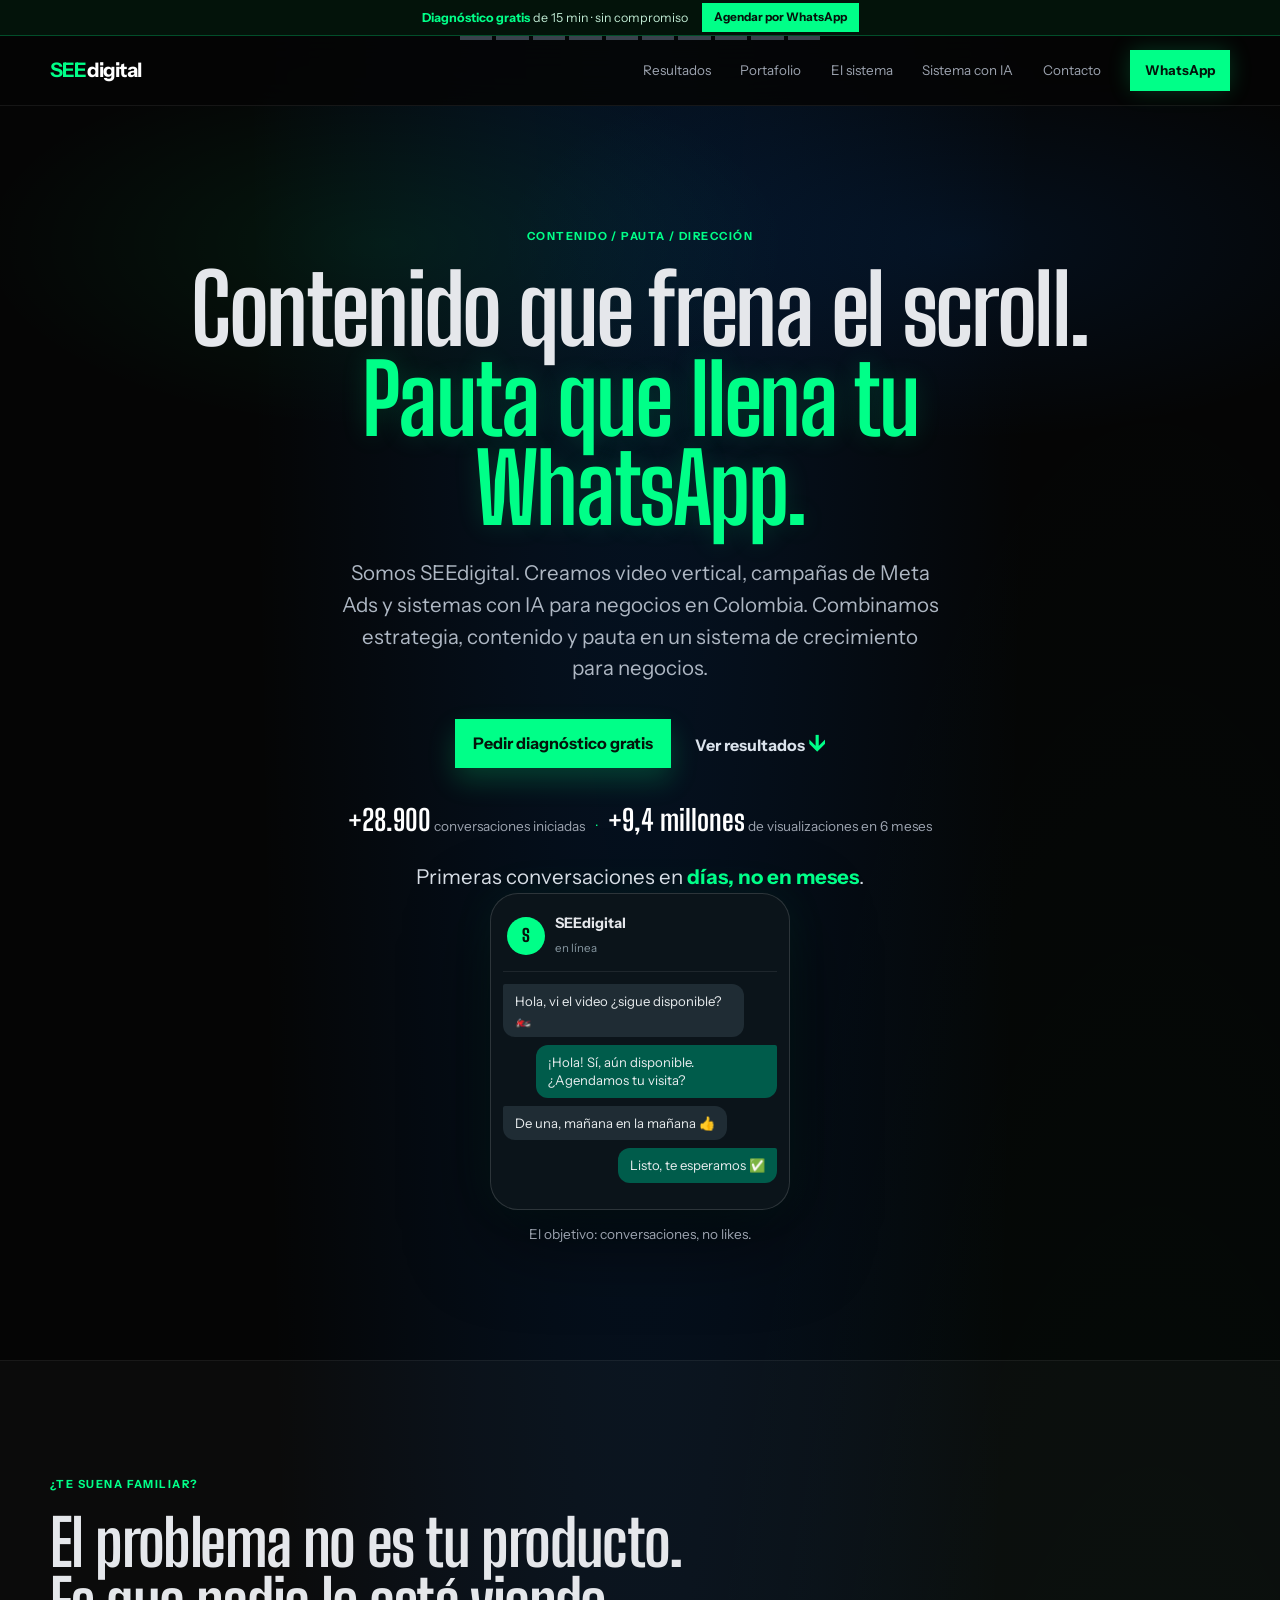
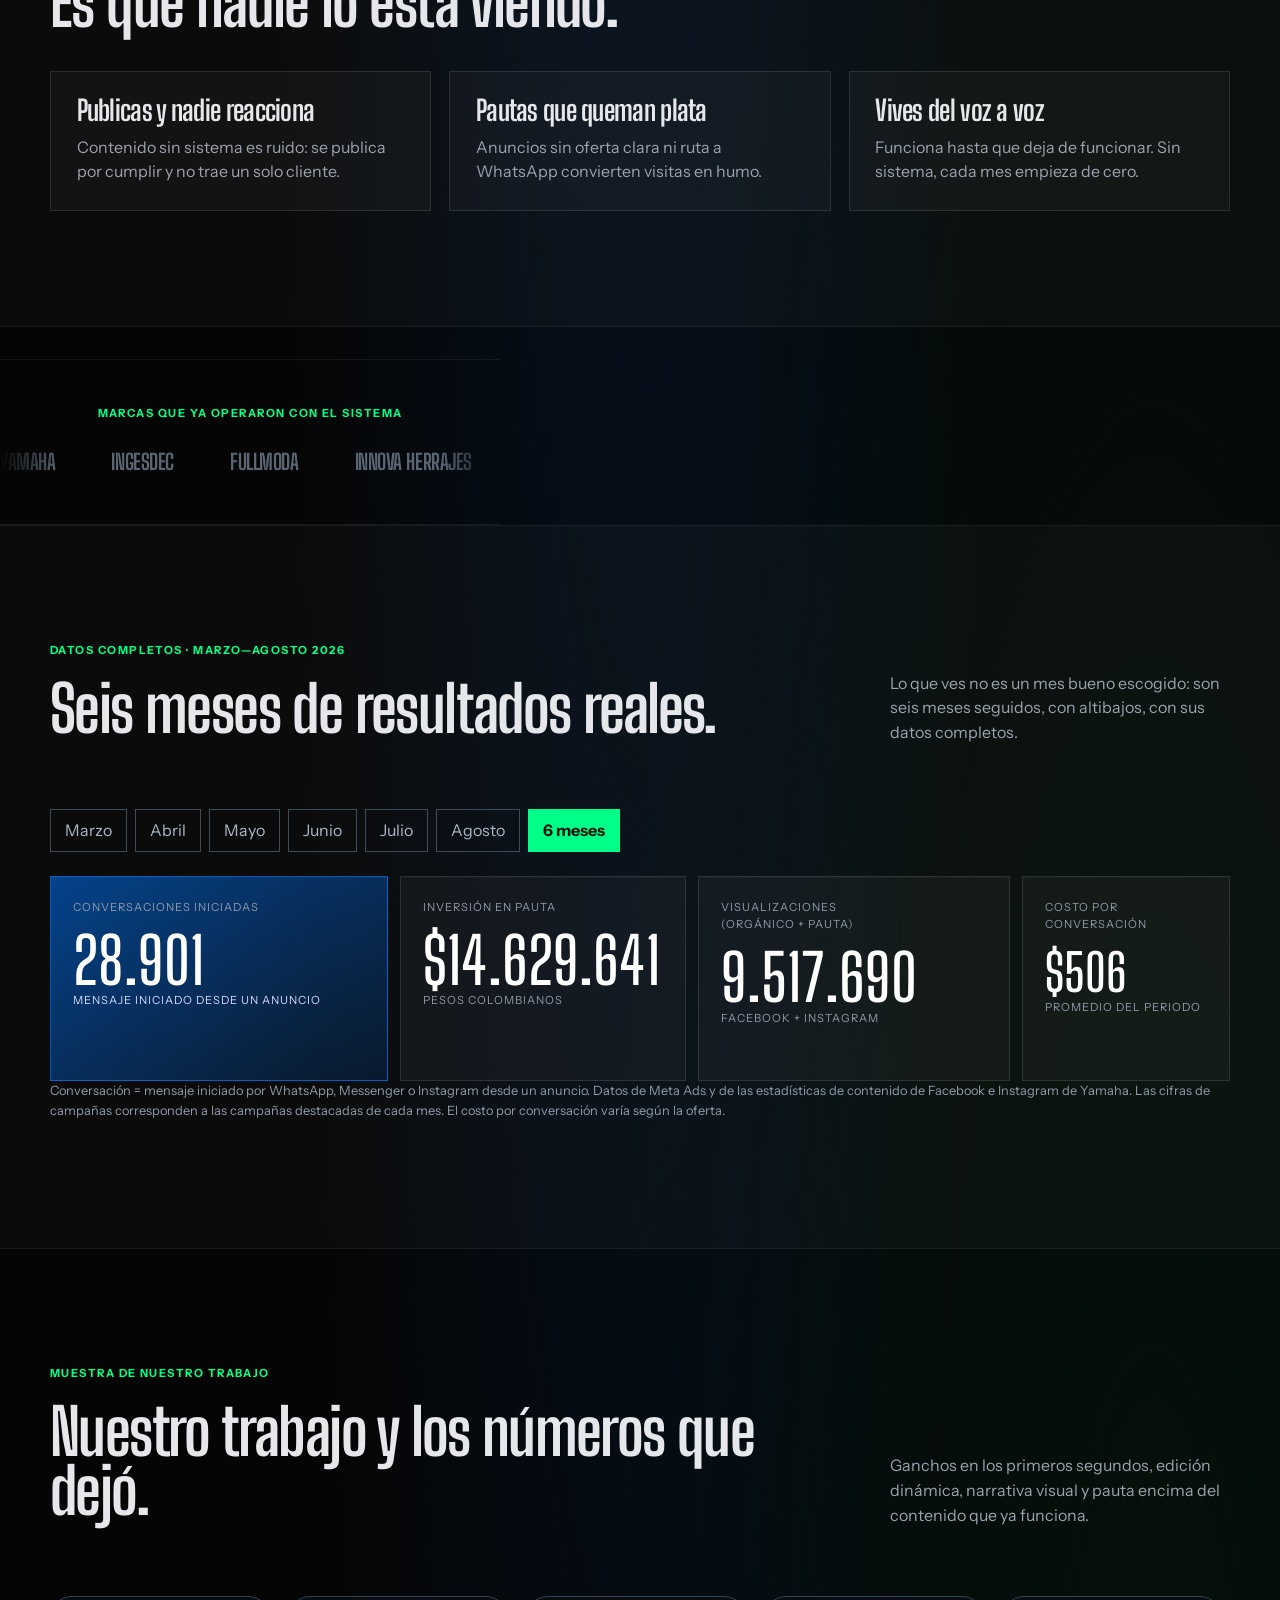
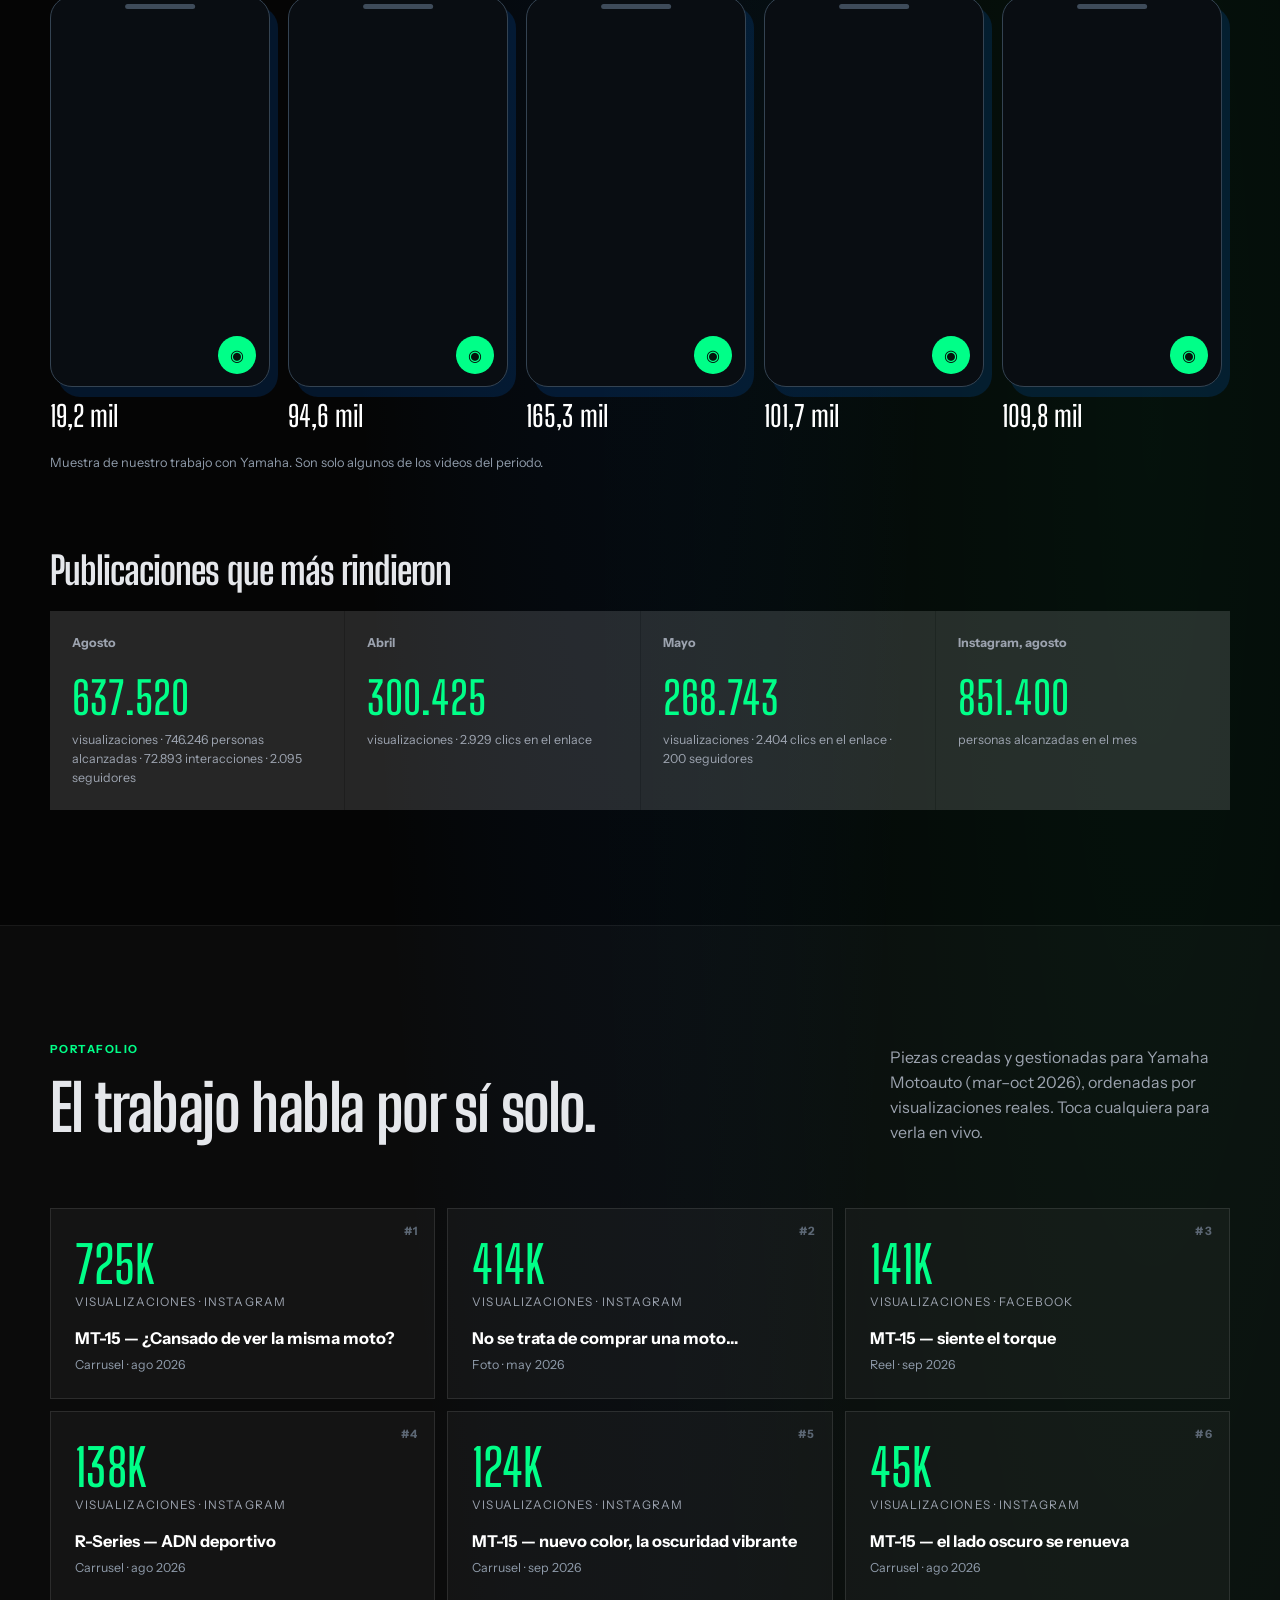
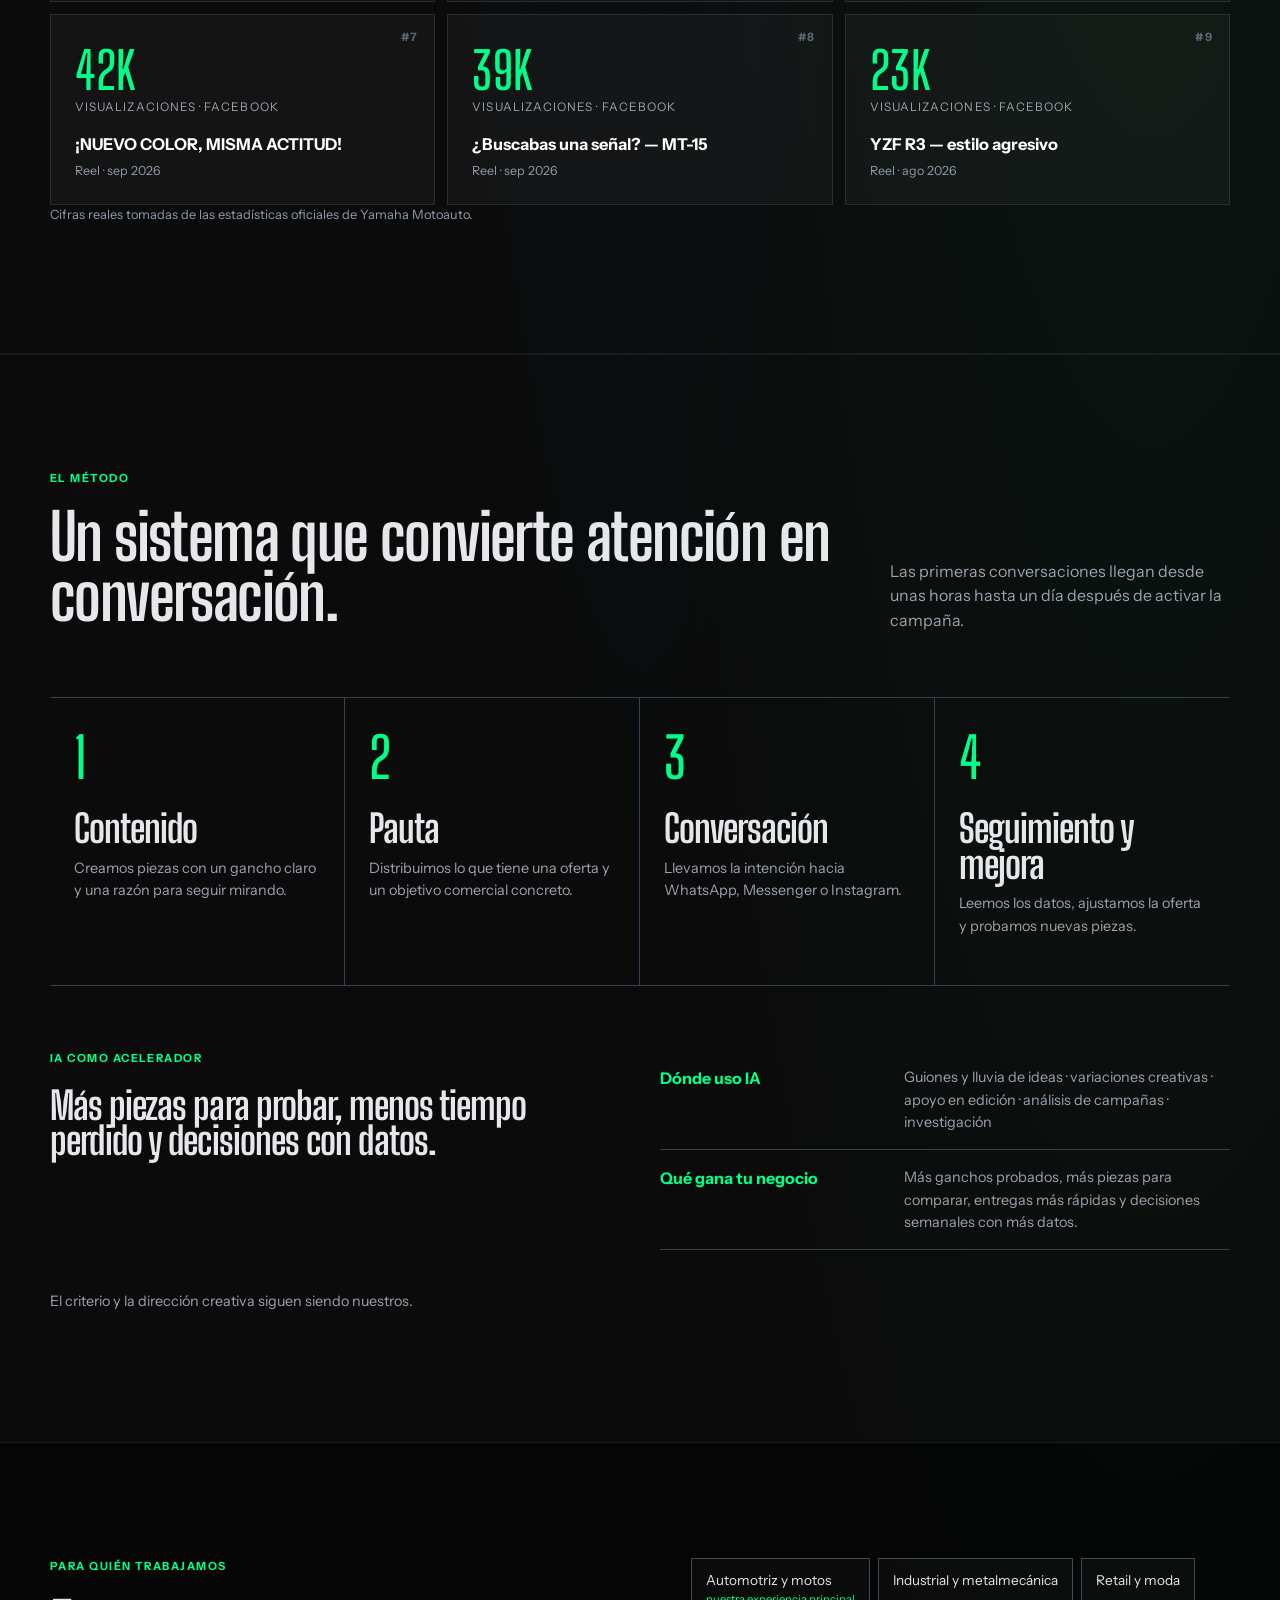
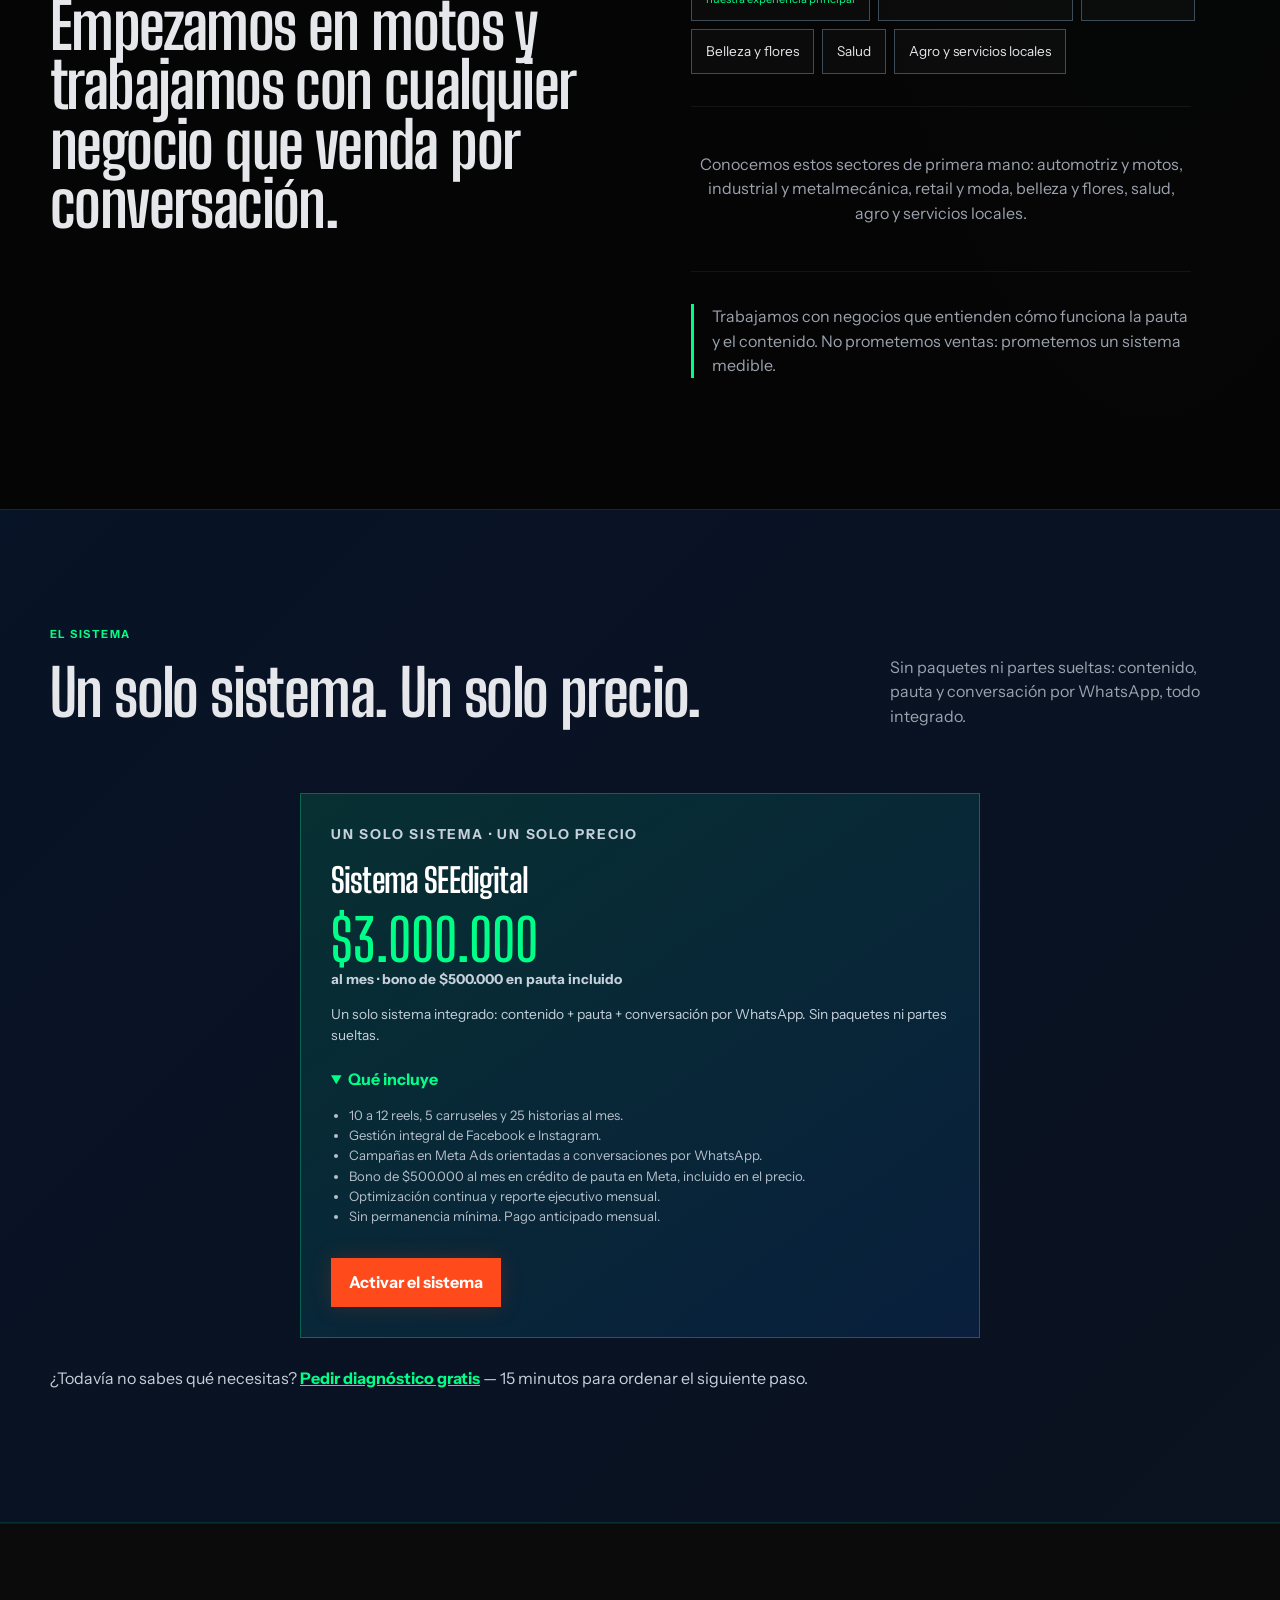
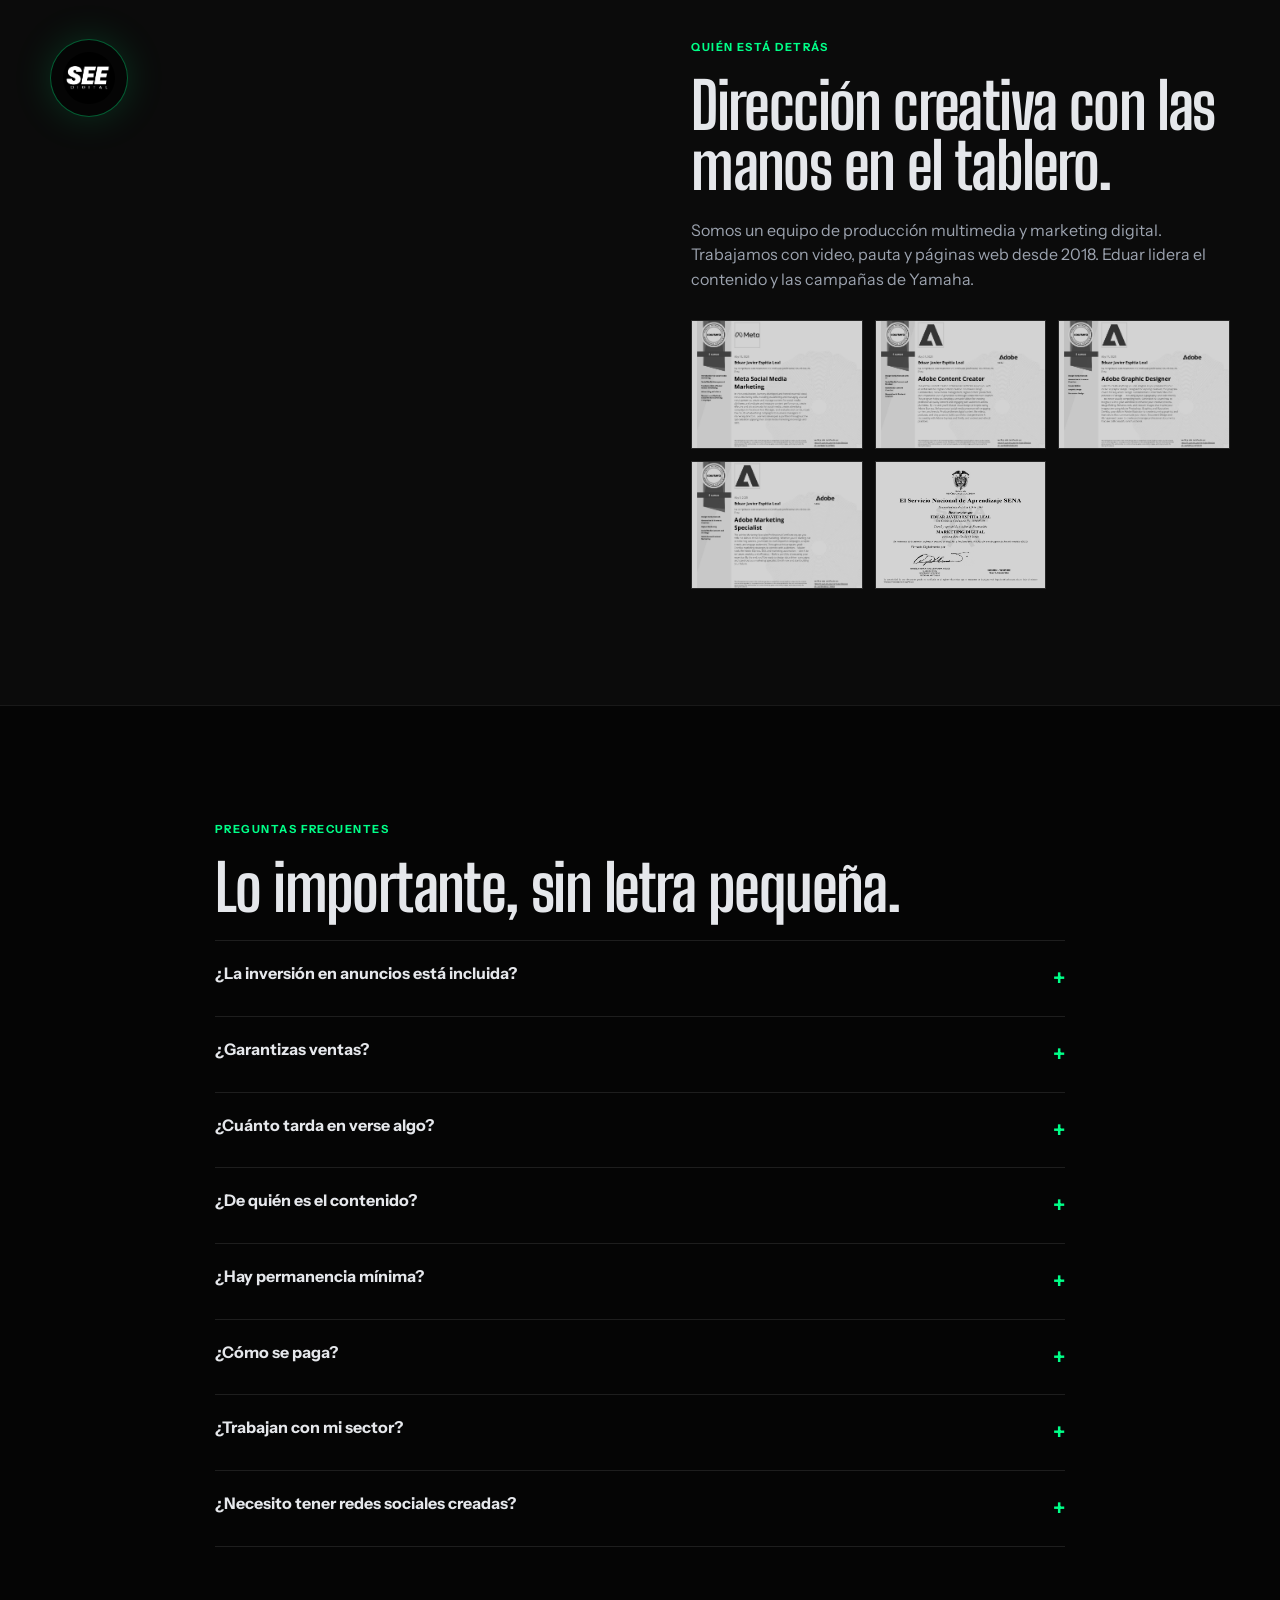
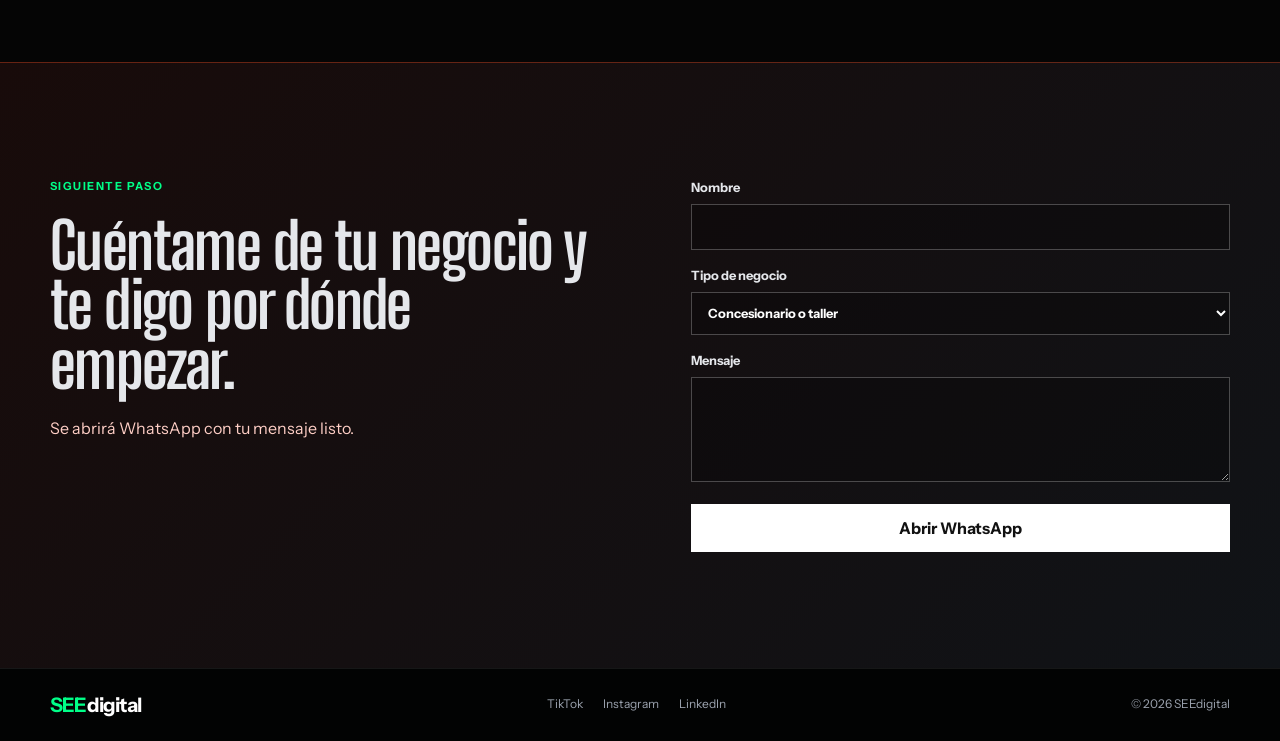
==== index.html @ 662ee1c2 "Oferta única: Sistema SEEdigital $3M/mes (bono $500K pauta incluido); FAQ actualizado" ====
<!doctype html>
<html lang="es-CO">
<head>
  <meta charset="utf-8">
  <meta name="viewport" content="width=device-width, initial-scale=1">
  <meta name="description" content="Video vertical, Meta Ads y páginas web de conversión para negocios en Colombia. Trabajo con datos, no con promesas.">
  <meta name="theme-color" content="#1B2330">
  <link rel="canonical" href="https://seedigitall.github.io/">
  <meta property="og:type" content="website"><meta property="og:title" content="SEEdigital | Contenido, Meta Ads e IA para negocios en Colombia"><meta property="og:description" content="Contenido que frena el scroll. Pauta que llena tu WhatsApp."><meta property="og:url" content="https://seedigitall.github.io/"><meta property="og:image" content="https://seedigitall.github.io/SEE.png">
  <meta name="twitter:card" content="summary_large_image"><meta name="twitter:title" content="SEEdigital | Contenido, Meta Ads e IA"><meta name="twitter:description" content="Video vertical, campañas de Meta Ads y páginas web de conversión."><meta name="twitter:image" content="https://seedigitall.github.io/SEE.png">
  <title>SEEdigital | Contenido, Meta Ads e IA para negocios en Colombia</title>
  <link rel="icon" href="SEE.png" type="image/png">
  <link rel="preconnect" href="https://fonts.googleapis.com"><link rel="preconnect" href="https://fonts.gstatic.com" crossorigin>
  <link href="https://fonts.googleapis.com/css2?family=Big+Shoulders+Display:wght@500;600;700;800&family=Instrument+Sans:wght@400;500;600;700&display=swap" rel="stylesheet">
  <link rel="stylesheet" href="styles.css">
  <script type="application/ld+json">{"@context":"https://schema.org","@type":"ProfessionalService","name":"SEEdigital","url":"https://seedigitall.github.io/","description":"Contenido, Meta Ads y páginas web de conversión para negocios en Colombia.","founder":{"@type":"Person","name":"Eduar Espitia"},"areaServed":"CO","sameAs":["https://www.tiktok.com/@seedigital","https://www.instagram.com/soyeduarespitia/","https://www.linkedin.com/in/eduar-espitia-b4bb02224/"]}</script>
  <script type="module" src="app.js"></script>
</head>
<body>
  <div class="topbar"><div class="topbar-inner"><span><strong>Diagnóstico gratis</strong> de 15 min · sin compromiso</span><a class="topbar-cta js-whatsapp" href="#">Agendar por WhatsApp</a></div></div>
  <div class="shift-lights" aria-hidden="true"><i></i><i></i><i></i><i></i><i></i><i></i><i></i><i></i><i></i><i></i></div>
  <nav class="nav" aria-label="Navegación principal"><a class="brand brand-wordmark" href="#inicio" aria-label="Volver al inicio"><span><b>SEE</b>digital</span></a><button class="menu-toggle" aria-expanded="false" aria-controls="nav-links">Menú</button><div id="nav-links" class="nav-links"><a href="#resultados">Resultados</a><a href="#portafolio">Portafolio</a><a href="#servicios">El sistema</a><a href="#sistema">Sistema con IA</a><a href="#contacto">Contacto</a><a class="nav-whatsapp js-whatsapp" href="#">WhatsApp</a></div></nav>

  <main>
    <header id="inicio" class="hero section-light"><div class="wrap hero-grid"><div class="hero-copy"><p class="eyebrow">Contenido / pauta / dirección</p><h1>Contenido que frena el scroll.<br><em>Pauta que llena tu WhatsApp.</em></h1><p class="lede">Somos SEEdigital. Creamos video vertical, campañas de Meta Ads y sistemas con IA para negocios en Colombia. Combinamos estrategia, contenido y pauta en un sistema de crecimiento para negocios.</p><div class="actions"><a class="button button-red js-whatsapp" href="#">Pedir diagnóstico gratis</a><a class="text-link" href="#resultados">Ver resultados <span>↓</span></a></div><p class="proof"><strong>+28.900</strong> conversaciones iniciadas <span>·</span> <strong>+9,4 millones</strong> de visualizaciones en 6 meses</p><p class="hero-promise">Primeras conversaciones en <strong>días, no en meses</strong>.</p></div><div class="hero-visual"><div class="phone-mock" aria-hidden="true"><div class="chat-head"><span class="chat-avatar">S</span><div><strong>SEEdigital</strong><small>en línea</small></div></div><div class="msg in">Hola, vi el video ¿sigue disponible? 🏍️</div><div class="msg out">¡Hola! Sí, aún disponible. ¿Agendamos tu visita?</div><div class="msg in">De una, mañana en la mañana 👍</div><div class="msg out">Listo, te esperamos ✅</div></div><p class="hero-visual-cap">El objetivo: conversaciones, no likes.</p></div></div></header>

    <section class="section-dark pain"><div class="wrap"><p class="eyebrow">¿Te suena familiar?</p><h2>El problema no es tu producto.<br>Es que nadie lo está viendo.</h2><div class="pain-grid"><article><h3>Publicas y nadie reacciona</h3><p>Contenido sin sistema es ruido: se publica por cumplir y no trae un solo cliente.</p></article><article><h3>Pautas que queman plata</h3><p>Anuncios sin oferta clara ni ruta a WhatsApp convierten visitas en humo.</p></article><article><h3>Vives del voz a voz</h3><p>Funciona hasta que deja de funcionar. Sin sistema, cada mes empieza de cero.</p></article></div></div></section>
<div class="clients"><p class="eyebrow">Marcas que ya operaron con el sistema</p><div class="logo-marquee"><div class="logo-track"><span>YAMAHA</span><span>INGESDEC</span><span>FULLMODA</span><span>INNOVA HERRAJES</span><span>ALPHA MARKETING AGENCY</span><span>YAMAHA</span><span></span><span>FULLMODA</span><span>INNOVA HERRAJES</span><span>ALPHA MARKETING AGENCY</span></div></div></div>
<section id="resultados" class="section-dark results"><div class="wrap"><div class="section-heading"><div><p class="eyebrow">Datos completos · marzo—agosto 2026</p><h2>Seis meses de resultados reales.</h2></div><p>Lo que ves no es un mes bueno escogido: son seis meses seguidos, con altibajos, con sus datos completos.</p></div><div class="month-tabs" role="tablist" aria-label="Selecciona un periodo" id="month-tabs"></div><div class="instrument-grid"><article class="instrument instrument-blue"><span class="instrument-label">Conversaciones iniciadas</span><strong id="metric-conversations">28.901</strong><small>mensaje iniciado desde un anuncio</small></article><article class="instrument"><span class="instrument-label">Inversión en pauta</span><strong id="metric-investment">$14.629.641</strong><small>pesos colombianos</small></article><article class="instrument odometer"><span class="instrument-label">Visualizaciones<br>(orgánico + pauta)</span><strong id="metric-views">9.517.690</strong><small>Facebook + Instagram</small></article><article class="instrument instrument-small"><span class="instrument-label">Costo por conversación</span><strong id="metric-cost">$506</strong><small>promedio del periodo</small></article></div><p class="data-note">Conversación = mensaje iniciado por WhatsApp, Messenger o Instagram desde un anuncio. Datos de Meta Ads y de las estadísticas de contenido de Facebook e Instagram de Yamaha. Las cifras de campañas corresponden a las campañas destacadas de cada mes. El costo por conversación varía según la oferta.</p></div></section>

    <section id="video" class="section-light video-section"><div class="wrap"><div class="section-heading"><div><p class="eyebrow">Muestra de nuestro trabajo</p><h2>Nuestro trabajo y los números que dejó.</h2></div><p>Ganchos en los primeros segundos, edición dinámica, narrativa visual y pauta encima del contenido que ya funciona.</p></div><div id="video-gallery" class="video-gallery"></div><p class="caption">Muestra de nuestro trabajo con Yamaha. Son solo algunos de los videos del periodo.</p><div class="top-posts"><h3>Publicaciones que más rindieron</h3><div class="post-grid"><div><b>Agosto</b><strong>637.520</strong><span>visualizaciones · 746.246 personas alcanzadas · 72.893 interacciones · 2.095 seguidores</span></div><div><b>Abril</b><strong>300.425</strong><span>visualizaciones · 2.929 clics en el enlace</span></div><div><b>Mayo</b><strong>268.743</strong><span>visualizaciones · 2.404 clics en el enlace · 200 seguidores</span></div><div><b>Instagram, agosto</b><strong>851.400</strong><span>personas alcanzadas en el mes</span></div></div></div></div></section>

    <section id="portafolio" class="section-dark portfolio">
      <div class="wrap">
        <div class="section-heading">
          <div>
            <p class="eyebrow">Portafolio</p>
            <h2>El trabajo habla por sí solo.</h2>
          </div>
          <p>Piezas creadas y gestionadas para Yamaha Motoauto (mar–oct 2026), ordenadas por visualizaciones reales. Toca cualquiera para verla en vivo.</p>
        </div>
        <div class="portfolio-grid">
          <a class="portfolio-card" href="https://www.instagram.com/p/Db_L8lcFrjl/" target="_blank" rel="noopener">
            <span class="pf-rank">#1</span>
            <strong>725K</strong>
            <span class="pf-views">visualizaciones · Instagram</span>
            <b>MT-15 — ¿Cansado de ver la misma moto?</b>
            <span class="pf-meta">Carrusel · ago 2026</span>
          </a>
          <a class="portfolio-card" href="https://www.instagram.com/p/DY7ZLYEko8S/" target="_blank" rel="noopener">
            <span class="pf-rank">#2</span>
            <strong>414K</strong>
            <span class="pf-views">visualizaciones · Instagram</span>
            <b>No se trata de comprar una moto…</b>
            <span class="pf-meta">Foto · may 2026</span>
          </a>
          <a class="portfolio-card" href="https://www.facebook.com/reel/1794127751775237/" target="_blank" rel="noopener">
            <span class="pf-rank">#3</span>
            <strong>141K</strong>
            <span class="pf-views">visualizaciones · Facebook</span>
            <b>MT-15 — siente el torque</b>
            <span class="pf-meta">Reel · sep 2026</span>
          </a>
          <a class="portfolio-card" href="https://www.instagram.com/p/DcRR8gulItE/" target="_blank" rel="noopener">
            <span class="pf-rank">#4</span>
            <strong>138K</strong>
            <span class="pf-views">visualizaciones · Instagram</span>
            <b>R-Series — ADN deportivo</b>
            <span class="pf-meta">Carrusel · ago 2026</span>
          </a>
          <a class="portfolio-card" href="https://www.instagram.com/p/Dc1zuTvj1sr/" target="_blank" rel="noopener">
            <span class="pf-rank">#5</span>
            <strong>124K</strong>
            <span class="pf-views">visualizaciones · Instagram</span>
            <b>MT-15 — nuevo color, la oscuridad vibrante</b>
            <span class="pf-meta">Carrusel · sep 2026</span>
          </a>
          <a class="portfolio-card" href="https://www.instagram.com/p/Dcg953NkXH8/" target="_blank" rel="noopener">
            <span class="pf-rank">#6</span>
            <strong>45K</strong>
            <span class="pf-views">visualizaciones · Instagram</span>
            <b>MT-15 — el lado oscuro se renueva</b>
            <span class="pf-meta">Carrusel · ago 2026</span>
          </a>
          <a class="portfolio-card" href="https://www.facebook.com/reel/1047855204821113/" target="_blank" rel="noopener">
            <span class="pf-rank">#7</span>
            <strong>42K</strong>
            <span class="pf-views">visualizaciones · Facebook</span>
            <b>¡NUEVO COLOR, MISMA ACTITUD!</b>
            <span class="pf-meta">Reel · sep 2026</span>
          </a>
          <a class="portfolio-card" href="https://www.facebook.com/reel/1096550982881444/" target="_blank" rel="noopener">
            <span class="pf-rank">#8</span>
            <strong>39K</strong>
            <span class="pf-views">visualizaciones · Facebook</span>
            <b>¿Buscabas una señal? — MT-15</b>
            <span class="pf-meta">Reel · sep 2026</span>
          </a>
          <a class="portfolio-card" href="https://www.facebook.com/reel/4468201856755408/" target="_blank" rel="noopener">
            <span class="pf-rank">#9</span>
            <strong>23K</strong>
            <span class="pf-views">visualizaciones · Facebook</span>
            <b>YZF R3 — estilo agresivo</b>
            <span class="pf-meta">Reel · ago 2026</span>
          </a>
        </div>
        <p class="caption">Cifras reales tomadas de las estadísticas oficiales de Yamaha Motoauto.</p>
      </div>
    </section>

    <section id="sistema" class="section-dark system"><div class="wrap"><div class="section-heading"><div><p class="eyebrow">El método</p><h2>Un sistema que convierte atención en conversación.</h2></div><p>Las primeras conversaciones llegan desde unas horas hasta un día después de activar la campaña.</p></div><div class="steps"><article><b>1</b><h3>Contenido</h3><p>Creamos piezas con un gancho claro y una razón para seguir mirando.</p></article><article><b>2</b><h3>Pauta</h3><p>Distribuimos lo que tiene una oferta y un objetivo comercial concreto.</p></article><article><b>3</b><h3>Conversación</h3><p>Llevamos la intención hacia WhatsApp, Messenger o Instagram.</p></article><article><b>4</b><h3>Seguimiento y mejora</h3><p>Leemos los datos, ajustamos la oferta y probamos nuevas piezas.</p></article></div><div class="ai-block"><div><p class="eyebrow">IA como acelerador</p><h3>Más piezas para probar, menos tiempo perdido y decisiones con datos.</h3></div><div class="ai-list"><div><b>Dónde uso IA</b><span>Guiones y lluvia de ideas · variaciones creativas · apoyo en edición · análisis de campañas · investigación</span></div><div><b>Qué gana tu negocio</b><span>Más ganchos probados, más piezas para comparar, entregas más rápidas y decisiones semanales con más datos.</span></div></div><p class="ai-foot">El criterio y la dirección creativa siguen siendo nuestros.</p></div></div></section>

    <section class="section-light sectors"><div class="wrap sectors-grid"><div><p class="eyebrow">Para quién trabajamos</p><h2>Empezamos en motos y trabajamos con cualquier negocio que venda por conversación.</h2></div><div><div class="chips"><span>Automotriz y motos <i>nuestra experiencia principal</i></span><span>Industrial y metalmecánica</span><span>Retail y moda</span><span>Belleza y flores</span><span>Salud</span><span>Agro y servicios locales</span></div><p class="clients">Conocemos estos sectores de primera mano: automotriz y motos, industrial y metalmecánica, retail y moda, belleza y flores, salud, agro y servicios locales.</p><p class="honest">Trabajamos con negocios que entienden cómo funciona la pauta y el contenido. No prometemos ventas: prometemos un sistema medible.</p></div></div></section>

    <section id="servicios" class="section-blue pricing"><div class="wrap"><div class="section-heading"><div><p class="eyebrow">El sistema</p><h2>Un solo sistema. Un solo precio.</h2></div><p>Sin paquetes ni partes sueltas: contenido, pauta y conversación por WhatsApp, todo integrado.</p></div><div id="pricing-grid" class="pricing-grid"></div><p class="diagnosis">¿Todavía no sabes qué necesitas? <a class="js-whatsapp" href="#">Pedir diagnóstico gratis</a> — 15 minutos para ordenar el siguiente paso.</p></div></section>



    <section class="section-dark about"><div class="wrap about-grid"><div class="about-logo"><img src="see-digital-logo.png" alt="Logo de SEEdigital"></div><div><p class="eyebrow">Quién está detrás</p><h2>Dirección creativa con las manos en el tablero.</h2><p>Somos un equipo de producción multimedia y marketing digital. Trabajamos con video, pauta y páginas web desde 2018. Eduar lidera el contenido y las campañas de Yamaha.</p><div class="certs"><img src="meta.jpg" alt="Certificación de Meta" loading="lazy"><img src="adobeconte.jpg" alt="Certificación Adobe Content Creator" loading="lazy"><img src="adobediseño.jpg" alt="Certificación Adobe Diseño" loading="lazy"><img src="adobemarke.jpg" alt="Certificación Adobe Marketing" loading="lazy"><img src="sena.jpg" alt="Certificación del SENA" loading="lazy"></div></div></div></section>

    <section class="section-light faq"><div class="wrap narrow"><p class="eyebrow">Preguntas frecuentes</p><h2>Lo importante, sin letra pequeña.</h2><div id="faq-list" class="faq-list"></div></div></section>
    <section id="contacto" class="section-red contact"><div class="wrap contact-grid"><div><p class="eyebrow">Siguiente paso</p><h2>Cuéntame de tu negocio y te digo por dónde empezar.</h2><p>Se abrirá WhatsApp con tu mensaje listo.</p></div><form id="contact-form"><label>Nombre<input name="nombre" required autocomplete="name"></label><label>Tipo de negocio<select name="negocio"><option>Concesionario o taller</option><option>Repuestos y accesorios</option><option>Industrial</option><option>Retail o moda</option><option>Salud</option><option>Agro</option><option>Servicios</option><option>Otro</option></select></label><label>Mensaje<textarea name="mensaje" rows="4" required></textarea></label><button class="button button-light" type="submit">Abrir WhatsApp</button></form></div></section>
  </main>
  <footer class="footer"><div class="wrap footer-inner"><a class="brand brand-wordmark" href="#inicio"><span><b>SEE</b>digital</span></a><div><a href="https://www.tiktok.com/@seedigital" target="_blank" rel="noopener">TikTok</a><a href="https://www.instagram.com/soyeduarespitia/" target="_blank" rel="noopener">Instagram</a><a href="https://www.linkedin.com/in/eduar-espitia-b4bb02224/" target="_blank" rel="noopener">LinkedIn</a></div><span>© 2026 SEEdigital</span></div></footer>
<a class="js-whatsapp sticky-cta" href="#">Diagnóstico gratis por WhatsApp</a>
</body>
</html>
---- styles.css ----
@import url('https://fonts.googleapis.com/css2?family=Big+Shoulders+Display:wght@500;600;700;800&family=Instrument+Sans:wght@400;500;600;700&display=swap');
:root{--bg:#050505;--panel:#0d1117;--panel-2:#121922;--line:rgba(255,255,255,.1);--text:#e5e7eb;--muted:#9ca3af;--green:#00ff88;--blue:#0070f3;--red:#ff4a1c;--lime:#b5ff52;--display:'Big Shoulders Display',Impact,sans-serif;--body:'Instrument Sans',Arial,sans-serif}*{box-sizing:border-box}html{scroll-behavior:smooth}body{margin:0;background:var(--bg);color:var(--text);font-family:var(--body);line-height:1.55;background-image:radial-gradient(ellipse at 50% -20%,rgba(0,112,243,.16),transparent 45%),radial-gradient(ellipse at 90% 35%,rgba(0,255,136,.05),transparent 35%)}a{color:inherit;text-decoration:none}button,input,select,textarea{font:inherit}button{cursor:pointer}.wrap{width:min(1180px,calc(100% - 40px));margin-inline:auto}.section-light,.section-dark,.section-blue,.section-red{padding:clamp(4.5rem,9vw,8rem) 0}.section-light{background:transparent}.section-dark{background:rgba(255,255,255,.025);border-block:1px solid rgba(255,255,255,.06)}.section-blue{background:linear-gradient(135deg,#071326,#0b1220);border-block:1px solid rgba(0,255,136,.12)}.section-red{background:linear-gradient(135deg,#180b0a,#101317);border-top:1px solid rgba(255,74,28,.35)}.narrow{max-width:850px}.nav{position:fixed;z-index:10;top:0;left:0;width:100%;display:flex;align-items:center;justify-content:space-between;padding:14px max(20px,calc((100% - 1180px)/2));background:rgba(5,5,5,.88);color:#fff;border-bottom:1px solid rgba(255,255,255,.07);backdrop-filter:blur(18px)}.brand{display:flex;align-items:center;gap:9px;font-family:var(--display);letter-spacing:-.04em}.brand img{width:40px;height:40px;border-radius:50%;object-fit:cover;border:1px solid rgba(255,255,255,.18)}.brand span{font-size:1.45rem;font-weight:800}.brand small{font:600 .8rem var(--body);letter-spacing:.08em;color:var(--green)}.nav-links{display:flex;align-items:center;gap:clamp(14px,2.3vw,32px);font-size:.84rem}.nav-links a:not(.nav-whatsapp){color:#9ca3af}.nav-links a:hover,.nav-links a:focus-visible{color:var(--green)}.nav-whatsapp{background:var(--green);color:#04140b!important;padding:10px 15px;font-weight:800;box-shadow:0 0 22px rgba(0,255,136,.2)}.menu-toggle{display:none;background:none;color:#fff;border:1px solid rgba(255,255,255,.3);padding:8px 12px}.shift-lights{position:fixed;z-index:20;top:0;left:50%;transform:translateX(-50%);display:flex;gap:4px;width:min(360px,60vw);height:4px}.shift-lights i{flex:1;background:#39424d;transition:background .2s}.shift-lights i.active{background:var(--green);box-shadow:0 0 10px var(--green)}.hero{padding-top:clamp(8rem,15vw,12rem);min-height:720px}.hero:before{content:'';position:absolute;inset:70px 0 auto;height:580px;background:radial-gradient(ellipse at 30% 30%,rgba(0,255,136,.08),transparent 32%),radial-gradient(ellipse at 75% 30%,rgba(0,112,243,.1),transparent 34%);pointer-events:none}.hero-grid{display:grid;grid-template-columns:minmax(0,1.08fr) minmax(300px,.92fr);gap:clamp(3rem,8vw,8rem);align-items:center}.hero-copy{position:relative}.eyebrow{margin:0 0 1.25rem;color:var(--green);font-size:.7rem;font-weight:700;letter-spacing:.13em;text-transform:uppercase}.section-light .eyebrow,.calculator .eyebrow,.faq .eyebrow{color:var(--green)}h1,h2,h3,p{margin-top:0}h1,h2,h3{font-family:var(--display);font-weight:700;line-height:.93;letter-spacing:-.025em}h1{font-size:clamp(3.4rem,7.5vw,7.4rem);margin-bottom:1.5rem}h1 em{color:var(--green);font-style:normal;text-shadow:0 0 26px rgba(0,255,136,.16)}h2{font-size:clamp(2.8rem,5vw,5rem);margin-bottom:1.4rem}h3{font-size:clamp(1.8rem,3vw,2.7rem)}.lede{max-width:600px;font-size:clamp(1.05rem,1.6vw,1.3rem);color:#aeb7c3}.actions{display:flex;align-items:center;gap:24px;margin:2.2rem 0}.button{display:inline-flex;align-items:center;justify-content:center;min-height:48px;padding:12px 18px;border:0;font-weight:700;transition:transform .2s,box-shadow .2s}.button:hover{transform:translateY(-2px)}.button-red{background:var(--red);color:#fff;box-shadow:0 0 22px rgba(255,74,28,.18)}.button-dark{background:var(--green);color:#04140b;box-shadow:0 0 22px rgba(0,255,136,.14)}.button-light{background:#fff;color:#111}.text-link{font-weight:700;color:#dbe3ec}.text-link span{font-size:1.4rem;color:var(--green)}.proof{font-size:.85rem;color:#9ca3af}.proof strong{font:700 1.8rem var(--display);color:#fff}.proof span{margin:0 8px;color:var(--green)}.hero-dash{background:linear-gradient(145deg,#101923,#080b10);color:#fff;padding:18px;border:1px solid rgba(0,255,136,.25);box-shadow:0 0 45px rgba(0,112,243,.16),18px 18px 0 rgba(0,112,243,.55);transform:rotate(1.5deg)}.dash-top{display:flex;justify-content:space-between;font-size:.7rem;color:#8b98a8;letter-spacing:.08em}.dash-top b{color:var(--green)}.tach{padding:30px 15px 10px}.tach-face{position:relative;width:min(100%,330px);aspect-ratio:1;margin:auto;border:10px solid #263442;border-radius:50%;background:radial-gradient(circle at center,#17222d 0 32%,transparent 33%),conic-gradient(from 225deg,var(--red) 0 40deg,#ffc400 40deg 90deg,var(--green) 90deg 200deg,#556474 200deg 270deg,transparent 270deg);overflow:hidden}.tach-face:before{content:'';position:absolute;inset:22px;border-radius:50%;background:#0b1118;border:1px solid #526172}.tick{position:absolute;z-index:1;color:#fff;font:500 1rem var(--display)}.t1{left:17%;bottom:25%}.t2{left:10%;top:43%}.t3{left:23%;top:22%}.t4{left:45%;top:10%}.t5{right:23%;top:22%}.t6{right:10%;top:43%}.needle{position:absolute;z-index:2;left:50%;bottom:50%;width:42%;height:4px;background:var(--red);transform-origin:left center;transform:rotate(-32deg);transition:transform 1s cubic-bezier(.2,.8,.2,1);box-shadow:0 0 10px rgba(255,74,28,.7)}.hub{position:absolute;z-index:3;left:calc(50% - 8px);top:calc(50% - 8px);width:16px;height:16px;background:var(--green);border-radius:50%;box-shadow:0 0 12px var(--green)}.tach-face small{position:absolute;z-index:1;bottom:24%;left:0;right:0;text-align:center;color:#aeb8c5;text-transform:uppercase;letter-spacing:.18em;font-size:.6rem}.dash-readings{display:grid;grid-template-columns:1fr 1fr;border-top:1px solid #334354;padding-top:15px;gap:15px}.dash-readings small,.instrument-label,.instrument small{display:block;color:#8f9baa;font-size:.7rem;text-transform:uppercase;letter-spacing:.09em}.dash-readings strong{display:block;font:600 2.4rem var(--display);color:var(--green)}.section-heading{display:flex;justify-content:space-between;gap:40px;align-items:end;margin-bottom:3rem}.section-heading>p{max-width:340px;color:#9ca3af}.instrument-grid{display:grid;grid-template-columns:1.3fr 1.1fr 1.2fr .8fr;gap:12px}.instrument{position:relative;min-height:205px;padding:22px;background:rgba(255,255,255,.035);border:1px solid rgba(255,255,255,.11);box-shadow:inset 0 1px rgba(255,255,255,.03)}.instrument strong{display:block;margin:18px 0 4px;font:600 clamp(2.3rem,5vw,4.7rem) var(--display);color:#fff;line-height:.85}.instrument-blue{background:linear-gradient(145deg,rgba(0,112,243,.55),rgba(0,112,243,.12));border-color:rgba(0,112,243,.7)}.instrument-blue small{color:#d4dcff}.instrument-small strong{font-size:3.2rem}.fuel{position:absolute;right:20px;bottom:22px;top:60px;width:12px;border:2px solid #687588;display:flex;align-items:end}.fuel i{display:block;width:100%;height:74%;background:var(--green);box-shadow:0 0 10px rgba(0,255,136,.5)}.month-tabs{display:flex;flex-wrap:wrap;gap:8px;margin-bottom:24px}.month-tabs button{min-height:42px;padding:8px 14px;border:1px solid #3e4b59;background:transparent;color:#aeb8c5}.month-tabs button[aria-selected=true],.month-tabs button:hover{background:var(--green);border-color:var(--green);color:#04140b;font-weight:700}.transparency{margin:30px 0 45px}.transparency-head{display:flex;justify-content:space-between;font-size:.8rem;margin-bottom:8px}.bar{height:12px;display:flex;background:#2d3949}.bar i:first-child{background:var(--green)}.bar i:last-child{background:#526274}.transparency p,.data-note,.caption{color:#8f9baa;font-size:.8rem}.chart-wrap{border-top:1px solid #334354;padding-top:20px}.chart-title{display:flex;justify-content:space-between;font-size:.8rem;color:#9ca3af}.month-chart{height:190px;display:flex;align-items:end;gap:clamp(8px,2.5vw,28px);padding:20px 10px 0}.chart-col{height:100%;flex:1;display:flex;flex-direction:column;align-items:center;justify-content:end;gap:8px}.chart-col i{width:100%;max-width:54px;background:#3a4a5a;min-height:4px;transition:height .4s}.chart-col.active i{background:var(--green);box-shadow:0 0 16px rgba(0,255,136,.35)}.chart-col b{font:600 1.2rem var(--display);color:#fff}.chart-col small{font-size:.7rem;color:#9ca3af}.video-gallery{display:flex;gap:18px;overflow-x:auto;scroll-snap-type:x mandatory;padding:5px 2px 20px}.video-card{flex:0 0 min(220px,72vw);scroll-snap-align:start}.phone{position:relative;aspect-ratio:9/16;padding:7px;background:#090d12;border:1px solid #344352;border-radius:22px;box-shadow:8px 10px 0 rgba(0,112,243,.16);overflow:hidden}.phone:before{content:'';position:absolute;z-index:1;top:7px;left:50%;width:32%;height:5px;transform:translateX(-50%);border-radius:5px;background:#3e4b5a}.phone video{width:100%;height:100%;object-fit:cover;border-radius:16px}.video-card button{position:absolute;z-index:2;right:13px;bottom:12px;border:0;border-radius:50%;width:38px;height:38px;background:var(--green);color:#04140b}.video-card strong{display:block;margin-top:12px;font:600 1.8rem var(--display);color:#fff}.top-posts{margin-top:5rem}.top-posts h3{margin-bottom:1.4rem}.post-grid{display:grid;grid-template-columns:repeat(4,1fr);gap:1px;background:rgba(255,255,255,.1)}.post-grid>div{background:rgba(255,255,255,.035);padding:22px}.post-grid b,.post-grid span{display:block;font-size:.78rem;color:#9ca3af}.post-grid strong{display:block;margin:18px 0 5px;font:600 2.8rem var(--display);color:var(--green)}.steps{display:grid;grid-template-columns:repeat(4,1fr);border-top:1px solid #334354;border-bottom:1px solid #334354}.steps article{padding:26px 24px 34px;border-right:1px solid #334354}.steps article:last-child{border:0}.steps b{font:600 3.5rem var(--display);color:var(--green)}.steps h3{margin:20px 0 10px}.steps p{color:#9ca3af;font-size:.9rem}.ai-block{display:grid;grid-template-columns:1fr 1fr;gap:40px;padding:4rem 0 0}.ai-list>div{display:grid;grid-template-columns:.7fr 1fr;gap:16px;padding:16px 0;border-bottom:1px solid #334354}.ai-list b{color:var(--green)}.ai-list span,.ai-foot{color:#9ca3af;font-size:.9rem}.sectors-grid,.about-grid,.calc-grid,.contact-grid{display:grid;grid-template-columns:1fr 1fr;gap:clamp(3rem,8vw,8rem);align-items:start}.chips{display:flex;flex-wrap:wrap;gap:8px}.chips span{padding:11px 14px;border:1px solid #3e4b59;background:rgba(255,255,255,.025);font-size:.85rem}.chips i{display:block;color:var(--green);font-size:.7rem;font-style:normal}.clients,.honest{margin-top:2rem;max-width:500px;color:#9ca3af}.honest{padding-left:18px;border-left:3px solid var(--green)}.pricing-grid{display:grid;grid-template-columns:repeat(6,1fr);gap:10px;align-items:start}.price-card{grid-column:span 2;background:rgba(255,255,255,.045);color:var(--text);padding:24px;min-height:245px;border:1px solid rgba(255,255,255,.1)}.price-card.featured{grid-column:span 2;grid-row:span 2;background:linear-gradient(145deg,rgba(0,255,136,.12),rgba(0,112,243,.13));color:#fff;padding:30px;min-height:515px;border-color:rgba(0,255,136,.3)}.price-card:nth-child(4){grid-column:2 / span 2}.price-card h3{font-size:2.1rem;margin-bottom:15px}.price{font:600 2.6rem var(--display);color:var(--green);line-height:1}.featured .price{color:var(--green);font-size:3.6rem}.price-card p{color:#9ca3af;font-size:.86rem}.featured p{color:#c7d1dc}.price-card details{margin-top:20px}.price-card summary{cursor:pointer;font-weight:700;color:var(--green)}.price-card ul{padding-left:18px;color:#b7c0cb;font-size:.82rem}.price-card .button{margin-top:18px}.diagnosis{margin-top:28px;color:#c7d1dc}.diagnosis a{font-weight:700;text-decoration:underline;color:var(--green)}.calc-grid{align-items:center}.calc-box{background:rgba(255,255,255,.045);padding:30px;border:1px solid rgba(0,255,136,.2);border-left:5px solid var(--green);box-shadow:0 15px 50px rgba(0,0,0,.25)}.calc-box label{display:flex;justify-content:space-between;gap:12px;margin:16px 0 8px;font-weight:700;font-size:.85rem}.calc-box output{font:600 1.5rem var(--display);color:var(--green)}input[type=range]{width:100%;accent-color:var(--green)}select,input[type=number],textarea,input:not([type]){width:100%;border:1px solid #3e4b59;background:#0c1117;padding:12px;color:var(--text)}.calc-result{margin-top:24px;padding:20px;background:rgba(0,0,0,.23)}.calc-result small{display:block;color:#9ca3af}.calc-result>strong{display:block;font:600 4.5rem var(--display);color:var(--green);line-height:1}.calc-result label{margin-top:20px}.calc-result input{width:100px}.calc-result em{display:block;font-size:.7rem;color:#9ca3af}.calc-result p{margin:10px 0 0}.warning{font-size:.76rem;color:#9ca3af}.initials{font:800 clamp(8rem,20vw,17rem) var(--display);line-height:.7;color:var(--green);letter-spacing:-.12em;text-shadow:0 0 40px rgba(0,255,136,.18)}.about p:not(.eyebrow){color:#9ca3af;max-width:620px}.certs{display:flex;gap:10px;margin-top:28px}.certs img{width:80px;height:62px;object-fit:cover;filter:grayscale(1);opacity:.75;border:1px solid rgba(255,255,255,.14)}.faq-list details{border-top:1px solid rgba(255,255,255,.1);padding:20px 0}.faq-list details:last-child{border-bottom:1px solid rgba(255,255,255,.1)}.faq-list summary{cursor:pointer;display:flex;justify-content:space-between;gap:20px;font-weight:700}.faq-list summary::after{content:'+';font-size:1.4rem;color:var(--green)}.faq-list details[open] summary::after{content:'−'}.faq-list p{margin:14px 35px 0 0;color:#9ca3af}.contact h2{max-width:560px}.contact p:not(.eyebrow){color:#ffcfc6}.contact form{display:grid;gap:16px}.contact label{font-size:.8rem;font-weight:700}.contact input,.contact select,.contact textarea{margin-top:6px;border-color:rgba(255,255,255,.25);background:rgba(0,0,0,.25);color:#fff}.contact option{color:#111}.footer{background:#020303;color:#fff;padding:24px 0;border-top:1px solid rgba(255,255,255,.08)}.footer-inner{display:flex;align-items:center;justify-content:space-between;font-size:.75rem;color:#9ca3af}.footer .brand{color:#fff}.footer-inner>div{display:flex;gap:20px}.footer a:hover{color:var(--green)}:focus-visible{outline:3px solid var(--green);outline-offset:3px}@media(max-width:850px){.nav-links{display:none;position:absolute;top:68px;left:0;right:0;background:#080b10;padding:18px 20px;flex-direction:column;align-items:stretch;border-bottom:1px solid rgba(255,255,255,.1)}.nav-links.open{display:flex}.nav-links a{padding:10px}.menu-toggle{display:block}.hero-grid,.sectors-grid,.about-grid,.calc-grid,.contact-grid{grid-template-columns:1fr}.hero{min-height:0}.hero-dash{max-width:520px;margin:auto}.instrument-grid{grid-template-columns:1fr 1fr}.instrument:nth-child(3){grid-column:span 2}.section-heading{display:block}.section-heading>p{margin-top:1rem}.post-grid{grid-template-columns:1fr 1fr}.steps{grid-template-columns:1fr 1fr}.steps article:nth-child(2){border-right:0}.steps article:nth-child(-n+2){border-bottom:1px solid #334354}.ai-block{grid-template-columns:1fr}.pricing-grid{grid-template-columns:1fr 1fr}.price-card,.price-card.featured,.price-card:nth-child(4){grid-column:auto;grid-row:auto;min-height:0}.price-card.featured{grid-column:span 2}.footer-inner{flex-wrap:wrap;gap:15px}}@media(max-width:520px){.wrap{width:min(100% - 28px,1180px)}.nav{padding-inline:14px}.hero{padding-top:7rem}.actions{align-items:flex-start;flex-direction:column;gap:16px}.proof strong{font-size:1.5rem}.instrument-grid{grid-template-columns:1fr}.instrument:nth-child(3),.price-card.featured{grid-column:auto}.post-grid,.steps,.pricing-grid{grid-template-columns:1fr}.steps article{border-right:0!important;border-bottom:1px solid #334354}.steps article:last-child{border-bottom:0}.ai-list>div{grid-template-columns:1fr}.footer-inner{display:grid;grid-template-columns:1fr 1fr}.footer-inner>span{grid-column:span 2}.footer-inner>div{flex-direction:column;gap:5px}.tach{padding-inline:0}}
@media(prefers-reduced-motion:reduce){html{scroll-behavior:auto}*,*:before,*:after{transition:none!important;animation:none!important}.needle{transform:rotate(-32deg)}}

/* Hybrid refinement: compact hero metrics replace the oversized instrument. */
.brand-wordmark span{font:700 1.25rem var(--body);letter-spacing:-.04em;color:#fff}.brand-wordmark span::first-letter{color:var(--green)}
.hero-metrics{display:grid;grid-template-columns:1fr;gap:0;border-left:1px solid rgba(0,255,136,.35);background:rgba(255,255,255,.035);box-shadow:0 18px 50px rgba(0,0,0,.2)}.hero-metrics>div{padding:20px 24px;border-bottom:1px solid rgba(255,255,255,.09)}.hero-metrics>div:last-child{border-bottom:0}.hero-metrics small,.hero-metrics span{display:block;color:#8f9baa;font-size:.7rem;text-transform:uppercase;letter-spacing:.09em}.hero-metrics strong{display:inline-block;margin:6px 10px 2px 0;font:600 clamp(2rem,4vw,3.5rem) var(--display);line-height:.9;color:var(--green)}.hero-metrics span{display:inline-block;text-transform:none;letter-spacing:0;font-size:.78rem}@media(max-width:850px){.hero-metrics{max-width:520px;margin:auto;grid-template-columns:repeat(3,1fr);border-left:0;border-top:1px solid rgba(0,255,136,.35)}.hero-metrics>div{padding:16px 12px;border-bottom:0;border-right:1px solid rgba(255,255,255,.09)}.hero-metrics>div:last-child{border-right:0}.hero-metrics strong{display:block;margin-right:0;font-size:2rem}.hero-metrics span{font-size:.68rem}}@media(max-width:520px){.hero-metrics{grid-template-columns:1fr}.hero-metrics>div{border-right:0;border-bottom:1px solid rgba(255,255,255,.09)}.hero-metrics>div:last-child{border-bottom:0}.hero-metrics strong{display:inline-block;margin-right:8px}}
/* Final hero refinement: centered copy with no side panel. */
.hero-grid{display:block}.hero-copy{max-width:900px;margin-inline:auto;text-align:center}.hero-copy .lede{margin-inline:auto}.hero-copy .actions{justify-content:center}.hero-copy .proof{text-align:center}
/* Public polish: green CTA and explicit SEE/digital wordmark colors. */
.brand-wordmark span::first-letter{color:inherit}.brand-wordmark span b{color:var(--green);font-weight:inherit}.hero-copy .button-red,.hero-copy .button-red:hover{background:var(--green);border-color:var(--green);color:#04140b;box-shadow:0 12px 28px rgba(0,255,136,.2)}
/* About assets restored from the original template, using the current dark treatment. */
.about-logo{display:flex;align-items:flex-start;justify-content:flex-start;min-height:190px}.about-logo img{display:block;width:min(250px,70%);height:auto;object-fit:contain;filter:drop-shadow(0 0 28px rgba(0,255,136,.12))}.certs{display:grid;grid-template-columns:repeat(3,minmax(0,1fr));gap:12px;margin-top:28px}.certs img{width:100%;height:auto;aspect-ratio:4/3;object-fit:cover;filter:grayscale(1);opacity:.82;border:1px solid rgba(255,255,255,.14);transition:filter .2s,opacity .2s}.certs img:hover{filter:grayscale(0);opacity:1}@media(max-width:520px){.about-logo{min-height:130px}.about-logo img{width:190px}.certs{grid-template-columns:repeat(2,minmax(0,1fr));gap:10px}}

/* Mobile safety: keep the page within the viewport and use a small round about icon. */
html,body{max-width:100%;overflow-x:hidden}img,video{max-width:100%}.about-logo{min-height:0;align-items:flex-start}.about-logo img{width:78px;height:78px;padding:12px;border-radius:50%;object-fit:contain;background:#050505;border:1px solid rgba(0,255,136,.35);filter:drop-shadow(0 0 18px rgba(0,255,136,.15))}@media(max-width:520px){.about-logo{min-height:0}.about-logo img{width:72px;height:72px;padding:11px}}

/* === Mejoras conversión v2 · 2026-10-14 === */
.topbar{position:fixed;top:0;left:0;right:0;z-index:16;height:36px;display:flex;align-items:center;background:#03130a;border-bottom:1px solid rgba(0,255,136,.25)}
.topbar-inner{display:flex;align-items:center;justify-content:center;gap:14px;width:min(1180px,calc(100% - 40px));margin-inline:auto;font-size:.78rem;color:#bfe9d2}
.topbar-inner strong{color:var(--green)}
.topbar-cta{background:var(--green);color:#04140b!important;font-weight:800;padding:5px 12px;font-size:.74rem;white-space:nowrap}
.nav{top:36px}
.shift-lights{top:36px}
.hero{padding-top:calc(clamp(8rem,15vw,12rem) + 36px)}
.hero-promise{margin:1.5rem 0 0;font-size:clamp(1.05rem,1.6vw,1.3rem);color:#d7dde5}
.hero-promise strong{color:var(--green)}
.hero-visual{display:flex;flex-direction:column;align-items:center;gap:14px}
.phone-mock{width:min(300px,82vw);background:#0b141a;border:1px solid rgba(255,255,255,.14);border-radius:28px;padding:14px 12px 18px;display:flex;flex-direction:column;box-shadow:0 30px 80px rgba(0,0,0,.55),0 0 44px rgba(0,255,136,.07)}
.chat-head{display:flex;align-items:center;gap:10px;padding:4px 4px 12px;border-bottom:1px solid rgba(255,255,255,.08);margin-bottom:12px}
.chat-avatar{width:38px;height:38px;border-radius:50%;background:var(--green);color:#04140b;font-weight:800;display:flex;align-items:center;justify-content:center;font-family:var(--display);font-size:1.1rem}
.chat-head strong{display:block;font-size:.9rem}
.chat-head small{color:#8696a0;font-size:.72rem}
.msg{max-width:88%;padding:8px 12px;border-radius:12px;font-size:.82rem;line-height:1.4;margin-bottom:8px}
.msg.in{background:#1f2c34;color:#e9edef;align-self:flex-start;border-top-left-radius:2px}
.msg.out{background:#005c4b;color:#e9edef;align-self:flex-end;border-top-right-radius:2px}
.hero-visual-cap{color:var(--muted);font-size:.85rem;margin:0}
.pain-grid{display:grid;grid-template-columns:repeat(3,1fr);gap:18px;margin-top:2.4rem}
.pain-grid article{background:rgba(255,255,255,.03);border:1px solid var(--line);padding:1.6rem}
.pain-grid h3{font-size:clamp(1.4rem,2.2vw,1.8rem);margin-bottom:.7rem}
.pain-grid p{color:var(--muted);margin:0}
.clients{padding:2.8rem 0;border-block:1px solid rgba(255,255,255,.06);text-align:center;overflow:hidden}
.clients .eyebrow{margin-bottom:1.5rem}
.logo-marquee{overflow:hidden;-webkit-mask-image:linear-gradient(90deg,transparent,#000 12%,#000 88%,transparent);mask-image:linear-gradient(90deg,transparent,#000 12%,#000 88%,transparent)}
.logo-track{display:flex;gap:3.5rem;width:max-content;animation:marquee 30s linear infinite}
.logo-track span{font-family:var(--display);font-weight:700;font-size:1.35rem;letter-spacing:-.02em;color:#5b6673;white-space:nowrap}
@keyframes marquee{to{transform:translateX(-50%)}}
.price-card .anchor{font-size:.85rem;color:var(--lime);background:rgba(181,255,82,.07);border:1px dashed rgba(181,255,82,.35);padding:.7rem .9rem;margin:.9rem 0 0;line-height:1.45}
.sticky-cta{display:none}
.reveal{opacity:0;transform:translateY(26px);transition:opacity .7s ease,transform .7s ease}
.reveal.visible{opacity:1;transform:none}
@media (prefers-reduced-motion:reduce){.reveal{opacity:1;transform:none;transition:none}.logo-track{animation:none}}
@media(max-width:850px){.pain-grid{grid-template-columns:1fr}}
@media(max-width:720px){.sticky-cta{display:flex;position:fixed;left:14px;right:14px;bottom:14px;z-index:30;align-items:center;justify-content:center;min-height:54px;background:var(--green);color:#04140b;font-weight:800;border-radius:14px;box-shadow:0 10px 30px rgba(0,0,0,.5)}}
@media(max-width:520px){.hero{padding-top:calc(7rem + 36px)}.topbar-inner{font-size:.7rem;gap:8px}}

.portfolio-grid{display:grid;grid-template-columns:repeat(3,1fr);gap:12px}
.portfolio-card{position:relative;display:block;background:rgba(255,255,255,.035);border:1px solid rgba(255,255,255,.1);padding:26px 24px 24px;transition:transform .2s,border-color .2s,box-shadow .2s}
.portfolio-card:hover{transform:translateY(-4px);border-color:rgba(0,255,136,.45);box-shadow:0 18px 40px rgba(0,0,0,.35)}
.pf-rank{position:absolute;top:14px;right:16px;font-size:.72rem;font-weight:700;color:#5b6673;letter-spacing:.12em}
.portfolio-card strong{display:block;margin:4px 0 2px;font:600 clamp(2.6rem,4vw,3.4rem) var(--display);color:var(--green);line-height:1}
.pf-views{display:block;font-size:.74rem;color:#9ca3af;text-transform:uppercase;letter-spacing:.09em}
.portfolio-card b{display:block;margin:16px 0 6px;font-size:1.02rem;line-height:1.35;color:#fff}
.pf-meta{display:block;font-size:.78rem;color:#8f9baa}
@media(max-width:850px){.portfolio-grid{grid-template-columns:1fr 1fr}}
@media(max-width:520px){.portfolio-grid{grid-template-columns:1fr}}

.price-card.single{grid-column:2/span 4;max-width:680px;margin-inline:auto;text-align:left}
.price-note{color:var(--green);font-weight:700;font-size:.9rem}
@media(max-width:850px){.price-card.single{grid-column:auto;max-width:none}}
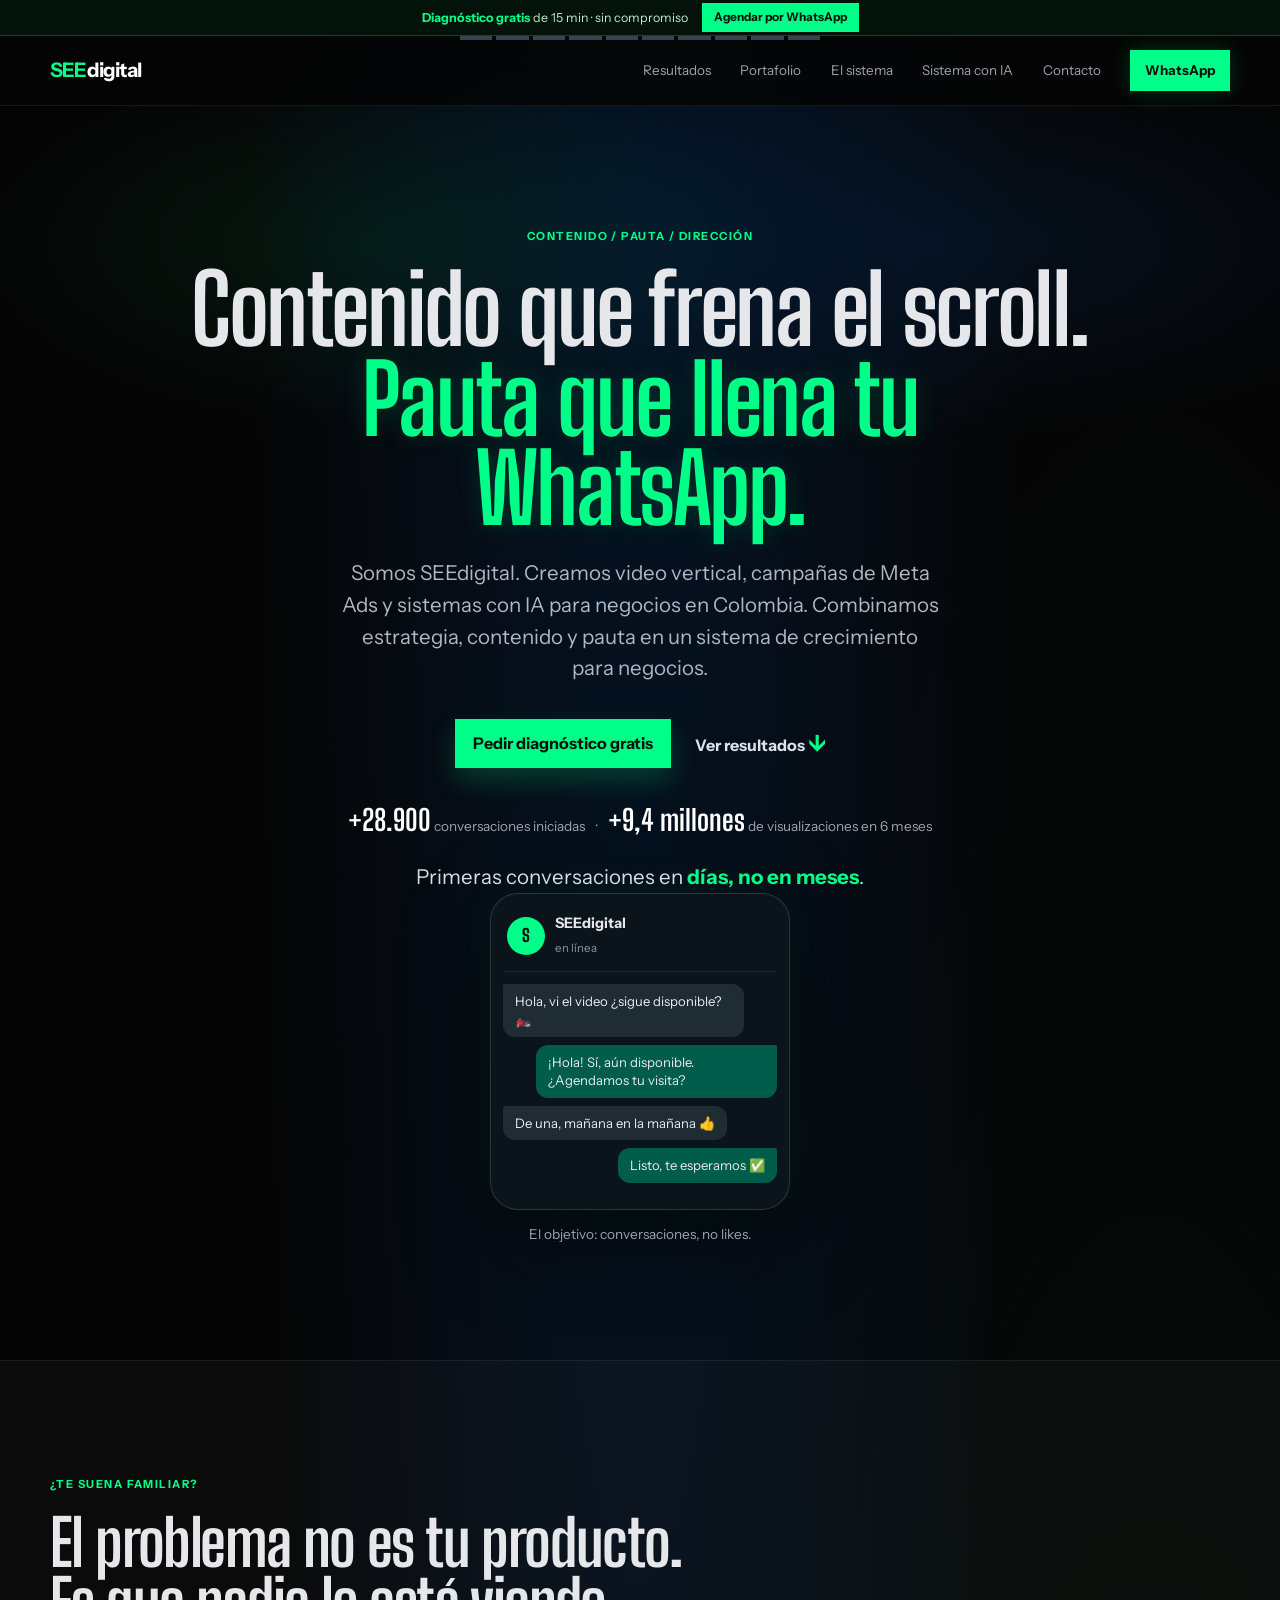
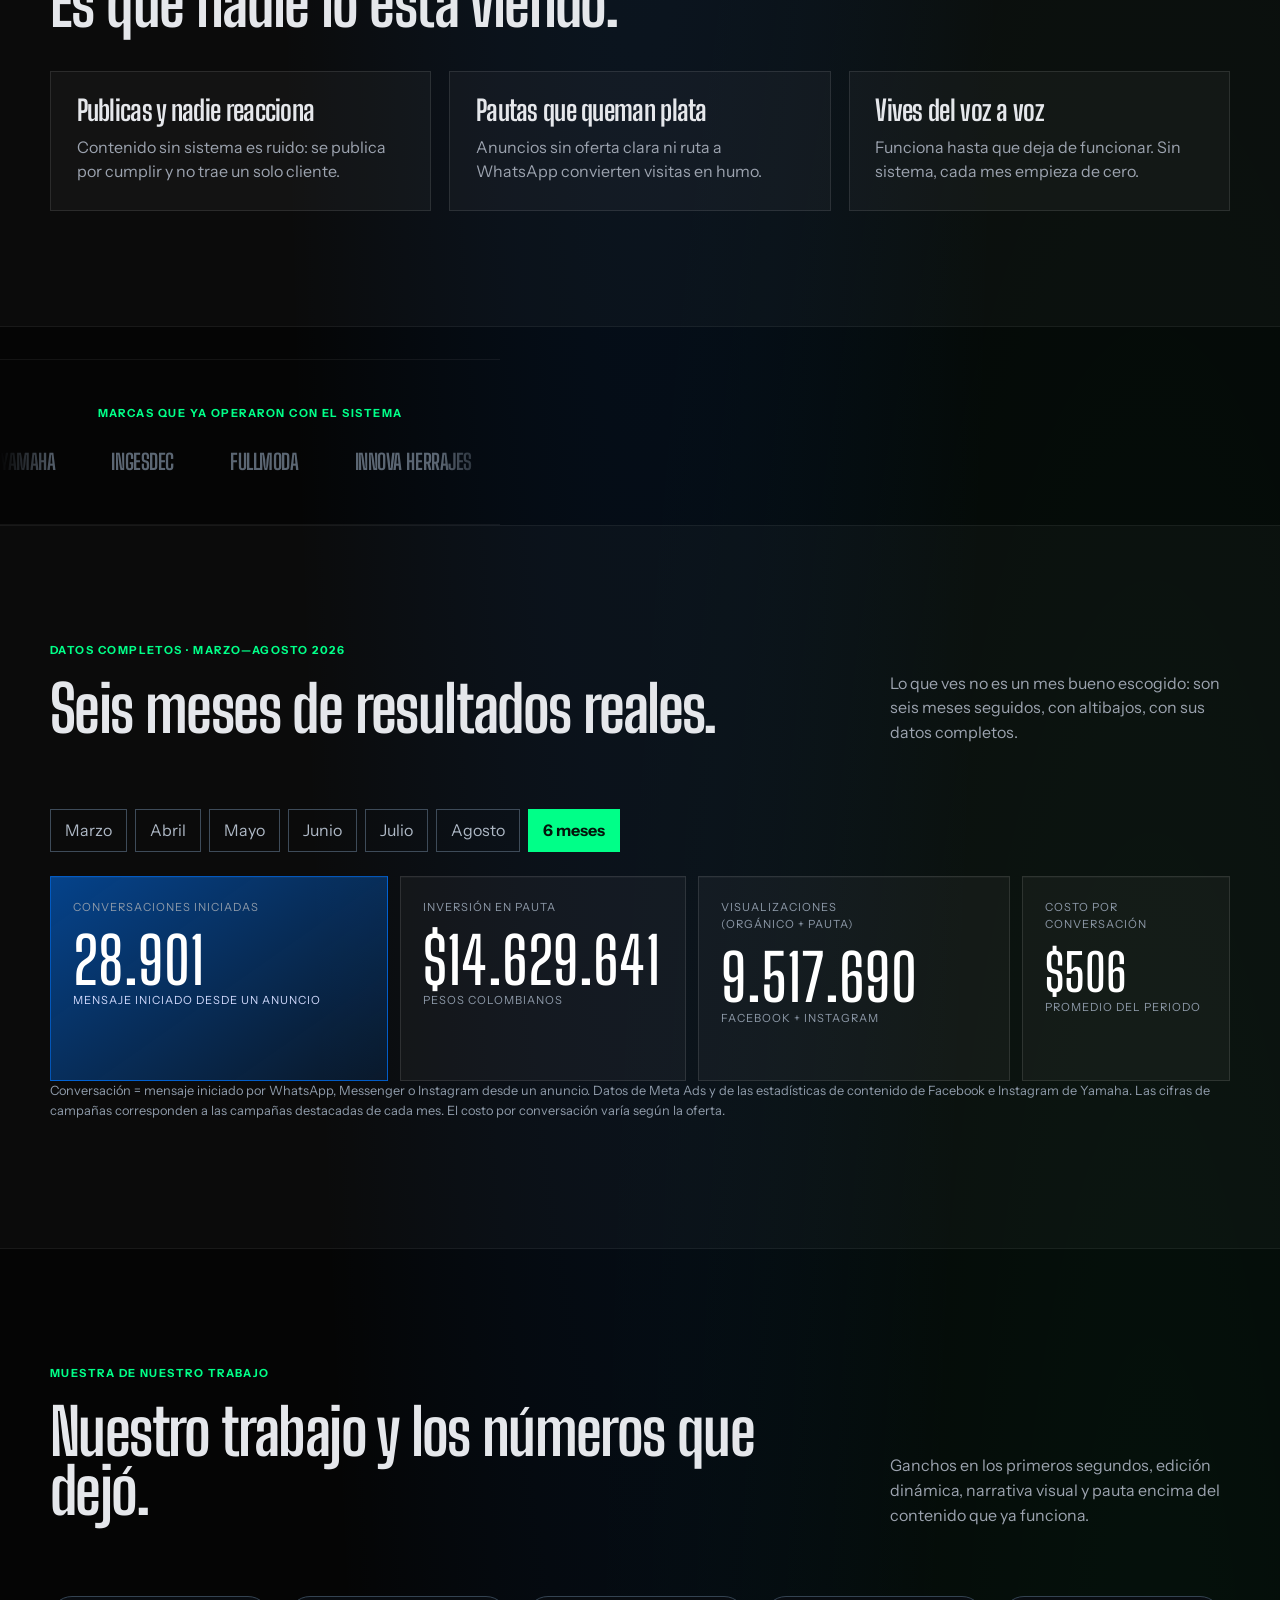
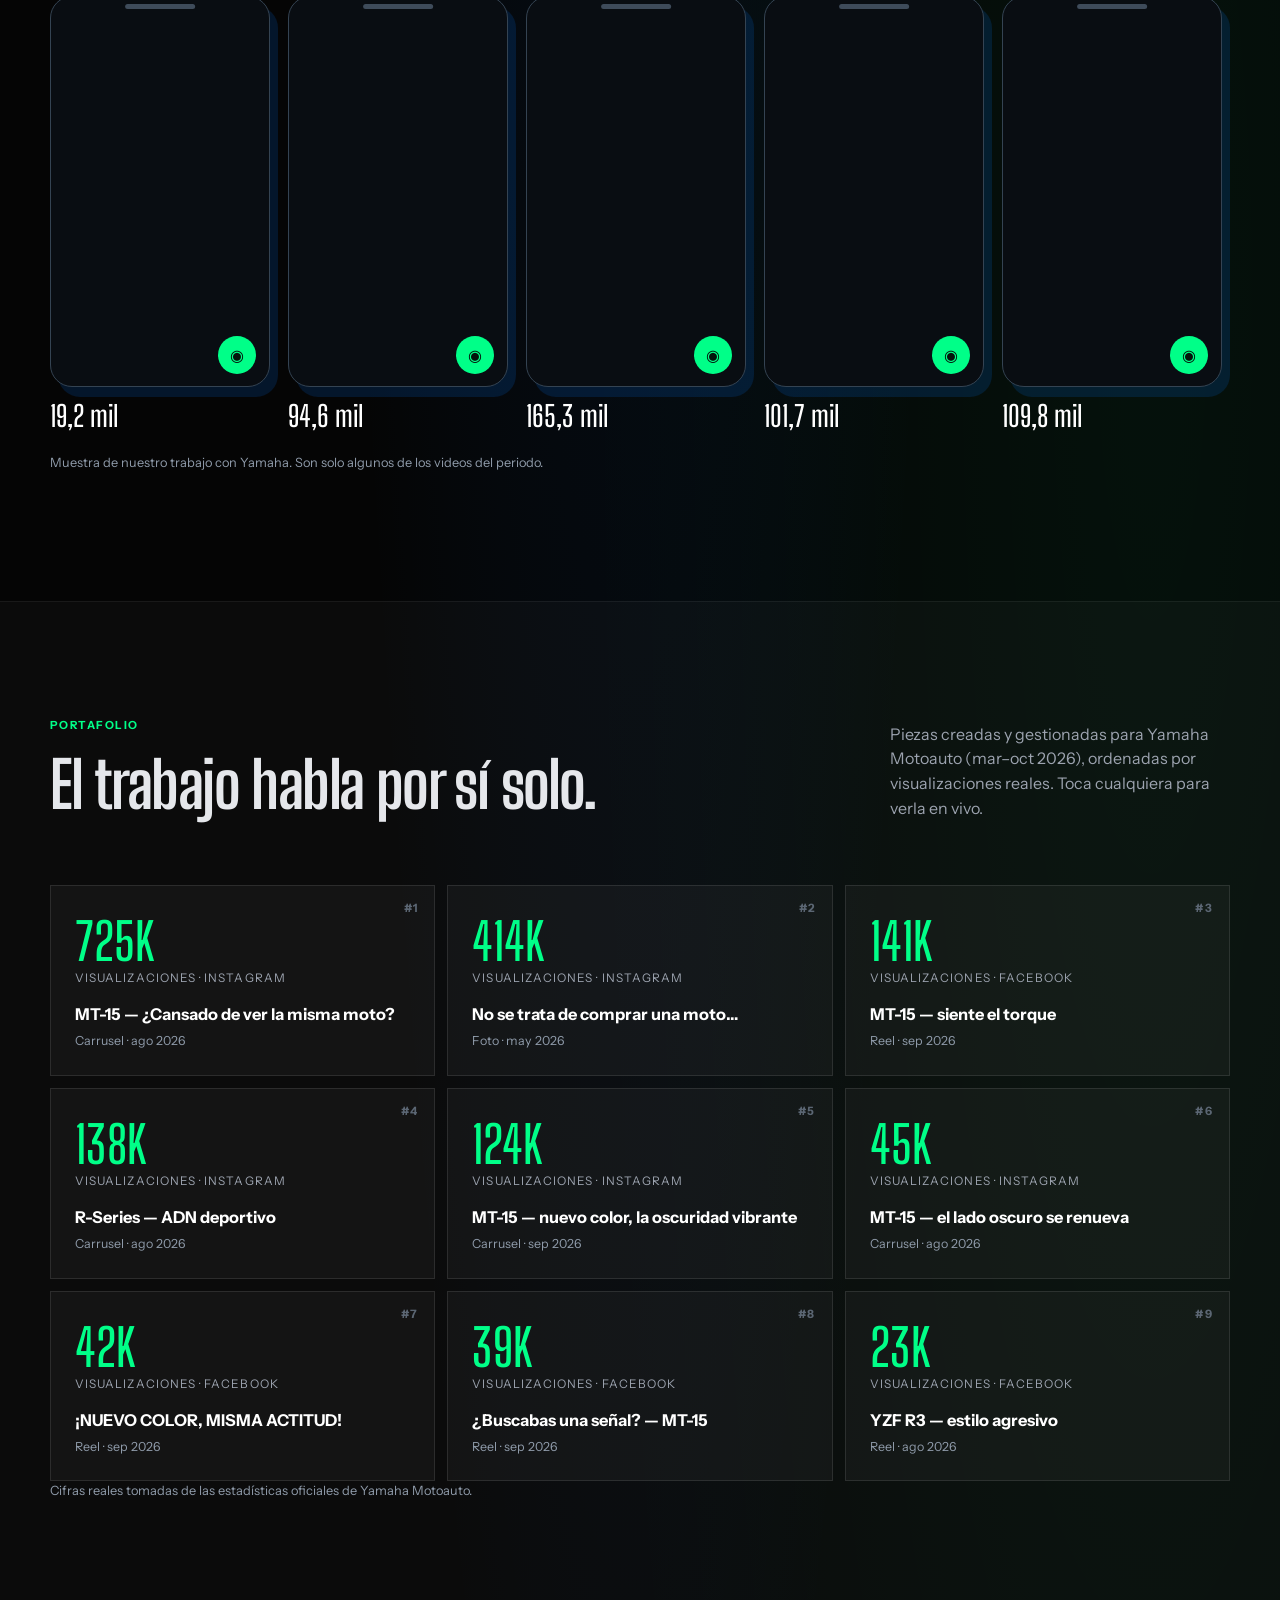
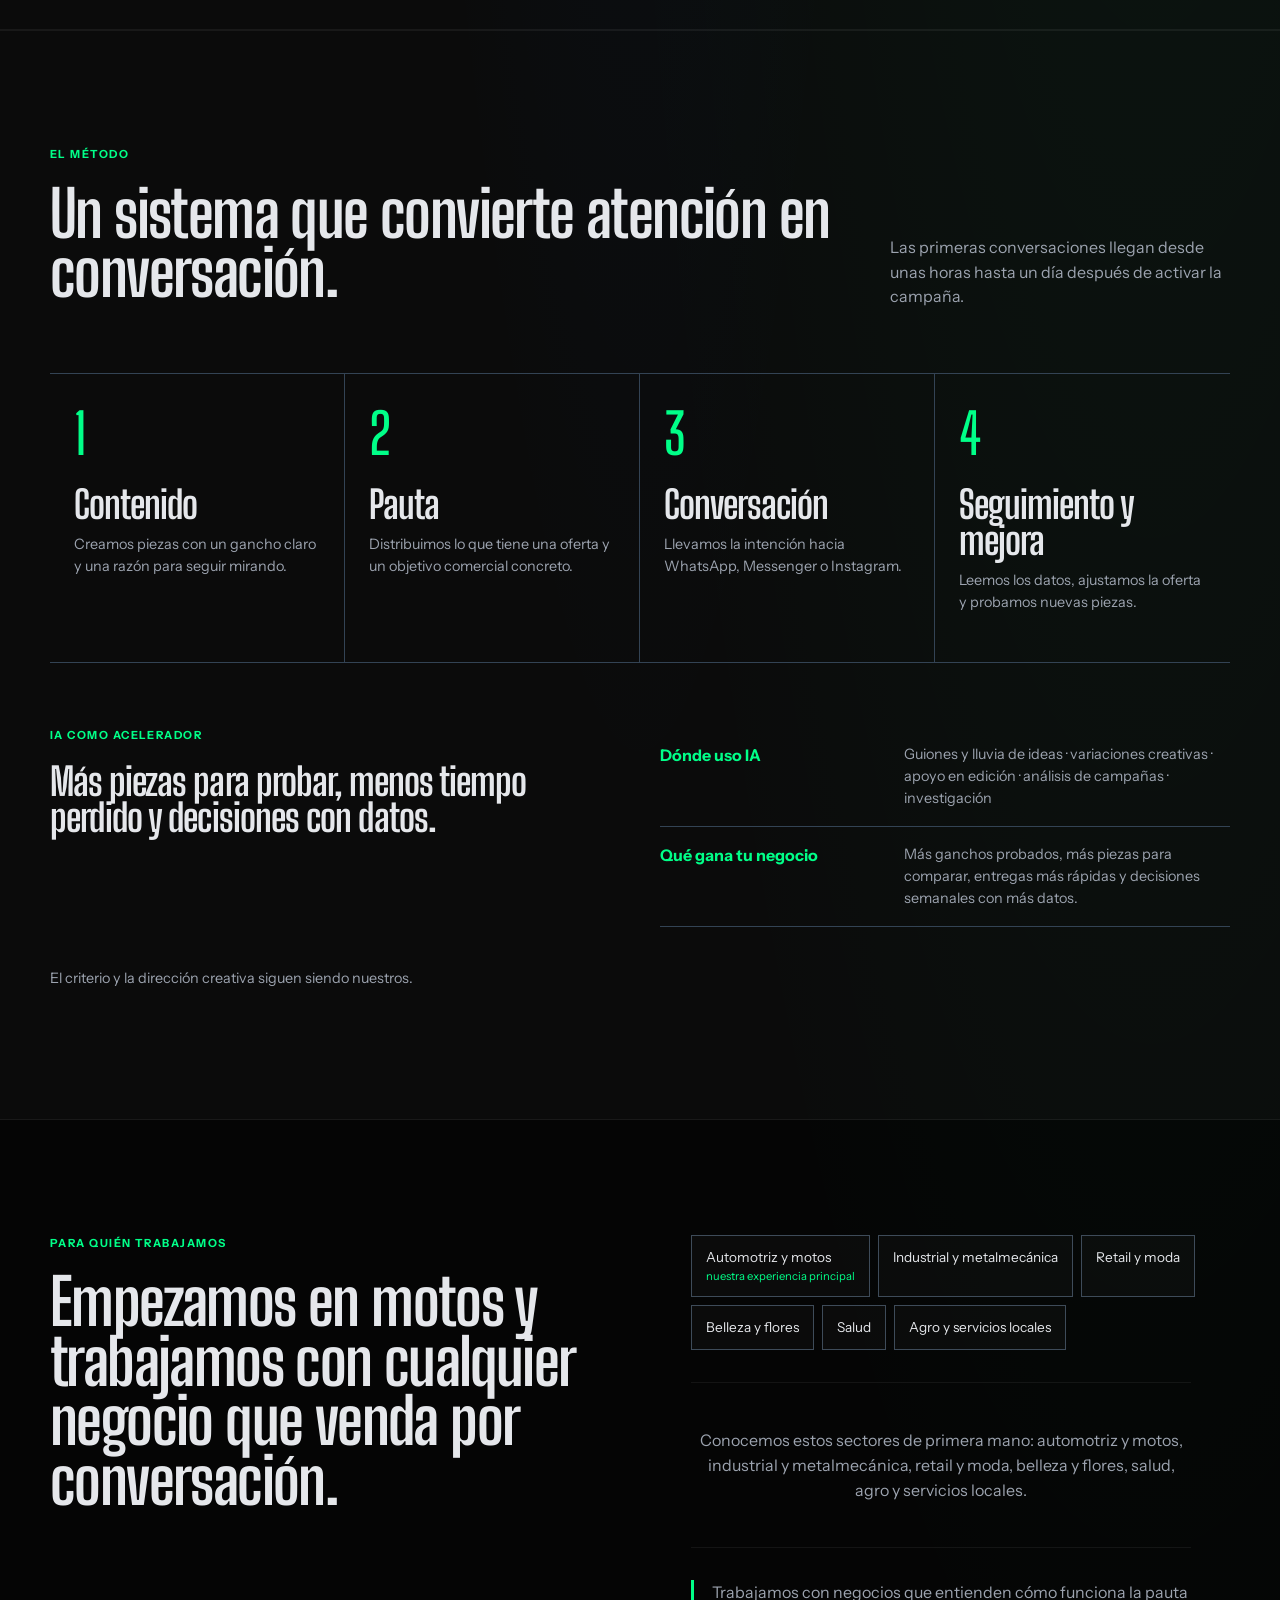
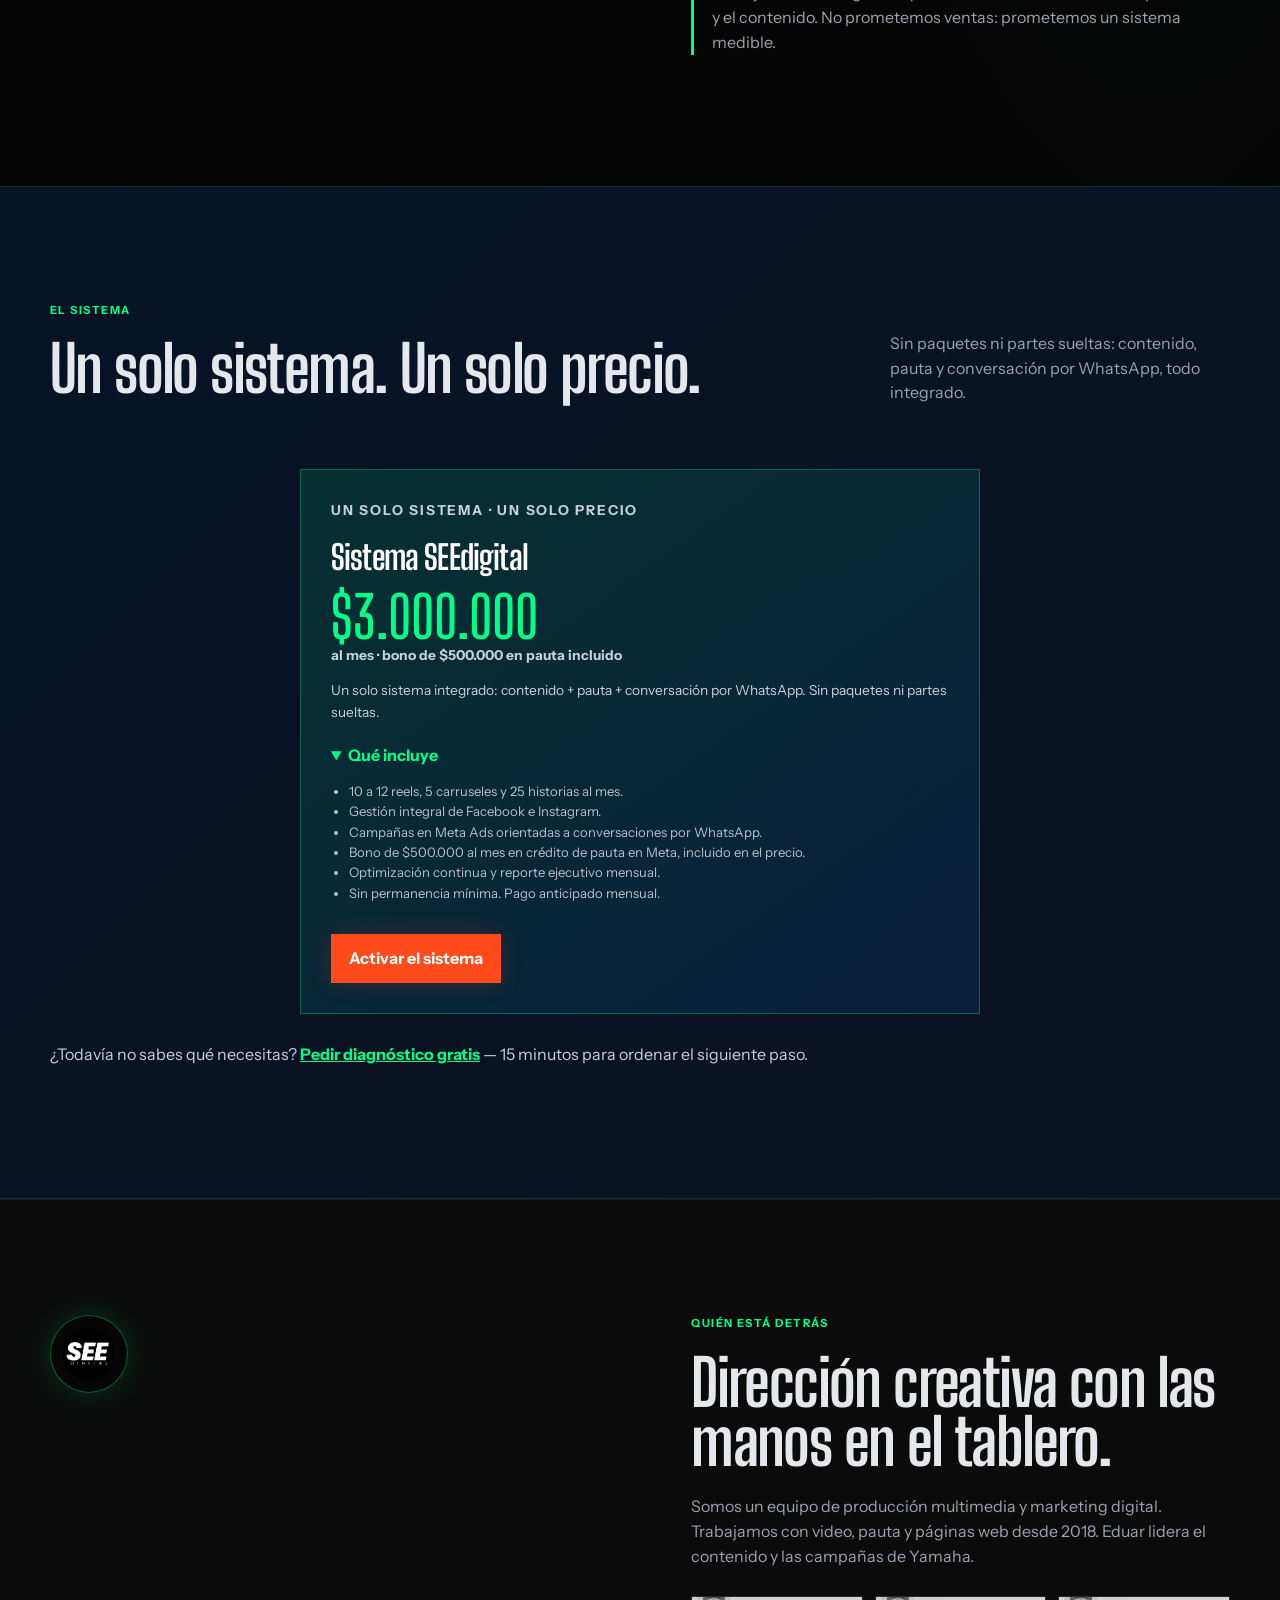
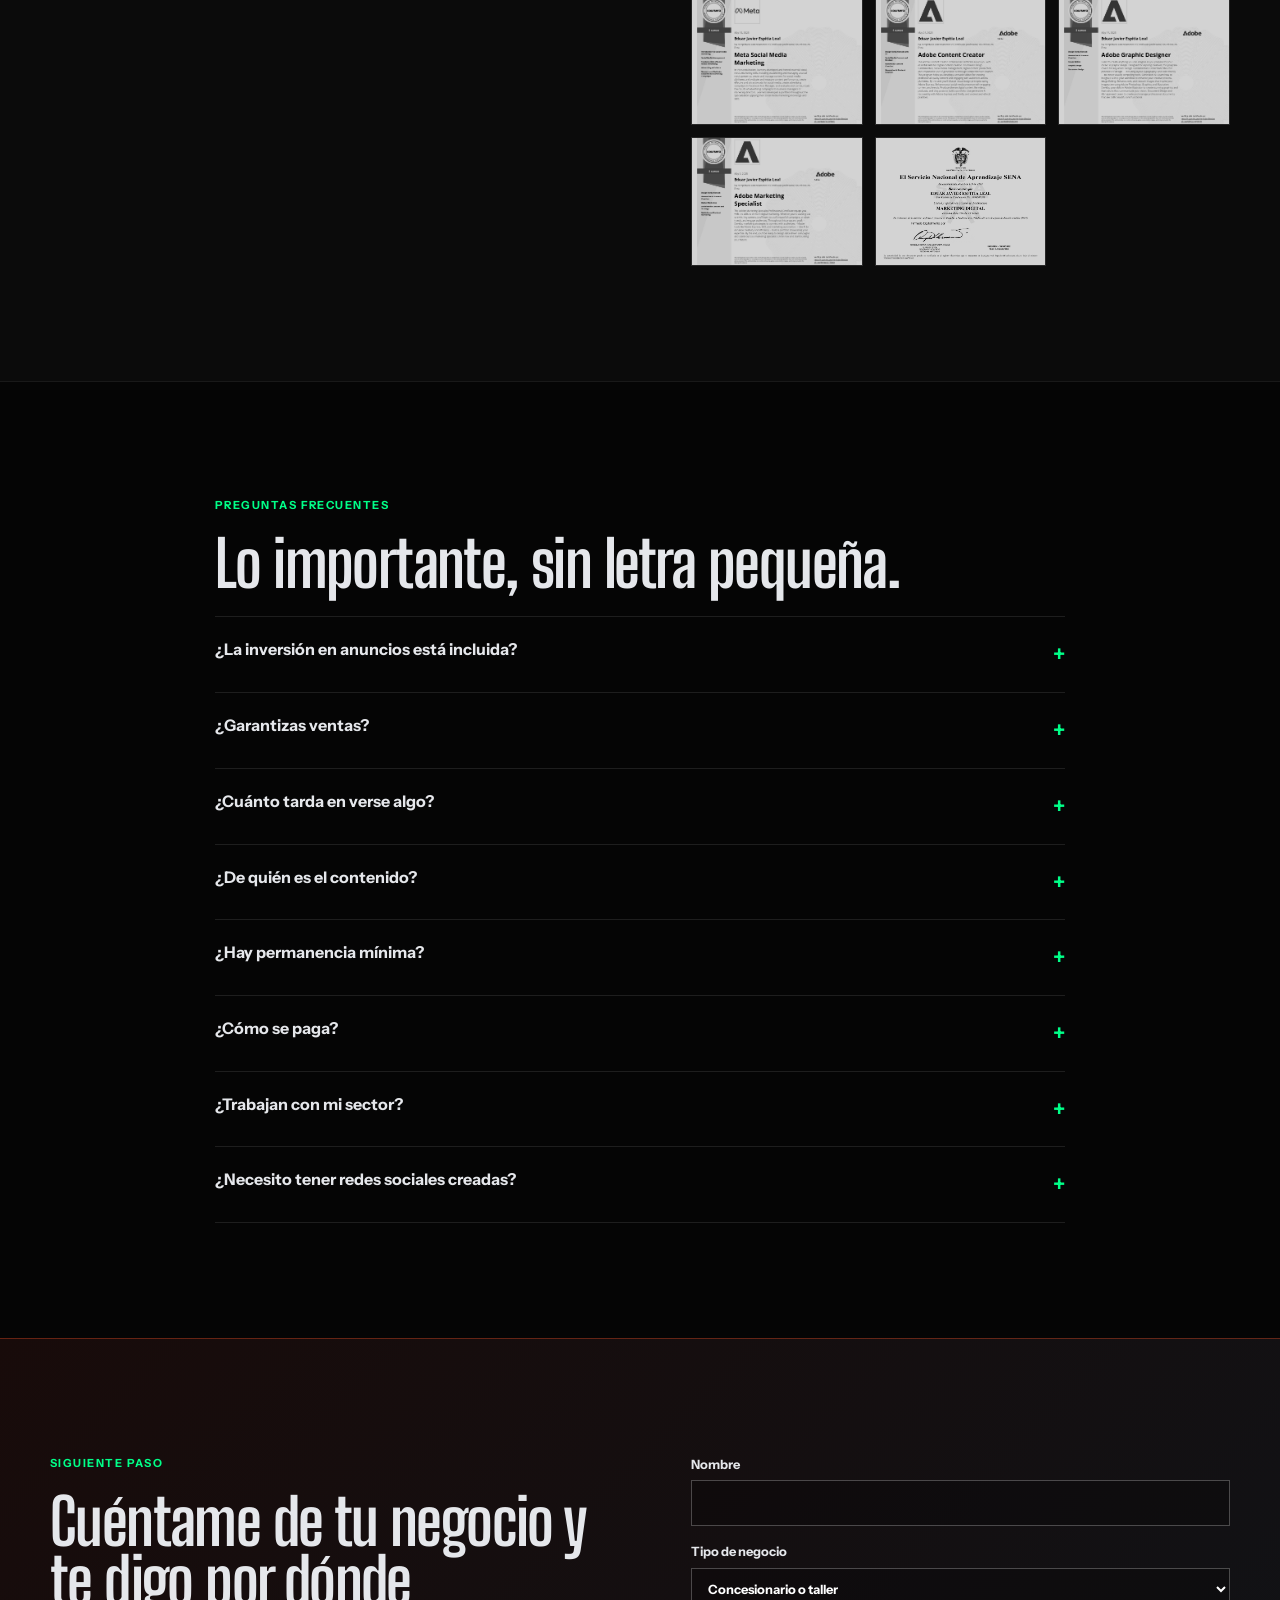
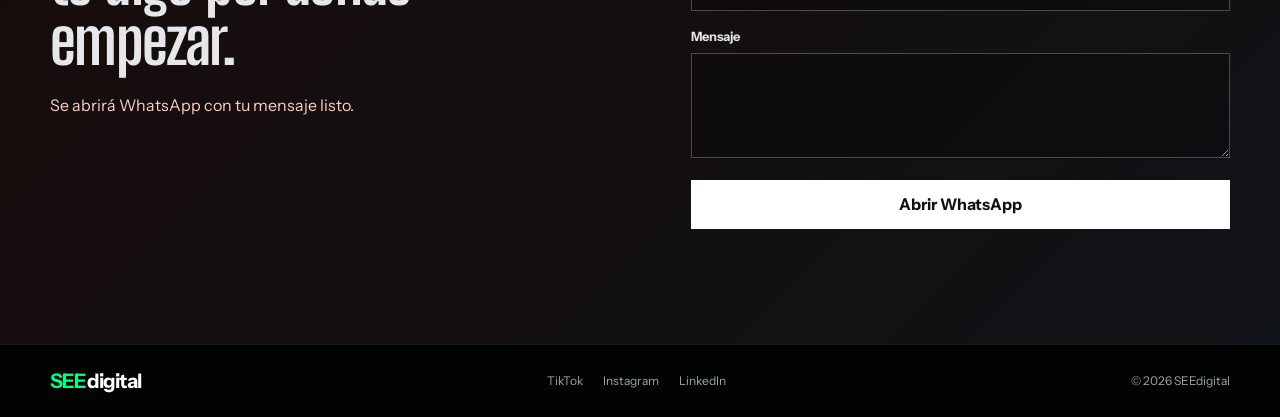
==== commit 722e981f: "Limpieza: retirar bloque 'Publicaciones que más rindieron' (duplicaba al portafolio)" ====
--- a/index.html
+++ b/index.html
@@ -28,7 +28,7 @@
 <div class="clients"><p class="eyebrow">Marcas que ya operaron con el sistema</p><div class="logo-marquee"><div class="logo-track"><span>YAMAHA</span><span>INGESDEC</span><span>FULLMODA</span><span>INNOVA HERRAJES</span><span>ALPHA MARKETING AGENCY</span><span>YAMAHA</span><span></span><span>FULLMODA</span><span>INNOVA HERRAJES</span><span>ALPHA MARKETING AGENCY</span></div></div></div>
 <section id="resultados" class="section-dark results"><div class="wrap"><div class="section-heading"><div><p class="eyebrow">Datos completos · marzo—agosto 2026</p><h2>Seis meses de resultados reales.</h2></div><p>Lo que ves no es un mes bueno escogido: son seis meses seguidos, con altibajos, con sus datos completos.</p></div><div class="month-tabs" role="tablist" aria-label="Selecciona un periodo" id="month-tabs"></div><div class="instrument-grid"><article class="instrument instrument-blue"><span class="instrument-label">Conversaciones iniciadas</span><strong id="metric-conversations">28.901</strong><small>mensaje iniciado desde un anuncio</small></article><article class="instrument"><span class="instrument-label">Inversión en pauta</span><strong id="metric-investment">$14.629.641</strong><small>pesos colombianos</small></article><article class="instrument odometer"><span class="instrument-label">Visualizaciones<br>(orgánico + pauta)</span><strong id="metric-views">9.517.690</strong><small>Facebook + Instagram</small></article><article class="instrument instrument-small"><span class="instrument-label">Costo por conversación</span><strong id="metric-cost">$506</strong><small>promedio del periodo</small></article></div><p class="data-note">Conversación = mensaje iniciado por WhatsApp, Messenger o Instagram desde un anuncio. Datos de Meta Ads y de las estadísticas de contenido de Facebook e Instagram de Yamaha. Las cifras de campañas corresponden a las campañas destacadas de cada mes. El costo por conversación varía según la oferta.</p></div></section>
 
-    <section id="video" class="section-light video-section"><div class="wrap"><div class="section-heading"><div><p class="eyebrow">Muestra de nuestro trabajo</p><h2>Nuestro trabajo y los números que dejó.</h2></div><p>Ganchos en los primeros segundos, edición dinámica, narrativa visual y pauta encima del contenido que ya funciona.</p></div><div id="video-gallery" class="video-gallery"></div><p class="caption">Muestra de nuestro trabajo con Yamaha. Son solo algunos de los videos del periodo.</p><div class="top-posts"><h3>Publicaciones que más rindieron</h3><div class="post-grid"><div><b>Agosto</b><strong>637.520</strong><span>visualizaciones · 746.246 personas alcanzadas · 72.893 interacciones · 2.095 seguidores</span></div><div><b>Abril</b><strong>300.425</strong><span>visualizaciones · 2.929 clics en el enlace</span></div><div><b>Mayo</b><strong>268.743</strong><span>visualizaciones · 2.404 clics en el enlace · 200 seguidores</span></div><div><b>Instagram, agosto</b><strong>851.400</strong><span>personas alcanzadas en el mes</span></div></div></div></div></section>
+    <section id="video" class="section-light video-section"><div class="wrap"><div class="section-heading"><div><p class="eyebrow">Muestra de nuestro trabajo</p><h2>Nuestro trabajo y los números que dejó.</h2></div><p>Ganchos en los primeros segundos, edición dinámica, narrativa visual y pauta encima del contenido que ya funciona.</p></div><div id="video-gallery" class="video-gallery"></div><p class="caption">Muestra de nuestro trabajo con Yamaha. Son solo algunos de los videos del periodo.</p></div></section>
 
     <section id="portafolio" class="section-dark portfolio">
       <div class="wrap">
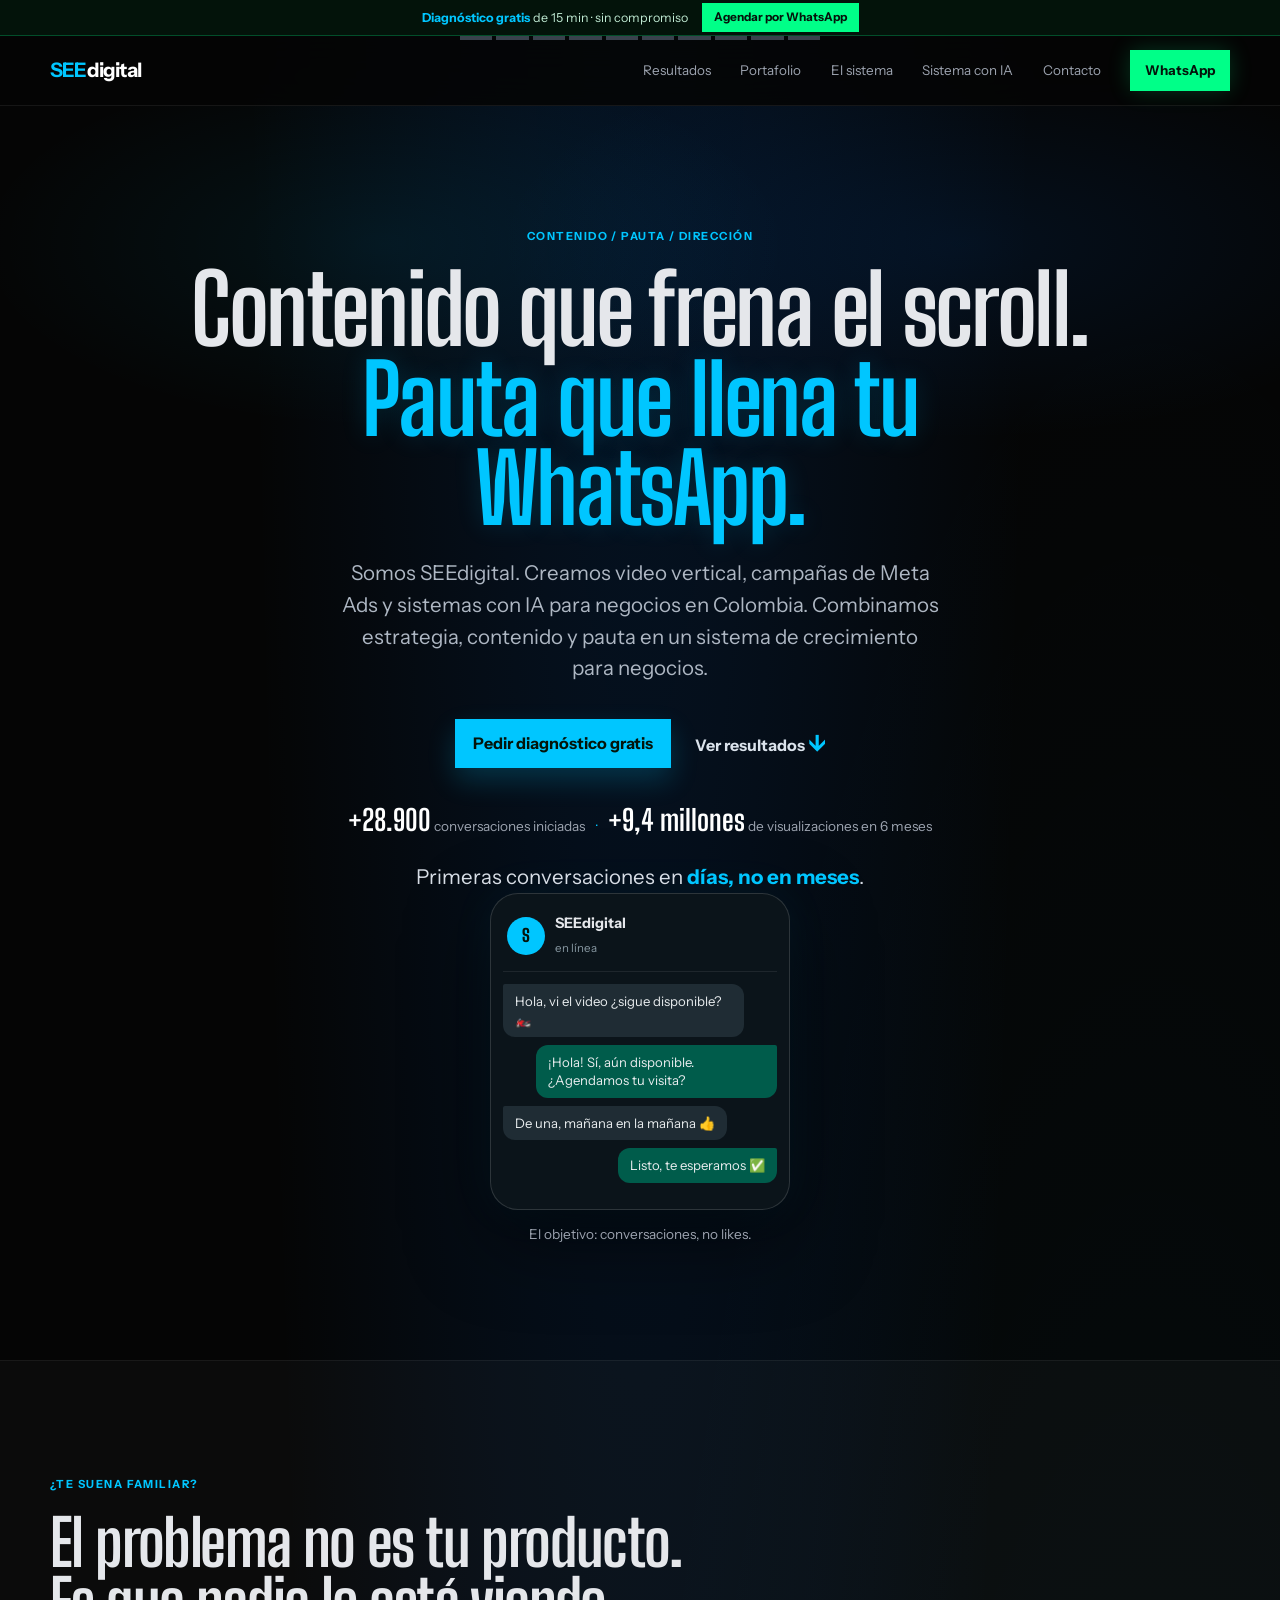
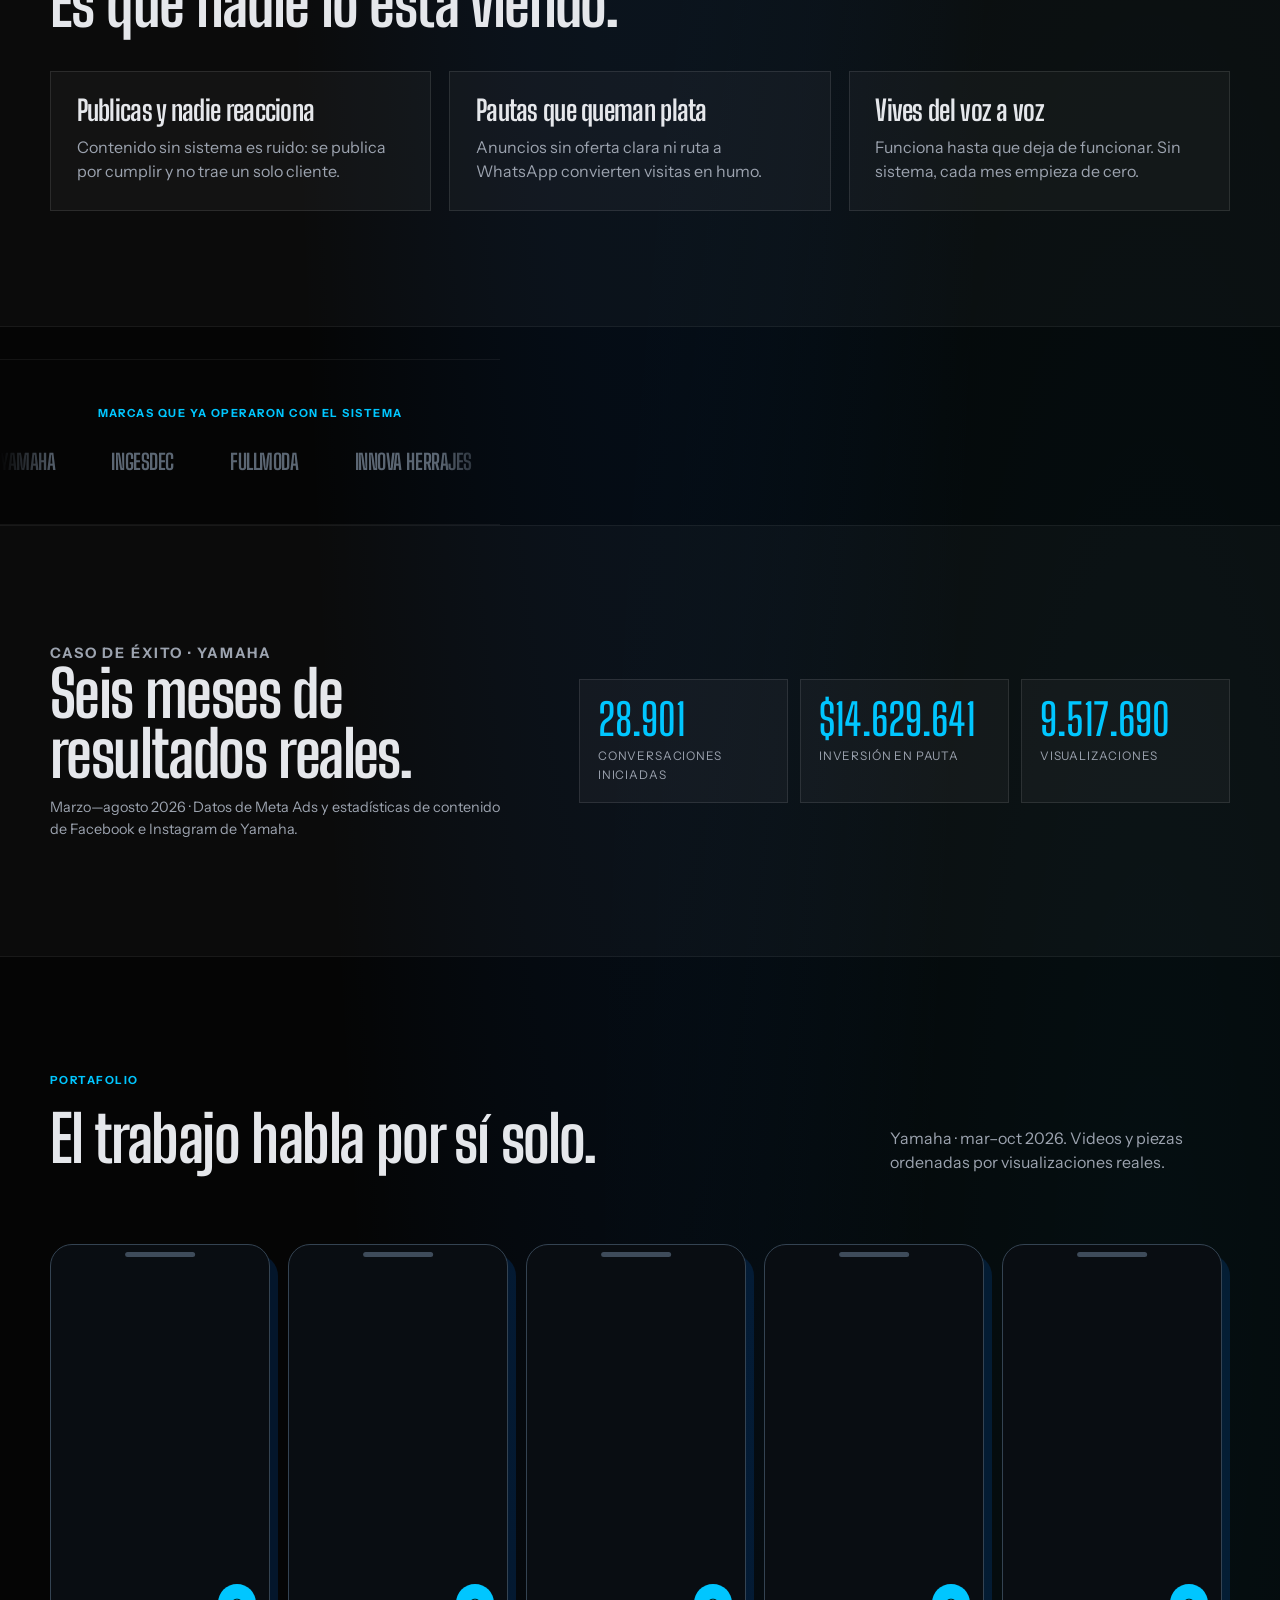
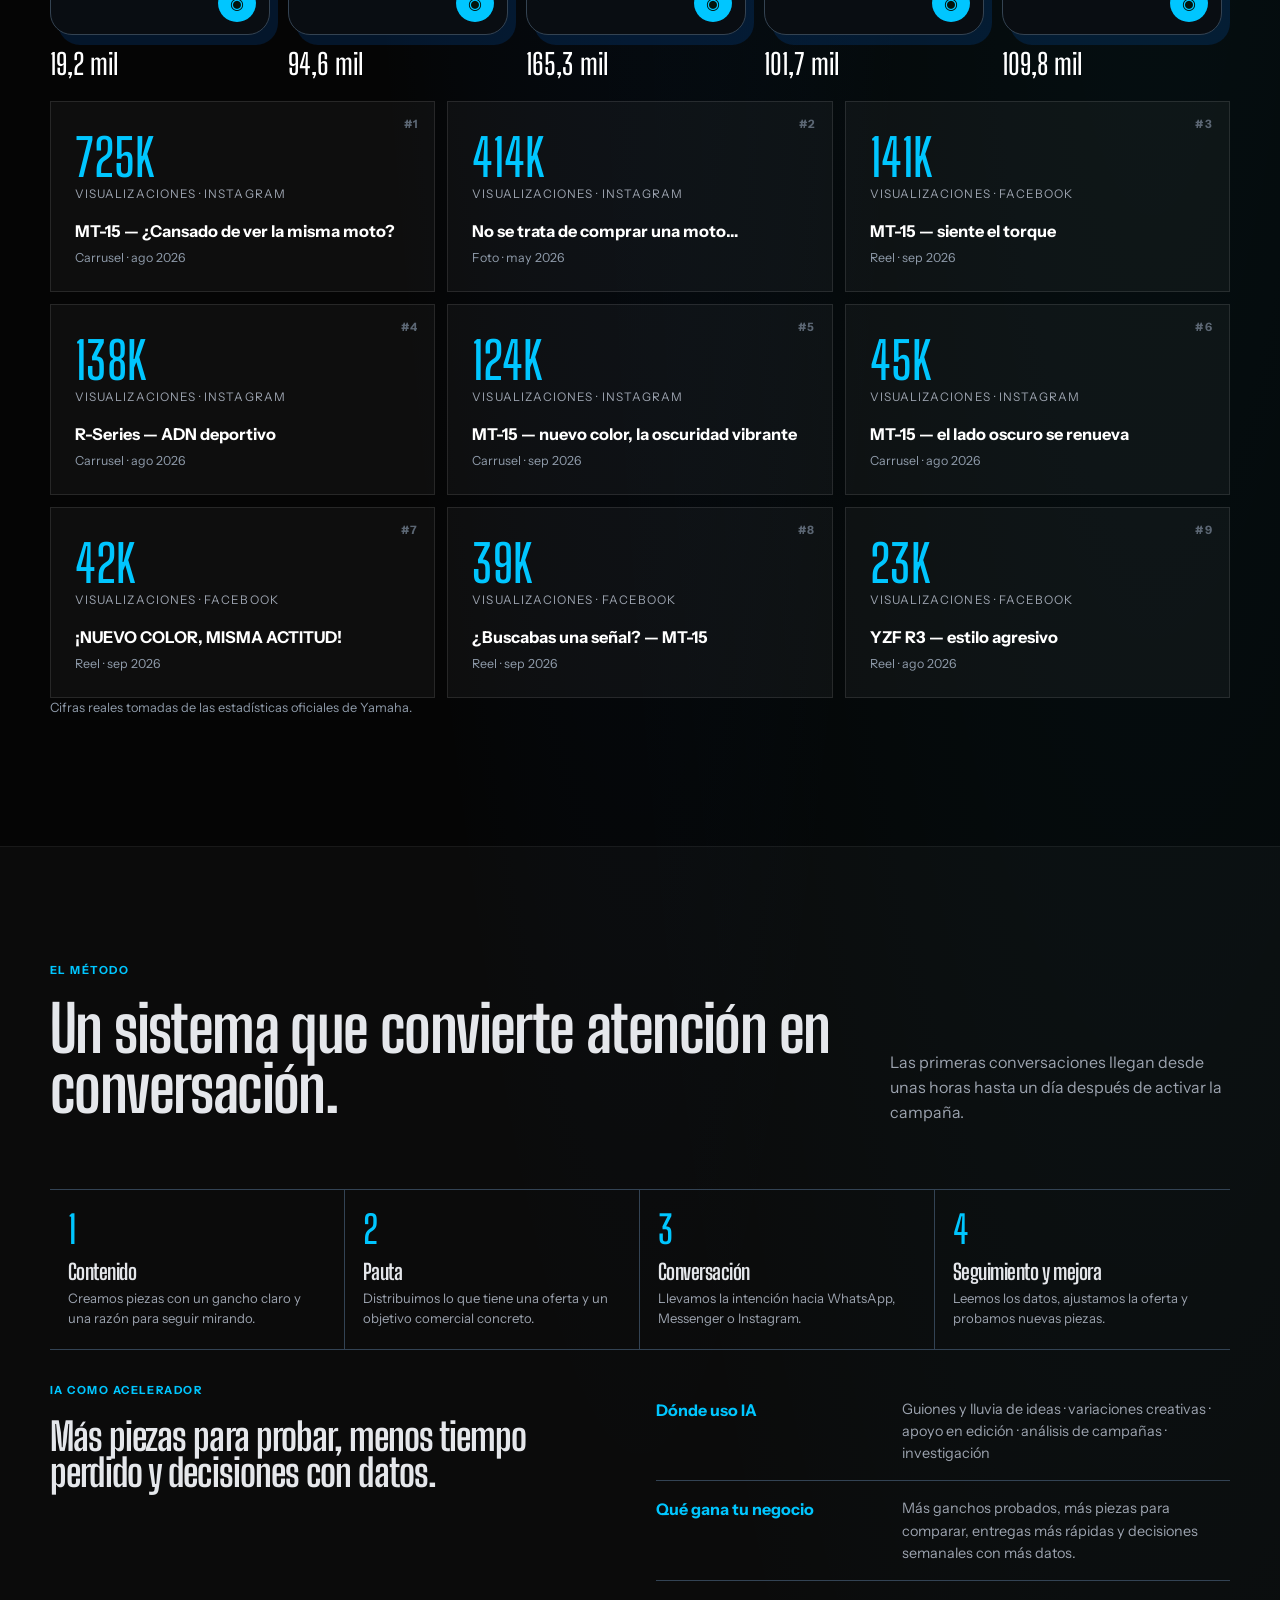
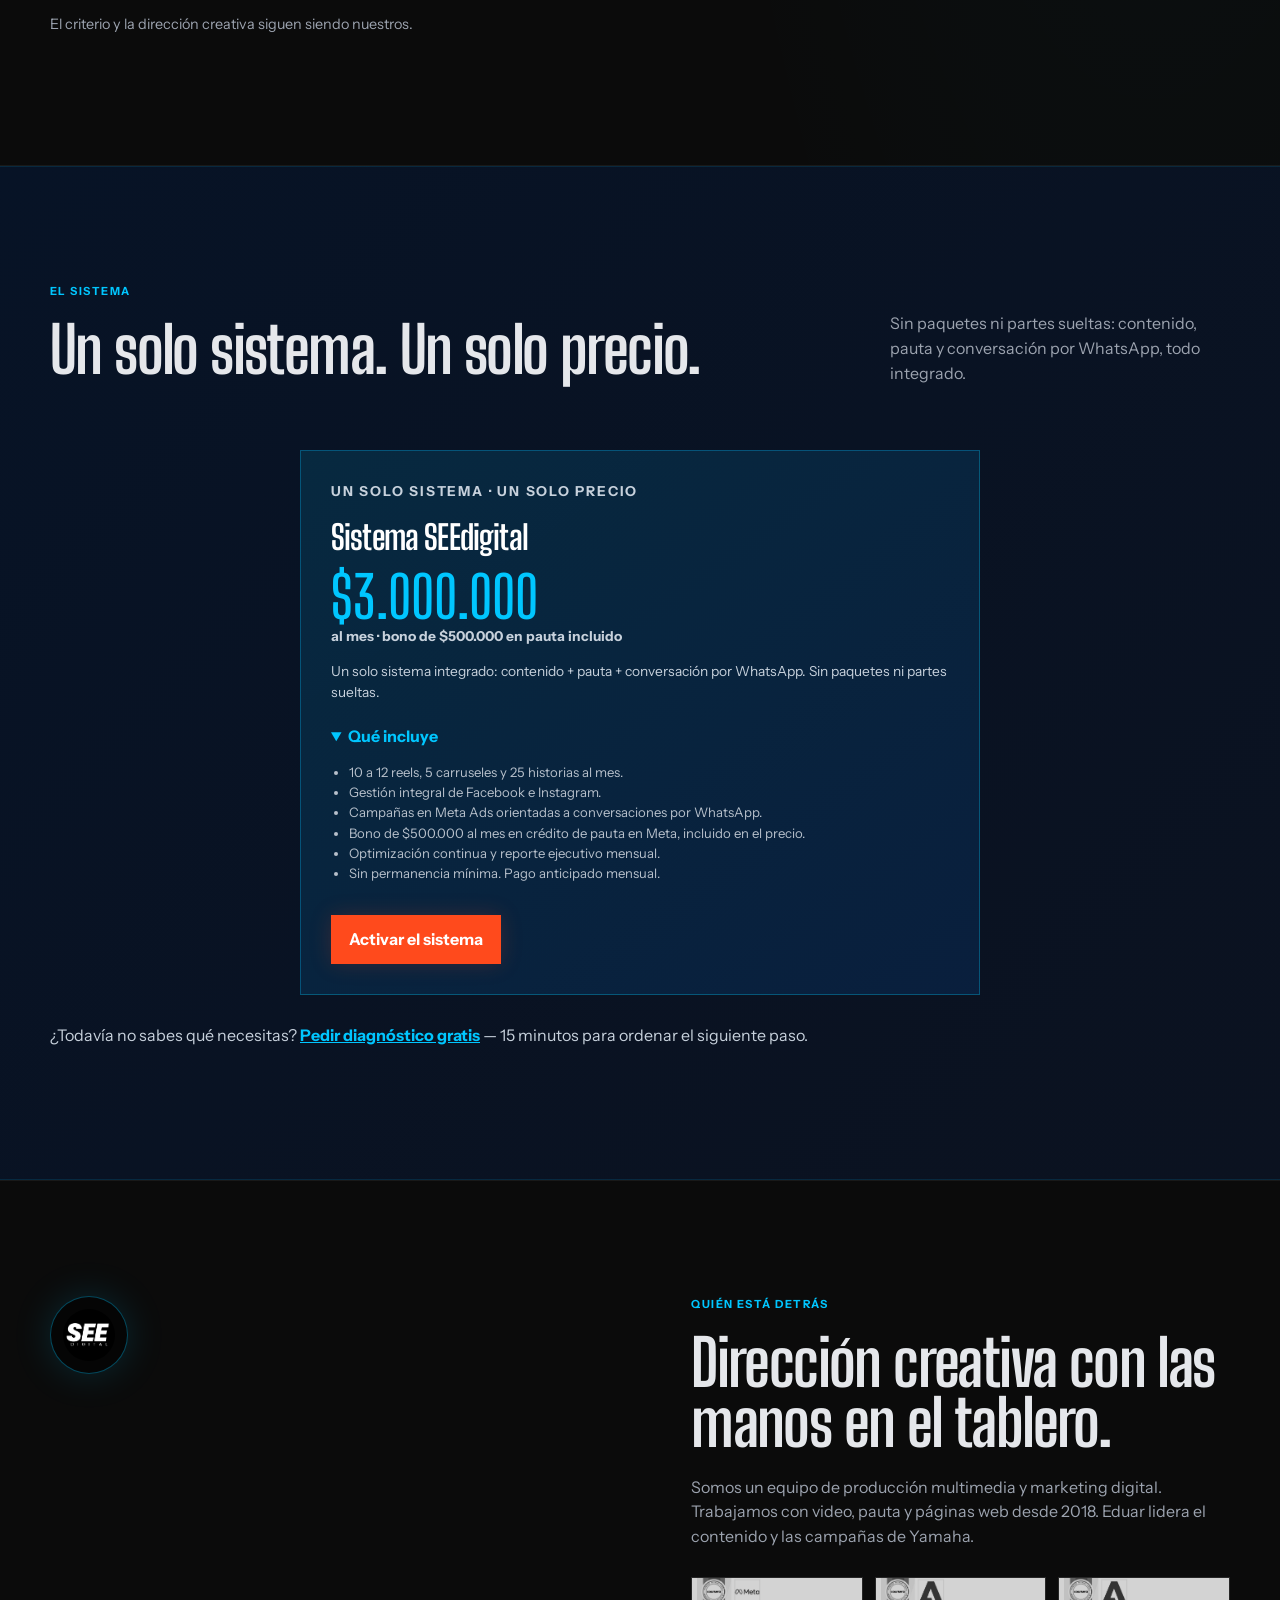
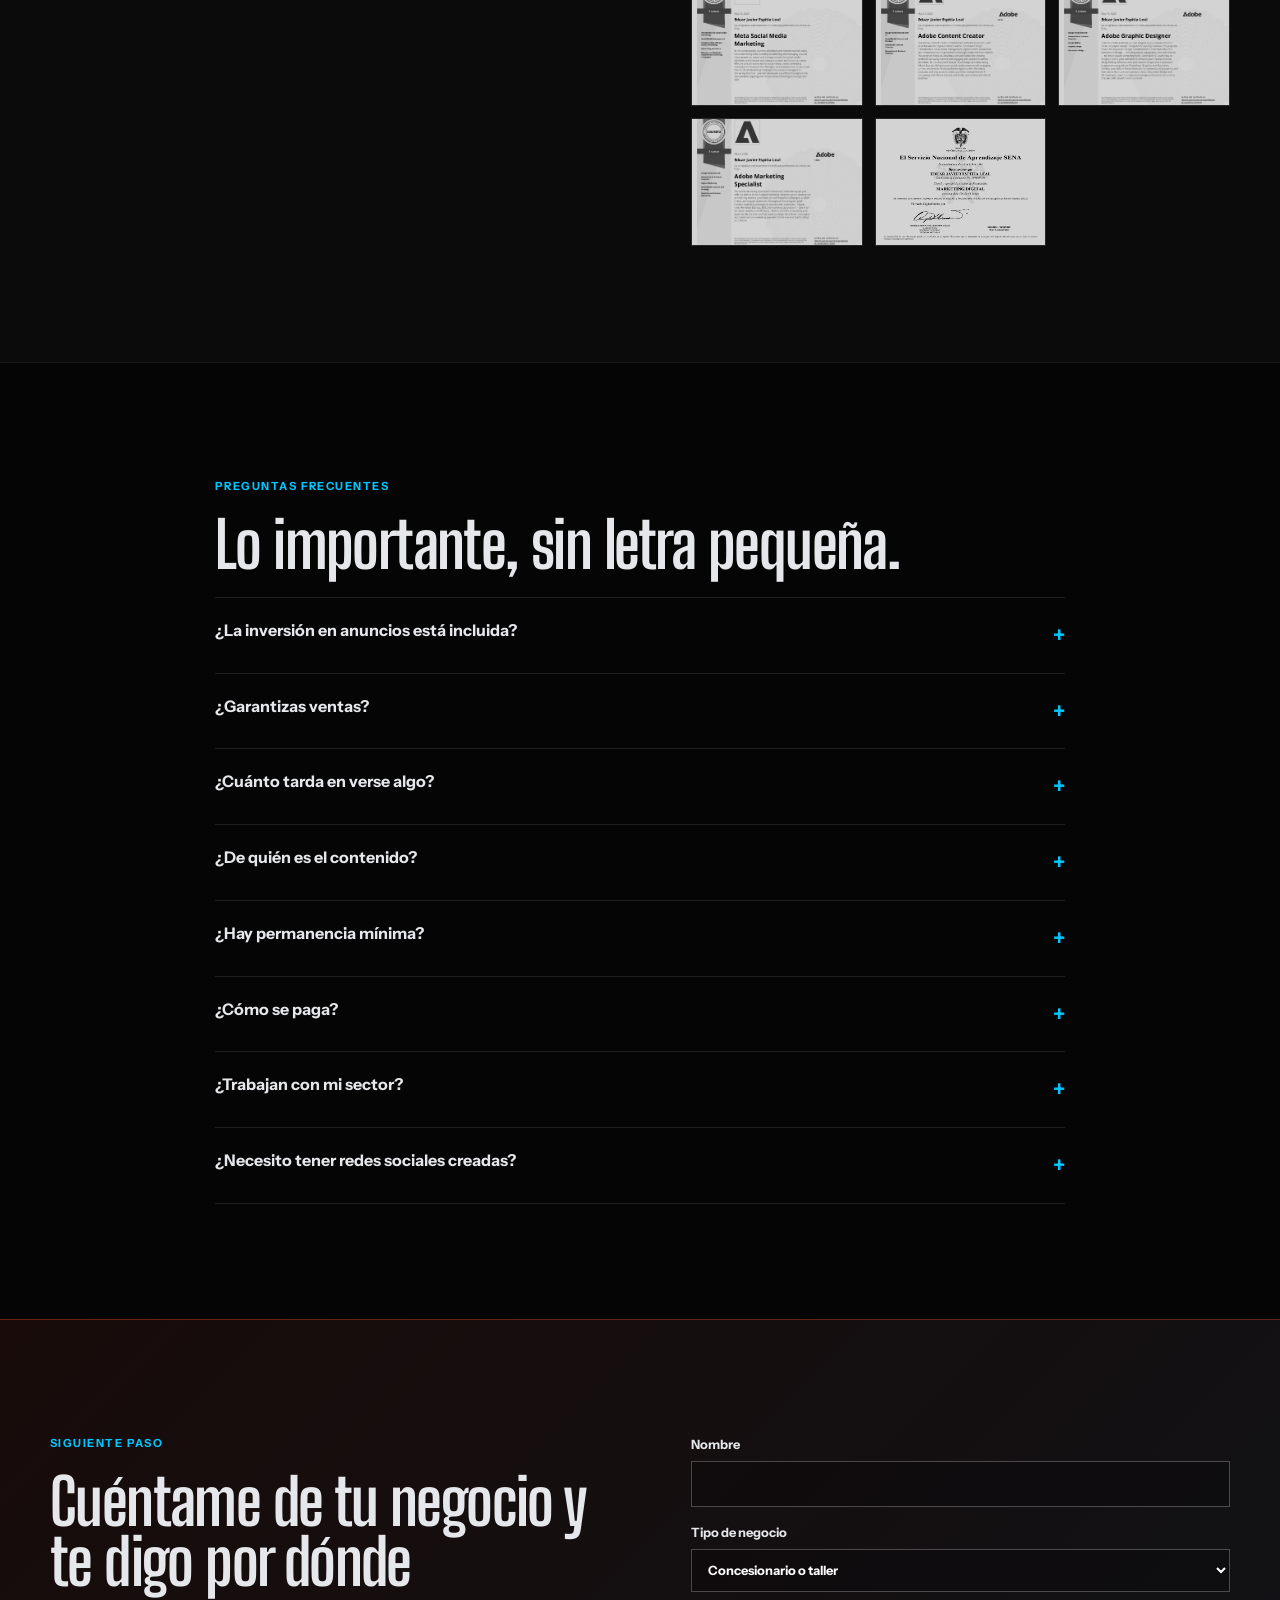
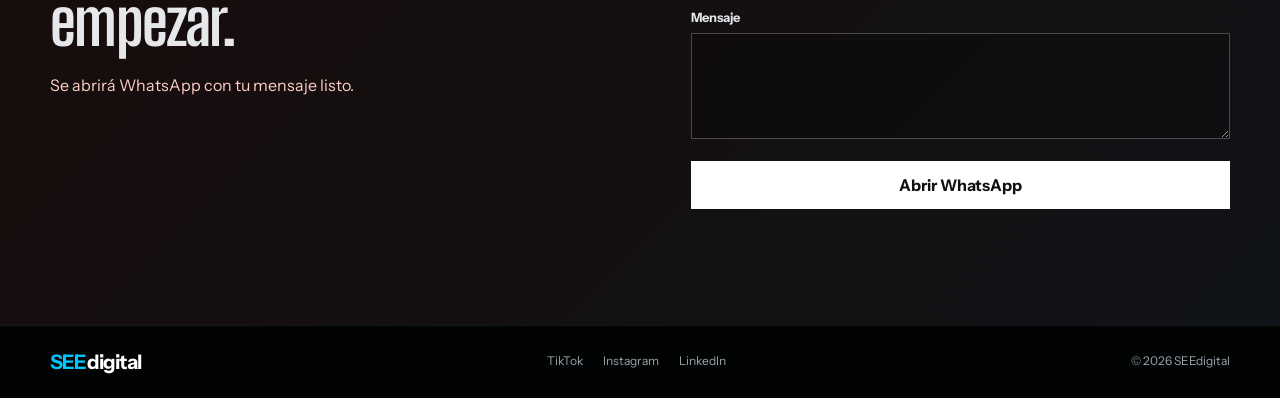
==== commit 416aaede: "Compactar web: caso Yamaha simple, portafolio+videos fusionados, sin sectores, pasos comprimidos, cy" ====
--- a/index.html
+++ b/index.html
@@ -26,20 +26,20 @@
 
     <section class="section-dark pain"><div class="wrap"><p class="eyebrow">¿Te suena familiar?</p><h2>El problema no es tu producto.<br>Es que nadie lo está viendo.</h2><div class="pain-grid"><article><h3>Publicas y nadie reacciona</h3><p>Contenido sin sistema es ruido: se publica por cumplir y no trae un solo cliente.</p></article><article><h3>Pautas que queman plata</h3><p>Anuncios sin oferta clara ni ruta a WhatsApp convierten visitas en humo.</p></article><article><h3>Vives del voz a voz</h3><p>Funciona hasta que deja de funcionar. Sin sistema, cada mes empieza de cero.</p></article></div></div></section>
 <div class="clients"><p class="eyebrow">Marcas que ya operaron con el sistema</p><div class="logo-marquee"><div class="logo-track"><span>YAMAHA</span><span>INGESDEC</span><span>FULLMODA</span><span>INNOVA HERRAJES</span><span>ALPHA MARKETING AGENCY</span><span>YAMAHA</span><span></span><span>FULLMODA</span><span>INNOVA HERRAJES</span><span>ALPHA MARKETING AGENCY</span></div></div></div>
-<section id="resultados" class="section-dark results"><div class="wrap"><div class="section-heading"><div><p class="eyebrow">Datos completos · marzo—agosto 2026</p><h2>Seis meses de resultados reales.</h2></div><p>Lo que ves no es un mes bueno escogido: son seis meses seguidos, con altibajos, con sus datos completos.</p></div><div class="month-tabs" role="tablist" aria-label="Selecciona un periodo" id="month-tabs"></div><div class="instrument-grid"><article class="instrument instrument-blue"><span class="instrument-label">Conversaciones iniciadas</span><strong id="metric-conversations">28.901</strong><small>mensaje iniciado desde un anuncio</small></article><article class="instrument"><span class="instrument-label">Inversión en pauta</span><strong id="metric-investment">$14.629.641</strong><small>pesos colombianos</small></article><article class="instrument odometer"><span class="instrument-label">Visualizaciones<br>(orgánico + pauta)</span><strong id="metric-views">9.517.690</strong><small>Facebook + Instagram</small></article><article class="instrument instrument-small"><span class="instrument-label">Costo por conversación</span><strong id="metric-cost">$506</strong><small>promedio del periodo</small></article></div><p class="data-note">Conversación = mensaje iniciado por WhatsApp, Messenger o Instagram desde un anuncio. Datos de Meta Ads y de las estadísticas de contenido de Facebook e Instagram de Yamaha. Las cifras de campañas corresponden a las campañas destacadas de cada mes. El costo por conversación varía según la oferta.</p></div></section>
+<section id="resultados" class="section-dark results"><div class="wrap"><div class="case-strip"><div class="case-head"><p class="eyebrow">Caso de éxito · Yamaha</p><h2>Seis meses de resultados reales.</h2><p>Marzo—agosto 2026 · Datos de Meta Ads y estadísticas de contenido de Facebook e Instagram de Yamaha.</p></div><div class="case-numbers"><div><strong>28.901</strong><span>conversaciones iniciadas</span></div><div><strong>$14.629.641</strong><span>inversión en pauta</span></div><div><strong>9.517.690</strong><span>visualizaciones</span></div></div></div></div></section>
 
-    <section id="video" class="section-light video-section"><div class="wrap"><div class="section-heading"><div><p class="eyebrow">Muestra de nuestro trabajo</p><h2>Nuestro trabajo y los números que dejó.</h2></div><p>Ganchos en los primeros segundos, edición dinámica, narrativa visual y pauta encima del contenido que ya funciona.</p></div><div id="video-gallery" class="video-gallery"></div><p class="caption">Muestra de nuestro trabajo con Yamaha. Son solo algunos de los videos del periodo.</p></div></section>
+    
 
-    <section id="portafolio" class="section-dark portfolio">
+    <section id="portafolio" class="section-light portfolio">
       <div class="wrap">
         <div class="section-heading">
           <div>
             <p class="eyebrow">Portafolio</p>
             <h2>El trabajo habla por sí solo.</h2>
           </div>
-          <p>Piezas creadas y gestionadas para Yamaha Motoauto (mar–oct 2026), ordenadas por visualizaciones reales. Toca cualquiera para verla en vivo.</p>
+          <p>Yamaha · mar–oct 2026. Videos y piezas ordenadas por visualizaciones reales.</p>
         </div>
-        <div class="portfolio-grid">
+        <div id="video-gallery" class="video-gallery"></div><div class="portfolio-grid">
           <a class="portfolio-card" href="https://www.instagram.com/p/Db_L8lcFrjl/" target="_blank" rel="noopener">
             <span class="pf-rank">#1</span>
             <strong>725K</strong>
@@ -104,13 +104,13 @@
             <span class="pf-meta">Reel · ago 2026</span>
           </a>
         </div>
-        <p class="caption">Cifras reales tomadas de las estadísticas oficiales de Yamaha Motoauto.</p>
+        <p class="caption">Cifras reales tomadas de las estadísticas oficiales de Yamaha.</p>
       </div>
     </section>
 
     <section id="sistema" class="section-dark system"><div class="wrap"><div class="section-heading"><div><p class="eyebrow">El método</p><h2>Un sistema que convierte atención en conversación.</h2></div><p>Las primeras conversaciones llegan desde unas horas hasta un día después de activar la campaña.</p></div><div class="steps"><article><b>1</b><h3>Contenido</h3><p>Creamos piezas con un gancho claro y una razón para seguir mirando.</p></article><article><b>2</b><h3>Pauta</h3><p>Distribuimos lo que tiene una oferta y un objetivo comercial concreto.</p></article><article><b>3</b><h3>Conversación</h3><p>Llevamos la intención hacia WhatsApp, Messenger o Instagram.</p></article><article><b>4</b><h3>Seguimiento y mejora</h3><p>Leemos los datos, ajustamos la oferta y probamos nuevas piezas.</p></article></div><div class="ai-block"><div><p class="eyebrow">IA como acelerador</p><h3>Más piezas para probar, menos tiempo perdido y decisiones con datos.</h3></div><div class="ai-list"><div><b>Dónde uso IA</b><span>Guiones y lluvia de ideas · variaciones creativas · apoyo en edición · análisis de campañas · investigación</span></div><div><b>Qué gana tu negocio</b><span>Más ganchos probados, más piezas para comparar, entregas más rápidas y decisiones semanales con más datos.</span></div></div><p class="ai-foot">El criterio y la dirección creativa siguen siendo nuestros.</p></div></div></section>
 
-    <section class="section-light sectors"><div class="wrap sectors-grid"><div><p class="eyebrow">Para quién trabajamos</p><h2>Empezamos en motos y trabajamos con cualquier negocio que venda por conversación.</h2></div><div><div class="chips"><span>Automotriz y motos <i>nuestra experiencia principal</i></span><span>Industrial y metalmecánica</span><span>Retail y moda</span><span>Belleza y flores</span><span>Salud</span><span>Agro y servicios locales</span></div><p class="clients">Conocemos estos sectores de primera mano: automotriz y motos, industrial y metalmecánica, retail y moda, belleza y flores, salud, agro y servicios locales.</p><p class="honest">Trabajamos con negocios que entienden cómo funciona la pauta y el contenido. No prometemos ventas: prometemos un sistema medible.</p></div></div></section>
+    
 
     <section id="servicios" class="section-blue pricing"><div class="wrap"><div class="section-heading"><div><p class="eyebrow">El sistema</p><h2>Un solo sistema. Un solo precio.</h2></div><p>Sin paquetes ni partes sueltas: contenido, pauta y conversación por WhatsApp, todo integrado.</p></div><div id="pricing-grid" class="pricing-grid"></div><p class="diagnosis">¿Todavía no sabes qué necesitas? <a class="js-whatsapp" href="#">Pedir diagnóstico gratis</a> — 15 minutos para ordenar el siguiente paso.</p></div></section>
 
--- a/styles.css
+++ b/styles.css
@@ -1,32 +1,32 @@
 @import url('https://fonts.googleapis.com/css2?family=Big+Shoulders+Display:wght@500;600;700;800&family=Instrument+Sans:wght@400;500;600;700&display=swap');
-:root{--bg:#050505;--panel:#0d1117;--panel-2:#121922;--line:rgba(255,255,255,.1);--text:#e5e7eb;--muted:#9ca3af;--green:#00ff88;--blue:#0070f3;--red:#ff4a1c;--lime:#b5ff52;--display:'Big Shoulders Display',Impact,sans-serif;--body:'Instrument Sans',Arial,sans-serif}*{box-sizing:border-box}html{scroll-behavior:smooth}body{margin:0;background:var(--bg);color:var(--text);font-family:var(--body);line-height:1.55;background-image:radial-gradient(ellipse at 50% -20%,rgba(0,112,243,.16),transparent 45%),radial-gradient(ellipse at 90% 35%,rgba(0,255,136,.05),transparent 35%)}a{color:inherit;text-decoration:none}button,input,select,textarea{font:inherit}button{cursor:pointer}.wrap{width:min(1180px,calc(100% - 40px));margin-inline:auto}.section-light,.section-dark,.section-blue,.section-red{padding:clamp(4.5rem,9vw,8rem) 0}.section-light{background:transparent}.section-dark{background:rgba(255,255,255,.025);border-block:1px solid rgba(255,255,255,.06)}.section-blue{background:linear-gradient(135deg,#071326,#0b1220);border-block:1px solid rgba(0,255,136,.12)}.section-red{background:linear-gradient(135deg,#180b0a,#101317);border-top:1px solid rgba(255,74,28,.35)}.narrow{max-width:850px}.nav{position:fixed;z-index:10;top:0;left:0;width:100%;display:flex;align-items:center;justify-content:space-between;padding:14px max(20px,calc((100% - 1180px)/2));background:rgba(5,5,5,.88);color:#fff;border-bottom:1px solid rgba(255,255,255,.07);backdrop-filter:blur(18px)}.brand{display:flex;align-items:center;gap:9px;font-family:var(--display);letter-spacing:-.04em}.brand img{width:40px;height:40px;border-radius:50%;object-fit:cover;border:1px solid rgba(255,255,255,.18)}.brand span{font-size:1.45rem;font-weight:800}.brand small{font:600 .8rem var(--body);letter-spacing:.08em;color:var(--green)}.nav-links{display:flex;align-items:center;gap:clamp(14px,2.3vw,32px);font-size:.84rem}.nav-links a:not(.nav-whatsapp){color:#9ca3af}.nav-links a:hover,.nav-links a:focus-visible{color:var(--green)}.nav-whatsapp{background:var(--green);color:#04140b!important;padding:10px 15px;font-weight:800;box-shadow:0 0 22px rgba(0,255,136,.2)}.menu-toggle{display:none;background:none;color:#fff;border:1px solid rgba(255,255,255,.3);padding:8px 12px}.shift-lights{position:fixed;z-index:20;top:0;left:50%;transform:translateX(-50%);display:flex;gap:4px;width:min(360px,60vw);height:4px}.shift-lights i{flex:1;background:#39424d;transition:background .2s}.shift-lights i.active{background:var(--green);box-shadow:0 0 10px var(--green)}.hero{padding-top:clamp(8rem,15vw,12rem);min-height:720px}.hero:before{content:'';position:absolute;inset:70px 0 auto;height:580px;background:radial-gradient(ellipse at 30% 30%,rgba(0,255,136,.08),transparent 32%),radial-gradient(ellipse at 75% 30%,rgba(0,112,243,.1),transparent 34%);pointer-events:none}.hero-grid{display:grid;grid-template-columns:minmax(0,1.08fr) minmax(300px,.92fr);gap:clamp(3rem,8vw,8rem);align-items:center}.hero-copy{position:relative}.eyebrow{margin:0 0 1.25rem;color:var(--green);font-size:.7rem;font-weight:700;letter-spacing:.13em;text-transform:uppercase}.section-light .eyebrow,.calculator .eyebrow,.faq .eyebrow{color:var(--green)}h1,h2,h3,p{margin-top:0}h1,h2,h3{font-family:var(--display);font-weight:700;line-height:.93;letter-spacing:-.025em}h1{font-size:clamp(3.4rem,7.5vw,7.4rem);margin-bottom:1.5rem}h1 em{color:var(--green);font-style:normal;text-shadow:0 0 26px rgba(0,255,136,.16)}h2{font-size:clamp(2.8rem,5vw,5rem);margin-bottom:1.4rem}h3{font-size:clamp(1.8rem,3vw,2.7rem)}.lede{max-width:600px;font-size:clamp(1.05rem,1.6vw,1.3rem);color:#aeb7c3}.actions{display:flex;align-items:center;gap:24px;margin:2.2rem 0}.button{display:inline-flex;align-items:center;justify-content:center;min-height:48px;padding:12px 18px;border:0;font-weight:700;transition:transform .2s,box-shadow .2s}.button:hover{transform:translateY(-2px)}.button-red{background:var(--red);color:#fff;box-shadow:0 0 22px rgba(255,74,28,.18)}.button-dark{background:var(--green);color:#04140b;box-shadow:0 0 22px rgba(0,255,136,.14)}.button-light{background:#fff;color:#111}.text-link{font-weight:700;color:#dbe3ec}.text-link span{font-size:1.4rem;color:var(--green)}.proof{font-size:.85rem;color:#9ca3af}.proof strong{font:700 1.8rem var(--display);color:#fff}.proof span{margin:0 8px;color:var(--green)}.hero-dash{background:linear-gradient(145deg,#101923,#080b10);color:#fff;padding:18px;border:1px solid rgba(0,255,136,.25);box-shadow:0 0 45px rgba(0,112,243,.16),18px 18px 0 rgba(0,112,243,.55);transform:rotate(1.5deg)}.dash-top{display:flex;justify-content:space-between;font-size:.7rem;color:#8b98a8;letter-spacing:.08em}.dash-top b{color:var(--green)}.tach{padding:30px 15px 10px}.tach-face{position:relative;width:min(100%,330px);aspect-ratio:1;margin:auto;border:10px solid #263442;border-radius:50%;background:radial-gradient(circle at center,#17222d 0 32%,transparent 33%),conic-gradient(from 225deg,var(--red) 0 40deg,#ffc400 40deg 90deg,var(--green) 90deg 200deg,#556474 200deg 270deg,transparent 270deg);overflow:hidden}.tach-face:before{content:'';position:absolute;inset:22px;border-radius:50%;background:#0b1118;border:1px solid #526172}.tick{position:absolute;z-index:1;color:#fff;font:500 1rem var(--display)}.t1{left:17%;bottom:25%}.t2{left:10%;top:43%}.t3{left:23%;top:22%}.t4{left:45%;top:10%}.t5{right:23%;top:22%}.t6{right:10%;top:43%}.needle{position:absolute;z-index:2;left:50%;bottom:50%;width:42%;height:4px;background:var(--red);transform-origin:left center;transform:rotate(-32deg);transition:transform 1s cubic-bezier(.2,.8,.2,1);box-shadow:0 0 10px rgba(255,74,28,.7)}.hub{position:absolute;z-index:3;left:calc(50% - 8px);top:calc(50% - 8px);width:16px;height:16px;background:var(--green);border-radius:50%;box-shadow:0 0 12px var(--green)}.tach-face small{position:absolute;z-index:1;bottom:24%;left:0;right:0;text-align:center;color:#aeb8c5;text-transform:uppercase;letter-spacing:.18em;font-size:.6rem}.dash-readings{display:grid;grid-template-columns:1fr 1fr;border-top:1px solid #334354;padding-top:15px;gap:15px}.dash-readings small,.instrument-label,.instrument small{display:block;color:#8f9baa;font-size:.7rem;text-transform:uppercase;letter-spacing:.09em}.dash-readings strong{display:block;font:600 2.4rem var(--display);color:var(--green)}.section-heading{display:flex;justify-content:space-between;gap:40px;align-items:end;margin-bottom:3rem}.section-heading>p{max-width:340px;color:#9ca3af}.instrument-grid{display:grid;grid-template-columns:1.3fr 1.1fr 1.2fr .8fr;gap:12px}.instrument{position:relative;min-height:205px;padding:22px;background:rgba(255,255,255,.035);border:1px solid rgba(255,255,255,.11);box-shadow:inset 0 1px rgba(255,255,255,.03)}.instrument strong{display:block;margin:18px 0 4px;font:600 clamp(2.3rem,5vw,4.7rem) var(--display);color:#fff;line-height:.85}.instrument-blue{background:linear-gradient(145deg,rgba(0,112,243,.55),rgba(0,112,243,.12));border-color:rgba(0,112,243,.7)}.instrument-blue small{color:#d4dcff}.instrument-small strong{font-size:3.2rem}.fuel{position:absolute;right:20px;bottom:22px;top:60px;width:12px;border:2px solid #687588;display:flex;align-items:end}.fuel i{display:block;width:100%;height:74%;background:var(--green);box-shadow:0 0 10px rgba(0,255,136,.5)}.month-tabs{display:flex;flex-wrap:wrap;gap:8px;margin-bottom:24px}.month-tabs button{min-height:42px;padding:8px 14px;border:1px solid #3e4b59;background:transparent;color:#aeb8c5}.month-tabs button[aria-selected=true],.month-tabs button:hover{background:var(--green);border-color:var(--green);color:#04140b;font-weight:700}.transparency{margin:30px 0 45px}.transparency-head{display:flex;justify-content:space-between;font-size:.8rem;margin-bottom:8px}.bar{height:12px;display:flex;background:#2d3949}.bar i:first-child{background:var(--green)}.bar i:last-child{background:#526274}.transparency p,.data-note,.caption{color:#8f9baa;font-size:.8rem}.chart-wrap{border-top:1px solid #334354;padding-top:20px}.chart-title{display:flex;justify-content:space-between;font-size:.8rem;color:#9ca3af}.month-chart{height:190px;display:flex;align-items:end;gap:clamp(8px,2.5vw,28px);padding:20px 10px 0}.chart-col{height:100%;flex:1;display:flex;flex-direction:column;align-items:center;justify-content:end;gap:8px}.chart-col i{width:100%;max-width:54px;background:#3a4a5a;min-height:4px;transition:height .4s}.chart-col.active i{background:var(--green);box-shadow:0 0 16px rgba(0,255,136,.35)}.chart-col b{font:600 1.2rem var(--display);color:#fff}.chart-col small{font-size:.7rem;color:#9ca3af}.video-gallery{display:flex;gap:18px;overflow-x:auto;scroll-snap-type:x mandatory;padding:5px 2px 20px}.video-card{flex:0 0 min(220px,72vw);scroll-snap-align:start}.phone{position:relative;aspect-ratio:9/16;padding:7px;background:#090d12;border:1px solid #344352;border-radius:22px;box-shadow:8px 10px 0 rgba(0,112,243,.16);overflow:hidden}.phone:before{content:'';position:absolute;z-index:1;top:7px;left:50%;width:32%;height:5px;transform:translateX(-50%);border-radius:5px;background:#3e4b5a}.phone video{width:100%;height:100%;object-fit:cover;border-radius:16px}.video-card button{position:absolute;z-index:2;right:13px;bottom:12px;border:0;border-radius:50%;width:38px;height:38px;background:var(--green);color:#04140b}.video-card strong{display:block;margin-top:12px;font:600 1.8rem var(--display);color:#fff}.top-posts{margin-top:5rem}.top-posts h3{margin-bottom:1.4rem}.post-grid{display:grid;grid-template-columns:repeat(4,1fr);gap:1px;background:rgba(255,255,255,.1)}.post-grid>div{background:rgba(255,255,255,.035);padding:22px}.post-grid b,.post-grid span{display:block;font-size:.78rem;color:#9ca3af}.post-grid strong{display:block;margin:18px 0 5px;font:600 2.8rem var(--display);color:var(--green)}.steps{display:grid;grid-template-columns:repeat(4,1fr);border-top:1px solid #334354;border-bottom:1px solid #334354}.steps article{padding:26px 24px 34px;border-right:1px solid #334354}.steps article:last-child{border:0}.steps b{font:600 3.5rem var(--display);color:var(--green)}.steps h3{margin:20px 0 10px}.steps p{color:#9ca3af;font-size:.9rem}.ai-block{display:grid;grid-template-columns:1fr 1fr;gap:40px;padding:4rem 0 0}.ai-list>div{display:grid;grid-template-columns:.7fr 1fr;gap:16px;padding:16px 0;border-bottom:1px solid #334354}.ai-list b{color:var(--green)}.ai-list span,.ai-foot{color:#9ca3af;font-size:.9rem}.sectors-grid,.about-grid,.calc-grid,.contact-grid{display:grid;grid-template-columns:1fr 1fr;gap:clamp(3rem,8vw,8rem);align-items:start}.chips{display:flex;flex-wrap:wrap;gap:8px}.chips span{padding:11px 14px;border:1px solid #3e4b59;background:rgba(255,255,255,.025);font-size:.85rem}.chips i{display:block;color:var(--green);font-size:.7rem;font-style:normal}.clients,.honest{margin-top:2rem;max-width:500px;color:#9ca3af}.honest{padding-left:18px;border-left:3px solid var(--green)}.pricing-grid{display:grid;grid-template-columns:repeat(6,1fr);gap:10px;align-items:start}.price-card{grid-column:span 2;background:rgba(255,255,255,.045);color:var(--text);padding:24px;min-height:245px;border:1px solid rgba(255,255,255,.1)}.price-card.featured{grid-column:span 2;grid-row:span 2;background:linear-gradient(145deg,rgba(0,255,136,.12),rgba(0,112,243,.13));color:#fff;padding:30px;min-height:515px;border-color:rgba(0,255,136,.3)}.price-card:nth-child(4){grid-column:2 / span 2}.price-card h3{font-size:2.1rem;margin-bottom:15px}.price{font:600 2.6rem var(--display);color:var(--green);line-height:1}.featured .price{color:var(--green);font-size:3.6rem}.price-card p{color:#9ca3af;font-size:.86rem}.featured p{color:#c7d1dc}.price-card details{margin-top:20px}.price-card summary{cursor:pointer;font-weight:700;color:var(--green)}.price-card ul{padding-left:18px;color:#b7c0cb;font-size:.82rem}.price-card .button{margin-top:18px}.diagnosis{margin-top:28px;color:#c7d1dc}.diagnosis a{font-weight:700;text-decoration:underline;color:var(--green)}.calc-grid{align-items:center}.calc-box{background:rgba(255,255,255,.045);padding:30px;border:1px solid rgba(0,255,136,.2);border-left:5px solid var(--green);box-shadow:0 15px 50px rgba(0,0,0,.25)}.calc-box label{display:flex;justify-content:space-between;gap:12px;margin:16px 0 8px;font-weight:700;font-size:.85rem}.calc-box output{font:600 1.5rem var(--display);color:var(--green)}input[type=range]{width:100%;accent-color:var(--green)}select,input[type=number],textarea,input:not([type]){width:100%;border:1px solid #3e4b59;background:#0c1117;padding:12px;color:var(--text)}.calc-result{margin-top:24px;padding:20px;background:rgba(0,0,0,.23)}.calc-result small{display:block;color:#9ca3af}.calc-result>strong{display:block;font:600 4.5rem var(--display);color:var(--green);line-height:1}.calc-result label{margin-top:20px}.calc-result input{width:100px}.calc-result em{display:block;font-size:.7rem;color:#9ca3af}.calc-result p{margin:10px 0 0}.warning{font-size:.76rem;color:#9ca3af}.initials{font:800 clamp(8rem,20vw,17rem) var(--display);line-height:.7;color:var(--green);letter-spacing:-.12em;text-shadow:0 0 40px rgba(0,255,136,.18)}.about p:not(.eyebrow){color:#9ca3af;max-width:620px}.certs{display:flex;gap:10px;margin-top:28px}.certs img{width:80px;height:62px;object-fit:cover;filter:grayscale(1);opacity:.75;border:1px solid rgba(255,255,255,.14)}.faq-list details{border-top:1px solid rgba(255,255,255,.1);padding:20px 0}.faq-list details:last-child{border-bottom:1px solid rgba(255,255,255,.1)}.faq-list summary{cursor:pointer;display:flex;justify-content:space-between;gap:20px;font-weight:700}.faq-list summary::after{content:'+';font-size:1.4rem;color:var(--green)}.faq-list details[open] summary::after{content:'−'}.faq-list p{margin:14px 35px 0 0;color:#9ca3af}.contact h2{max-width:560px}.contact p:not(.eyebrow){color:#ffcfc6}.contact form{display:grid;gap:16px}.contact label{font-size:.8rem;font-weight:700}.contact input,.contact select,.contact textarea{margin-top:6px;border-color:rgba(255,255,255,.25);background:rgba(0,0,0,.25);color:#fff}.contact option{color:#111}.footer{background:#020303;color:#fff;padding:24px 0;border-top:1px solid rgba(255,255,255,.08)}.footer-inner{display:flex;align-items:center;justify-content:space-between;font-size:.75rem;color:#9ca3af}.footer .brand{color:#fff}.footer-inner>div{display:flex;gap:20px}.footer a:hover{color:var(--green)}:focus-visible{outline:3px solid var(--green);outline-offset:3px}@media(max-width:850px){.nav-links{display:none;position:absolute;top:68px;left:0;right:0;background:#080b10;padding:18px 20px;flex-direction:column;align-items:stretch;border-bottom:1px solid rgba(255,255,255,.1)}.nav-links.open{display:flex}.nav-links a{padding:10px}.menu-toggle{display:block}.hero-grid,.sectors-grid,.about-grid,.calc-grid,.contact-grid{grid-template-columns:1fr}.hero{min-height:0}.hero-dash{max-width:520px;margin:auto}.instrument-grid{grid-template-columns:1fr 1fr}.instrument:nth-child(3){grid-column:span 2}.section-heading{display:block}.section-heading>p{margin-top:1rem}.post-grid{grid-template-columns:1fr 1fr}.steps{grid-template-columns:1fr 1fr}.steps article:nth-child(2){border-right:0}.steps article:nth-child(-n+2){border-bottom:1px solid #334354}.ai-block{grid-template-columns:1fr}.pricing-grid{grid-template-columns:1fr 1fr}.price-card,.price-card.featured,.price-card:nth-child(4){grid-column:auto;grid-row:auto;min-height:0}.price-card.featured{grid-column:span 2}.footer-inner{flex-wrap:wrap;gap:15px}}@media(max-width:520px){.wrap{width:min(100% - 28px,1180px)}.nav{padding-inline:14px}.hero{padding-top:7rem}.actions{align-items:flex-start;flex-direction:column;gap:16px}.proof strong{font-size:1.5rem}.instrument-grid{grid-template-columns:1fr}.instrument:nth-child(3),.price-card.featured{grid-column:auto}.post-grid,.steps,.pricing-grid{grid-template-columns:1fr}.steps article{border-right:0!important;border-bottom:1px solid #334354}.steps article:last-child{border-bottom:0}.ai-list>div{grid-template-columns:1fr}.footer-inner{display:grid;grid-template-columns:1fr 1fr}.footer-inner>span{grid-column:span 2}.footer-inner>div{flex-direction:column;gap:5px}.tach{padding-inline:0}}
+:root{--bg:#050505;--panel:#0d1117;--panel-2:#121922;--line:rgba(255,255,255,.1);--text:#e5e7eb;--muted:#9ca3af;--green:#00c6ff;--wa:#00ff88;--blue:#0070f3;--red:#ff4a1c;--lime:#b5ff52;--display:'Big Shoulders Display',Impact,sans-serif;--body:'Instrument Sans',Arial,sans-serif}*{box-sizing:border-box}html{scroll-behavior:smooth}body{margin:0;background:var(--bg);color:var(--text);font-family:var(--body);line-height:1.55;background-image:radial-gradient(ellipse at 50% -20%,rgba(0,112,243,.16),transparent 45%),radial-gradient(ellipse at 90% 35%,rgba(0,198,255,.05),transparent 35%)}a{color:inherit;text-decoration:none}button,input,select,textarea{font:inherit}button{cursor:pointer}.wrap{width:min(1180px,calc(100% - 40px));margin-inline:auto}.section-light,.section-dark,.section-blue,.section-red{padding:clamp(4.5rem,9vw,8rem) 0}.section-light{background:transparent}.section-dark{background:rgba(255,255,255,.025);border-block:1px solid rgba(255,255,255,.06)}.section-blue{background:linear-gradient(135deg,#071326,#0b1220);border-block:1px solid rgba(0,198,255,.12)}.section-red{background:linear-gradient(135deg,#180b0a,#101317);border-top:1px solid rgba(255,74,28,.35)}.narrow{max-width:850px}.nav{position:fixed;z-index:10;top:0;left:0;width:100%;display:flex;align-items:center;justify-content:space-between;padding:14px max(20px,calc((100% - 1180px)/2));background:rgba(5,5,5,.88);color:#fff;border-bottom:1px solid rgba(255,255,255,.07);backdrop-filter:blur(18px)}.brand{display:flex;align-items:center;gap:9px;font-family:var(--display);letter-spacing:-.04em}.brand img{width:40px;height:40px;border-radius:50%;object-fit:cover;border:1px solid rgba(255,255,255,.18)}.brand span{font-size:1.45rem;font-weight:800}.brand small{font:600 .8rem var(--body);letter-spacing:.08em;color:var(--green)}.nav-links{display:flex;align-items:center;gap:clamp(14px,2.3vw,32px);font-size:.84rem}.nav-links a:not(.nav-whatsapp){color:#9ca3af}.nav-links a:hover,.nav-links a:focus-visible{color:var(--green)}.nav-whatsapp{background:var(--wa);color:#04140b!important;padding:10px 15px;font-weight:800;box-shadow:0 0 22px rgba(0,255,136,.2)}.menu-toggle{display:none;background:none;color:#fff;border:1px solid rgba(255,255,255,.3);padding:8px 12px}.shift-lights{position:fixed;z-index:20;top:0;left:50%;transform:translateX(-50%);display:flex;gap:4px;width:min(360px,60vw);height:4px}.shift-lights i{flex:1;background:#39424d;transition:background .2s}.shift-lights i.active{background:var(--green);box-shadow:0 0 10px var(--green)}.hero{padding-top:clamp(8rem,15vw,12rem);min-height:720px}.hero:before{content:'';position:absolute;inset:70px 0 auto;height:580px;background:radial-gradient(ellipse at 30% 30%,rgba(0,198,255,.08),transparent 32%),radial-gradient(ellipse at 75% 30%,rgba(0,112,243,.1),transparent 34%);pointer-events:none}.hero-grid{display:grid;grid-template-columns:minmax(0,1.08fr) minmax(300px,.92fr);gap:clamp(3rem,8vw,8rem);align-items:center}.hero-copy{position:relative}.eyebrow{margin:0 0 1.25rem;color:var(--green);font-size:.7rem;font-weight:700;letter-spacing:.13em;text-transform:uppercase}.section-light .eyebrow,.calculator .eyebrow,.faq .eyebrow{color:var(--green)}h1,h2,h3,p{margin-top:0}h1,h2,h3{font-family:var(--display);font-weight:700;line-height:.93;letter-spacing:-.025em}h1{font-size:clamp(3.4rem,7.5vw,7.4rem);margin-bottom:1.5rem}h1 em{color:var(--green);font-style:normal;text-shadow:0 0 26px rgba(0,198,255,.16)}h2{font-size:clamp(2.8rem,5vw,5rem);margin-bottom:1.4rem}h3{font-size:clamp(1.8rem,3vw,2.7rem)}.lede{max-width:600px;font-size:clamp(1.05rem,1.6vw,1.3rem);color:#aeb7c3}.actions{display:flex;align-items:center;gap:24px;margin:2.2rem 0}.button{display:inline-flex;align-items:center;justify-content:center;min-height:48px;padding:12px 18px;border:0;font-weight:700;transition:transform .2s,box-shadow .2s}.button:hover{transform:translateY(-2px)}.button-red{background:var(--red);color:#fff;box-shadow:0 0 22px rgba(255,74,28,.18)}.button-dark{background:var(--green);color:#04140b;box-shadow:0 0 22px rgba(0,198,255,.14)}.button-light{background:#fff;color:#111}.text-link{font-weight:700;color:#dbe3ec}.text-link span{font-size:1.4rem;color:var(--green)}.proof{font-size:.85rem;color:#9ca3af}.proof strong{font:700 1.8rem var(--display);color:#fff}.proof span{margin:0 8px;color:var(--green)}.hero-dash{background:linear-gradient(145deg,#101923,#080b10);color:#fff;padding:18px;border:1px solid rgba(0,198,255,.25);box-shadow:0 0 45px rgba(0,112,243,.16),18px 18px 0 rgba(0,112,243,.55);transform:rotate(1.5deg)}.dash-top{display:flex;justify-content:space-between;font-size:.7rem;color:#8b98a8;letter-spacing:.08em}.dash-top b{color:var(--green)}.tach{padding:30px 15px 10px}.tach-face{position:relative;width:min(100%,330px);aspect-ratio:1;margin:auto;border:10px solid #263442;border-radius:50%;background:radial-gradient(circle at center,#17222d 0 32%,transparent 33%),conic-gradient(from 225deg,var(--red) 0 40deg,#ffc400 40deg 90deg,var(--green) 90deg 200deg,#556474 200deg 270deg,transparent 270deg);overflow:hidden}.tach-face:before{content:'';position:absolute;inset:22px;border-radius:50%;background:#0b1118;border:1px solid #526172}.tick{position:absolute;z-index:1;color:#fff;font:500 1rem var(--display)}.t1{left:17%;bottom:25%}.t2{left:10%;top:43%}.t3{left:23%;top:22%}.t4{left:45%;top:10%}.t5{right:23%;top:22%}.t6{right:10%;top:43%}.needle{position:absolute;z-index:2;left:50%;bottom:50%;width:42%;height:4px;background:var(--red);transform-origin:left center;transform:rotate(-32deg);transition:transform 1s cubic-bezier(.2,.8,.2,1);box-shadow:0 0 10px rgba(255,74,28,.7)}.hub{position:absolute;z-index:3;left:calc(50% - 8px);top:calc(50% - 8px);width:16px;height:16px;background:var(--green);border-radius:50%;box-shadow:0 0 12px var(--green)}.tach-face small{position:absolute;z-index:1;bottom:24%;left:0;right:0;text-align:center;color:#aeb8c5;text-transform:uppercase;letter-spacing:.18em;font-size:.6rem}.dash-readings{display:grid;grid-template-columns:1fr 1fr;border-top:1px solid #334354;padding-top:15px;gap:15px}.dash-readings small,.instrument-label,.instrument small{display:block;color:#8f9baa;font-size:.7rem;text-transform:uppercase;letter-spacing:.09em}.dash-readings strong{display:block;font:600 2.4rem var(--display);color:var(--green)}.section-heading{display:flex;justify-content:space-between;gap:40px;align-items:end;margin-bottom:3rem}.section-heading>p{max-width:340px;color:#9ca3af}.instrument-grid{display:grid;grid-template-columns:1.3fr 1.1fr 1.2fr .8fr;gap:12px}.instrument{position:relative;min-height:205px;padding:22px;background:rgba(255,255,255,.035);border:1px solid rgba(255,255,255,.11);box-shadow:inset 0 1px rgba(255,255,255,.03)}.instrument strong{display:block;margin:18px 0 4px;font:600 clamp(2.3rem,5vw,4.7rem) var(--display);color:#fff;line-height:.85}.instrument-blue{background:linear-gradient(145deg,rgba(0,112,243,.55),rgba(0,112,243,.12));border-color:rgba(0,112,243,.7)}.instrument-blue small{color:#d4dcff}.instrument-small strong{font-size:3.2rem}.fuel{position:absolute;right:20px;bottom:22px;top:60px;width:12px;border:2px solid #687588;display:flex;align-items:end}.fuel i{display:block;width:100%;height:74%;background:var(--green);box-shadow:0 0 10px rgba(0,198,255,.5)}.month-tabs{display:flex;flex-wrap:wrap;gap:8px;margin-bottom:24px}.month-tabs button{min-height:42px;padding:8px 14px;border:1px solid #3e4b59;background:transparent;color:#aeb8c5}.month-tabs button[aria-selected=true],.month-tabs button:hover{background:var(--green);border-color:var(--green);color:#04140b;font-weight:700}.transparency{margin:30px 0 45px}.transparency-head{display:flex;justify-content:space-between;font-size:.8rem;margin-bottom:8px}.bar{height:12px;display:flex;background:#2d3949}.bar i:first-child{background:var(--green)}.bar i:last-child{background:#526274}.transparency p,.data-note,.caption{color:#8f9baa;font-size:.8rem}.chart-wrap{border-top:1px solid #334354;padding-top:20px}.chart-title{display:flex;justify-content:space-between;font-size:.8rem;color:#9ca3af}.month-chart{height:190px;display:flex;align-items:end;gap:clamp(8px,2.5vw,28px);padding:20px 10px 0}.chart-col{height:100%;flex:1;display:flex;flex-direction:column;align-items:center;justify-content:end;gap:8px}.chart-col i{width:100%;max-width:54px;background:#3a4a5a;min-height:4px;transition:height .4s}.chart-col.active i{background:var(--green);box-shadow:0 0 16px rgba(0,198,255,.35)}.chart-col b{font:600 1.2rem var(--display);color:#fff}.chart-col small{font-size:.7rem;color:#9ca3af}.video-gallery{display:flex;gap:18px;overflow-x:auto;scroll-snap-type:x mandatory;padding:5px 2px 20px}.video-card{flex:0 0 min(220px,72vw);scroll-snap-align:start}.phone{position:relative;aspect-ratio:9/16;padding:7px;background:#090d12;border:1px solid #344352;border-radius:22px;box-shadow:8px 10px 0 rgba(0,112,243,.16);overflow:hidden}.phone:before{content:'';position:absolute;z-index:1;top:7px;left:50%;width:32%;height:5px;transform:translateX(-50%);border-radius:5px;background:#3e4b5a}.phone video{width:100%;height:100%;object-fit:cover;border-radius:16px}.video-card button{position:absolute;z-index:2;right:13px;bottom:12px;border:0;border-radius:50%;width:38px;height:38px;background:var(--green);color:#04140b}.video-card strong{display:block;margin-top:12px;font:600 1.8rem var(--display);color:#fff}.top-posts{margin-top:5rem}.top-posts h3{margin-bottom:1.4rem}.post-grid{display:grid;grid-template-columns:repeat(4,1fr);gap:1px;background:rgba(255,255,255,.1)}.post-grid>div{background:rgba(255,255,255,.035);padding:22px}.post-grid b,.post-grid span{display:block;font-size:.78rem;color:#9ca3af}.post-grid strong{display:block;margin:18px 0 5px;font:600 2.8rem var(--display);color:var(--green)}.steps{display:grid;grid-template-columns:repeat(4,1fr);border-top:1px solid #334354;border-bottom:1px solid #334354}.steps article{padding:16px 18px 20px;border-right:1px solid #334354}.steps article:last-child{border:0}.steps b{font:600 2.4rem var(--display);color:var(--green)}.steps h3{margin:10px 0 6px;font-size:1.35rem}.steps p{color:#9ca3af;font-size:.82rem;margin-bottom:0}.ai-block{display:grid;grid-template-columns:1fr 1fr;gap:32px;padding:2rem 0 0}.ai-list>div{display:grid;grid-template-columns:.7fr 1fr;gap:16px;padding:16px 0;border-bottom:1px solid #334354}.ai-list b{color:var(--green)}.ai-list span,.ai-foot{color:#9ca3af;font-size:.9rem}.sectors-grid,.about-grid,.calc-grid,.contact-grid{display:grid;grid-template-columns:1fr 1fr;gap:clamp(3rem,8vw,8rem);align-items:start}.chips{display:flex;flex-wrap:wrap;gap:8px}.chips span{padding:11px 14px;border:1px solid #3e4b59;background:rgba(255,255,255,.025);font-size:.85rem}.chips i{display:block;color:var(--green);font-size:.7rem;font-style:normal}.clients,.honest{margin-top:2rem;max-width:500px;color:#9ca3af}.honest{padding-left:18px;border-left:3px solid var(--green)}.pricing-grid{display:grid;grid-template-columns:repeat(6,1fr);gap:10px;align-items:start}.price-card{grid-column:span 2;background:rgba(255,255,255,.045);color:var(--text);padding:24px;min-height:245px;border:1px solid rgba(255,255,255,.1)}.price-card.featured{grid-column:span 2;grid-row:span 2;background:linear-gradient(145deg,rgba(0,198,255,.12),rgba(0,112,243,.13));color:#fff;padding:30px;min-height:515px;border-color:rgba(0,198,255,.3)}.price-card:nth-child(4){grid-column:2 / span 2}.price-card h3{font-size:2.1rem;margin-bottom:15px}.price{font:600 2.6rem var(--display);color:var(--green);line-height:1}.featured .price{color:var(--green);font-size:3.6rem}.price-card p{color:#9ca3af;font-size:.86rem}.featured p{color:#c7d1dc}.price-card details{margin-top:20px}.price-card summary{cursor:pointer;font-weight:700;color:var(--green)}.price-card ul{padding-left:18px;color:#b7c0cb;font-size:.82rem}.price-card .button{margin-top:18px}.diagnosis{margin-top:28px;color:#c7d1dc}.diagnosis a{font-weight:700;text-decoration:underline;color:var(--green)}.calc-grid{align-items:center}.calc-box{background:rgba(255,255,255,.045);padding:30px;border:1px solid rgba(0,198,255,.2);border-left:5px solid var(--green);box-shadow:0 15px 50px rgba(0,0,0,.25)}.calc-box label{display:flex;justify-content:space-between;gap:12px;margin:16px 0 8px;font-weight:700;font-size:.85rem}.calc-box output{font:600 1.5rem var(--display);color:var(--green)}input[type=range]{width:100%;accent-color:var(--green)}select,input[type=number],textarea,input:not([type]){width:100%;border:1px solid #3e4b59;background:#0c1117;padding:12px;color:var(--text)}.calc-result{margin-top:24px;padding:20px;background:rgba(0,0,0,.23)}.calc-result small{display:block;color:#9ca3af}.calc-result>strong{display:block;font:600 4.5rem var(--display);color:var(--green);line-height:1}.calc-result label{margin-top:20px}.calc-result input{width:100px}.calc-result em{display:block;font-size:.7rem;color:#9ca3af}.calc-result p{margin:10px 0 0}.warning{font-size:.76rem;color:#9ca3af}.initials{font:800 clamp(8rem,20vw,17rem) var(--display);line-height:.7;color:var(--green);letter-spacing:-.12em;text-shadow:0 0 40px rgba(0,198,255,.18)}.about p:not(.eyebrow){color:#9ca3af;max-width:620px}.certs{display:flex;gap:10px;margin-top:28px}.certs img{width:80px;height:62px;object-fit:cover;filter:grayscale(1);opacity:.75;border:1px solid rgba(255,255,255,.14)}.faq-list details{border-top:1px solid rgba(255,255,255,.1);padding:20px 0}.faq-list details:last-child{border-bottom:1px solid rgba(255,255,255,.1)}.faq-list summary{cursor:pointer;display:flex;justify-content:space-between;gap:20px;font-weight:700}.faq-list summary::after{content:'+';font-size:1.4rem;color:var(--green)}.faq-list details[open] summary::after{content:'−'}.faq-list p{margin:14px 35px 0 0;color:#9ca3af}.contact h2{max-width:560px}.contact p:not(.eyebrow){color:#ffcfc6}.contact form{display:grid;gap:16px}.contact label{font-size:.8rem;font-weight:700}.contact input,.contact select,.contact textarea{margin-top:6px;border-color:rgba(255,255,255,.25);background:rgba(0,0,0,.25);color:#fff}.contact option{color:#111}.footer{background:#020303;color:#fff;padding:24px 0;border-top:1px solid rgba(255,255,255,.08)}.footer-inner{display:flex;align-items:center;justify-content:space-between;font-size:.75rem;color:#9ca3af}.footer .brand{color:#fff}.footer-inner>div{display:flex;gap:20px}.footer a:hover{color:var(--green)}:focus-visible{outline:3px solid var(--green);outline-offset:3px}@media(max-width:850px){.nav-links{display:none;position:absolute;top:68px;left:0;right:0;background:#080b10;padding:18px 20px;flex-direction:column;align-items:stretch;border-bottom:1px solid rgba(255,255,255,.1)}.nav-links.open{display:flex}.nav-links a{padding:10px}.menu-toggle{display:block}.hero-grid,.sectors-grid,.about-grid,.calc-grid,.contact-grid{grid-template-columns:1fr}.hero{min-height:0}.hero-dash{max-width:520px;margin:auto}.instrument-grid{grid-template-columns:1fr 1fr}.instrument:nth-child(3){grid-column:span 2}.section-heading{display:block}.section-heading>p{margin-top:1rem}.post-grid{grid-template-columns:1fr 1fr}.steps{grid-template-columns:1fr 1fr}.steps article:nth-child(2){border-right:0}.steps article:nth-child(-n+2){border-bottom:1px solid #334354}.ai-block{grid-template-columns:1fr}.pricing-grid{grid-template-columns:1fr 1fr}.price-card,.price-card.featured,.price-card:nth-child(4){grid-column:auto;grid-row:auto;min-height:0}.price-card.featured{grid-column:span 2}.footer-inner{flex-wrap:wrap;gap:15px}}@media(max-width:520px){.wrap{width:min(100% - 28px,1180px)}.nav{padding-inline:14px}.hero{padding-top:7rem}.actions{align-items:flex-start;flex-direction:column;gap:16px}.proof strong{font-size:1.5rem}.instrument-grid{grid-template-columns:1fr}.instrument:nth-child(3),.price-card.featured{grid-column:auto}.post-grid,.steps,.pricing-grid{grid-template-columns:1fr}.steps article{border-right:0!important;border-bottom:1px solid #334354}.steps article:last-child{border-bottom:0}.ai-list>div{grid-template-columns:1fr}.footer-inner{display:grid;grid-template-columns:1fr 1fr}.footer-inner>span{grid-column:span 2}.footer-inner>div{flex-direction:column;gap:5px}.tach{padding-inline:0}}
 @media(prefers-reduced-motion:reduce){html{scroll-behavior:auto}*,*:before,*:after{transition:none!important;animation:none!important}.needle{transform:rotate(-32deg)}}
 
 /* Hybrid refinement: compact hero metrics replace the oversized instrument. */
 .brand-wordmark span{font:700 1.25rem var(--body);letter-spacing:-.04em;color:#fff}.brand-wordmark span::first-letter{color:var(--green)}
-.hero-metrics{display:grid;grid-template-columns:1fr;gap:0;border-left:1px solid rgba(0,255,136,.35);background:rgba(255,255,255,.035);box-shadow:0 18px 50px rgba(0,0,0,.2)}.hero-metrics>div{padding:20px 24px;border-bottom:1px solid rgba(255,255,255,.09)}.hero-metrics>div:last-child{border-bottom:0}.hero-metrics small,.hero-metrics span{display:block;color:#8f9baa;font-size:.7rem;text-transform:uppercase;letter-spacing:.09em}.hero-metrics strong{display:inline-block;margin:6px 10px 2px 0;font:600 clamp(2rem,4vw,3.5rem) var(--display);line-height:.9;color:var(--green)}.hero-metrics span{display:inline-block;text-transform:none;letter-spacing:0;font-size:.78rem}@media(max-width:850px){.hero-metrics{max-width:520px;margin:auto;grid-template-columns:repeat(3,1fr);border-left:0;border-top:1px solid rgba(0,255,136,.35)}.hero-metrics>div{padding:16px 12px;border-bottom:0;border-right:1px solid rgba(255,255,255,.09)}.hero-metrics>div:last-child{border-right:0}.hero-metrics strong{display:block;margin-right:0;font-size:2rem}.hero-metrics span{font-size:.68rem}}@media(max-width:520px){.hero-metrics{grid-template-columns:1fr}.hero-metrics>div{border-right:0;border-bottom:1px solid rgba(255,255,255,.09)}.hero-metrics>div:last-child{border-bottom:0}.hero-metrics strong{display:inline-block;margin-right:8px}}
+.hero-metrics{display:grid;grid-template-columns:1fr;gap:0;border-left:1px solid rgba(0,198,255,.35);background:rgba(255,255,255,.035);box-shadow:0 18px 50px rgba(0,0,0,.2)}.hero-metrics>div{padding:20px 24px;border-bottom:1px solid rgba(255,255,255,.09)}.hero-metrics>div:last-child{border-bottom:0}.hero-metrics small,.hero-metrics span{display:block;color:#8f9baa;font-size:.7rem;text-transform:uppercase;letter-spacing:.09em}.hero-metrics strong{display:inline-block;margin:6px 10px 2px 0;font:600 clamp(2rem,4vw,3.5rem) var(--display);line-height:.9;color:var(--green)}.hero-metrics span{display:inline-block;text-transform:none;letter-spacing:0;font-size:.78rem}@media(max-width:850px){.hero-metrics{max-width:520px;margin:auto;grid-template-columns:repeat(3,1fr);border-left:0;border-top:1px solid rgba(0,198,255,.35)}.hero-metrics>div{padding:16px 12px;border-bottom:0;border-right:1px solid rgba(255,255,255,.09)}.hero-metrics>div:last-child{border-right:0}.hero-metrics strong{display:block;margin-right:0;font-size:2rem}.hero-metrics span{font-size:.68rem}}@media(max-width:520px){.hero-metrics{grid-template-columns:1fr}.hero-metrics>div{border-right:0;border-bottom:1px solid rgba(255,255,255,.09)}.hero-metrics>div:last-child{border-bottom:0}.hero-metrics strong{display:inline-block;margin-right:8px}}
 /* Final hero refinement: centered copy with no side panel. */
 .hero-grid{display:block}.hero-copy{max-width:900px;margin-inline:auto;text-align:center}.hero-copy .lede{margin-inline:auto}.hero-copy .actions{justify-content:center}.hero-copy .proof{text-align:center}
 /* Public polish: green CTA and explicit SEE/digital wordmark colors. */
-.brand-wordmark span::first-letter{color:inherit}.brand-wordmark span b{color:var(--green);font-weight:inherit}.hero-copy .button-red,.hero-copy .button-red:hover{background:var(--green);border-color:var(--green);color:#04140b;box-shadow:0 12px 28px rgba(0,255,136,.2)}
+.brand-wordmark span::first-letter{color:inherit}.brand-wordmark span b{color:var(--green);font-weight:inherit}.hero-copy .button-red,.hero-copy .button-red:hover{background:var(--green);border-color:var(--green);color:#04140b;box-shadow:0 12px 28px rgba(0,198,255,.2)}
 /* About assets restored from the original template, using the current dark treatment. */
-.about-logo{display:flex;align-items:flex-start;justify-content:flex-start;min-height:190px}.about-logo img{display:block;width:min(250px,70%);height:auto;object-fit:contain;filter:drop-shadow(0 0 28px rgba(0,255,136,.12))}.certs{display:grid;grid-template-columns:repeat(3,minmax(0,1fr));gap:12px;margin-top:28px}.certs img{width:100%;height:auto;aspect-ratio:4/3;object-fit:cover;filter:grayscale(1);opacity:.82;border:1px solid rgba(255,255,255,.14);transition:filter .2s,opacity .2s}.certs img:hover{filter:grayscale(0);opacity:1}@media(max-width:520px){.about-logo{min-height:130px}.about-logo img{width:190px}.certs{grid-template-columns:repeat(2,minmax(0,1fr));gap:10px}}
+.about-logo{display:flex;align-items:flex-start;justify-content:flex-start;min-height:190px}.about-logo img{display:block;width:min(250px,70%);height:auto;object-fit:contain;filter:drop-shadow(0 0 28px rgba(0,198,255,.12))}.certs{display:grid;grid-template-columns:repeat(3,minmax(0,1fr));gap:12px;margin-top:28px}.certs img{width:100%;height:auto;aspect-ratio:4/3;object-fit:cover;filter:grayscale(1);opacity:.82;border:1px solid rgba(255,255,255,.14);transition:filter .2s,opacity .2s}.certs img:hover{filter:grayscale(0);opacity:1}@media(max-width:520px){.about-logo{min-height:130px}.about-logo img{width:190px}.certs{grid-template-columns:repeat(2,minmax(0,1fr));gap:10px}}
 
 /* Mobile safety: keep the page within the viewport and use a small round about icon. */
-html,body{max-width:100%;overflow-x:hidden}img,video{max-width:100%}.about-logo{min-height:0;align-items:flex-start}.about-logo img{width:78px;height:78px;padding:12px;border-radius:50%;object-fit:contain;background:#050505;border:1px solid rgba(0,255,136,.35);filter:drop-shadow(0 0 18px rgba(0,255,136,.15))}@media(max-width:520px){.about-logo{min-height:0}.about-logo img{width:72px;height:72px;padding:11px}}
+html,body{max-width:100%;overflow-x:hidden}img,video{max-width:100%}.about-logo{min-height:0;align-items:flex-start}.about-logo img{width:78px;height:78px;padding:12px;border-radius:50%;object-fit:contain;background:#050505;border:1px solid rgba(0,198,255,.35);filter:drop-shadow(0 0 18px rgba(0,198,255,.15))}@media(max-width:520px){.about-logo{min-height:0}.about-logo img{width:72px;height:72px;padding:11px}}
 
 /* === Mejoras conversión v2 · 2026-10-14 === */
 .topbar{position:fixed;top:0;left:0;right:0;z-index:16;height:36px;display:flex;align-items:center;background:#03130a;border-bottom:1px solid rgba(0,255,136,.25)}
 .topbar-inner{display:flex;align-items:center;justify-content:center;gap:14px;width:min(1180px,calc(100% - 40px));margin-inline:auto;font-size:.78rem;color:#bfe9d2}
 .topbar-inner strong{color:var(--green)}
-.topbar-cta{background:var(--green);color:#04140b!important;font-weight:800;padding:5px 12px;font-size:.74rem;white-space:nowrap}
+.topbar-cta{background:var(--wa);color:#04140b!important;font-weight:800;padding:5px 12px;font-size:.74rem;white-space:nowrap}
 .nav{top:36px}
 .shift-lights{top:36px}
 .hero{padding-top:calc(clamp(8rem,15vw,12rem) + 36px)}
 .hero-promise{margin:1.5rem 0 0;font-size:clamp(1.05rem,1.6vw,1.3rem);color:#d7dde5}
 .hero-promise strong{color:var(--green)}
 .hero-visual{display:flex;flex-direction:column;align-items:center;gap:14px}
-.phone-mock{width:min(300px,82vw);background:#0b141a;border:1px solid rgba(255,255,255,.14);border-radius:28px;padding:14px 12px 18px;display:flex;flex-direction:column;box-shadow:0 30px 80px rgba(0,0,0,.55),0 0 44px rgba(0,255,136,.07)}
+.phone-mock{width:min(300px,82vw);background:#0b141a;border:1px solid rgba(255,255,255,.14);border-radius:28px;padding:14px 12px 18px;display:flex;flex-direction:column;box-shadow:0 30px 80px rgba(0,0,0,.55),0 0 44px rgba(0,198,255,.07)}
 .chat-head{display:flex;align-items:center;gap:10px;padding:4px 4px 12px;border-bottom:1px solid rgba(255,255,255,.08);margin-bottom:12px}
 .chat-avatar{width:38px;height:38px;border-radius:50%;background:var(--green);color:#04140b;font-weight:800;display:flex;align-items:center;justify-content:center;font-family:var(--display);font-size:1.1rem}
 .chat-head strong{display:block;font-size:.9rem}
@@ -51,12 +51,12 @@
 .reveal.visible{opacity:1;transform:none}
 @media (prefers-reduced-motion:reduce){.reveal{opacity:1;transform:none;transition:none}.logo-track{animation:none}}
 @media(max-width:850px){.pain-grid{grid-template-columns:1fr}}
-@media(max-width:720px){.sticky-cta{display:flex;position:fixed;left:14px;right:14px;bottom:14px;z-index:30;align-items:center;justify-content:center;min-height:54px;background:var(--green);color:#04140b;font-weight:800;border-radius:14px;box-shadow:0 10px 30px rgba(0,0,0,.5)}}
+@media(max-width:720px){.sticky-cta{display:flex;position:fixed;left:14px;right:14px;bottom:14px;z-index:30;align-items:center;justify-content:center;min-height:54px;background:var(--wa);color:#04140b;font-weight:800;border-radius:14px;box-shadow:0 10px 30px rgba(0,0,0,.5)}}
 @media(max-width:520px){.hero{padding-top:calc(7rem + 36px)}.topbar-inner{font-size:.7rem;gap:8px}}
 
 .portfolio-grid{display:grid;grid-template-columns:repeat(3,1fr);gap:12px}
 .portfolio-card{position:relative;display:block;background:rgba(255,255,255,.035);border:1px solid rgba(255,255,255,.1);padding:26px 24px 24px;transition:transform .2s,border-color .2s,box-shadow .2s}
-.portfolio-card:hover{transform:translateY(-4px);border-color:rgba(0,255,136,.45);box-shadow:0 18px 40px rgba(0,0,0,.35)}
+.portfolio-card:hover{transform:translateY(-4px);border-color:rgba(0,198,255,.45);box-shadow:0 18px 40px rgba(0,0,0,.35)}
 .pf-rank{position:absolute;top:14px;right:16px;font-size:.72rem;font-weight:700;color:#5b6673;letter-spacing:.12em}
 .portfolio-card strong{display:block;margin:4px 0 2px;font:600 clamp(2.6rem,4vw,3.4rem) var(--display);color:var(--green);line-height:1}
 .pf-views{display:block;font-size:.74rem;color:#9ca3af;text-transform:uppercase;letter-spacing:.09em}
@@ -68,3 +68,4 @@
 .price-card.single{grid-column:2/span 4;max-width:680px;margin-inline:auto;text-align:left}
 .price-note{color:var(--green);font-weight:700;font-size:.9rem}
 @media(max-width:850px){.price-card.single{grid-column:auto;max-width:none}}
+.case-strip{display:grid;grid-template-columns:1fr 1.4fr;gap:clamp(2rem,5vw,4rem);align-items:center}.case-head h2{margin-bottom:.8rem}.case-head p{color:#9ca3af;font-size:.9rem;margin-bottom:0}.case-numbers{display:grid;grid-template-columns:repeat(3,1fr);gap:12px}.case-numbers>div{background:rgba(255,255,255,.035);border:1px solid rgba(255,255,255,.1);padding:18px}.case-numbers strong{display:block;font:600 clamp(1.8rem,3.4vw,2.8rem) var(--display);color:var(--green);line-height:1}.case-numbers span{display:block;margin-top:6px;font-size:.74rem;color:#9ca3af;text-transform:uppercase;letter-spacing:.07em}@media(max-width:850px){.case-strip{grid-template-columns:1fr}.case-numbers{grid-template-columns:1fr 1fr}}@media(max-width:520px){.case-numbers{grid-template-columns:1fr}}
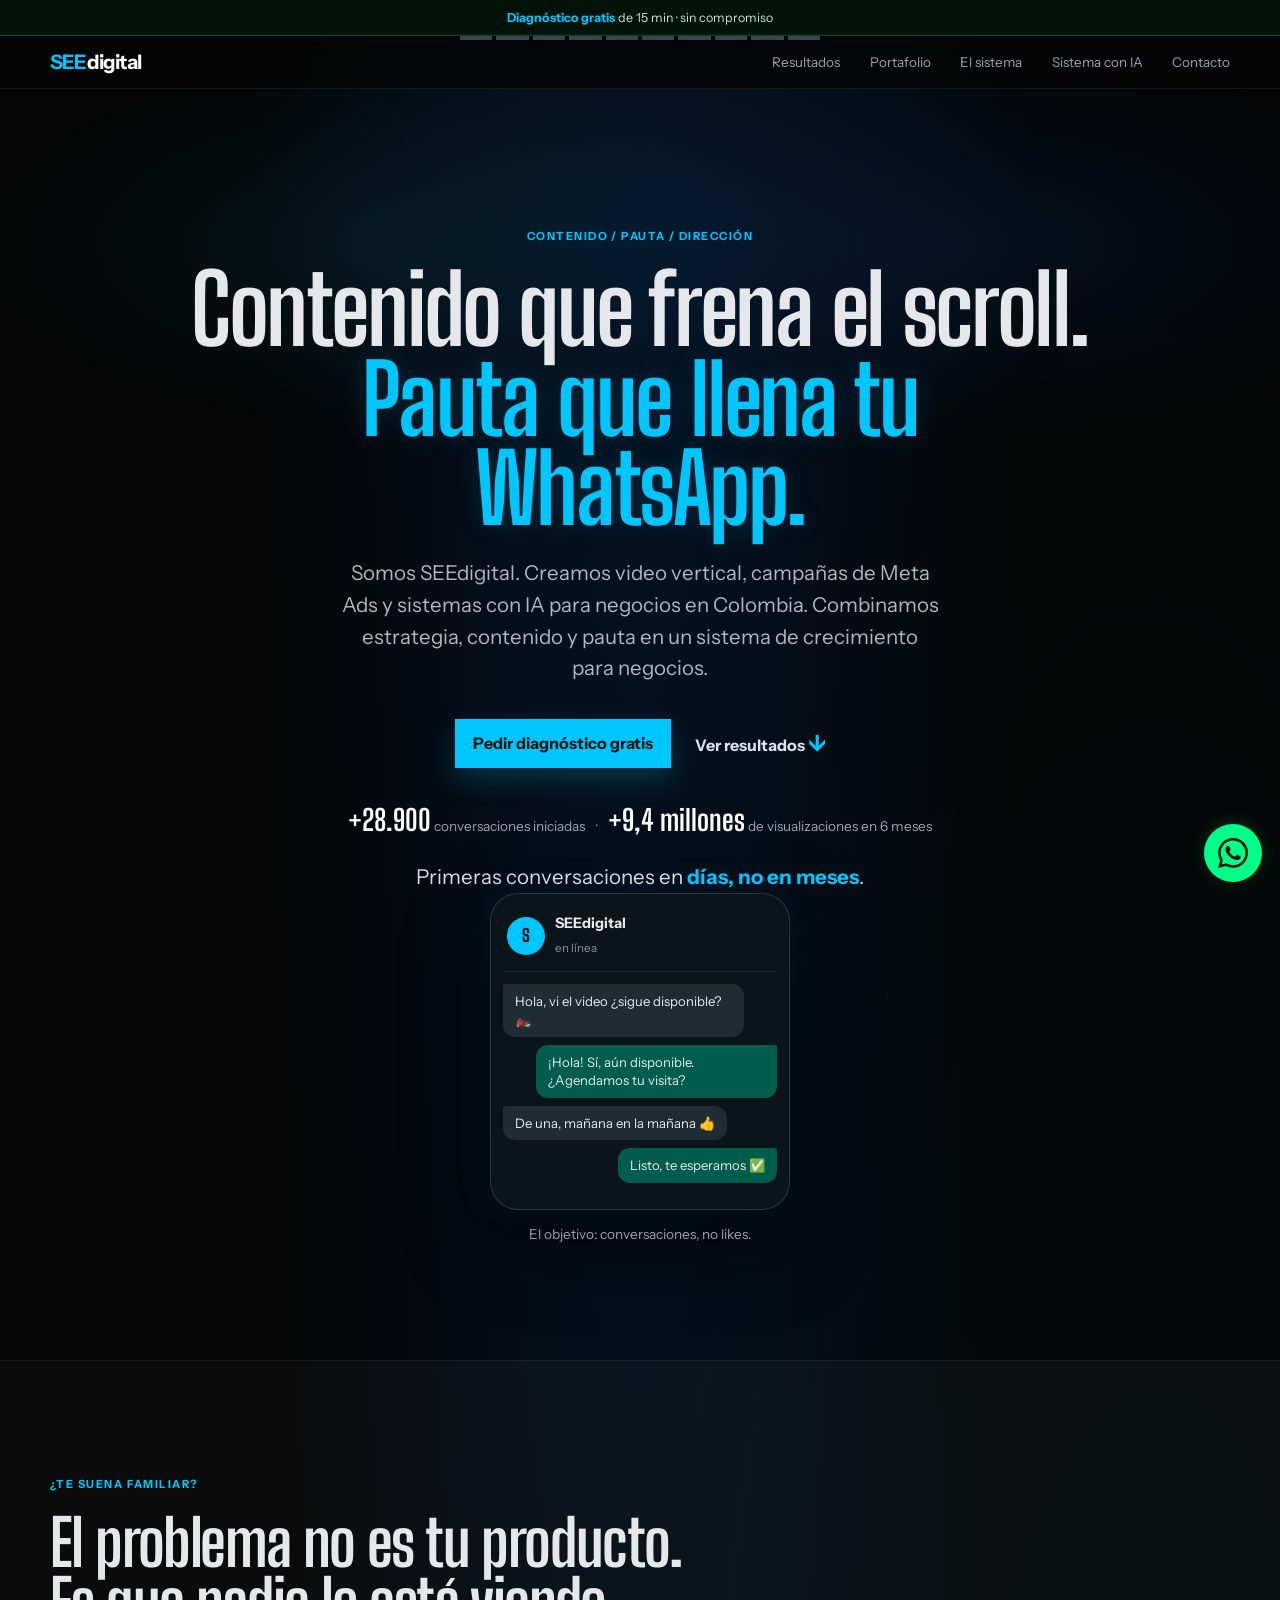
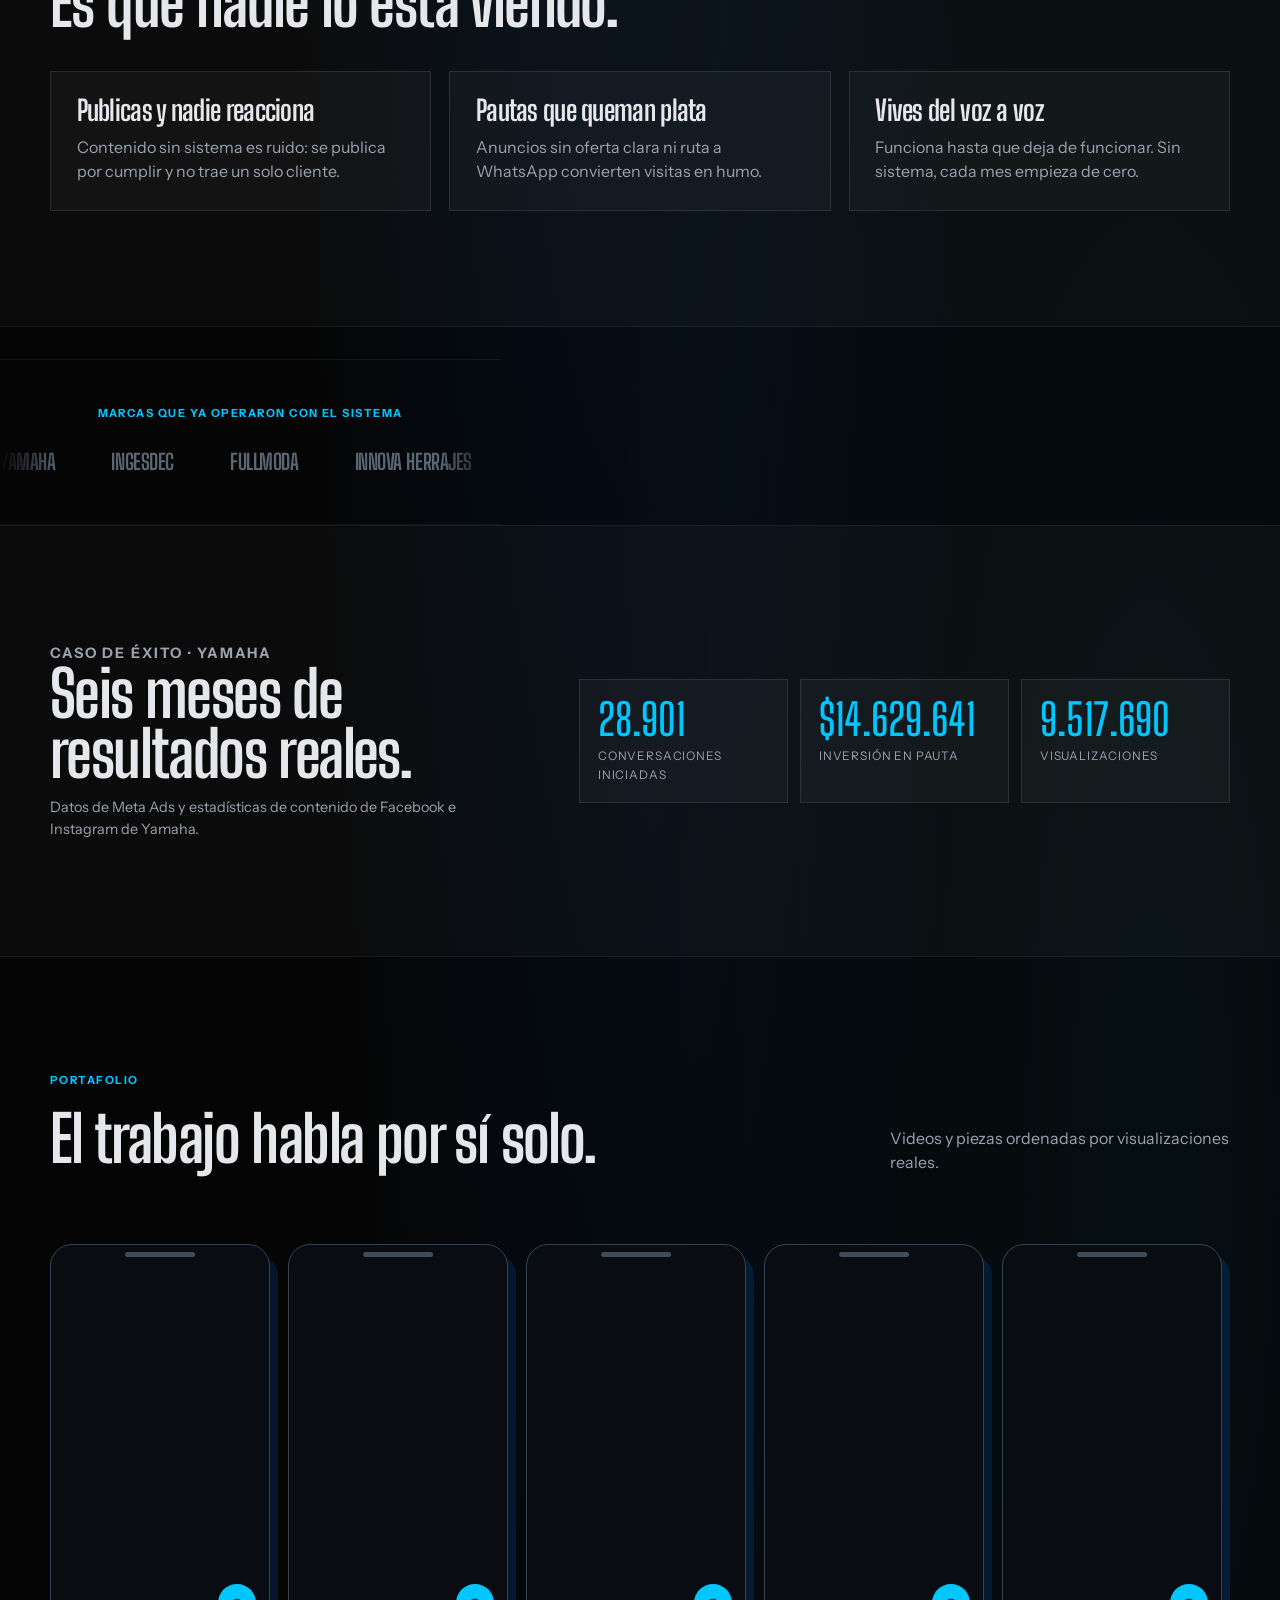
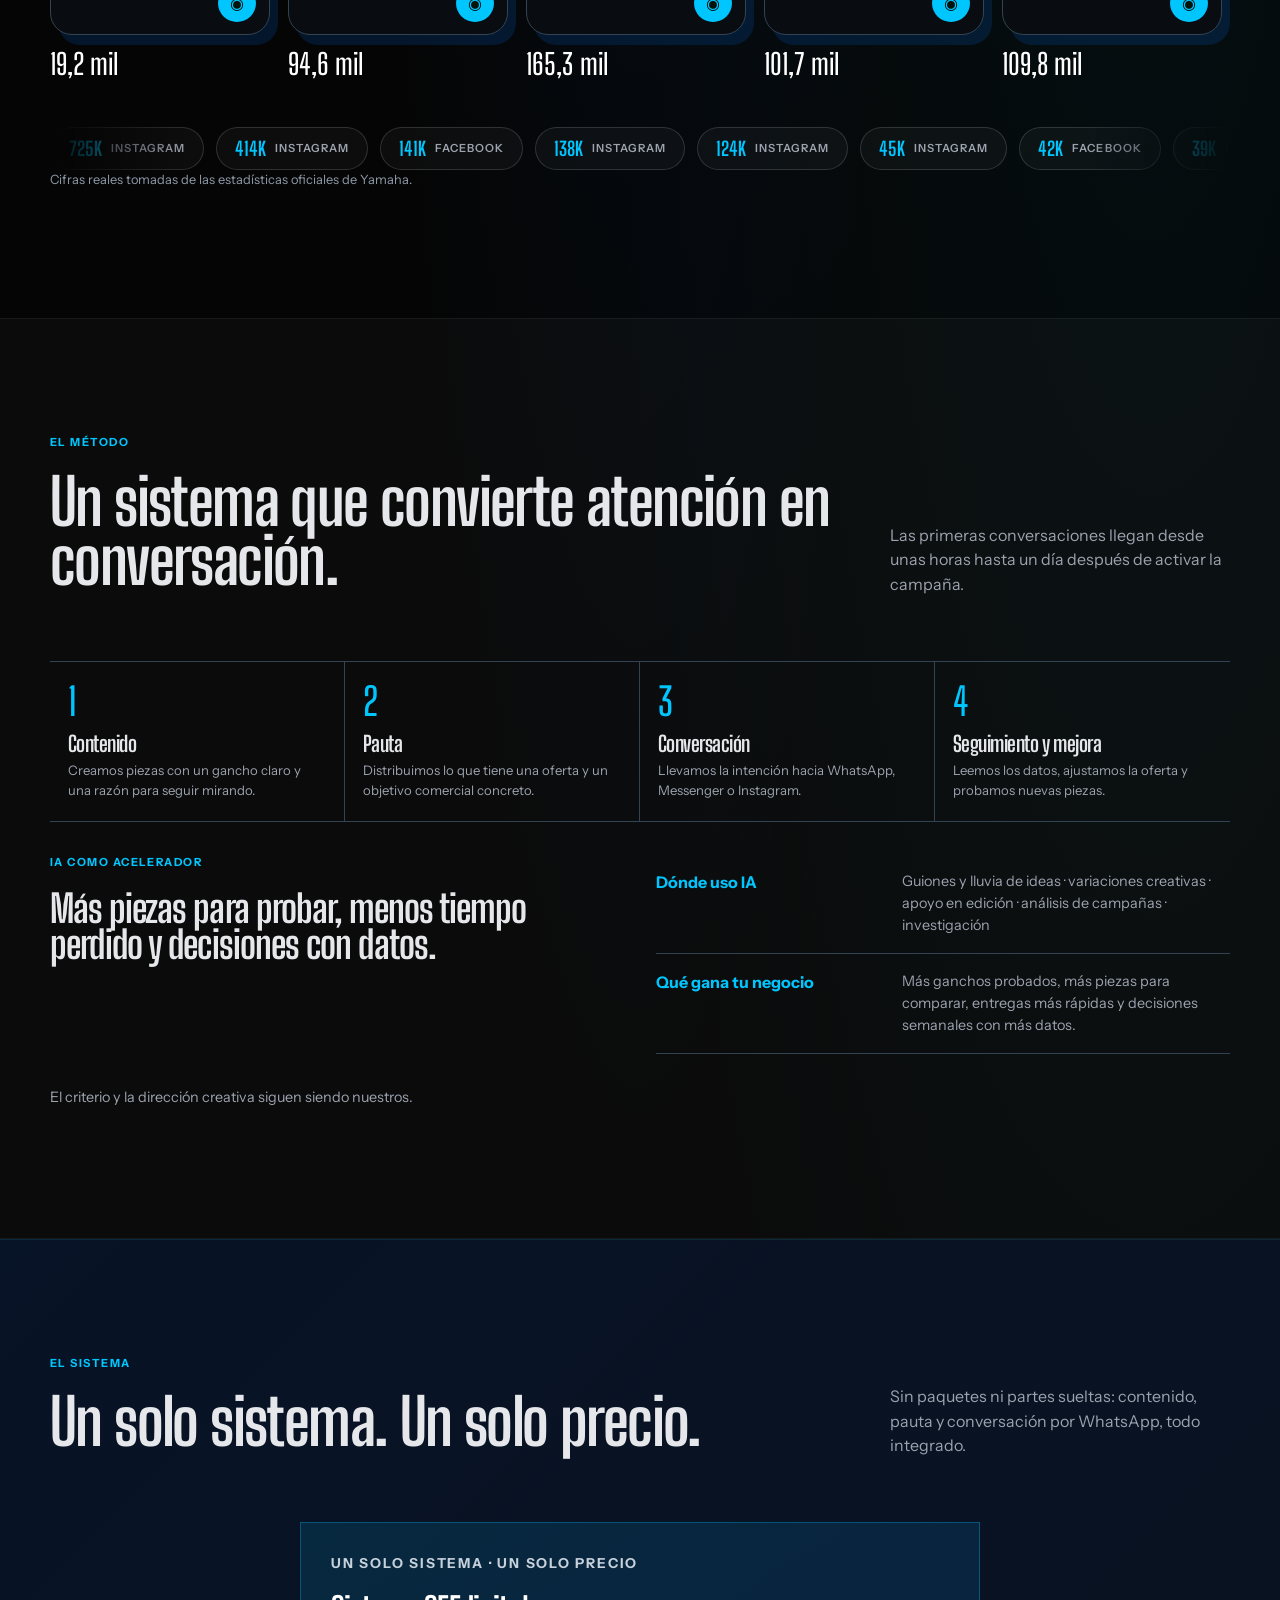
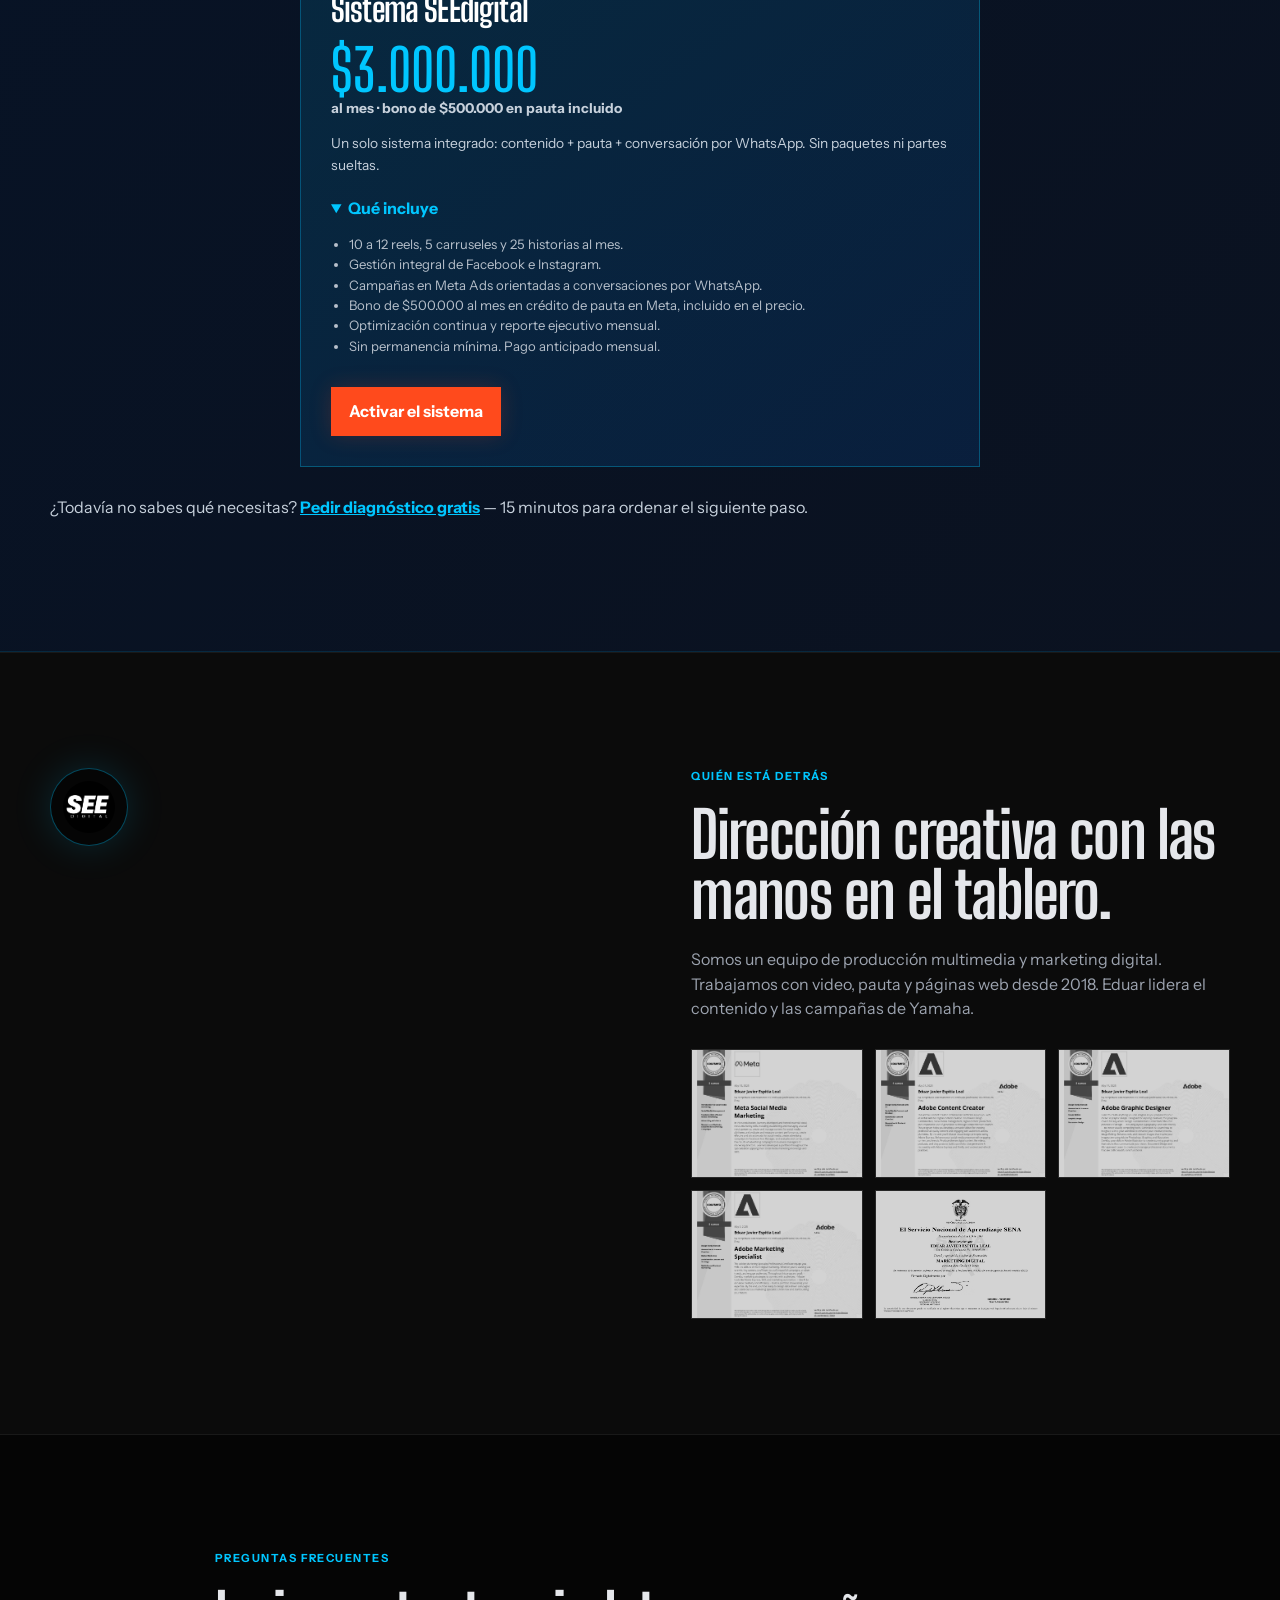
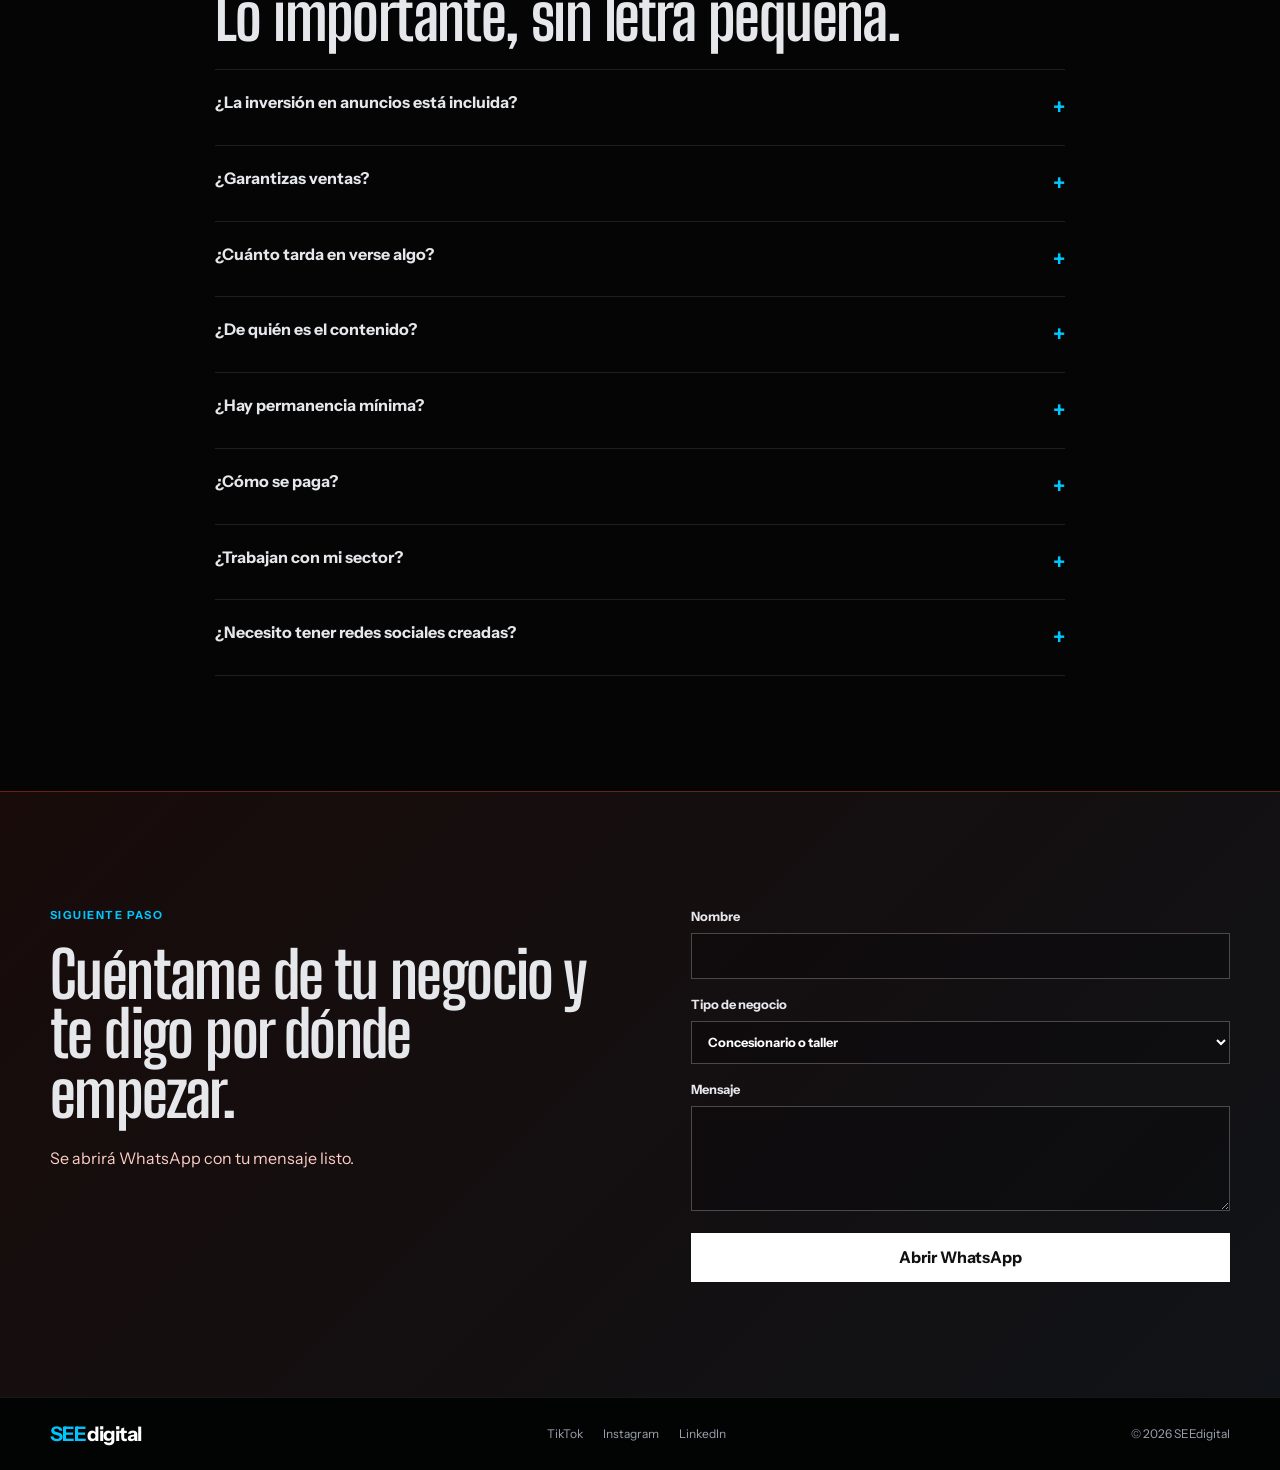
==== commit f0971339: "Portafolio en marquesina de pills, textos recortados, WhatsApp flotante circular" ====
--- a/index.html
+++ b/index.html
@@ -17,16 +17,16 @@
   <script type="module" src="app.js"></script>
 </head>
 <body>
-  <div class="topbar"><div class="topbar-inner"><span><strong>Diagnóstico gratis</strong> de 15 min · sin compromiso</span><a class="topbar-cta js-whatsapp" href="#">Agendar por WhatsApp</a></div></div>
+  <div class="topbar"><div class="topbar-inner"><span><strong>Diagnóstico gratis</strong> de 15 min · sin compromiso</span></div></div>
   <div class="shift-lights" aria-hidden="true"><i></i><i></i><i></i><i></i><i></i><i></i><i></i><i></i><i></i><i></i></div>
-  <nav class="nav" aria-label="Navegación principal"><a class="brand brand-wordmark" href="#inicio" aria-label="Volver al inicio"><span><b>SEE</b>digital</span></a><button class="menu-toggle" aria-expanded="false" aria-controls="nav-links">Menú</button><div id="nav-links" class="nav-links"><a href="#resultados">Resultados</a><a href="#portafolio">Portafolio</a><a href="#servicios">El sistema</a><a href="#sistema">Sistema con IA</a><a href="#contacto">Contacto</a><a class="nav-whatsapp js-whatsapp" href="#">WhatsApp</a></div></nav>
+  <nav class="nav" aria-label="Navegación principal"><a class="brand brand-wordmark" href="#inicio" aria-label="Volver al inicio"><span><b>SEE</b>digital</span></a><button class="menu-toggle" aria-expanded="false" aria-controls="nav-links">Menú</button><div id="nav-links" class="nav-links"><a href="#resultados">Resultados</a><a href="#portafolio">Portafolio</a><a href="#servicios">El sistema</a><a href="#sistema">Sistema con IA</a><a href="#contacto">Contacto</a></div></nav>
 
   <main>
     <header id="inicio" class="hero section-light"><div class="wrap hero-grid"><div class="hero-copy"><p class="eyebrow">Contenido / pauta / dirección</p><h1>Contenido que frena el scroll.<br><em>Pauta que llena tu WhatsApp.</em></h1><p class="lede">Somos SEEdigital. Creamos video vertical, campañas de Meta Ads y sistemas con IA para negocios en Colombia. Combinamos estrategia, contenido y pauta en un sistema de crecimiento para negocios.</p><div class="actions"><a class="button button-red js-whatsapp" href="#">Pedir diagnóstico gratis</a><a class="text-link" href="#resultados">Ver resultados <span>↓</span></a></div><p class="proof"><strong>+28.900</strong> conversaciones iniciadas <span>·</span> <strong>+9,4 millones</strong> de visualizaciones en 6 meses</p><p class="hero-promise">Primeras conversaciones en <strong>días, no en meses</strong>.</p></div><div class="hero-visual"><div class="phone-mock" aria-hidden="true"><div class="chat-head"><span class="chat-avatar">S</span><div><strong>SEEdigital</strong><small>en línea</small></div></div><div class="msg in">Hola, vi el video ¿sigue disponible? 🏍️</div><div class="msg out">¡Hola! Sí, aún disponible. ¿Agendamos tu visita?</div><div class="msg in">De una, mañana en la mañana 👍</div><div class="msg out">Listo, te esperamos ✅</div></div><p class="hero-visual-cap">El objetivo: conversaciones, no likes.</p></div></div></header>
 
     <section class="section-dark pain"><div class="wrap"><p class="eyebrow">¿Te suena familiar?</p><h2>El problema no es tu producto.<br>Es que nadie lo está viendo.</h2><div class="pain-grid"><article><h3>Publicas y nadie reacciona</h3><p>Contenido sin sistema es ruido: se publica por cumplir y no trae un solo cliente.</p></article><article><h3>Pautas que queman plata</h3><p>Anuncios sin oferta clara ni ruta a WhatsApp convierten visitas en humo.</p></article><article><h3>Vives del voz a voz</h3><p>Funciona hasta que deja de funcionar. Sin sistema, cada mes empieza de cero.</p></article></div></div></section>
 <div class="clients"><p class="eyebrow">Marcas que ya operaron con el sistema</p><div class="logo-marquee"><div class="logo-track"><span>YAMAHA</span><span>INGESDEC</span><span>FULLMODA</span><span>INNOVA HERRAJES</span><span>ALPHA MARKETING AGENCY</span><span>YAMAHA</span><span></span><span>FULLMODA</span><span>INNOVA HERRAJES</span><span>ALPHA MARKETING AGENCY</span></div></div></div>
-<section id="resultados" class="section-dark results"><div class="wrap"><div class="case-strip"><div class="case-head"><p class="eyebrow">Caso de éxito · Yamaha</p><h2>Seis meses de resultados reales.</h2><p>Marzo—agosto 2026 · Datos de Meta Ads y estadísticas de contenido de Facebook e Instagram de Yamaha.</p></div><div class="case-numbers"><div><strong>28.901</strong><span>conversaciones iniciadas</span></div><div><strong>$14.629.641</strong><span>inversión en pauta</span></div><div><strong>9.517.690</strong><span>visualizaciones</span></div></div></div></div></section>
+<section id="resultados" class="section-dark results"><div class="wrap"><div class="case-strip"><div class="case-head"><p class="eyebrow">Caso de éxito · Yamaha</p><h2>Seis meses de resultados reales.</h2><p>Datos de Meta Ads y estadísticas de contenido de Facebook e Instagram de Yamaha.</p></div><div class="case-numbers"><div><strong>28.901</strong><span>conversaciones iniciadas</span></div><div><strong>$14.629.641</strong><span>inversión en pauta</span></div><div><strong>9.517.690</strong><span>visualizaciones</span></div></div></div></div></section>
 
     
 
@@ -37,74 +37,9 @@
             <p class="eyebrow">Portafolio</p>
             <h2>El trabajo habla por sí solo.</h2>
           </div>
-          <p>Yamaha · mar–oct 2026. Videos y piezas ordenadas por visualizaciones reales.</p>
+          <p>Videos y piezas ordenadas por visualizaciones reales.</p>
         </div>
-        <div id="video-gallery" class="video-gallery"></div><div class="portfolio-grid">
-          <a class="portfolio-card" href="https://www.instagram.com/p/Db_L8lcFrjl/" target="_blank" rel="noopener">
-            <span class="pf-rank">#1</span>
-            <strong>725K</strong>
-            <span class="pf-views">visualizaciones · Instagram</span>
-            <b>MT-15 — ¿Cansado de ver la misma moto?</b>
-            <span class="pf-meta">Carrusel · ago 2026</span>
-          </a>
-          <a class="portfolio-card" href="https://www.instagram.com/p/DY7ZLYEko8S/" target="_blank" rel="noopener">
-            <span class="pf-rank">#2</span>
-            <strong>414K</strong>
-            <span class="pf-views">visualizaciones · Instagram</span>
-            <b>No se trata de comprar una moto…</b>
-            <span class="pf-meta">Foto · may 2026</span>
-          </a>
-          <a class="portfolio-card" href="https://www.facebook.com/reel/1794127751775237/" target="_blank" rel="noopener">
-            <span class="pf-rank">#3</span>
-            <strong>141K</strong>
-            <span class="pf-views">visualizaciones · Facebook</span>
-            <b>MT-15 — siente el torque</b>
-            <span class="pf-meta">Reel · sep 2026</span>
-          </a>
-          <a class="portfolio-card" href="https://www.instagram.com/p/DcRR8gulItE/" target="_blank" rel="noopener">
-            <span class="pf-rank">#4</span>
-            <strong>138K</strong>
-            <span class="pf-views">visualizaciones · Instagram</span>
-            <b>R-Series — ADN deportivo</b>
-            <span class="pf-meta">Carrusel · ago 2026</span>
-          </a>
-          <a class="portfolio-card" href="https://www.instagram.com/p/Dc1zuTvj1sr/" target="_blank" rel="noopener">
-            <span class="pf-rank">#5</span>
-            <strong>124K</strong>
-            <span class="pf-views">visualizaciones · Instagram</span>
-            <b>MT-15 — nuevo color, la oscuridad vibrante</b>
-            <span class="pf-meta">Carrusel · sep 2026</span>
-          </a>
-          <a class="portfolio-card" href="https://www.instagram.com/p/Dcg953NkXH8/" target="_blank" rel="noopener">
-            <span class="pf-rank">#6</span>
-            <strong>45K</strong>
-            <span class="pf-views">visualizaciones · Instagram</span>
-            <b>MT-15 — el lado oscuro se renueva</b>
-            <span class="pf-meta">Carrusel · ago 2026</span>
-          </a>
-          <a class="portfolio-card" href="https://www.facebook.com/reel/1047855204821113/" target="_blank" rel="noopener">
-            <span class="pf-rank">#7</span>
-            <strong>42K</strong>
-            <span class="pf-views">visualizaciones · Facebook</span>
-            <b>¡NUEVO COLOR, MISMA ACTITUD!</b>
-            <span class="pf-meta">Reel · sep 2026</span>
-          </a>
-          <a class="portfolio-card" href="https://www.facebook.com/reel/1096550982881444/" target="_blank" rel="noopener">
-            <span class="pf-rank">#8</span>
-            <strong>39K</strong>
-            <span class="pf-views">visualizaciones · Facebook</span>
-            <b>¿Buscabas una señal? — MT-15</b>
-            <span class="pf-meta">Reel · sep 2026</span>
-          </a>
-          <a class="portfolio-card" href="https://www.facebook.com/reel/4468201856755408/" target="_blank" rel="noopener">
-            <span class="pf-rank">#9</span>
-            <strong>23K</strong>
-            <span class="pf-views">visualizaciones · Facebook</span>
-            <b>YZF R3 — estilo agresivo</b>
-            <span class="pf-meta">Reel · ago 2026</span>
-          </a>
-        </div>
-        <p class="caption">Cifras reales tomadas de las estadísticas oficiales de Yamaha.</p>
+        <div id="video-gallery" class="video-gallery"></div><div class="pf-marquee logo-marquee"><div class="logo-track pf-track"><a class="pf-pill" href="https://www.instagram.com/p/Db_L8lcFrjl/" target="_blank" rel="noopener"><strong>725K</strong><span>Instagram</span></a><a class="pf-pill" href="https://www.instagram.com/p/DY7ZLYEko8S/" target="_blank" rel="noopener"><strong>414K</strong><span>Instagram</span></a><a class="pf-pill" href="https://www.facebook.com/reel/1794127751775237/" target="_blank" rel="noopener"><strong>141K</strong><span>Facebook</span></a><a class="pf-pill" href="https://www.instagram.com/p/DcRR8gulItE/" target="_blank" rel="noopener"><strong>138K</strong><span>Instagram</span></a><a class="pf-pill" href="https://www.instagram.com/p/Dc1zuTvj1sr/" target="_blank" rel="noopener"><strong>124K</strong><span>Instagram</span></a><a class="pf-pill" href="https://www.instagram.com/p/Dcg953NkXH8/" target="_blank" rel="noopener"><strong>45K</strong><span>Instagram</span></a><a class="pf-pill" href="https://www.facebook.com/reel/1047855204821113/" target="_blank" rel="noopener"><strong>42K</strong><span>Facebook</span></a><a class="pf-pill" href="https://www.facebook.com/reel/1096550982881444/" target="_blank" rel="noopener"><strong>39K</strong><span>Facebook</span></a><a class="pf-pill" href="https://www.facebook.com/reel/4468201856755408/" target="_blank" rel="noopener"><strong>23K</strong><span>Facebook</span></a><a class="pf-pill" href="https://www.instagram.com/p/Db_L8lcFrjl/" target="_blank" rel="noopener"><strong>725K</strong><span>Instagram</span></a><a class="pf-pill" href="https://www.instagram.com/p/DY7ZLYEko8S/" target="_blank" rel="noopener"><strong>414K</strong><span>Instagram</span></a><a class="pf-pill" href="https://www.facebook.com/reel/1794127751775237/" target="_blank" rel="noopener"><strong>141K</strong><span>Facebook</span></a><a class="pf-pill" href="https://www.instagram.com/p/DcRR8gulItE/" target="_blank" rel="noopener"><strong>138K</strong><span>Instagram</span></a><a class="pf-pill" href="https://www.instagram.com/p/Dc1zuTvj1sr/" target="_blank" rel="noopener"><strong>124K</strong><span>Instagram</span></a><a class="pf-pill" href="https://www.instagram.com/p/Dcg953NkXH8/" target="_blank" rel="noopener"><strong>45K</strong><span>Instagram</span></a><a class="pf-pill" href="https://www.facebook.com/reel/1047855204821113/" target="_blank" rel="noopener"><strong>42K</strong><span>Facebook</span></a><a class="pf-pill" href="https://www.facebook.com/reel/1096550982881444/" target="_blank" rel="noopener"><strong>39K</strong><span>Facebook</span></a><a class="pf-pill" href="https://www.facebook.com/reel/4468201856755408/" target="_blank" rel="noopener"><strong>23K</strong><span>Facebook</span></a></div></div><p class="caption">Cifras reales tomadas de las estadísticas oficiales de Yamaha.</p>
       </div>
     </section>
 
@@ -122,6 +57,6 @@
     <section id="contacto" class="section-red contact"><div class="wrap contact-grid"><div><p class="eyebrow">Siguiente paso</p><h2>Cuéntame de tu negocio y te digo por dónde empezar.</h2><p>Se abrirá WhatsApp con tu mensaje listo.</p></div><form id="contact-form"><label>Nombre<input name="nombre" required autocomplete="name"></label><label>Tipo de negocio<select name="negocio"><option>Concesionario o taller</option><option>Repuestos y accesorios</option><option>Industrial</option><option>Retail o moda</option><option>Salud</option><option>Agro</option><option>Servicios</option><option>Otro</option></select></label><label>Mensaje<textarea name="mensaje" rows="4" required></textarea></label><button class="button button-light" type="submit">Abrir WhatsApp</button></form></div></section>
   </main>
   <footer class="footer"><div class="wrap footer-inner"><a class="brand brand-wordmark" href="#inicio"><span><b>SEE</b>digital</span></a><div><a href="https://www.tiktok.com/@seedigital" target="_blank" rel="noopener">TikTok</a><a href="https://www.instagram.com/soyeduarespitia/" target="_blank" rel="noopener">Instagram</a><a href="https://www.linkedin.com/in/eduar-espitia-b4bb02224/" target="_blank" rel="noopener">LinkedIn</a></div><span>© 2026 SEEdigital</span></div></footer>
-<a class="js-whatsapp sticky-cta" href="#">Diagnóstico gratis por WhatsApp</a>
-</body>
+
+<a class="wa-float js-whatsapp" href="#" aria-label="Escríbenos por WhatsApp"><svg viewBox="0 0 24 24" aria-hidden="true"><path d="M17.472 14.382c-.297-.149-1.758-.867-2.03-.967-.273-.099-.471-.148-.67.15-.197.297-.767.966-.94 1.164-.173.199-.347.223-.644.075-.297-.15-1.255-.463-2.39-1.475-.883-.788-1.48-1.761-1.653-2.059-.173-.297-.018-.458.13-.606.134-.133.298-.347.446-.52.149-.174.198-.298.298-.497.099-.198.05-.371-.025-.52-.075-.149-.669-1.612-.916-2.207-.242-.579-.487-.5-.669-.51-.173-.008-.371-.01-.57-.01-.198 0-.52.074-.792.372-.272.297-1.04 1.016-1.04 2.479 0 1.462 1.065 2.875 1.213 3.074.149.198 2.096 3.2 5.077 4.487.709.306 1.262.489 1.694.625.712.227 1.36.195 1.871.118.571-.085 1.758-.719 2.006-1.413.248-.694.248-1.289.173-1.413-.074-.124-.272-.198-.57-.347m-5.421 7.403h-.004a9.87 9.87 0 01-5.031-1.378l-.361-.214-3.741.982.998-3.648-.235-.374a9.86 9.86 0 01-1.51-5.26c.001-5.45 4.436-9.884 9.888-9.884 2.64 0 5.122 1.03 6.988 2.898a9.825 9.825 0 012.893 6.994c-.003 5.45-4.437 9.884-9.885 9.884m8.413-18.297A11.815 11.815 0 0012.05 0C5.495 0 .16 5.335.157 11.892c0 2.096.547 4.142 1.588 5.945L.057 24l6.305-1.654a11.882 11.882 0 005.683 1.448h.005c6.554 0 11.89-5.335 11.893-11.893a11.821 11.821 0 00-3.48-8.413z"/></svg></a></body>
 </html>
--- a/styles.css
+++ b/styles.css
@@ -68,4 +68,14 @@
 .price-card.single{grid-column:2/span 4;max-width:680px;margin-inline:auto;text-align:left}
 .price-note{color:var(--green);font-weight:700;font-size:.9rem}
 @media(max-width:850px){.price-card.single{grid-column:auto;max-width:none}}
-.case-strip{display:grid;grid-template-columns:1fr 1.4fr;gap:clamp(2rem,5vw,4rem);align-items:center}.case-head h2{margin-bottom:.8rem}.case-head p{color:#9ca3af;font-size:.9rem;margin-bottom:0}.case-numbers{display:grid;grid-template-columns:repeat(3,1fr);gap:12px}.case-numbers>div{background:rgba(255,255,255,.035);border:1px solid rgba(255,255,255,.1);padding:18px}.case-numbers strong{display:block;font:600 clamp(1.8rem,3.4vw,2.8rem) var(--display);color:var(--green);line-height:1}.case-numbers span{display:block;margin-top:6px;font-size:.74rem;color:#9ca3af;text-transform:uppercase;letter-spacing:.07em}@media(max-width:850px){.case-strip{grid-template-columns:1fr}.case-numbers{grid-template-columns:1fr 1fr}}@media(max-width:520px){.case-numbers{grid-template-columns:1fr}}+.case-strip{display:grid;grid-template-columns:1fr 1.4fr;gap:clamp(2rem,5vw,4rem);align-items:center}.case-head h2{margin-bottom:.8rem}.case-head p{color:#9ca3af;font-size:.9rem;margin-bottom:0}.case-numbers{display:grid;grid-template-columns:repeat(3,1fr);gap:12px}.case-numbers>div{background:rgba(255,255,255,.035);border:1px solid rgba(255,255,255,.1);padding:18px}.case-numbers strong{display:block;font:600 clamp(1.8rem,3.4vw,2.8rem) var(--display);color:var(--green);line-height:1}.case-numbers span{display:block;margin-top:6px;font-size:.74rem;color:#9ca3af;text-transform:uppercase;letter-spacing:.07em}@media(max-width:850px){.case-strip{grid-template-columns:1fr}.case-numbers{grid-template-columns:1fr 1fr}}@media(max-width:520px){.case-numbers{grid-template-columns:1fr}}
+
+.wa-float{position:fixed;right:18px;bottom:18px;z-index:40;width:58px;height:58px;border-radius:50%;background:var(--wa);display:flex;align-items:center;justify-content:center;box-shadow:0 8px 26px rgba(0,0,0,.5),0 0 18px rgba(0,255,136,.22);transition:transform .2s}
+.wa-float:hover{transform:scale(1.08)}
+.wa-float svg{width:30px;height:30px;fill:#04140b}
+.pf-marquee{margin-top:26px}
+.pf-track{gap:12px;animation-duration:36s}
+.pf-pill{display:inline-flex;align-items:center;gap:9px;padding:9px 18px;border:1px solid rgba(255,255,255,.14);background:rgba(255,255,255,.035);border-radius:999px;white-space:nowrap;transition:border-color .2s,transform .2s}
+.pf-pill:hover{border-color:rgba(0,198,255,.55);transform:translateY(-2px)}
+.pf-pill strong{font:700 1.2rem var(--display);color:var(--green);letter-spacing:0}
+.pf-pill span{font-family:var(--body);font-weight:600;font-size:.7rem;letter-spacing:.09em;text-transform:uppercase;color:#9ca3af}
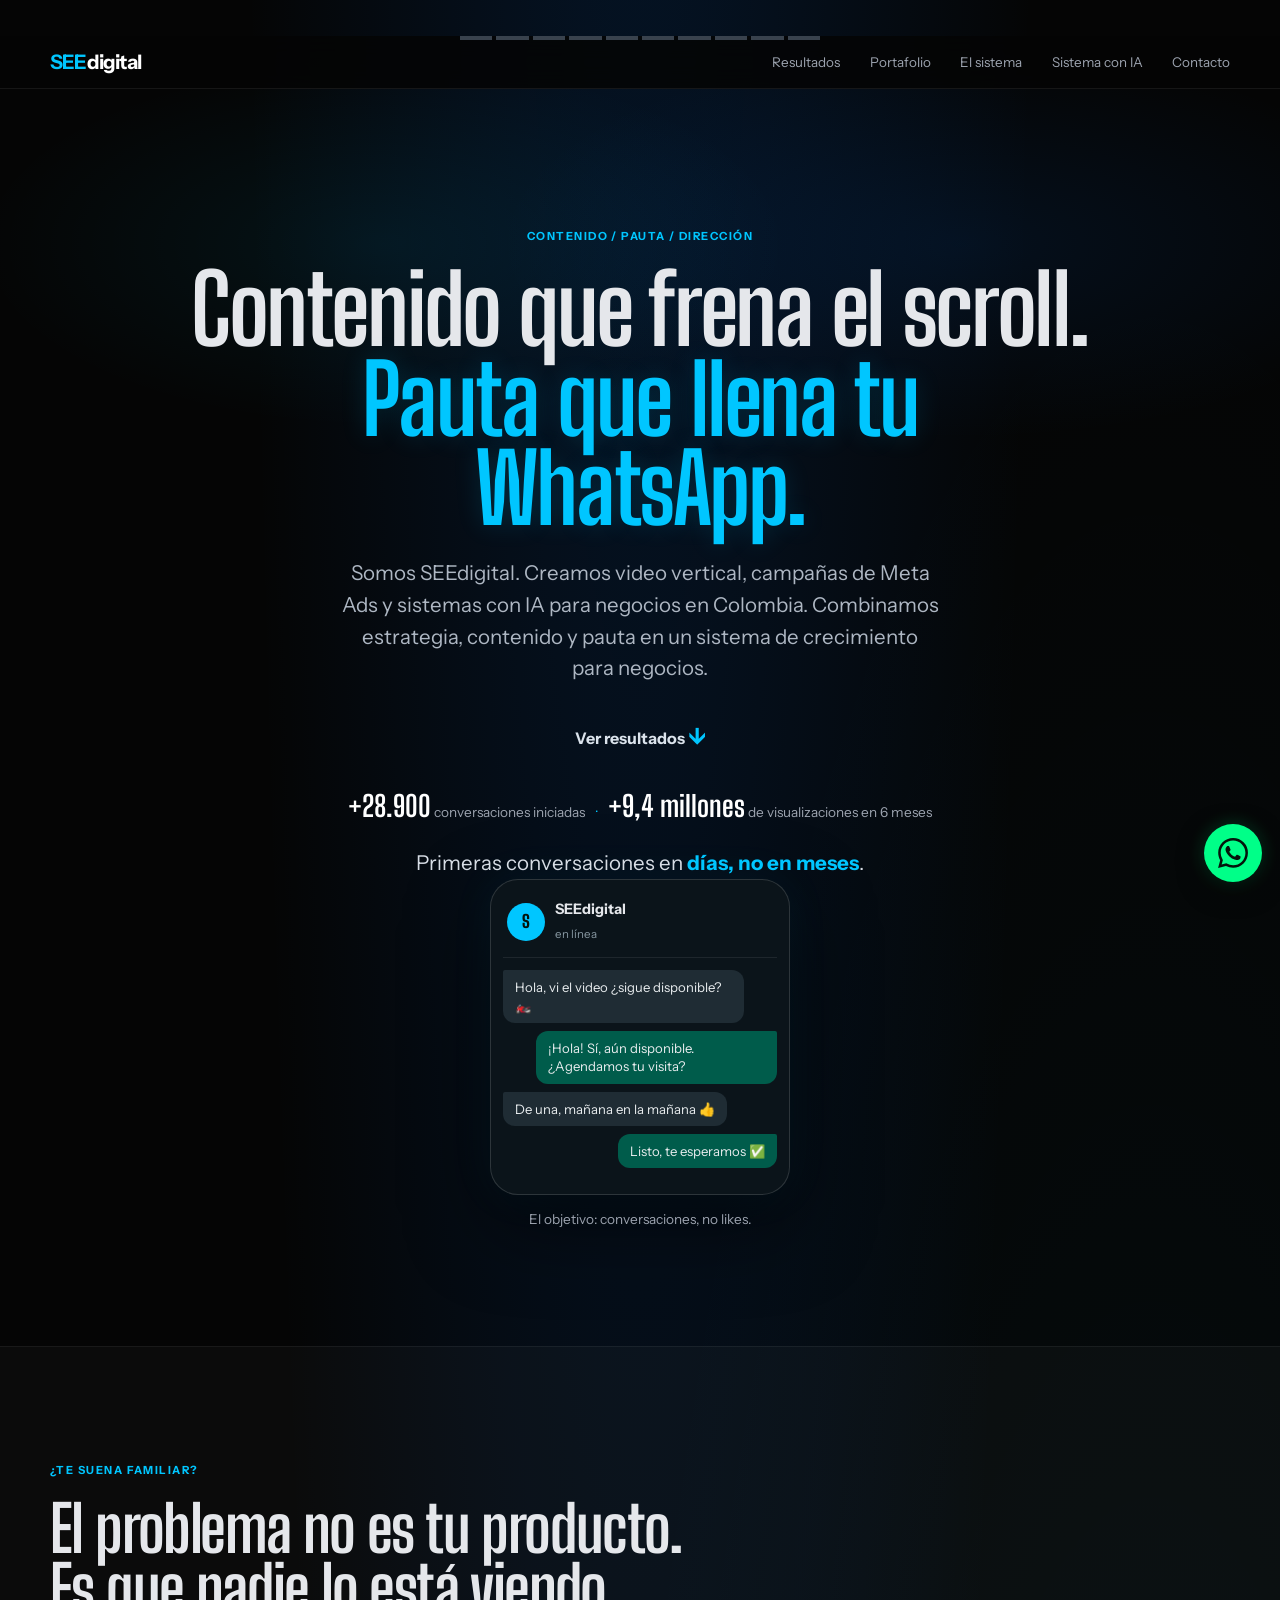
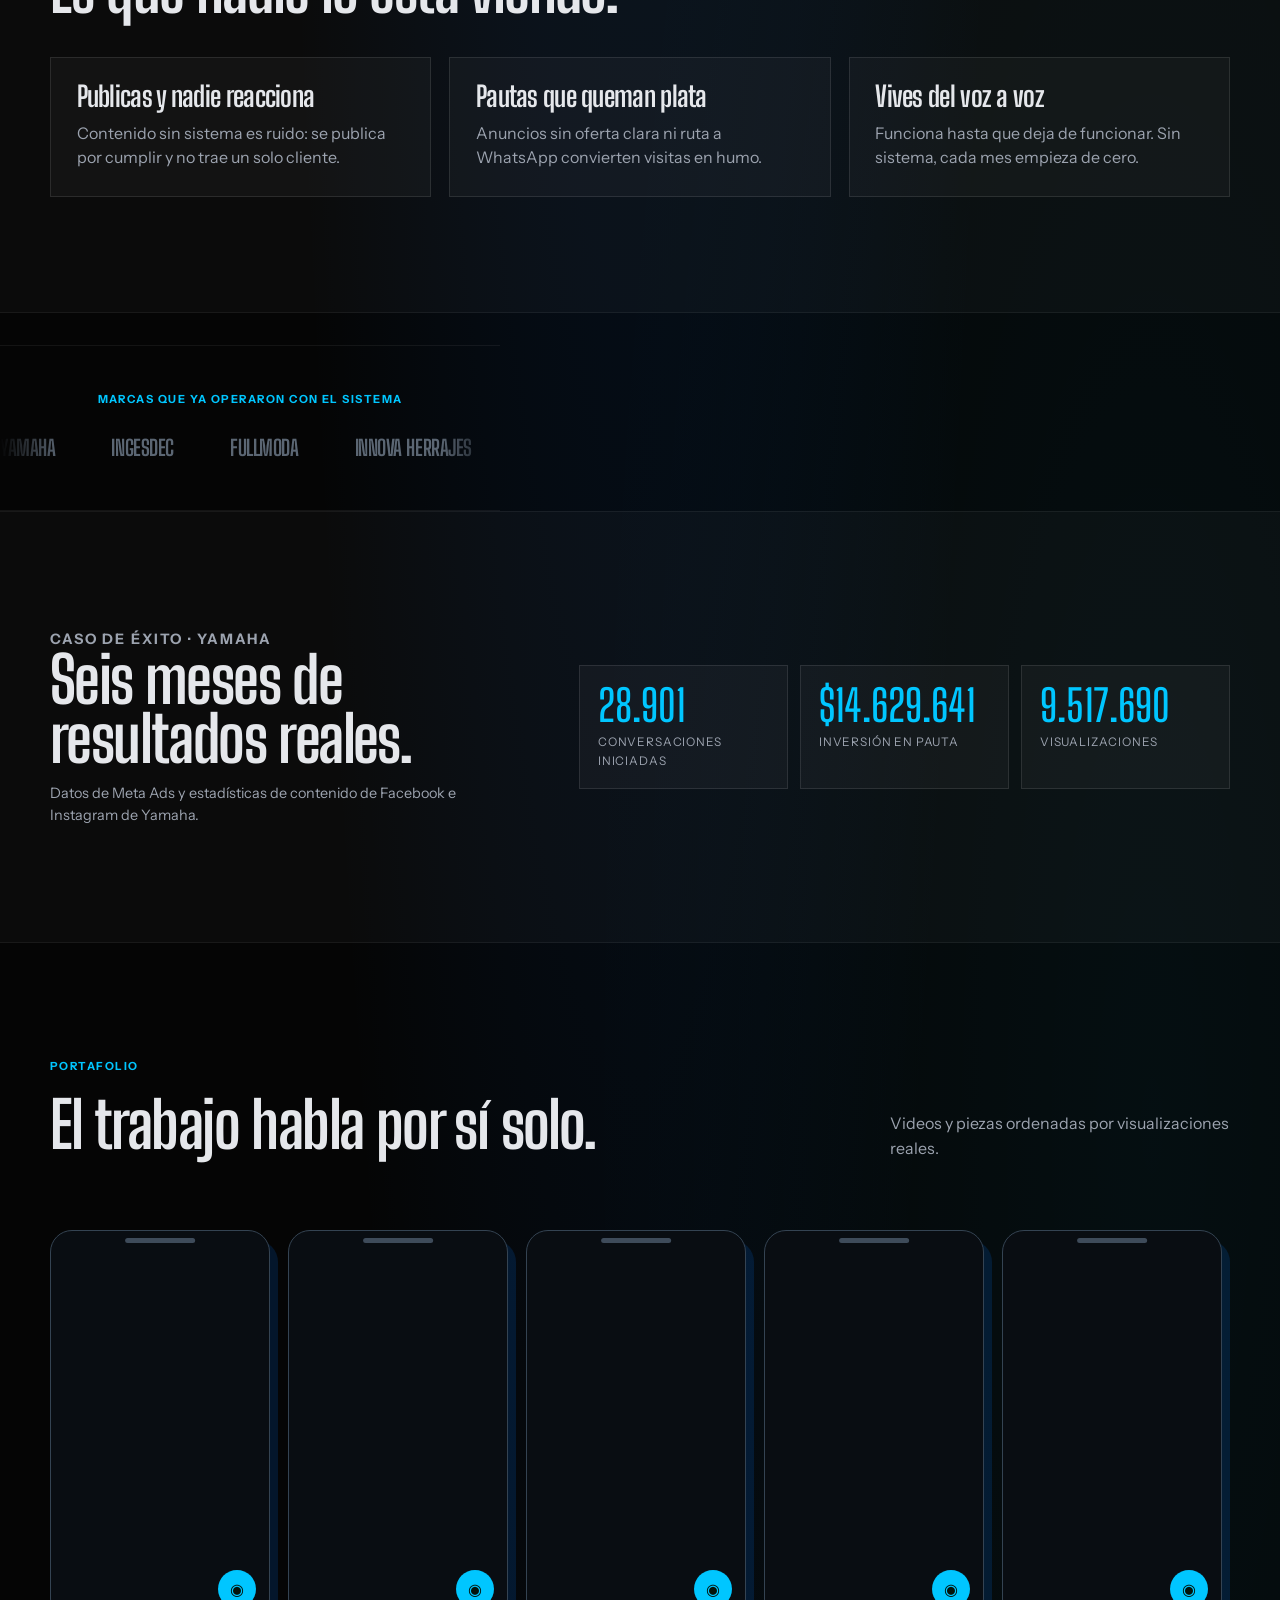
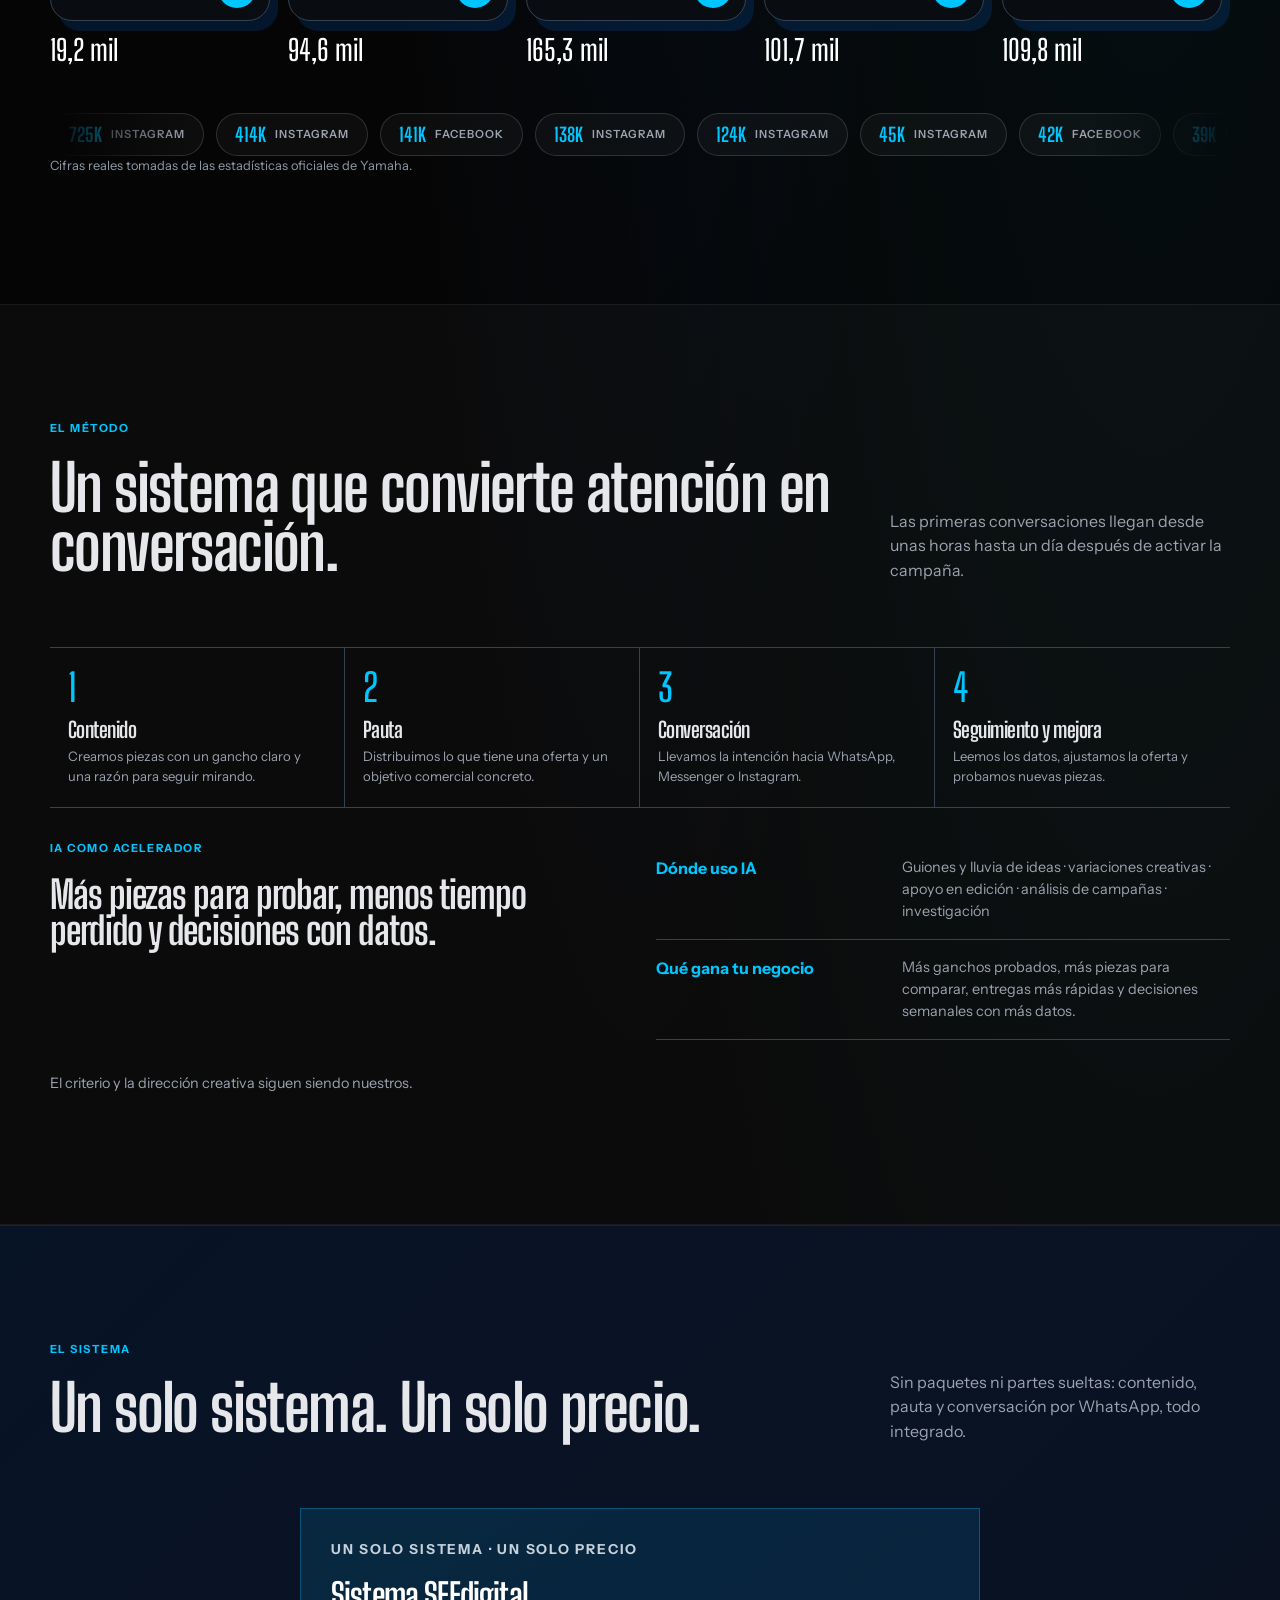
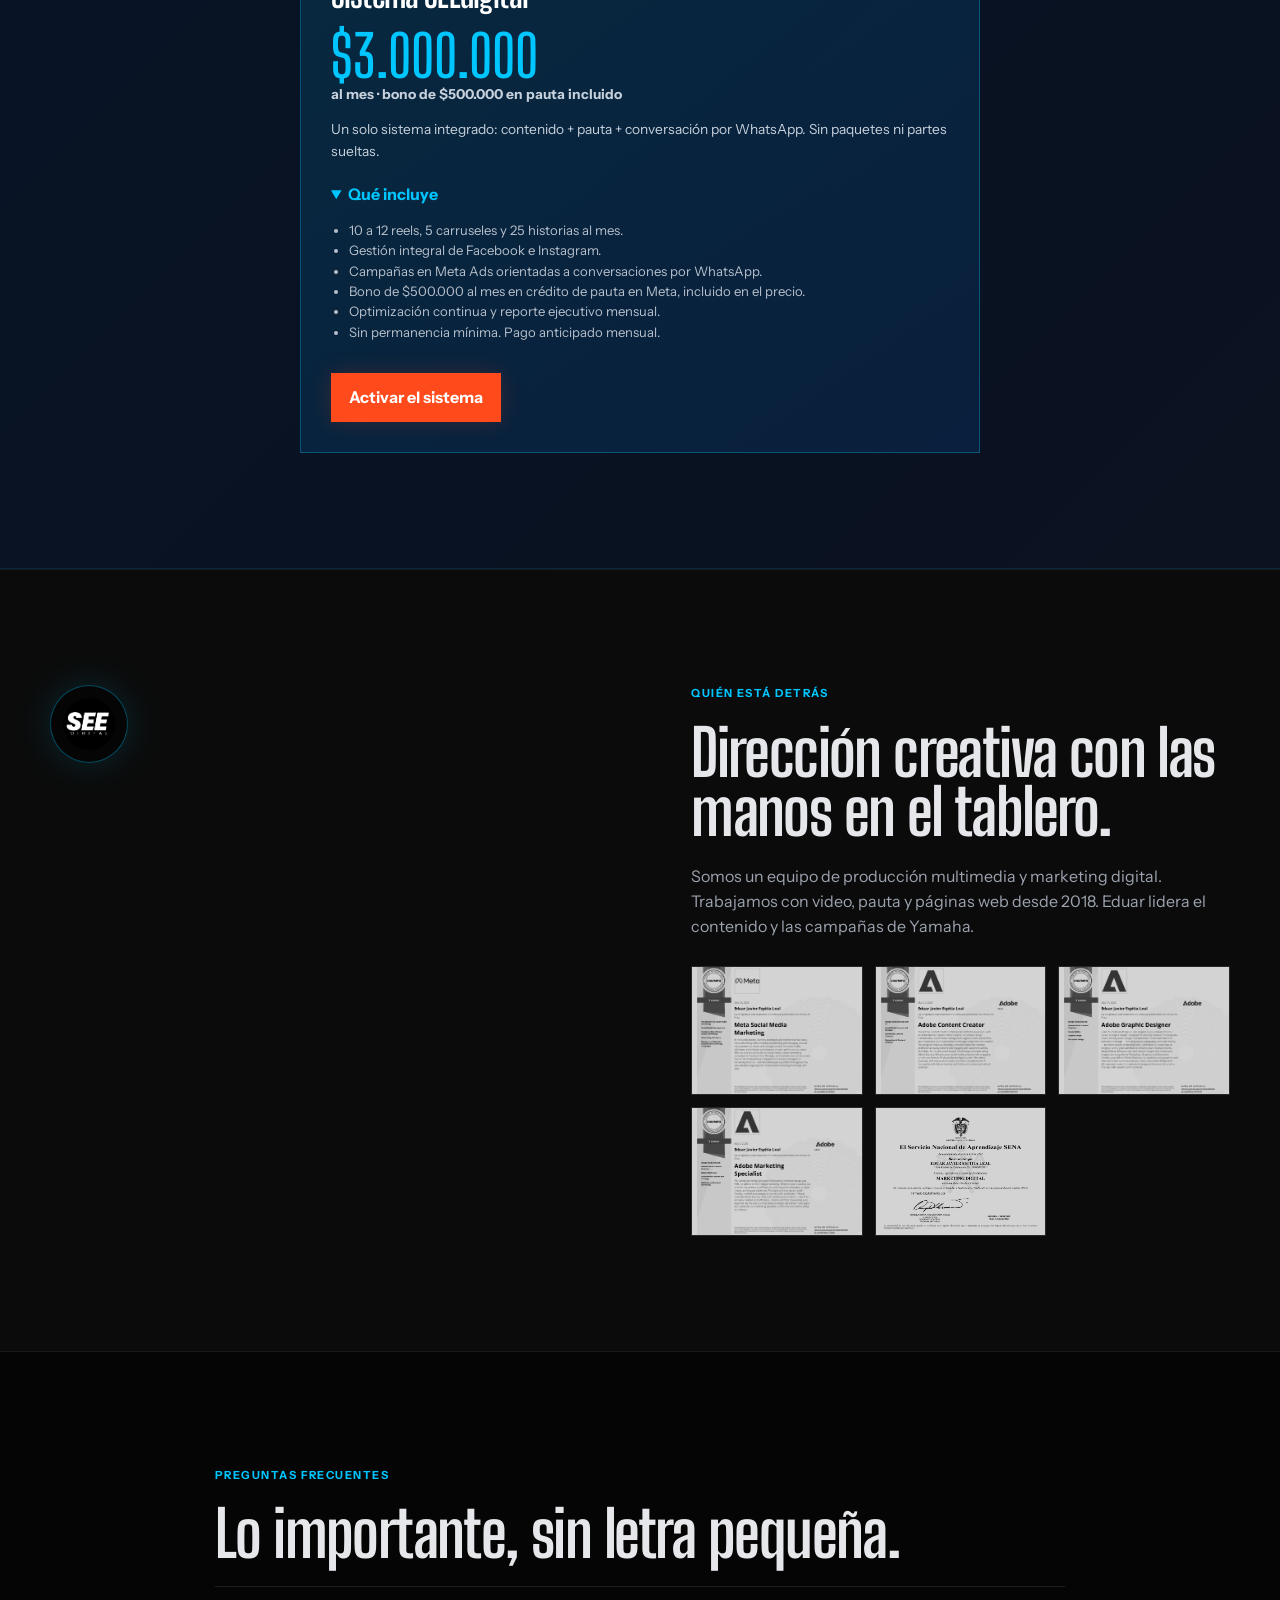
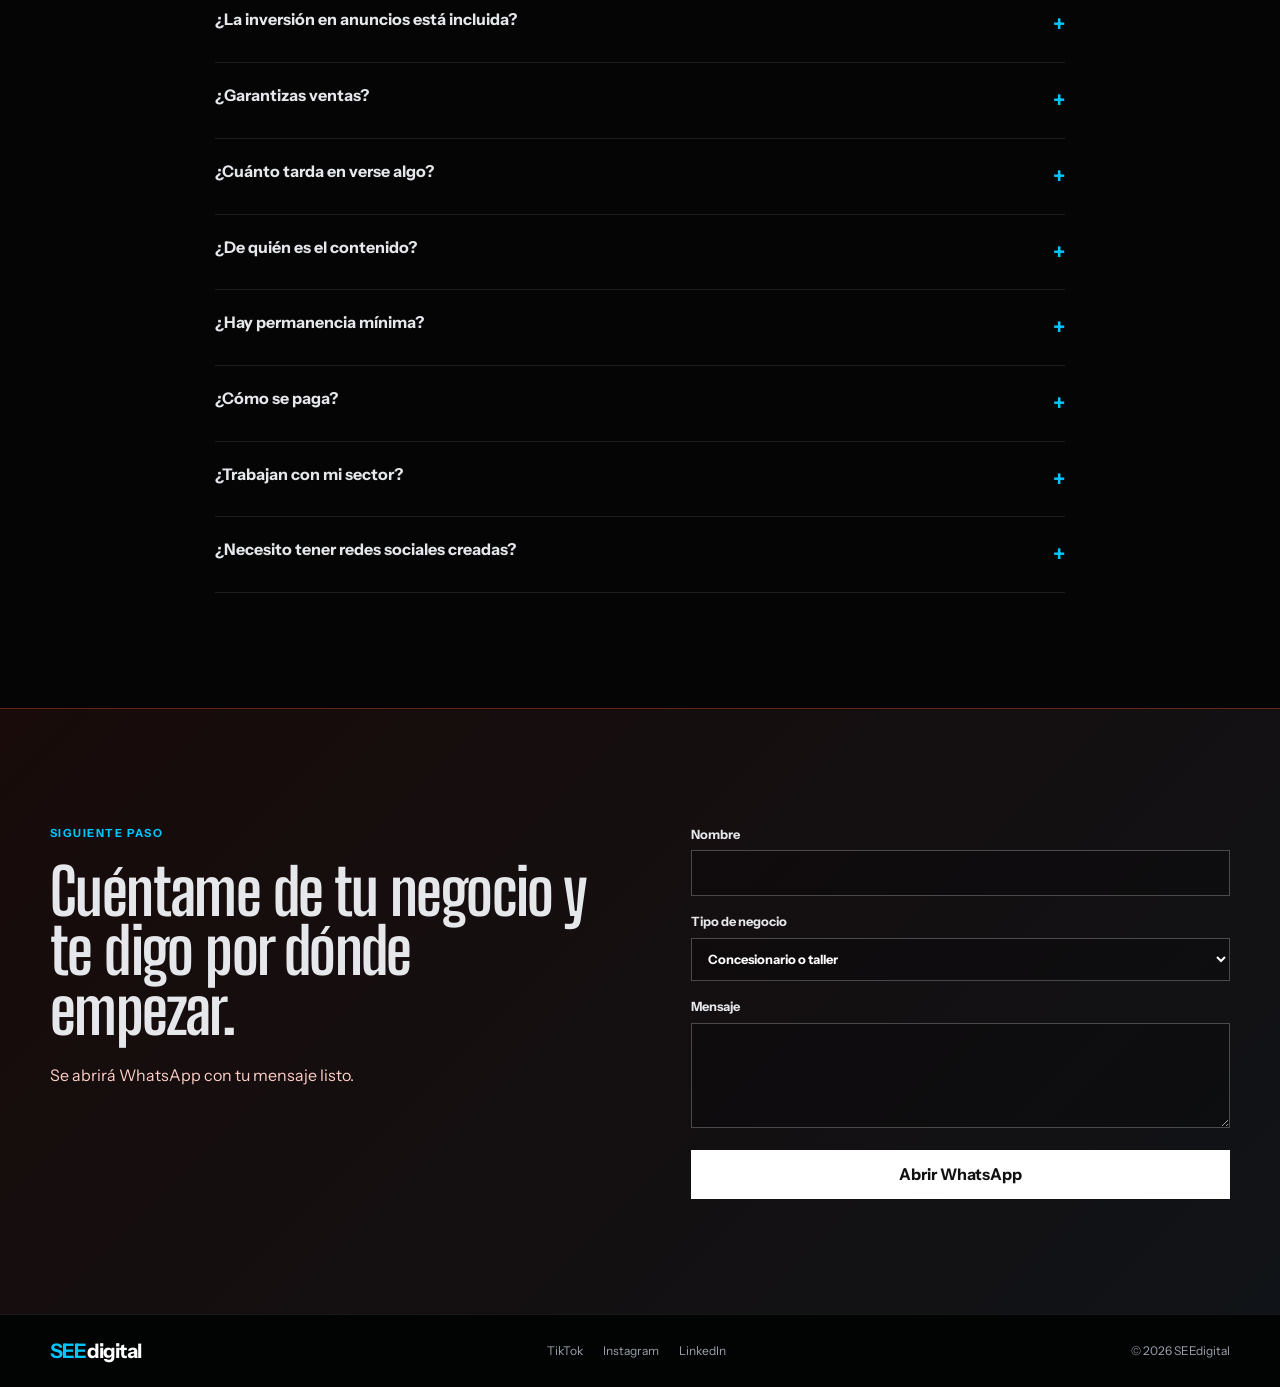
==== commit 017cd5ca: "Eliminar todos los diagnósticos de 15 min (topbar, hero, servicios)" ====
--- a/index.html
+++ b/index.html
@@ -17,12 +17,12 @@
   <script type="module" src="app.js"></script>
 </head>
 <body>
-  <div class="topbar"><div class="topbar-inner"><span><strong>Diagnóstico gratis</strong> de 15 min · sin compromiso</span></div></div>
+  
   <div class="shift-lights" aria-hidden="true"><i></i><i></i><i></i><i></i><i></i><i></i><i></i><i></i><i></i><i></i></div>
   <nav class="nav" aria-label="Navegación principal"><a class="brand brand-wordmark" href="#inicio" aria-label="Volver al inicio"><span><b>SEE</b>digital</span></a><button class="menu-toggle" aria-expanded="false" aria-controls="nav-links">Menú</button><div id="nav-links" class="nav-links"><a href="#resultados">Resultados</a><a href="#portafolio">Portafolio</a><a href="#servicios">El sistema</a><a href="#sistema">Sistema con IA</a><a href="#contacto">Contacto</a></div></nav>
 
   <main>
-    <header id="inicio" class="hero section-light"><div class="wrap hero-grid"><div class="hero-copy"><p class="eyebrow">Contenido / pauta / dirección</p><h1>Contenido que frena el scroll.<br><em>Pauta que llena tu WhatsApp.</em></h1><p class="lede">Somos SEEdigital. Creamos video vertical, campañas de Meta Ads y sistemas con IA para negocios en Colombia. Combinamos estrategia, contenido y pauta en un sistema de crecimiento para negocios.</p><div class="actions"><a class="button button-red js-whatsapp" href="#">Pedir diagnóstico gratis</a><a class="text-link" href="#resultados">Ver resultados <span>↓</span></a></div><p class="proof"><strong>+28.900</strong> conversaciones iniciadas <span>·</span> <strong>+9,4 millones</strong> de visualizaciones en 6 meses</p><p class="hero-promise">Primeras conversaciones en <strong>días, no en meses</strong>.</p></div><div class="hero-visual"><div class="phone-mock" aria-hidden="true"><div class="chat-head"><span class="chat-avatar">S</span><div><strong>SEEdigital</strong><small>en línea</small></div></div><div class="msg in">Hola, vi el video ¿sigue disponible? 🏍️</div><div class="msg out">¡Hola! Sí, aún disponible. ¿Agendamos tu visita?</div><div class="msg in">De una, mañana en la mañana 👍</div><div class="msg out">Listo, te esperamos ✅</div></div><p class="hero-visual-cap">El objetivo: conversaciones, no likes.</p></div></div></header>
+    <header id="inicio" class="hero section-light"><div class="wrap hero-grid"><div class="hero-copy"><p class="eyebrow">Contenido / pauta / dirección</p><h1>Contenido que frena el scroll.<br><em>Pauta que llena tu WhatsApp.</em></h1><p class="lede">Somos SEEdigital. Creamos video vertical, campañas de Meta Ads y sistemas con IA para negocios en Colombia. Combinamos estrategia, contenido y pauta en un sistema de crecimiento para negocios.</p><div class="actions"><a class="text-link" href="#resultados">Ver resultados <span>↓</span></a></div><p class="proof"><strong>+28.900</strong> conversaciones iniciadas <span>·</span> <strong>+9,4 millones</strong> de visualizaciones en 6 meses</p><p class="hero-promise">Primeras conversaciones en <strong>días, no en meses</strong>.</p></div><div class="hero-visual"><div class="phone-mock" aria-hidden="true"><div class="chat-head"><span class="chat-avatar">S</span><div><strong>SEEdigital</strong><small>en línea</small></div></div><div class="msg in">Hola, vi el video ¿sigue disponible? 🏍️</div><div class="msg out">¡Hola! Sí, aún disponible. ¿Agendamos tu visita?</div><div class="msg in">De una, mañana en la mañana 👍</div><div class="msg out">Listo, te esperamos ✅</div></div><p class="hero-visual-cap">El objetivo: conversaciones, no likes.</p></div></div></header>
 
     <section class="section-dark pain"><div class="wrap"><p class="eyebrow">¿Te suena familiar?</p><h2>El problema no es tu producto.<br>Es que nadie lo está viendo.</h2><div class="pain-grid"><article><h3>Publicas y nadie reacciona</h3><p>Contenido sin sistema es ruido: se publica por cumplir y no trae un solo cliente.</p></article><article><h3>Pautas que queman plata</h3><p>Anuncios sin oferta clara ni ruta a WhatsApp convierten visitas en humo.</p></article><article><h3>Vives del voz a voz</h3><p>Funciona hasta que deja de funcionar. Sin sistema, cada mes empieza de cero.</p></article></div></div></section>
 <div class="clients"><p class="eyebrow">Marcas que ya operaron con el sistema</p><div class="logo-marquee"><div class="logo-track"><span>YAMAHA</span><span>INGESDEC</span><span>FULLMODA</span><span>INNOVA HERRAJES</span><span>ALPHA MARKETING AGENCY</span><span>YAMAHA</span><span></span><span>FULLMODA</span><span>INNOVA HERRAJES</span><span>ALPHA MARKETING AGENCY</span></div></div></div>
@@ -47,7 +47,7 @@
 
     
 
-    <section id="servicios" class="section-blue pricing"><div class="wrap"><div class="section-heading"><div><p class="eyebrow">El sistema</p><h2>Un solo sistema. Un solo precio.</h2></div><p>Sin paquetes ni partes sueltas: contenido, pauta y conversación por WhatsApp, todo integrado.</p></div><div id="pricing-grid" class="pricing-grid"></div><p class="diagnosis">¿Todavía no sabes qué necesitas? <a class="js-whatsapp" href="#">Pedir diagnóstico gratis</a> — 15 minutos para ordenar el siguiente paso.</p></div></section>
+    <section id="servicios" class="section-blue pricing"><div class="wrap"><div class="section-heading"><div><p class="eyebrow">El sistema</p><h2>Un solo sistema. Un solo precio.</h2></div><p>Sin paquetes ni partes sueltas: contenido, pauta y conversación por WhatsApp, todo integrado.</p></div><div id="pricing-grid" class="pricing-grid"></div></div></section>
 
 
 
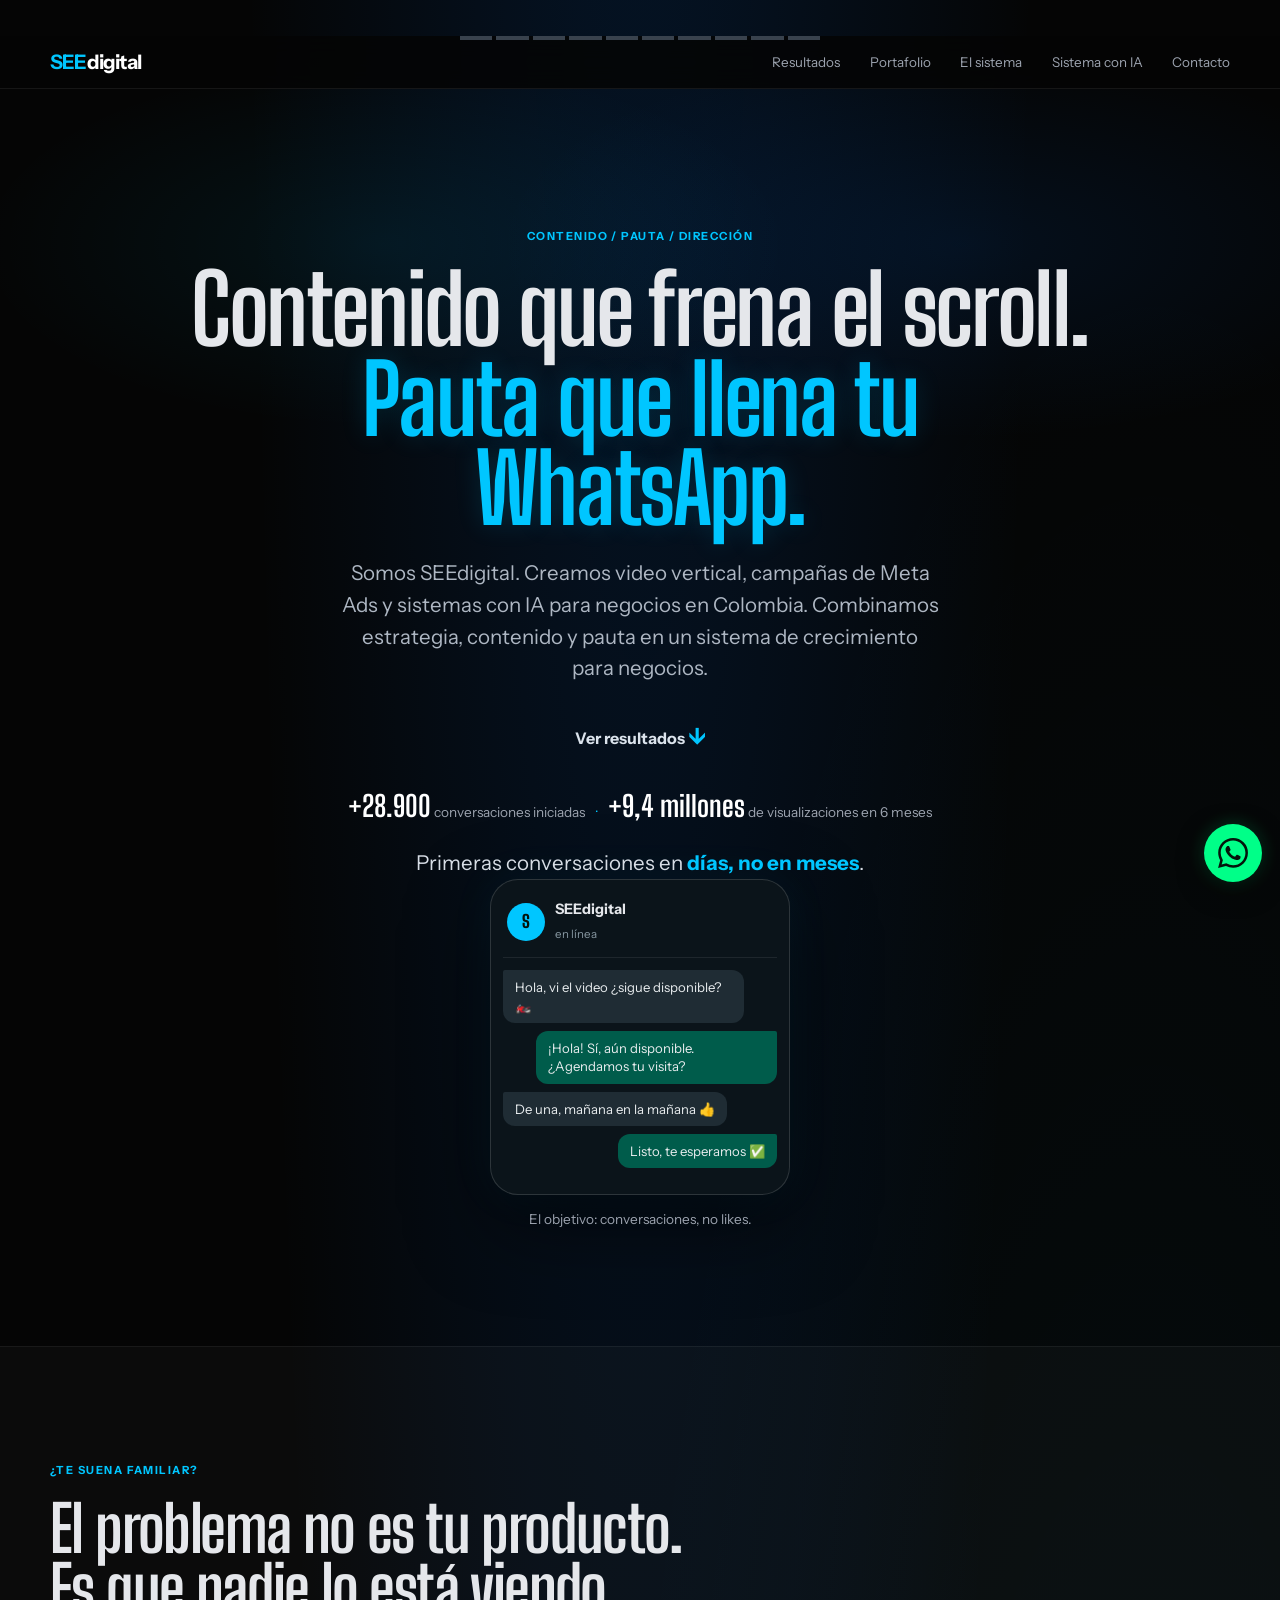
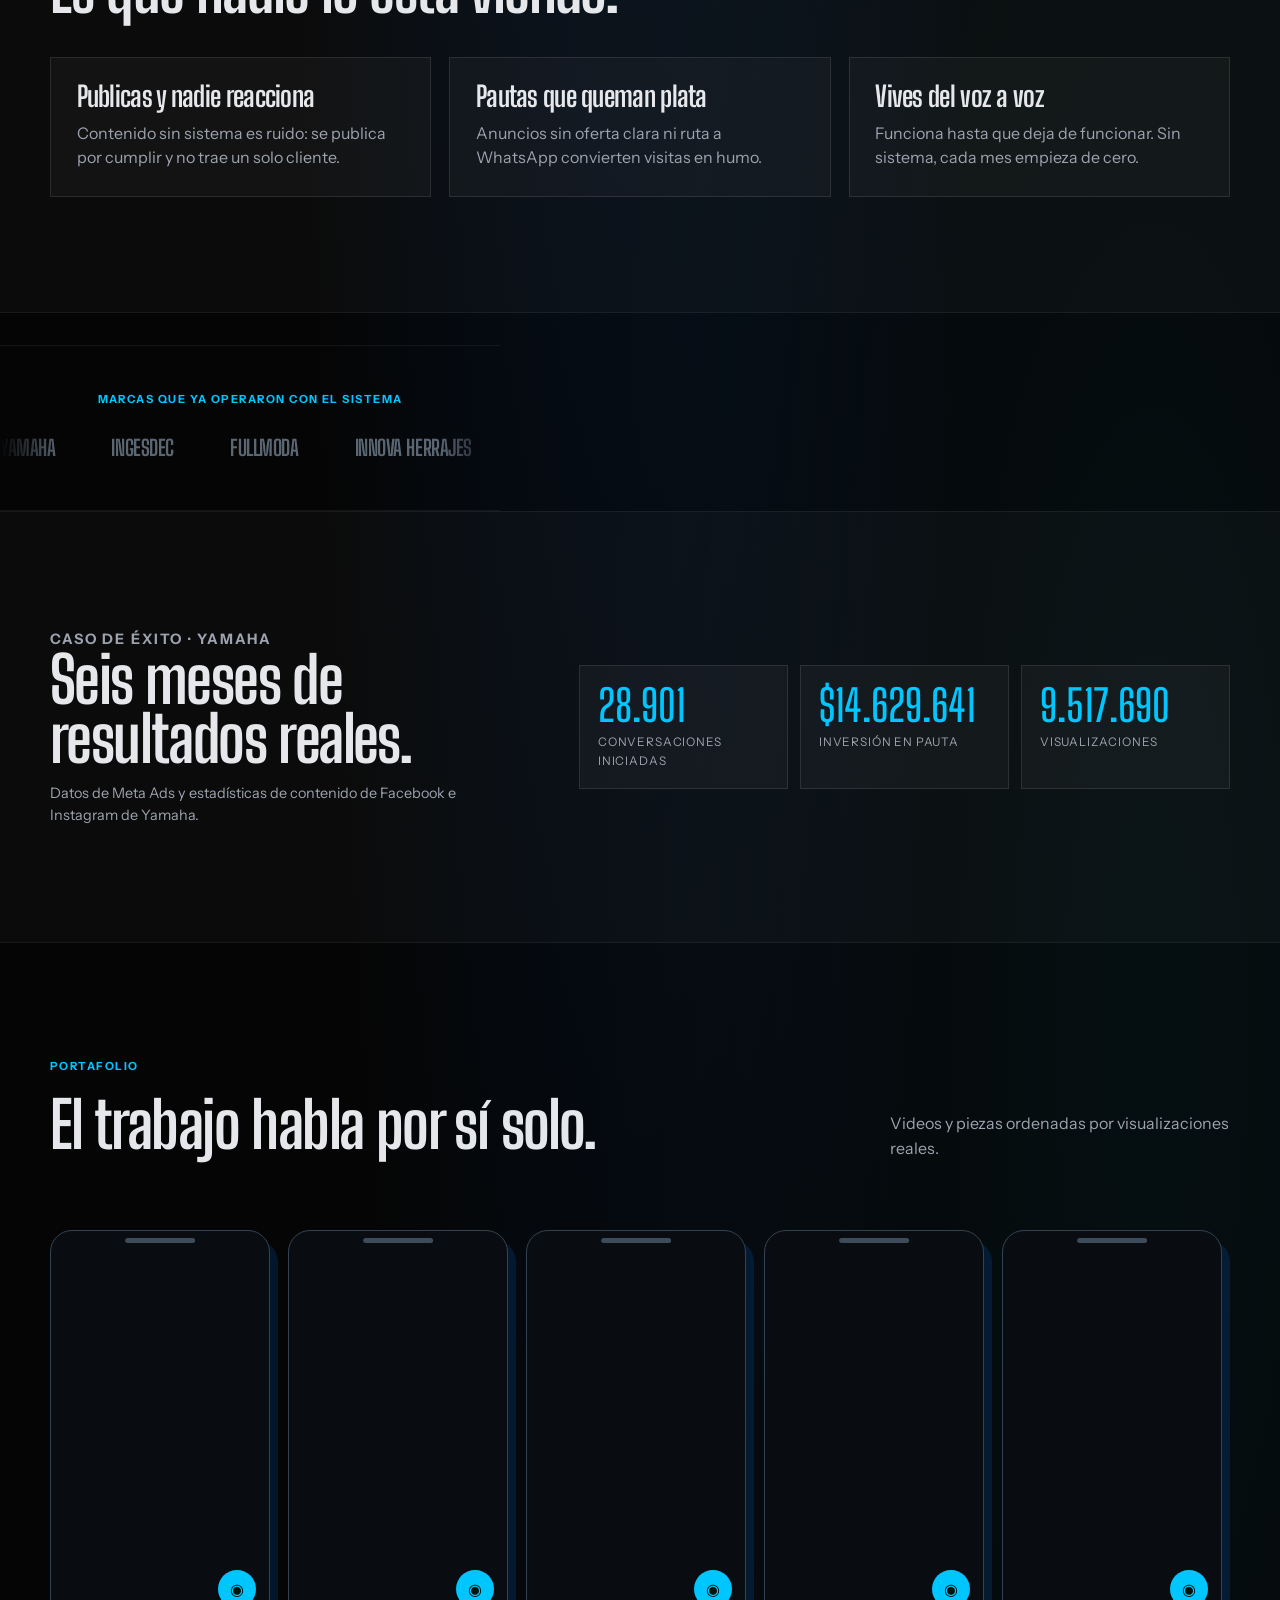
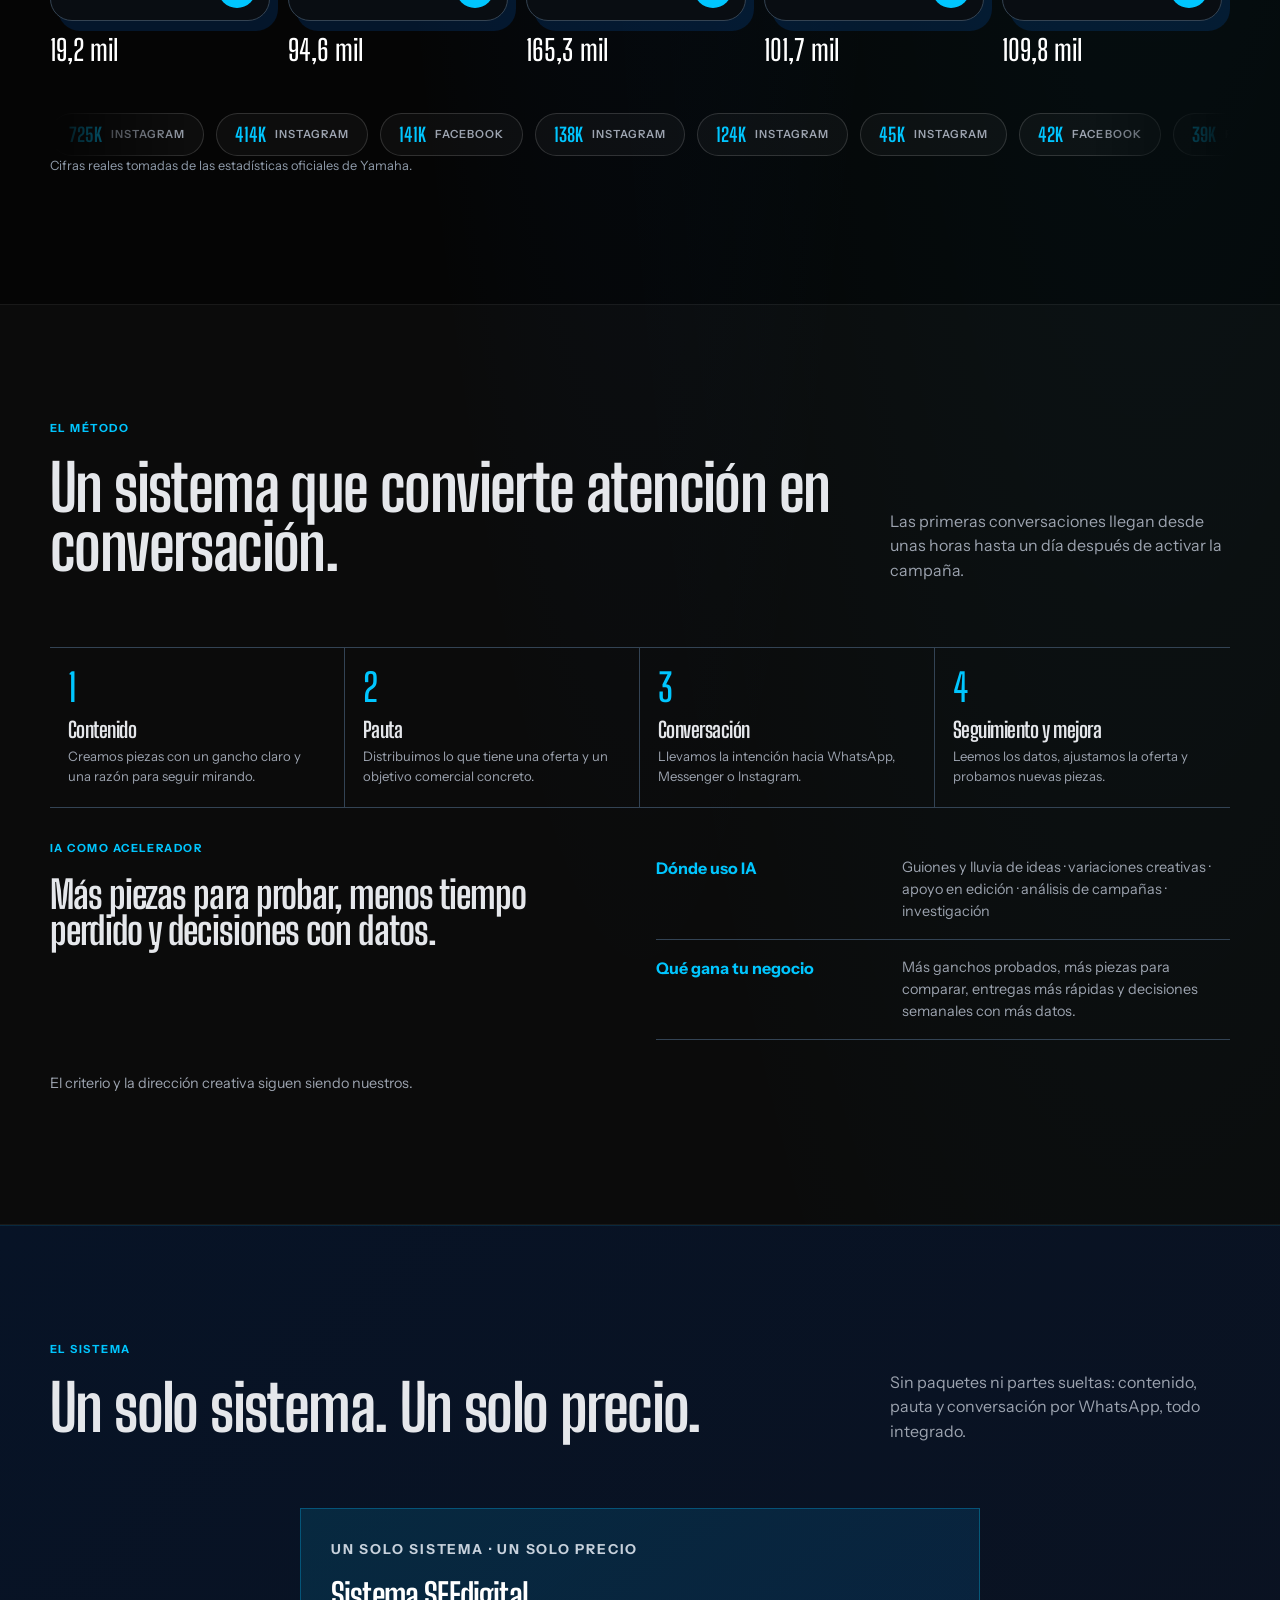
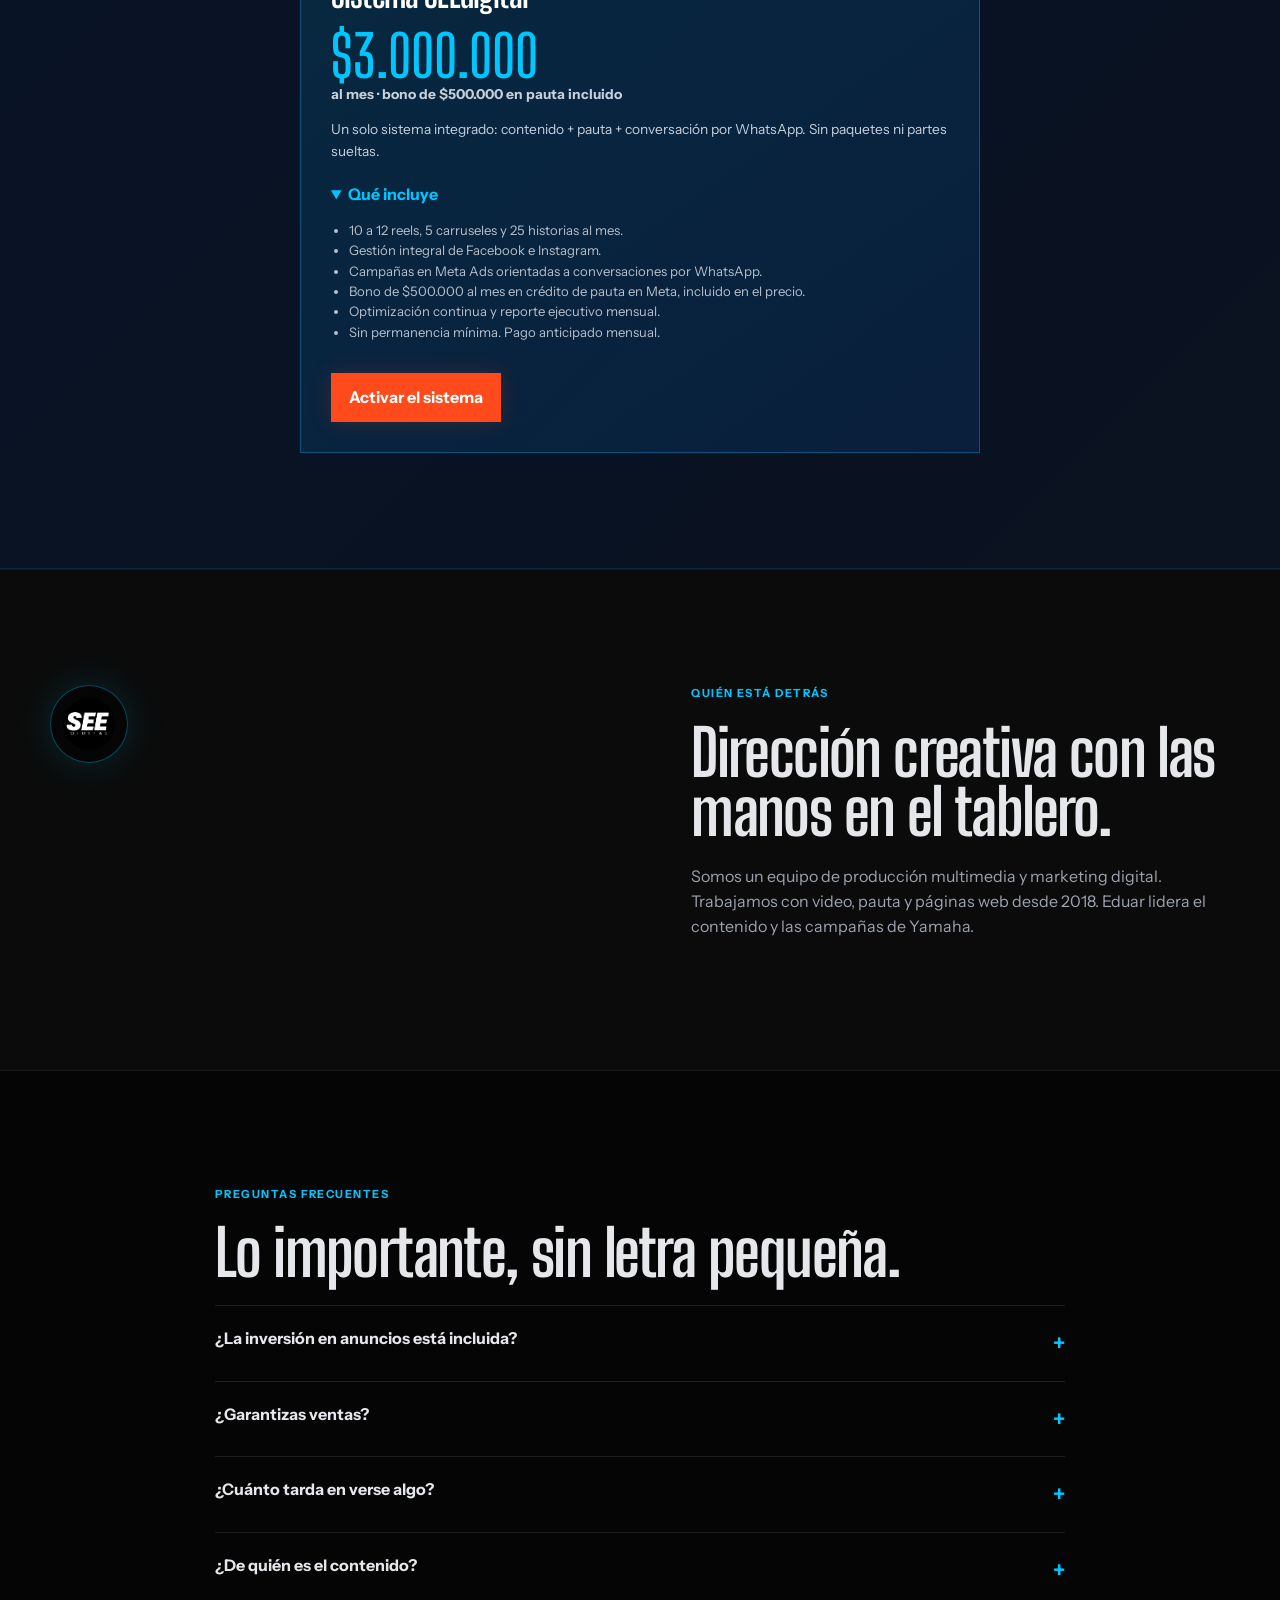
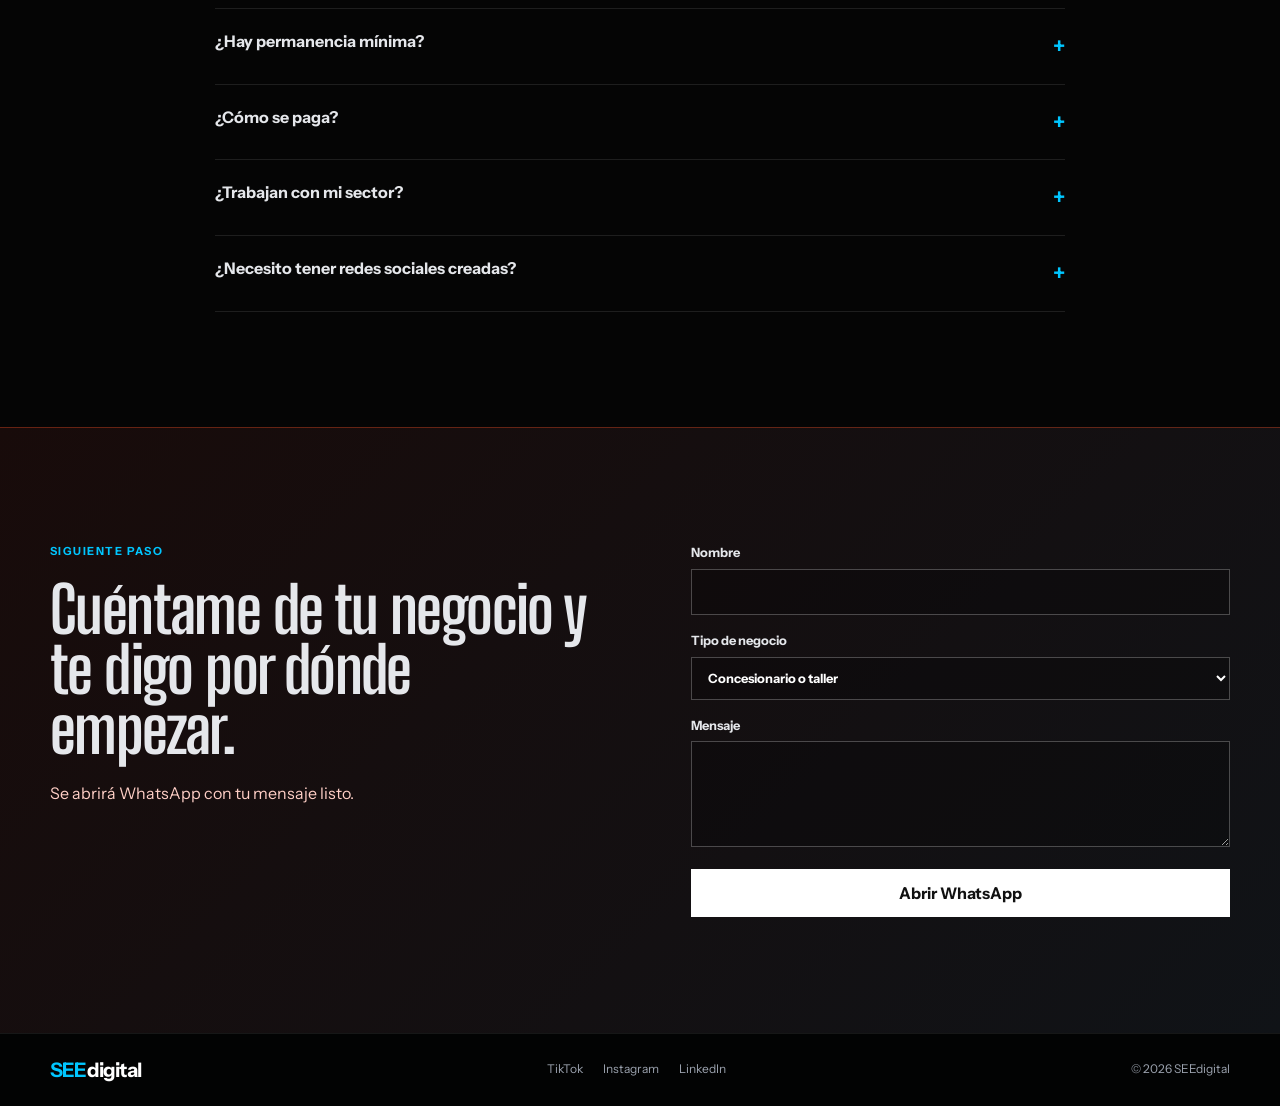
==== commit cd0e225e: "Eliminar bloque de certificados" ====
--- a/index.html
+++ b/index.html
@@ -51,7 +51,7 @@
 
 
 
-    <section class="section-dark about"><div class="wrap about-grid"><div class="about-logo"><img src="see-digital-logo.png" alt="Logo de SEEdigital"></div><div><p class="eyebrow">Quién está detrás</p><h2>Dirección creativa con las manos en el tablero.</h2><p>Somos un equipo de producción multimedia y marketing digital. Trabajamos con video, pauta y páginas web desde 2018. Eduar lidera el contenido y las campañas de Yamaha.</p><div class="certs"><img src="meta.jpg" alt="Certificación de Meta" loading="lazy"><img src="adobeconte.jpg" alt="Certificación Adobe Content Creator" loading="lazy"><img src="adobediseño.jpg" alt="Certificación Adobe Diseño" loading="lazy"><img src="adobemarke.jpg" alt="Certificación Adobe Marketing" loading="lazy"><img src="sena.jpg" alt="Certificación del SENA" loading="lazy"></div></div></div></section>
+    <section class="section-dark about"><div class="wrap about-grid"><div class="about-logo"><img src="see-digital-logo.png" alt="Logo de SEEdigital"></div><div><p class="eyebrow">Quién está detrás</p><h2>Dirección creativa con las manos en el tablero.</h2><p>Somos un equipo de producción multimedia y marketing digital. Trabajamos con video, pauta y páginas web desde 2018. Eduar lidera el contenido y las campañas de Yamaha.</p></div></div></section>
 
     <section class="section-light faq"><div class="wrap narrow"><p class="eyebrow">Preguntas frecuentes</p><h2>Lo importante, sin letra pequeña.</h2><div id="faq-list" class="faq-list"></div></div></section>
     <section id="contacto" class="section-red contact"><div class="wrap contact-grid"><div><p class="eyebrow">Siguiente paso</p><h2>Cuéntame de tu negocio y te digo por dónde empezar.</h2><p>Se abrirá WhatsApp con tu mensaje listo.</p></div><form id="contact-form"><label>Nombre<input name="nombre" required autocomplete="name"></label><label>Tipo de negocio<select name="negocio"><option>Concesionario o taller</option><option>Repuestos y accesorios</option><option>Industrial</option><option>Retail o moda</option><option>Salud</option><option>Agro</option><option>Servicios</option><option>Otro</option></select></label><label>Mensaje<textarea name="mensaje" rows="4" required></textarea></label><button class="button button-light" type="submit">Abrir WhatsApp</button></form></div></section>
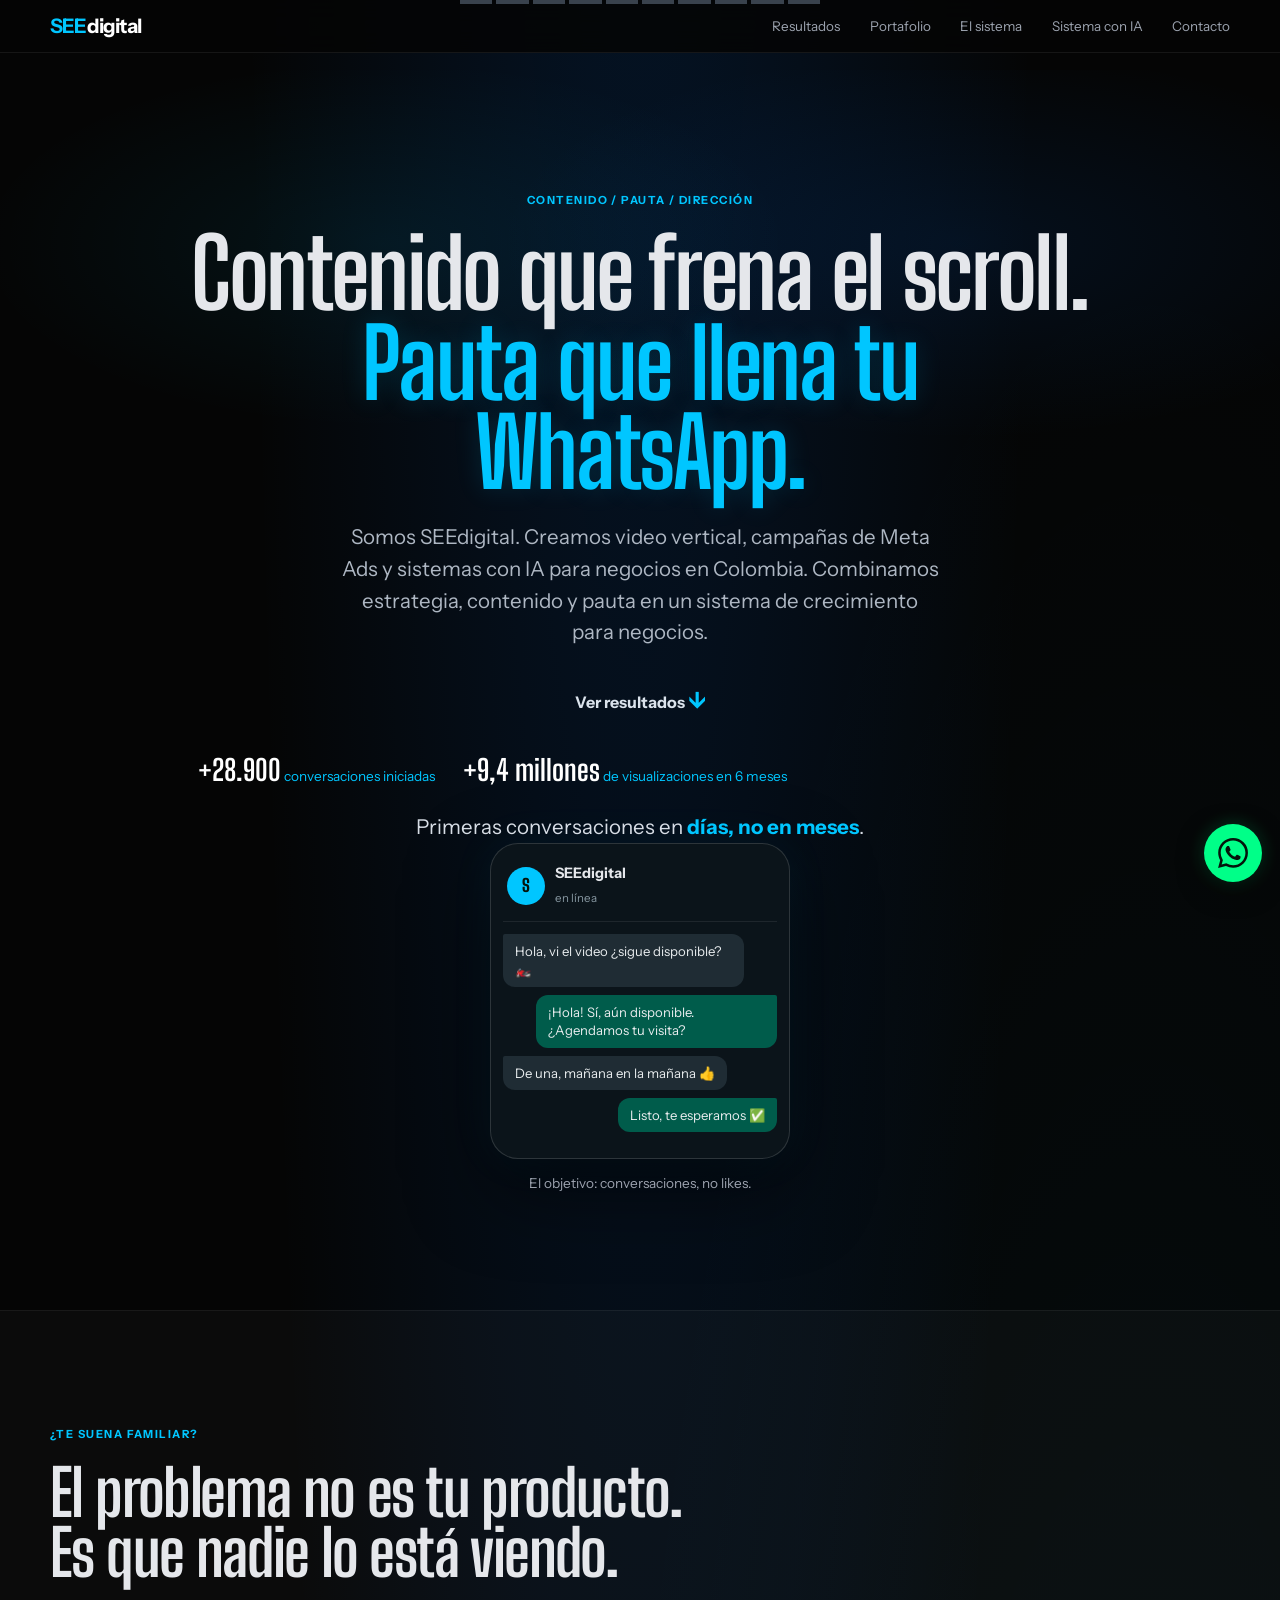
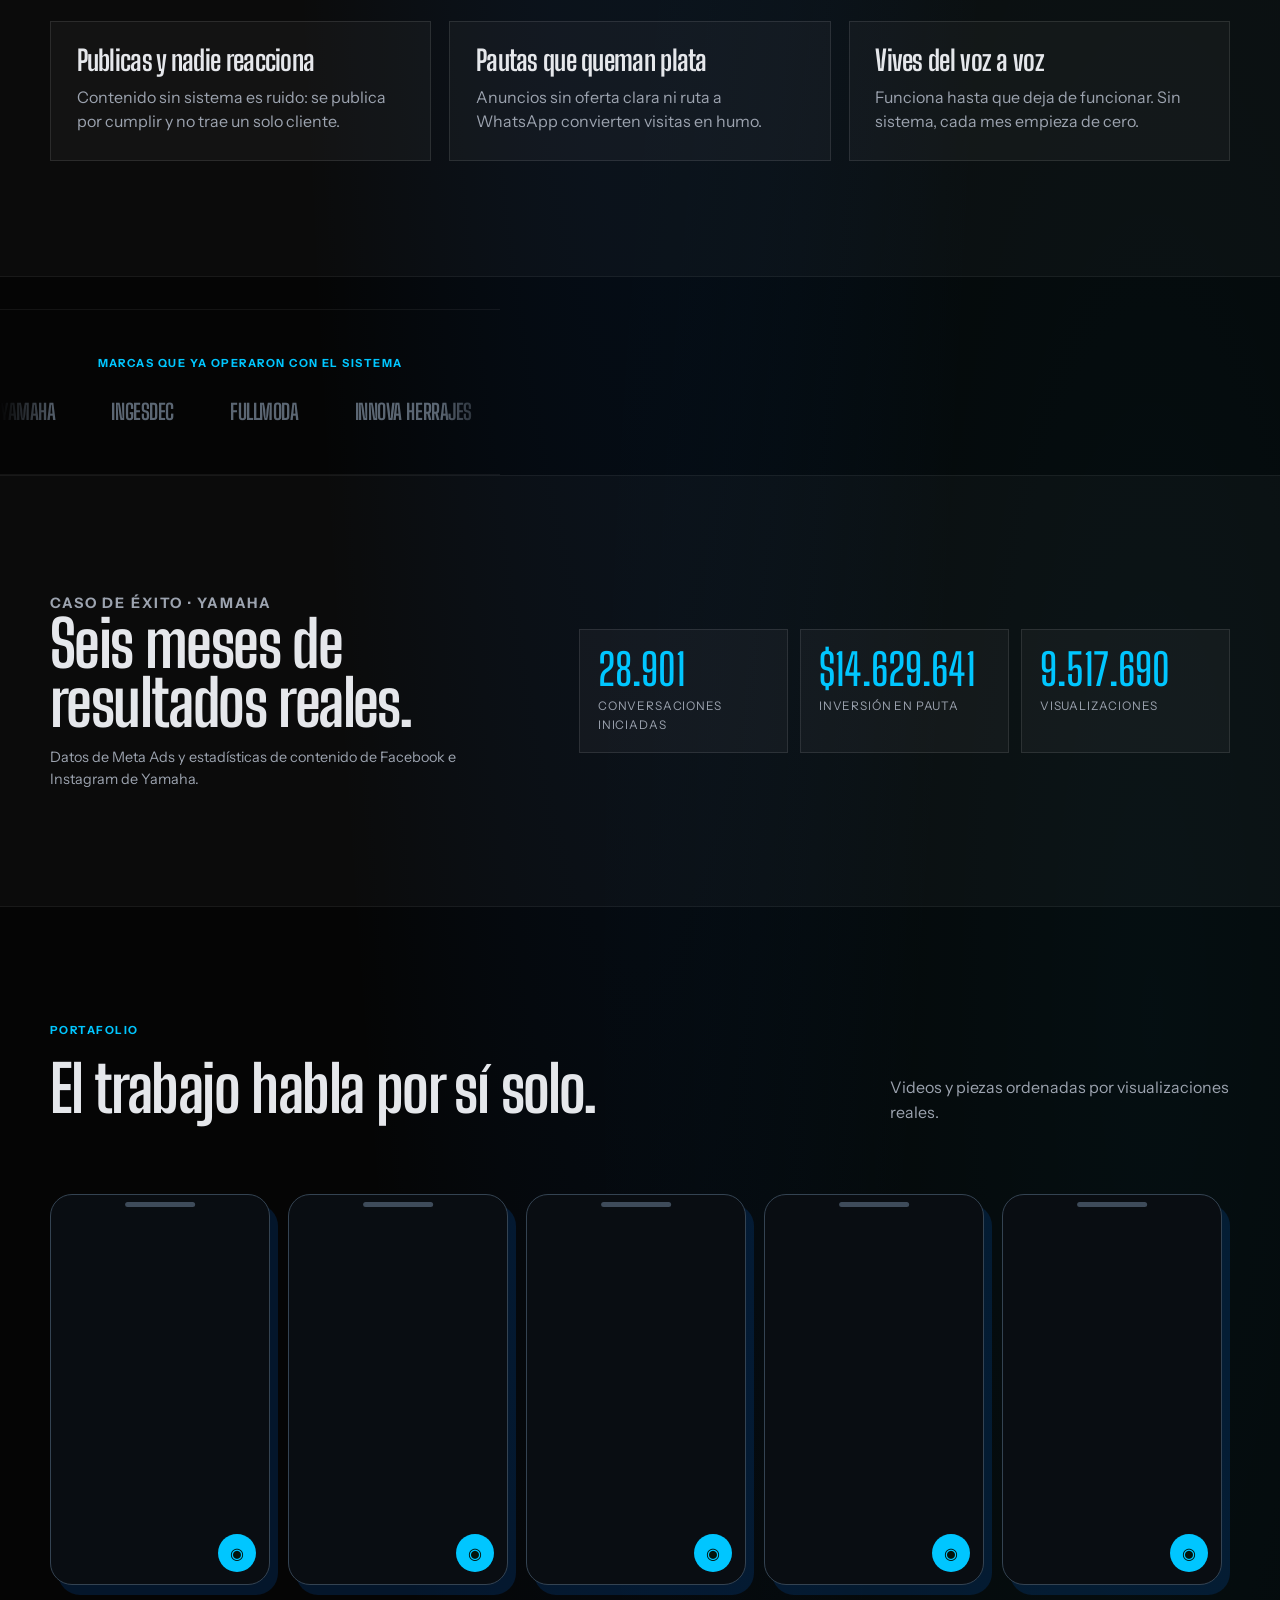
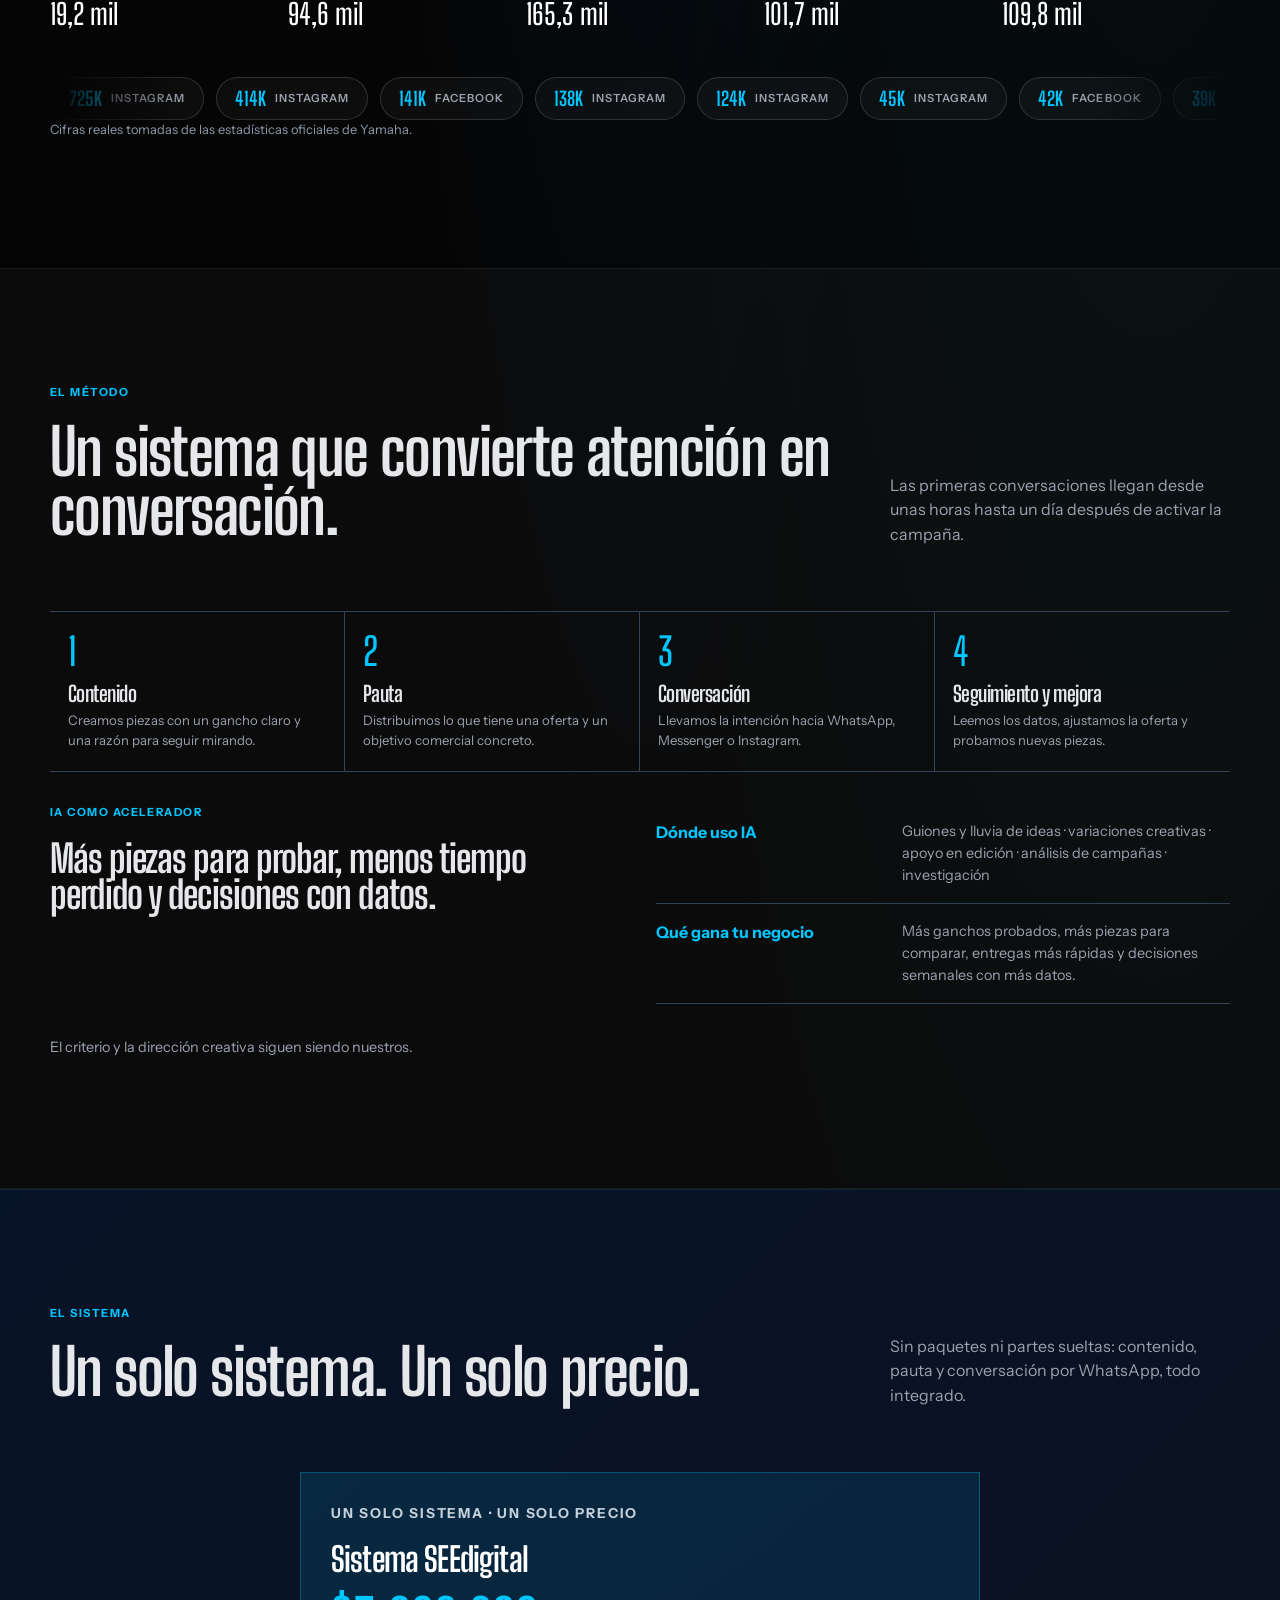
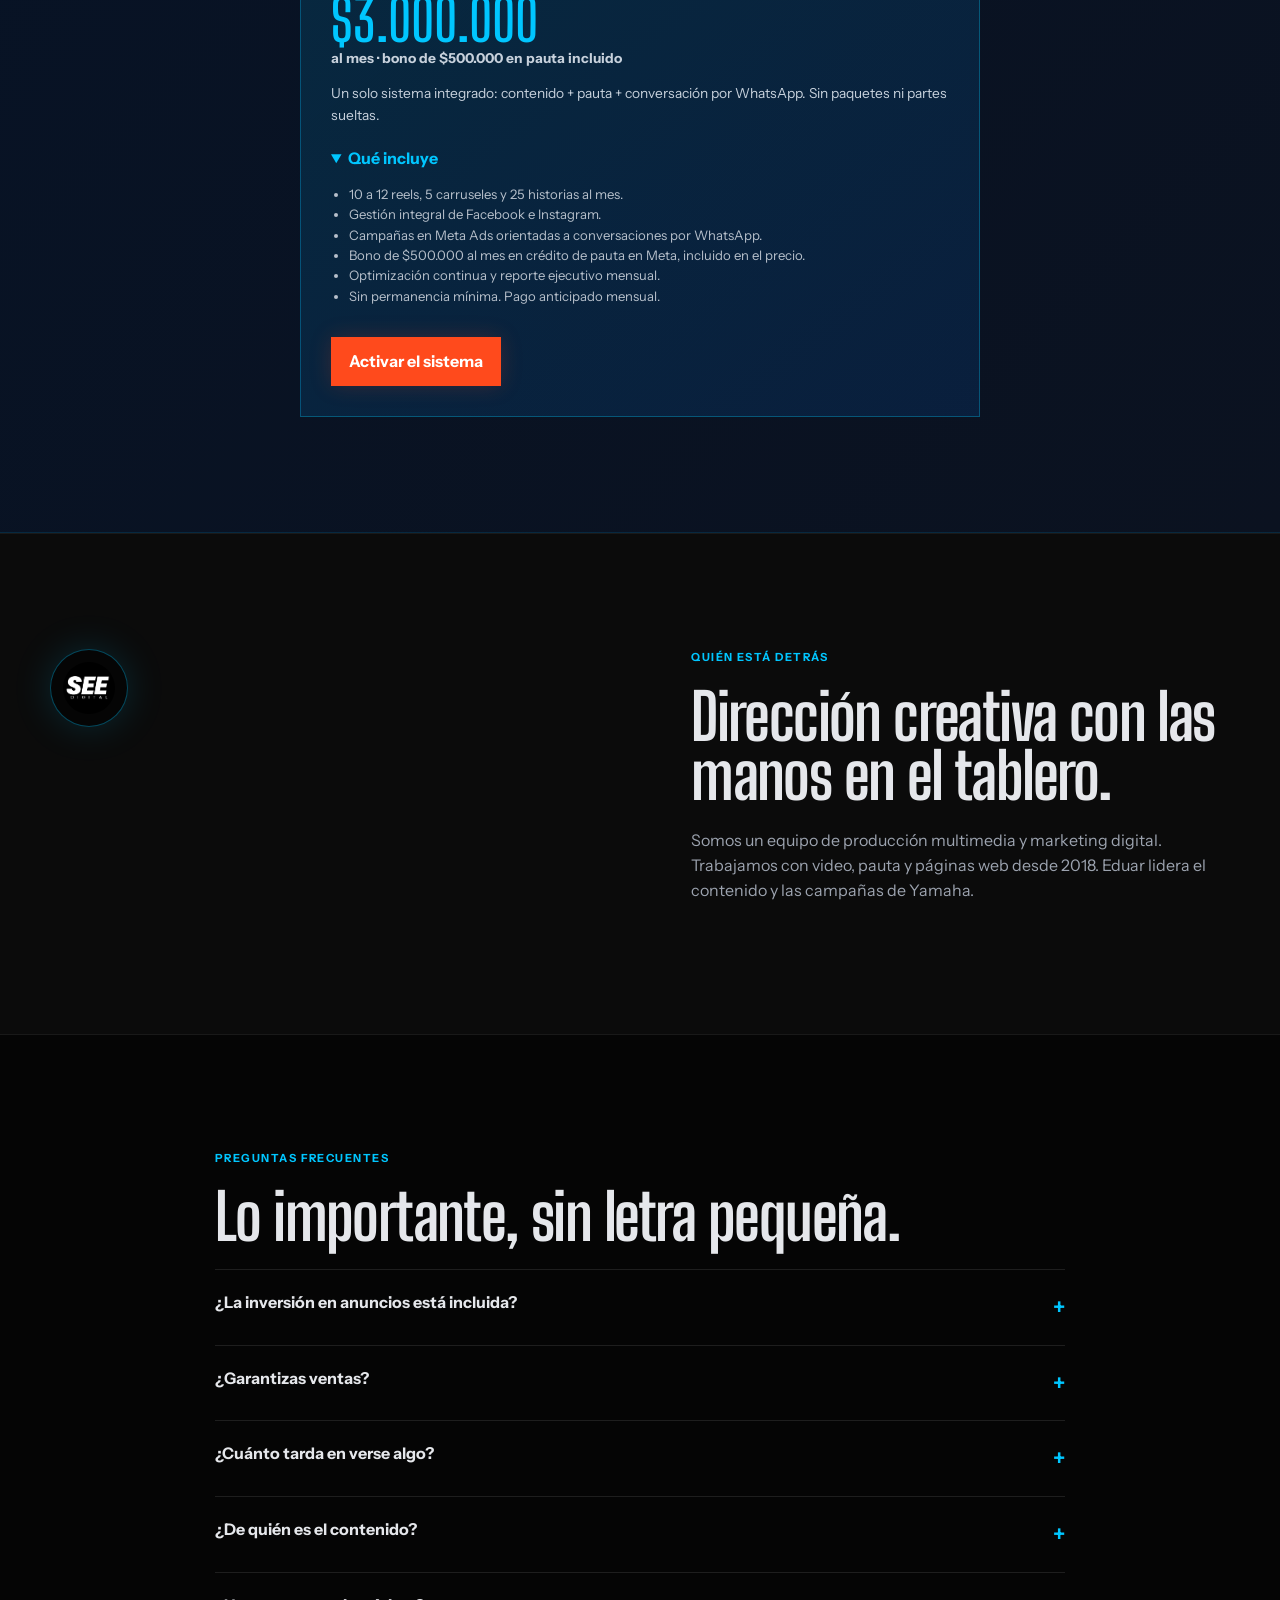
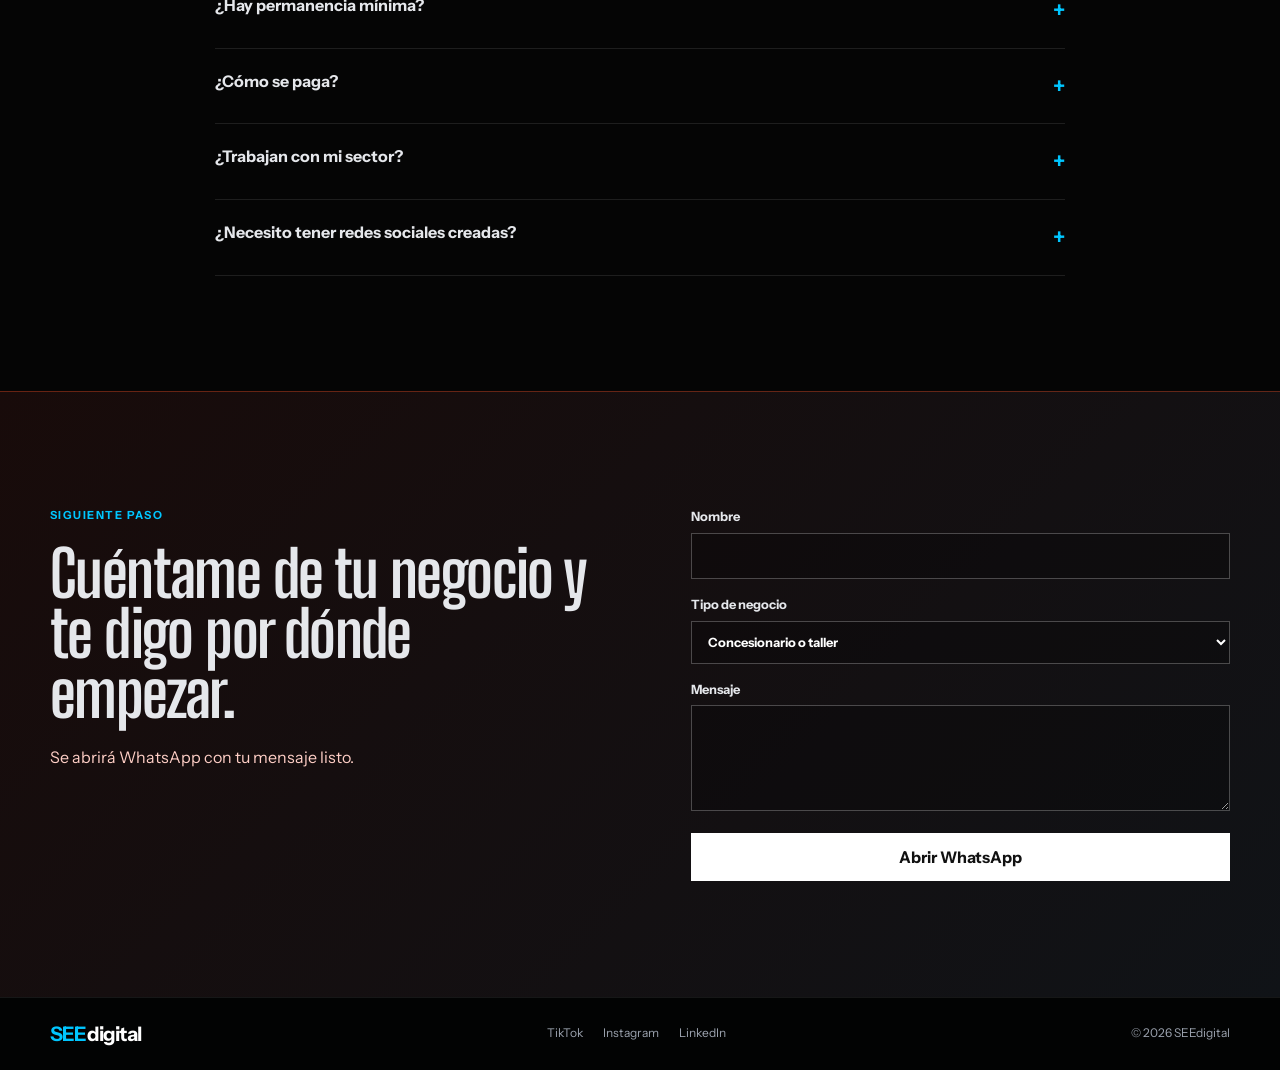
==== commit 5d6cd208: "Hero móvil: Ver resultados centrado, stats en 2 líneas" ====
--- a/index.html
+++ b/index.html
@@ -22,7 +22,7 @@
   <nav class="nav" aria-label="Navegación principal"><a class="brand brand-wordmark" href="#inicio" aria-label="Volver al inicio"><span><b>SEE</b>digital</span></a><button class="menu-toggle" aria-expanded="false" aria-controls="nav-links">Menú</button><div id="nav-links" class="nav-links"><a href="#resultados">Resultados</a><a href="#portafolio">Portafolio</a><a href="#servicios">El sistema</a><a href="#sistema">Sistema con IA</a><a href="#contacto">Contacto</a></div></nav>
 
   <main>
-    <header id="inicio" class="hero section-light"><div class="wrap hero-grid"><div class="hero-copy"><p class="eyebrow">Contenido / pauta / dirección</p><h1>Contenido que frena el scroll.<br><em>Pauta que llena tu WhatsApp.</em></h1><p class="lede">Somos SEEdigital. Creamos video vertical, campañas de Meta Ads y sistemas con IA para negocios en Colombia. Combinamos estrategia, contenido y pauta en un sistema de crecimiento para negocios.</p><div class="actions"><a class="text-link" href="#resultados">Ver resultados <span>↓</span></a></div><p class="proof"><strong>+28.900</strong> conversaciones iniciadas <span>·</span> <strong>+9,4 millones</strong> de visualizaciones en 6 meses</p><p class="hero-promise">Primeras conversaciones en <strong>días, no en meses</strong>.</p></div><div class="hero-visual"><div class="phone-mock" aria-hidden="true"><div class="chat-head"><span class="chat-avatar">S</span><div><strong>SEEdigital</strong><small>en línea</small></div></div><div class="msg in">Hola, vi el video ¿sigue disponible? 🏍️</div><div class="msg out">¡Hola! Sí, aún disponible. ¿Agendamos tu visita?</div><div class="msg in">De una, mañana en la mañana 👍</div><div class="msg out">Listo, te esperamos ✅</div></div><p class="hero-visual-cap">El objetivo: conversaciones, no likes.</p></div></div></header>
+    <header id="inicio" class="hero section-light"><div class="wrap hero-grid"><div class="hero-copy"><p class="eyebrow">Contenido / pauta / dirección</p><h1>Contenido que frena el scroll.<br><em>Pauta que llena tu WhatsApp.</em></h1><p class="lede">Somos SEEdigital. Creamos video vertical, campañas de Meta Ads y sistemas con IA para negocios en Colombia. Combinamos estrategia, contenido y pauta en un sistema de crecimiento para negocios.</p><div class="actions"><a class="text-link" href="#resultados">Ver resultados <span>↓</span></a></div><p class="proof"><span class="proof-line"><strong>+28.900</strong> conversaciones iniciadas</span><span class="proof-line"><strong>+9,4 millones</strong> de visualizaciones en 6 meses</span></p><p class="hero-promise">Primeras conversaciones en <strong>días, no en meses</strong>.</p></div><div class="hero-visual"><div class="phone-mock" aria-hidden="true"><div class="chat-head"><span class="chat-avatar">S</span><div><strong>SEEdigital</strong><small>en línea</small></div></div><div class="msg in">Hola, vi el video ¿sigue disponible? 🏍️</div><div class="msg out">¡Hola! Sí, aún disponible. ¿Agendamos tu visita?</div><div class="msg in">De una, mañana en la mañana 👍</div><div class="msg out">Listo, te esperamos ✅</div></div><p class="hero-visual-cap">El objetivo: conversaciones, no likes.</p></div></div></header>
 
     <section class="section-dark pain"><div class="wrap"><p class="eyebrow">¿Te suena familiar?</p><h2>El problema no es tu producto.<br>Es que nadie lo está viendo.</h2><div class="pain-grid"><article><h3>Publicas y nadie reacciona</h3><p>Contenido sin sistema es ruido: se publica por cumplir y no trae un solo cliente.</p></article><article><h3>Pautas que queman plata</h3><p>Anuncios sin oferta clara ni ruta a WhatsApp convierten visitas en humo.</p></article><article><h3>Vives del voz a voz</h3><p>Funciona hasta que deja de funcionar. Sin sistema, cada mes empieza de cero.</p></article></div></div></section>
 <div class="clients"><p class="eyebrow">Marcas que ya operaron con el sistema</p><div class="logo-marquee"><div class="logo-track"><span>YAMAHA</span><span>INGESDEC</span><span>FULLMODA</span><span>INNOVA HERRAJES</span><span>ALPHA MARKETING AGENCY</span><span>YAMAHA</span><span></span><span>FULLMODA</span><span>INNOVA HERRAJES</span><span>ALPHA MARKETING AGENCY</span></div></div></div>
--- a/styles.css
+++ b/styles.css
@@ -1,5 +1,5 @@
 @import url('https://fonts.googleapis.com/css2?family=Big+Shoulders+Display:wght@500;600;700;800&family=Instrument+Sans:wght@400;500;600;700&display=swap');
-:root{--bg:#050505;--panel:#0d1117;--panel-2:#121922;--line:rgba(255,255,255,.1);--text:#e5e7eb;--muted:#9ca3af;--green:#00c6ff;--wa:#00ff88;--blue:#0070f3;--red:#ff4a1c;--lime:#b5ff52;--display:'Big Shoulders Display',Impact,sans-serif;--body:'Instrument Sans',Arial,sans-serif}*{box-sizing:border-box}html{scroll-behavior:smooth}body{margin:0;background:var(--bg);color:var(--text);font-family:var(--body);line-height:1.55;background-image:radial-gradient(ellipse at 50% -20%,rgba(0,112,243,.16),transparent 45%),radial-gradient(ellipse at 90% 35%,rgba(0,198,255,.05),transparent 35%)}a{color:inherit;text-decoration:none}button,input,select,textarea{font:inherit}button{cursor:pointer}.wrap{width:min(1180px,calc(100% - 40px));margin-inline:auto}.section-light,.section-dark,.section-blue,.section-red{padding:clamp(4.5rem,9vw,8rem) 0}.section-light{background:transparent}.section-dark{background:rgba(255,255,255,.025);border-block:1px solid rgba(255,255,255,.06)}.section-blue{background:linear-gradient(135deg,#071326,#0b1220);border-block:1px solid rgba(0,198,255,.12)}.section-red{background:linear-gradient(135deg,#180b0a,#101317);border-top:1px solid rgba(255,74,28,.35)}.narrow{max-width:850px}.nav{position:fixed;z-index:10;top:0;left:0;width:100%;display:flex;align-items:center;justify-content:space-between;padding:14px max(20px,calc((100% - 1180px)/2));background:rgba(5,5,5,.88);color:#fff;border-bottom:1px solid rgba(255,255,255,.07);backdrop-filter:blur(18px)}.brand{display:flex;align-items:center;gap:9px;font-family:var(--display);letter-spacing:-.04em}.brand img{width:40px;height:40px;border-radius:50%;object-fit:cover;border:1px solid rgba(255,255,255,.18)}.brand span{font-size:1.45rem;font-weight:800}.brand small{font:600 .8rem var(--body);letter-spacing:.08em;color:var(--green)}.nav-links{display:flex;align-items:center;gap:clamp(14px,2.3vw,32px);font-size:.84rem}.nav-links a:not(.nav-whatsapp){color:#9ca3af}.nav-links a:hover,.nav-links a:focus-visible{color:var(--green)}.nav-whatsapp{background:var(--wa);color:#04140b!important;padding:10px 15px;font-weight:800;box-shadow:0 0 22px rgba(0,255,136,.2)}.menu-toggle{display:none;background:none;color:#fff;border:1px solid rgba(255,255,255,.3);padding:8px 12px}.shift-lights{position:fixed;z-index:20;top:0;left:50%;transform:translateX(-50%);display:flex;gap:4px;width:min(360px,60vw);height:4px}.shift-lights i{flex:1;background:#39424d;transition:background .2s}.shift-lights i.active{background:var(--green);box-shadow:0 0 10px var(--green)}.hero{padding-top:clamp(8rem,15vw,12rem);min-height:720px}.hero:before{content:'';position:absolute;inset:70px 0 auto;height:580px;background:radial-gradient(ellipse at 30% 30%,rgba(0,198,255,.08),transparent 32%),radial-gradient(ellipse at 75% 30%,rgba(0,112,243,.1),transparent 34%);pointer-events:none}.hero-grid{display:grid;grid-template-columns:minmax(0,1.08fr) minmax(300px,.92fr);gap:clamp(3rem,8vw,8rem);align-items:center}.hero-copy{position:relative}.eyebrow{margin:0 0 1.25rem;color:var(--green);font-size:.7rem;font-weight:700;letter-spacing:.13em;text-transform:uppercase}.section-light .eyebrow,.calculator .eyebrow,.faq .eyebrow{color:var(--green)}h1,h2,h3,p{margin-top:0}h1,h2,h3{font-family:var(--display);font-weight:700;line-height:.93;letter-spacing:-.025em}h1{font-size:clamp(3.4rem,7.5vw,7.4rem);margin-bottom:1.5rem}h1 em{color:var(--green);font-style:normal;text-shadow:0 0 26px rgba(0,198,255,.16)}h2{font-size:clamp(2.8rem,5vw,5rem);margin-bottom:1.4rem}h3{font-size:clamp(1.8rem,3vw,2.7rem)}.lede{max-width:600px;font-size:clamp(1.05rem,1.6vw,1.3rem);color:#aeb7c3}.actions{display:flex;align-items:center;gap:24px;margin:2.2rem 0}.button{display:inline-flex;align-items:center;justify-content:center;min-height:48px;padding:12px 18px;border:0;font-weight:700;transition:transform .2s,box-shadow .2s}.button:hover{transform:translateY(-2px)}.button-red{background:var(--red);color:#fff;box-shadow:0 0 22px rgba(255,74,28,.18)}.button-dark{background:var(--green);color:#04140b;box-shadow:0 0 22px rgba(0,198,255,.14)}.button-light{background:#fff;color:#111}.text-link{font-weight:700;color:#dbe3ec}.text-link span{font-size:1.4rem;color:var(--green)}.proof{font-size:.85rem;color:#9ca3af}.proof strong{font:700 1.8rem var(--display);color:#fff}.proof span{margin:0 8px;color:var(--green)}.hero-dash{background:linear-gradient(145deg,#101923,#080b10);color:#fff;padding:18px;border:1px solid rgba(0,198,255,.25);box-shadow:0 0 45px rgba(0,112,243,.16),18px 18px 0 rgba(0,112,243,.55);transform:rotate(1.5deg)}.dash-top{display:flex;justify-content:space-between;font-size:.7rem;color:#8b98a8;letter-spacing:.08em}.dash-top b{color:var(--green)}.tach{padding:30px 15px 10px}.tach-face{position:relative;width:min(100%,330px);aspect-ratio:1;margin:auto;border:10px solid #263442;border-radius:50%;background:radial-gradient(circle at center,#17222d 0 32%,transparent 33%),conic-gradient(from 225deg,var(--red) 0 40deg,#ffc400 40deg 90deg,var(--green) 90deg 200deg,#556474 200deg 270deg,transparent 270deg);overflow:hidden}.tach-face:before{content:'';position:absolute;inset:22px;border-radius:50%;background:#0b1118;border:1px solid #526172}.tick{position:absolute;z-index:1;color:#fff;font:500 1rem var(--display)}.t1{left:17%;bottom:25%}.t2{left:10%;top:43%}.t3{left:23%;top:22%}.t4{left:45%;top:10%}.t5{right:23%;top:22%}.t6{right:10%;top:43%}.needle{position:absolute;z-index:2;left:50%;bottom:50%;width:42%;height:4px;background:var(--red);transform-origin:left center;transform:rotate(-32deg);transition:transform 1s cubic-bezier(.2,.8,.2,1);box-shadow:0 0 10px rgba(255,74,28,.7)}.hub{position:absolute;z-index:3;left:calc(50% - 8px);top:calc(50% - 8px);width:16px;height:16px;background:var(--green);border-radius:50%;box-shadow:0 0 12px var(--green)}.tach-face small{position:absolute;z-index:1;bottom:24%;left:0;right:0;text-align:center;color:#aeb8c5;text-transform:uppercase;letter-spacing:.18em;font-size:.6rem}.dash-readings{display:grid;grid-template-columns:1fr 1fr;border-top:1px solid #334354;padding-top:15px;gap:15px}.dash-readings small,.instrument-label,.instrument small{display:block;color:#8f9baa;font-size:.7rem;text-transform:uppercase;letter-spacing:.09em}.dash-readings strong{display:block;font:600 2.4rem var(--display);color:var(--green)}.section-heading{display:flex;justify-content:space-between;gap:40px;align-items:end;margin-bottom:3rem}.section-heading>p{max-width:340px;color:#9ca3af}.instrument-grid{display:grid;grid-template-columns:1.3fr 1.1fr 1.2fr .8fr;gap:12px}.instrument{position:relative;min-height:205px;padding:22px;background:rgba(255,255,255,.035);border:1px solid rgba(255,255,255,.11);box-shadow:inset 0 1px rgba(255,255,255,.03)}.instrument strong{display:block;margin:18px 0 4px;font:600 clamp(2.3rem,5vw,4.7rem) var(--display);color:#fff;line-height:.85}.instrument-blue{background:linear-gradient(145deg,rgba(0,112,243,.55),rgba(0,112,243,.12));border-color:rgba(0,112,243,.7)}.instrument-blue small{color:#d4dcff}.instrument-small strong{font-size:3.2rem}.fuel{position:absolute;right:20px;bottom:22px;top:60px;width:12px;border:2px solid #687588;display:flex;align-items:end}.fuel i{display:block;width:100%;height:74%;background:var(--green);box-shadow:0 0 10px rgba(0,198,255,.5)}.month-tabs{display:flex;flex-wrap:wrap;gap:8px;margin-bottom:24px}.month-tabs button{min-height:42px;padding:8px 14px;border:1px solid #3e4b59;background:transparent;color:#aeb8c5}.month-tabs button[aria-selected=true],.month-tabs button:hover{background:var(--green);border-color:var(--green);color:#04140b;font-weight:700}.transparency{margin:30px 0 45px}.transparency-head{display:flex;justify-content:space-between;font-size:.8rem;margin-bottom:8px}.bar{height:12px;display:flex;background:#2d3949}.bar i:first-child{background:var(--green)}.bar i:last-child{background:#526274}.transparency p,.data-note,.caption{color:#8f9baa;font-size:.8rem}.chart-wrap{border-top:1px solid #334354;padding-top:20px}.chart-title{display:flex;justify-content:space-between;font-size:.8rem;color:#9ca3af}.month-chart{height:190px;display:flex;align-items:end;gap:clamp(8px,2.5vw,28px);padding:20px 10px 0}.chart-col{height:100%;flex:1;display:flex;flex-direction:column;align-items:center;justify-content:end;gap:8px}.chart-col i{width:100%;max-width:54px;background:#3a4a5a;min-height:4px;transition:height .4s}.chart-col.active i{background:var(--green);box-shadow:0 0 16px rgba(0,198,255,.35)}.chart-col b{font:600 1.2rem var(--display);color:#fff}.chart-col small{font-size:.7rem;color:#9ca3af}.video-gallery{display:flex;gap:18px;overflow-x:auto;scroll-snap-type:x mandatory;padding:5px 2px 20px}.video-card{flex:0 0 min(220px,72vw);scroll-snap-align:start}.phone{position:relative;aspect-ratio:9/16;padding:7px;background:#090d12;border:1px solid #344352;border-radius:22px;box-shadow:8px 10px 0 rgba(0,112,243,.16);overflow:hidden}.phone:before{content:'';position:absolute;z-index:1;top:7px;left:50%;width:32%;height:5px;transform:translateX(-50%);border-radius:5px;background:#3e4b5a}.phone video{width:100%;height:100%;object-fit:cover;border-radius:16px}.video-card button{position:absolute;z-index:2;right:13px;bottom:12px;border:0;border-radius:50%;width:38px;height:38px;background:var(--green);color:#04140b}.video-card strong{display:block;margin-top:12px;font:600 1.8rem var(--display);color:#fff}.top-posts{margin-top:5rem}.top-posts h3{margin-bottom:1.4rem}.post-grid{display:grid;grid-template-columns:repeat(4,1fr);gap:1px;background:rgba(255,255,255,.1)}.post-grid>div{background:rgba(255,255,255,.035);padding:22px}.post-grid b,.post-grid span{display:block;font-size:.78rem;color:#9ca3af}.post-grid strong{display:block;margin:18px 0 5px;font:600 2.8rem var(--display);color:var(--green)}.steps{display:grid;grid-template-columns:repeat(4,1fr);border-top:1px solid #334354;border-bottom:1px solid #334354}.steps article{padding:16px 18px 20px;border-right:1px solid #334354}.steps article:last-child{border:0}.steps b{font:600 2.4rem var(--display);color:var(--green)}.steps h3{margin:10px 0 6px;font-size:1.35rem}.steps p{color:#9ca3af;font-size:.82rem;margin-bottom:0}.ai-block{display:grid;grid-template-columns:1fr 1fr;gap:32px;padding:2rem 0 0}.ai-list>div{display:grid;grid-template-columns:.7fr 1fr;gap:16px;padding:16px 0;border-bottom:1px solid #334354}.ai-list b{color:var(--green)}.ai-list span,.ai-foot{color:#9ca3af;font-size:.9rem}.sectors-grid,.about-grid,.calc-grid,.contact-grid{display:grid;grid-template-columns:1fr 1fr;gap:clamp(3rem,8vw,8rem);align-items:start}.chips{display:flex;flex-wrap:wrap;gap:8px}.chips span{padding:11px 14px;border:1px solid #3e4b59;background:rgba(255,255,255,.025);font-size:.85rem}.chips i{display:block;color:var(--green);font-size:.7rem;font-style:normal}.clients,.honest{margin-top:2rem;max-width:500px;color:#9ca3af}.honest{padding-left:18px;border-left:3px solid var(--green)}.pricing-grid{display:grid;grid-template-columns:repeat(6,1fr);gap:10px;align-items:start}.price-card{grid-column:span 2;background:rgba(255,255,255,.045);color:var(--text);padding:24px;min-height:245px;border:1px solid rgba(255,255,255,.1)}.price-card.featured{grid-column:span 2;grid-row:span 2;background:linear-gradient(145deg,rgba(0,198,255,.12),rgba(0,112,243,.13));color:#fff;padding:30px;min-height:515px;border-color:rgba(0,198,255,.3)}.price-card:nth-child(4){grid-column:2 / span 2}.price-card h3{font-size:2.1rem;margin-bottom:15px}.price{font:600 2.6rem var(--display);color:var(--green);line-height:1}.featured .price{color:var(--green);font-size:3.6rem}.price-card p{color:#9ca3af;font-size:.86rem}.featured p{color:#c7d1dc}.price-card details{margin-top:20px}.price-card summary{cursor:pointer;font-weight:700;color:var(--green)}.price-card ul{padding-left:18px;color:#b7c0cb;font-size:.82rem}.price-card .button{margin-top:18px}.diagnosis{margin-top:28px;color:#c7d1dc}.diagnosis a{font-weight:700;text-decoration:underline;color:var(--green)}.calc-grid{align-items:center}.calc-box{background:rgba(255,255,255,.045);padding:30px;border:1px solid rgba(0,198,255,.2);border-left:5px solid var(--green);box-shadow:0 15px 50px rgba(0,0,0,.25)}.calc-box label{display:flex;justify-content:space-between;gap:12px;margin:16px 0 8px;font-weight:700;font-size:.85rem}.calc-box output{font:600 1.5rem var(--display);color:var(--green)}input[type=range]{width:100%;accent-color:var(--green)}select,input[type=number],textarea,input:not([type]){width:100%;border:1px solid #3e4b59;background:#0c1117;padding:12px;color:var(--text)}.calc-result{margin-top:24px;padding:20px;background:rgba(0,0,0,.23)}.calc-result small{display:block;color:#9ca3af}.calc-result>strong{display:block;font:600 4.5rem var(--display);color:var(--green);line-height:1}.calc-result label{margin-top:20px}.calc-result input{width:100px}.calc-result em{display:block;font-size:.7rem;color:#9ca3af}.calc-result p{margin:10px 0 0}.warning{font-size:.76rem;color:#9ca3af}.initials{font:800 clamp(8rem,20vw,17rem) var(--display);line-height:.7;color:var(--green);letter-spacing:-.12em;text-shadow:0 0 40px rgba(0,198,255,.18)}.about p:not(.eyebrow){color:#9ca3af;max-width:620px}.certs{display:flex;gap:10px;margin-top:28px}.certs img{width:80px;height:62px;object-fit:cover;filter:grayscale(1);opacity:.75;border:1px solid rgba(255,255,255,.14)}.faq-list details{border-top:1px solid rgba(255,255,255,.1);padding:20px 0}.faq-list details:last-child{border-bottom:1px solid rgba(255,255,255,.1)}.faq-list summary{cursor:pointer;display:flex;justify-content:space-between;gap:20px;font-weight:700}.faq-list summary::after{content:'+';font-size:1.4rem;color:var(--green)}.faq-list details[open] summary::after{content:'−'}.faq-list p{margin:14px 35px 0 0;color:#9ca3af}.contact h2{max-width:560px}.contact p:not(.eyebrow){color:#ffcfc6}.contact form{display:grid;gap:16px}.contact label{font-size:.8rem;font-weight:700}.contact input,.contact select,.contact textarea{margin-top:6px;border-color:rgba(255,255,255,.25);background:rgba(0,0,0,.25);color:#fff}.contact option{color:#111}.footer{background:#020303;color:#fff;padding:24px 0;border-top:1px solid rgba(255,255,255,.08)}.footer-inner{display:flex;align-items:center;justify-content:space-between;font-size:.75rem;color:#9ca3af}.footer .brand{color:#fff}.footer-inner>div{display:flex;gap:20px}.footer a:hover{color:var(--green)}:focus-visible{outline:3px solid var(--green);outline-offset:3px}@media(max-width:850px){.nav-links{display:none;position:absolute;top:68px;left:0;right:0;background:#080b10;padding:18px 20px;flex-direction:column;align-items:stretch;border-bottom:1px solid rgba(255,255,255,.1)}.nav-links.open{display:flex}.nav-links a{padding:10px}.menu-toggle{display:block}.hero-grid,.sectors-grid,.about-grid,.calc-grid,.contact-grid{grid-template-columns:1fr}.hero{min-height:0}.hero-dash{max-width:520px;margin:auto}.instrument-grid{grid-template-columns:1fr 1fr}.instrument:nth-child(3){grid-column:span 2}.section-heading{display:block}.section-heading>p{margin-top:1rem}.post-grid{grid-template-columns:1fr 1fr}.steps{grid-template-columns:1fr 1fr}.steps article:nth-child(2){border-right:0}.steps article:nth-child(-n+2){border-bottom:1px solid #334354}.ai-block{grid-template-columns:1fr}.pricing-grid{grid-template-columns:1fr 1fr}.price-card,.price-card.featured,.price-card:nth-child(4){grid-column:auto;grid-row:auto;min-height:0}.price-card.featured{grid-column:span 2}.footer-inner{flex-wrap:wrap;gap:15px}}@media(max-width:520px){.wrap{width:min(100% - 28px,1180px)}.nav{padding-inline:14px}.hero{padding-top:7rem}.actions{align-items:flex-start;flex-direction:column;gap:16px}.proof strong{font-size:1.5rem}.instrument-grid{grid-template-columns:1fr}.instrument:nth-child(3),.price-card.featured{grid-column:auto}.post-grid,.steps,.pricing-grid{grid-template-columns:1fr}.steps article{border-right:0!important;border-bottom:1px solid #334354}.steps article:last-child{border-bottom:0}.ai-list>div{grid-template-columns:1fr}.footer-inner{display:grid;grid-template-columns:1fr 1fr}.footer-inner>span{grid-column:span 2}.footer-inner>div{flex-direction:column;gap:5px}.tach{padding-inline:0}}
+:root{--bg:#050505;--panel:#0d1117;--panel-2:#121922;--line:rgba(255,255,255,.1);--text:#e5e7eb;--muted:#9ca3af;--green:#00c6ff;--wa:#00ff88;--blue:#0070f3;--red:#ff4a1c;--lime:#b5ff52;--display:'Big Shoulders Display',Impact,sans-serif;--body:'Instrument Sans',Arial,sans-serif}*{box-sizing:border-box}html{scroll-behavior:smooth}body{margin:0;background:var(--bg);color:var(--text);font-family:var(--body);line-height:1.55;background-image:radial-gradient(ellipse at 50% -20%,rgba(0,112,243,.16),transparent 45%),radial-gradient(ellipse at 90% 35%,rgba(0,198,255,.05),transparent 35%)}a{color:inherit;text-decoration:none}button,input,select,textarea{font:inherit}button{cursor:pointer}.wrap{width:min(1180px,calc(100% - 40px));margin-inline:auto}.section-light,.section-dark,.section-blue,.section-red{padding:clamp(4.5rem,9vw,8rem) 0}.section-light{background:transparent}.section-dark{background:rgba(255,255,255,.025);border-block:1px solid rgba(255,255,255,.06)}.section-blue{background:linear-gradient(135deg,#071326,#0b1220);border-block:1px solid rgba(0,198,255,.12)}.section-red{background:linear-gradient(135deg,#180b0a,#101317);border-top:1px solid rgba(255,74,28,.35)}.narrow{max-width:850px}.nav{position:fixed;z-index:10;top:0;left:0;width:100%;display:flex;align-items:center;justify-content:space-between;padding:14px max(20px,calc((100% - 1180px)/2));background:rgba(5,5,5,.88);color:#fff;border-bottom:1px solid rgba(255,255,255,.07);backdrop-filter:blur(18px)}.brand{display:flex;align-items:center;gap:9px;font-family:var(--display);letter-spacing:-.04em}.brand img{width:40px;height:40px;border-radius:50%;object-fit:cover;border:1px solid rgba(255,255,255,.18)}.brand span{font-size:1.45rem;font-weight:800}.brand small{font:600 .8rem var(--body);letter-spacing:.08em;color:var(--green)}.nav-links{display:flex;align-items:center;gap:clamp(14px,2.3vw,32px);font-size:.84rem}.nav-links a:not(.nav-whatsapp){color:#9ca3af}.nav-links a:hover,.nav-links a:focus-visible{color:var(--green)}.nav-whatsapp{background:var(--wa);color:#04140b!important;padding:10px 15px;font-weight:800;box-shadow:0 0 22px rgba(0,255,136,.2)}.menu-toggle{display:none;background:none;color:#fff;border:1px solid rgba(255,255,255,.3);padding:8px 12px}.shift-lights{position:fixed;z-index:20;top:0;left:50%;transform:translateX(-50%);display:flex;gap:4px;width:min(360px,60vw);height:4px}.shift-lights i{flex:1;background:#39424d;transition:background .2s}.shift-lights i.active{background:var(--green);box-shadow:0 0 10px var(--green)}.hero{padding-top:clamp(8rem,15vw,12rem);min-height:720px}.hero:before{content:'';position:absolute;inset:70px 0 auto;height:580px;background:radial-gradient(ellipse at 30% 30%,rgba(0,198,255,.08),transparent 32%),radial-gradient(ellipse at 75% 30%,rgba(0,112,243,.1),transparent 34%);pointer-events:none}.hero-grid{display:grid;grid-template-columns:minmax(0,1.08fr) minmax(300px,.92fr);gap:clamp(3rem,8vw,8rem);align-items:center}.hero-copy{position:relative}.eyebrow{margin:0 0 1.25rem;color:var(--green);font-size:.7rem;font-weight:700;letter-spacing:.13em;text-transform:uppercase}.section-light .eyebrow,.calculator .eyebrow,.faq .eyebrow{color:var(--green)}h1,h2,h3,p{margin-top:0}h1,h2,h3{font-family:var(--display);font-weight:700;line-height:.93;letter-spacing:-.025em}h1{font-size:clamp(3.4rem,7.5vw,7.4rem);margin-bottom:1.5rem}h1 em{color:var(--green);font-style:normal;text-shadow:0 0 26px rgba(0,198,255,.16)}h2{font-size:clamp(2.8rem,5vw,5rem);margin-bottom:1.4rem}h3{font-size:clamp(1.8rem,3vw,2.7rem)}.lede{max-width:600px;font-size:clamp(1.05rem,1.6vw,1.3rem);color:#aeb7c3}.actions{display:flex;align-items:center;gap:24px;margin:2.2rem 0}.button{display:inline-flex;align-items:center;justify-content:center;min-height:48px;padding:12px 18px;border:0;font-weight:700;transition:transform .2s,box-shadow .2s}.button:hover{transform:translateY(-2px)}.button-red{background:var(--red);color:#fff;box-shadow:0 0 22px rgba(255,74,28,.18)}.button-dark{background:var(--green);color:#04140b;box-shadow:0 0 22px rgba(0,198,255,.14)}.button-light{background:#fff;color:#111}.text-link{font-weight:700;color:#dbe3ec}.text-link span{font-size:1.4rem;color:var(--green)}.proof{font-size:.85rem;color:#9ca3af;display:flex;flex-wrap:wrap;gap:4px 12px}.proof-line{white-space:nowrap}.proof strong{font:700 1.8rem var(--display);color:#fff}.proof span{margin:0 8px;color:var(--green)}.hero-dash{background:linear-gradient(145deg,#101923,#080b10);color:#fff;padding:18px;border:1px solid rgba(0,198,255,.25);box-shadow:0 0 45px rgba(0,112,243,.16),18px 18px 0 rgba(0,112,243,.55);transform:rotate(1.5deg)}.dash-top{display:flex;justify-content:space-between;font-size:.7rem;color:#8b98a8;letter-spacing:.08em}.dash-top b{color:var(--green)}.tach{padding:30px 15px 10px}.tach-face{position:relative;width:min(100%,330px);aspect-ratio:1;margin:auto;border:10px solid #263442;border-radius:50%;background:radial-gradient(circle at center,#17222d 0 32%,transparent 33%),conic-gradient(from 225deg,var(--red) 0 40deg,#ffc400 40deg 90deg,var(--green) 90deg 200deg,#556474 200deg 270deg,transparent 270deg);overflow:hidden}.tach-face:before{content:'';position:absolute;inset:22px;border-radius:50%;background:#0b1118;border:1px solid #526172}.tick{position:absolute;z-index:1;color:#fff;font:500 1rem var(--display)}.t1{left:17%;bottom:25%}.t2{left:10%;top:43%}.t3{left:23%;top:22%}.t4{left:45%;top:10%}.t5{right:23%;top:22%}.t6{right:10%;top:43%}.needle{position:absolute;z-index:2;left:50%;bottom:50%;width:42%;height:4px;background:var(--red);transform-origin:left center;transform:rotate(-32deg);transition:transform 1s cubic-bezier(.2,.8,.2,1);box-shadow:0 0 10px rgba(255,74,28,.7)}.hub{position:absolute;z-index:3;left:calc(50% - 8px);top:calc(50% - 8px);width:16px;height:16px;background:var(--green);border-radius:50%;box-shadow:0 0 12px var(--green)}.tach-face small{position:absolute;z-index:1;bottom:24%;left:0;right:0;text-align:center;color:#aeb8c5;text-transform:uppercase;letter-spacing:.18em;font-size:.6rem}.dash-readings{display:grid;grid-template-columns:1fr 1fr;border-top:1px solid #334354;padding-top:15px;gap:15px}.dash-readings small,.instrument-label,.instrument small{display:block;color:#8f9baa;font-size:.7rem;text-transform:uppercase;letter-spacing:.09em}.dash-readings strong{display:block;font:600 2.4rem var(--display);color:var(--green)}.section-heading{display:flex;justify-content:space-between;gap:40px;align-items:end;margin-bottom:3rem}.section-heading>p{max-width:340px;color:#9ca3af}.instrument-grid{display:grid;grid-template-columns:1.3fr 1.1fr 1.2fr .8fr;gap:12px}.instrument{position:relative;min-height:205px;padding:22px;background:rgba(255,255,255,.035);border:1px solid rgba(255,255,255,.11);box-shadow:inset 0 1px rgba(255,255,255,.03)}.instrument strong{display:block;margin:18px 0 4px;font:600 clamp(2.3rem,5vw,4.7rem) var(--display);color:#fff;line-height:.85}.instrument-blue{background:linear-gradient(145deg,rgba(0,112,243,.55),rgba(0,112,243,.12));border-color:rgba(0,112,243,.7)}.instrument-blue small{color:#d4dcff}.instrument-small strong{font-size:3.2rem}.fuel{position:absolute;right:20px;bottom:22px;top:60px;width:12px;border:2px solid #687588;display:flex;align-items:end}.fuel i{display:block;width:100%;height:74%;background:var(--green);box-shadow:0 0 10px rgba(0,198,255,.5)}.month-tabs{display:flex;flex-wrap:wrap;gap:8px;margin-bottom:24px}.month-tabs button{min-height:42px;padding:8px 14px;border:1px solid #3e4b59;background:transparent;color:#aeb8c5}.month-tabs button[aria-selected=true],.month-tabs button:hover{background:var(--green);border-color:var(--green);color:#04140b;font-weight:700}.transparency{margin:30px 0 45px}.transparency-head{display:flex;justify-content:space-between;font-size:.8rem;margin-bottom:8px}.bar{height:12px;display:flex;background:#2d3949}.bar i:first-child{background:var(--green)}.bar i:last-child{background:#526274}.transparency p,.data-note,.caption{color:#8f9baa;font-size:.8rem}.chart-wrap{border-top:1px solid #334354;padding-top:20px}.chart-title{display:flex;justify-content:space-between;font-size:.8rem;color:#9ca3af}.month-chart{height:190px;display:flex;align-items:end;gap:clamp(8px,2.5vw,28px);padding:20px 10px 0}.chart-col{height:100%;flex:1;display:flex;flex-direction:column;align-items:center;justify-content:end;gap:8px}.chart-col i{width:100%;max-width:54px;background:#3a4a5a;min-height:4px;transition:height .4s}.chart-col.active i{background:var(--green);box-shadow:0 0 16px rgba(0,198,255,.35)}.chart-col b{font:600 1.2rem var(--display);color:#fff}.chart-col small{font-size:.7rem;color:#9ca3af}.video-gallery{display:flex;gap:18px;overflow-x:auto;scroll-snap-type:x mandatory;padding:5px 2px 20px}.video-card{flex:0 0 min(220px,72vw);scroll-snap-align:start}.phone{position:relative;aspect-ratio:9/16;padding:7px;background:#090d12;border:1px solid #344352;border-radius:22px;box-shadow:8px 10px 0 rgba(0,112,243,.16);overflow:hidden}.phone:before{content:'';position:absolute;z-index:1;top:7px;left:50%;width:32%;height:5px;transform:translateX(-50%);border-radius:5px;background:#3e4b5a}.phone video{width:100%;height:100%;object-fit:cover;border-radius:16px}.video-card button{position:absolute;z-index:2;right:13px;bottom:12px;border:0;border-radius:50%;width:38px;height:38px;background:var(--green);color:#04140b}.video-card strong{display:block;margin-top:12px;font:600 1.8rem var(--display);color:#fff}.top-posts{margin-top:5rem}.top-posts h3{margin-bottom:1.4rem}.post-grid{display:grid;grid-template-columns:repeat(4,1fr);gap:1px;background:rgba(255,255,255,.1)}.post-grid>div{background:rgba(255,255,255,.035);padding:22px}.post-grid b,.post-grid span{display:block;font-size:.78rem;color:#9ca3af}.post-grid strong{display:block;margin:18px 0 5px;font:600 2.8rem var(--display);color:var(--green)}.steps{display:grid;grid-template-columns:repeat(4,1fr);border-top:1px solid #334354;border-bottom:1px solid #334354}.steps article{padding:16px 18px 20px;border-right:1px solid #334354}.steps article:last-child{border:0}.steps b{font:600 2.4rem var(--display);color:var(--green)}.steps h3{margin:10px 0 6px;font-size:1.35rem}.steps p{color:#9ca3af;font-size:.82rem;margin-bottom:0}.ai-block{display:grid;grid-template-columns:1fr 1fr;gap:32px;padding:2rem 0 0}.ai-list>div{display:grid;grid-template-columns:.7fr 1fr;gap:16px;padding:16px 0;border-bottom:1px solid #334354}.ai-list b{color:var(--green)}.ai-list span,.ai-foot{color:#9ca3af;font-size:.9rem}.sectors-grid,.about-grid,.calc-grid,.contact-grid{display:grid;grid-template-columns:1fr 1fr;gap:clamp(3rem,8vw,8rem);align-items:start}.chips{display:flex;flex-wrap:wrap;gap:8px}.chips span{padding:11px 14px;border:1px solid #3e4b59;background:rgba(255,255,255,.025);font-size:.85rem}.chips i{display:block;color:var(--green);font-size:.7rem;font-style:normal}.clients,.honest{margin-top:2rem;max-width:500px;color:#9ca3af}.honest{padding-left:18px;border-left:3px solid var(--green)}.pricing-grid{display:grid;grid-template-columns:repeat(6,1fr);gap:10px;align-items:start}.price-card{grid-column:span 2;background:rgba(255,255,255,.045);color:var(--text);padding:24px;min-height:245px;border:1px solid rgba(255,255,255,.1)}.price-card.featured{grid-column:span 2;grid-row:span 2;background:linear-gradient(145deg,rgba(0,198,255,.12),rgba(0,112,243,.13));color:#fff;padding:30px;min-height:515px;border-color:rgba(0,198,255,.3)}.price-card:nth-child(4){grid-column:2 / span 2}.price-card h3{font-size:2.1rem;margin-bottom:15px}.price{font:600 2.6rem var(--display);color:var(--green);line-height:1}.featured .price{color:var(--green);font-size:3.6rem}.price-card p{color:#9ca3af;font-size:.86rem}.featured p{color:#c7d1dc}.price-card details{margin-top:20px}.price-card summary{cursor:pointer;font-weight:700;color:var(--green)}.price-card ul{padding-left:18px;color:#b7c0cb;font-size:.82rem}.price-card .button{margin-top:18px}.diagnosis{margin-top:28px;color:#c7d1dc}.diagnosis a{font-weight:700;text-decoration:underline;color:var(--green)}.calc-grid{align-items:center}.calc-box{background:rgba(255,255,255,.045);padding:30px;border:1px solid rgba(0,198,255,.2);border-left:5px solid var(--green);box-shadow:0 15px 50px rgba(0,0,0,.25)}.calc-box label{display:flex;justify-content:space-between;gap:12px;margin:16px 0 8px;font-weight:700;font-size:.85rem}.calc-box output{font:600 1.5rem var(--display);color:var(--green)}input[type=range]{width:100%;accent-color:var(--green)}select,input[type=number],textarea,input:not([type]){width:100%;border:1px solid #3e4b59;background:#0c1117;padding:12px;color:var(--text)}.calc-result{margin-top:24px;padding:20px;background:rgba(0,0,0,.23)}.calc-result small{display:block;color:#9ca3af}.calc-result>strong{display:block;font:600 4.5rem var(--display);color:var(--green);line-height:1}.calc-result label{margin-top:20px}.calc-result input{width:100px}.calc-result em{display:block;font-size:.7rem;color:#9ca3af}.calc-result p{margin:10px 0 0}.warning{font-size:.76rem;color:#9ca3af}.initials{font:800 clamp(8rem,20vw,17rem) var(--display);line-height:.7;color:var(--green);letter-spacing:-.12em;text-shadow:0 0 40px rgba(0,198,255,.18)}.about p:not(.eyebrow){color:#9ca3af;max-width:620px}.certs{display:flex;gap:10px;margin-top:28px}.certs img{width:80px;height:62px;object-fit:cover;filter:grayscale(1);opacity:.75;border:1px solid rgba(255,255,255,.14)}.faq-list details{border-top:1px solid rgba(255,255,255,.1);padding:20px 0}.faq-list details:last-child{border-bottom:1px solid rgba(255,255,255,.1)}.faq-list summary{cursor:pointer;display:flex;justify-content:space-between;gap:20px;font-weight:700}.faq-list summary::after{content:'+';font-size:1.4rem;color:var(--green)}.faq-list details[open] summary::after{content:'−'}.faq-list p{margin:14px 35px 0 0;color:#9ca3af}.contact h2{max-width:560px}.contact p:not(.eyebrow){color:#ffcfc6}.contact form{display:grid;gap:16px}.contact label{font-size:.8rem;font-weight:700}.contact input,.contact select,.contact textarea{margin-top:6px;border-color:rgba(255,255,255,.25);background:rgba(0,0,0,.25);color:#fff}.contact option{color:#111}.footer{background:#020303;color:#fff;padding:24px 0;border-top:1px solid rgba(255,255,255,.08)}.footer-inner{display:flex;align-items:center;justify-content:space-between;font-size:.75rem;color:#9ca3af}.footer .brand{color:#fff}.footer-inner>div{display:flex;gap:20px}.footer a:hover{color:var(--green)}:focus-visible{outline:3px solid var(--green);outline-offset:3px}@media(max-width:850px){.nav-links{display:none;position:absolute;top:68px;left:0;right:0;background:#080b10;padding:18px 20px;flex-direction:column;align-items:stretch;border-bottom:1px solid rgba(255,255,255,.1)}.nav-links.open{display:flex}.nav-links a{padding:10px}.menu-toggle{display:block}.hero-grid,.sectors-grid,.about-grid,.calc-grid,.contact-grid{grid-template-columns:1fr}.hero{min-height:0}.hero-dash{max-width:520px;margin:auto}.instrument-grid{grid-template-columns:1fr 1fr}.instrument:nth-child(3){grid-column:span 2}.section-heading{display:block}.section-heading>p{margin-top:1rem}.post-grid{grid-template-columns:1fr 1fr}.steps{grid-template-columns:1fr 1fr}.steps article:nth-child(2){border-right:0}.steps article:nth-child(-n+2){border-bottom:1px solid #334354}.ai-block{grid-template-columns:1fr}.pricing-grid{grid-template-columns:1fr 1fr}.price-card,.price-card.featured,.price-card:nth-child(4){grid-column:auto;grid-row:auto;min-height:0}.price-card.featured{grid-column:span 2}.footer-inner{flex-wrap:wrap;gap:15px}}@media(max-width:520px){.wrap{width:min(100% - 28px,1180px)}.nav{padding-inline:14px}.hero{padding-top:7rem}.actions{align-items:center;flex-direction:column;gap:16px}.proof{flex-direction:column;align-items:center;text-align:center}.proof strong{font-size:1.5rem}.instrument-grid{grid-template-columns:1fr}.instrument:nth-child(3),.price-card.featured{grid-column:auto}.post-grid,.steps,.pricing-grid{grid-template-columns:1fr}.steps article{border-right:0!important;border-bottom:1px solid #334354}.steps article:last-child{border-bottom:0}.ai-list>div{grid-template-columns:1fr}.footer-inner{display:grid;grid-template-columns:1fr 1fr}.footer-inner>span{grid-column:span 2}.footer-inner>div{flex-direction:column;gap:5px}.tach{padding-inline:0}}
 @media(prefers-reduced-motion:reduce){html{scroll-behavior:auto}*,*:before,*:after{transition:none!important;animation:none!important}.needle{transform:rotate(-32deg)}}
 
 /* Hybrid refinement: compact hero metrics replace the oversized instrument. */
@@ -20,9 +20,9 @@
 .topbar-inner{display:flex;align-items:center;justify-content:center;gap:14px;width:min(1180px,calc(100% - 40px));margin-inline:auto;font-size:.78rem;color:#bfe9d2}
 .topbar-inner strong{color:var(--green)}
 .topbar-cta{background:var(--wa);color:#04140b!important;font-weight:800;padding:5px 12px;font-size:.74rem;white-space:nowrap}
-.nav{top:36px}
-.shift-lights{top:36px}
-.hero{padding-top:calc(clamp(8rem,15vw,12rem) + 36px)}
+.nav{top:0}
+.shift-lights{top:0}
+.hero{padding-top:clamp(8rem,15vw,12rem)}
 .hero-promise{margin:1.5rem 0 0;font-size:clamp(1.05rem,1.6vw,1.3rem);color:#d7dde5}
 .hero-promise strong{color:var(--green)}
 .hero-visual{display:flex;flex-direction:column;align-items:center;gap:14px}
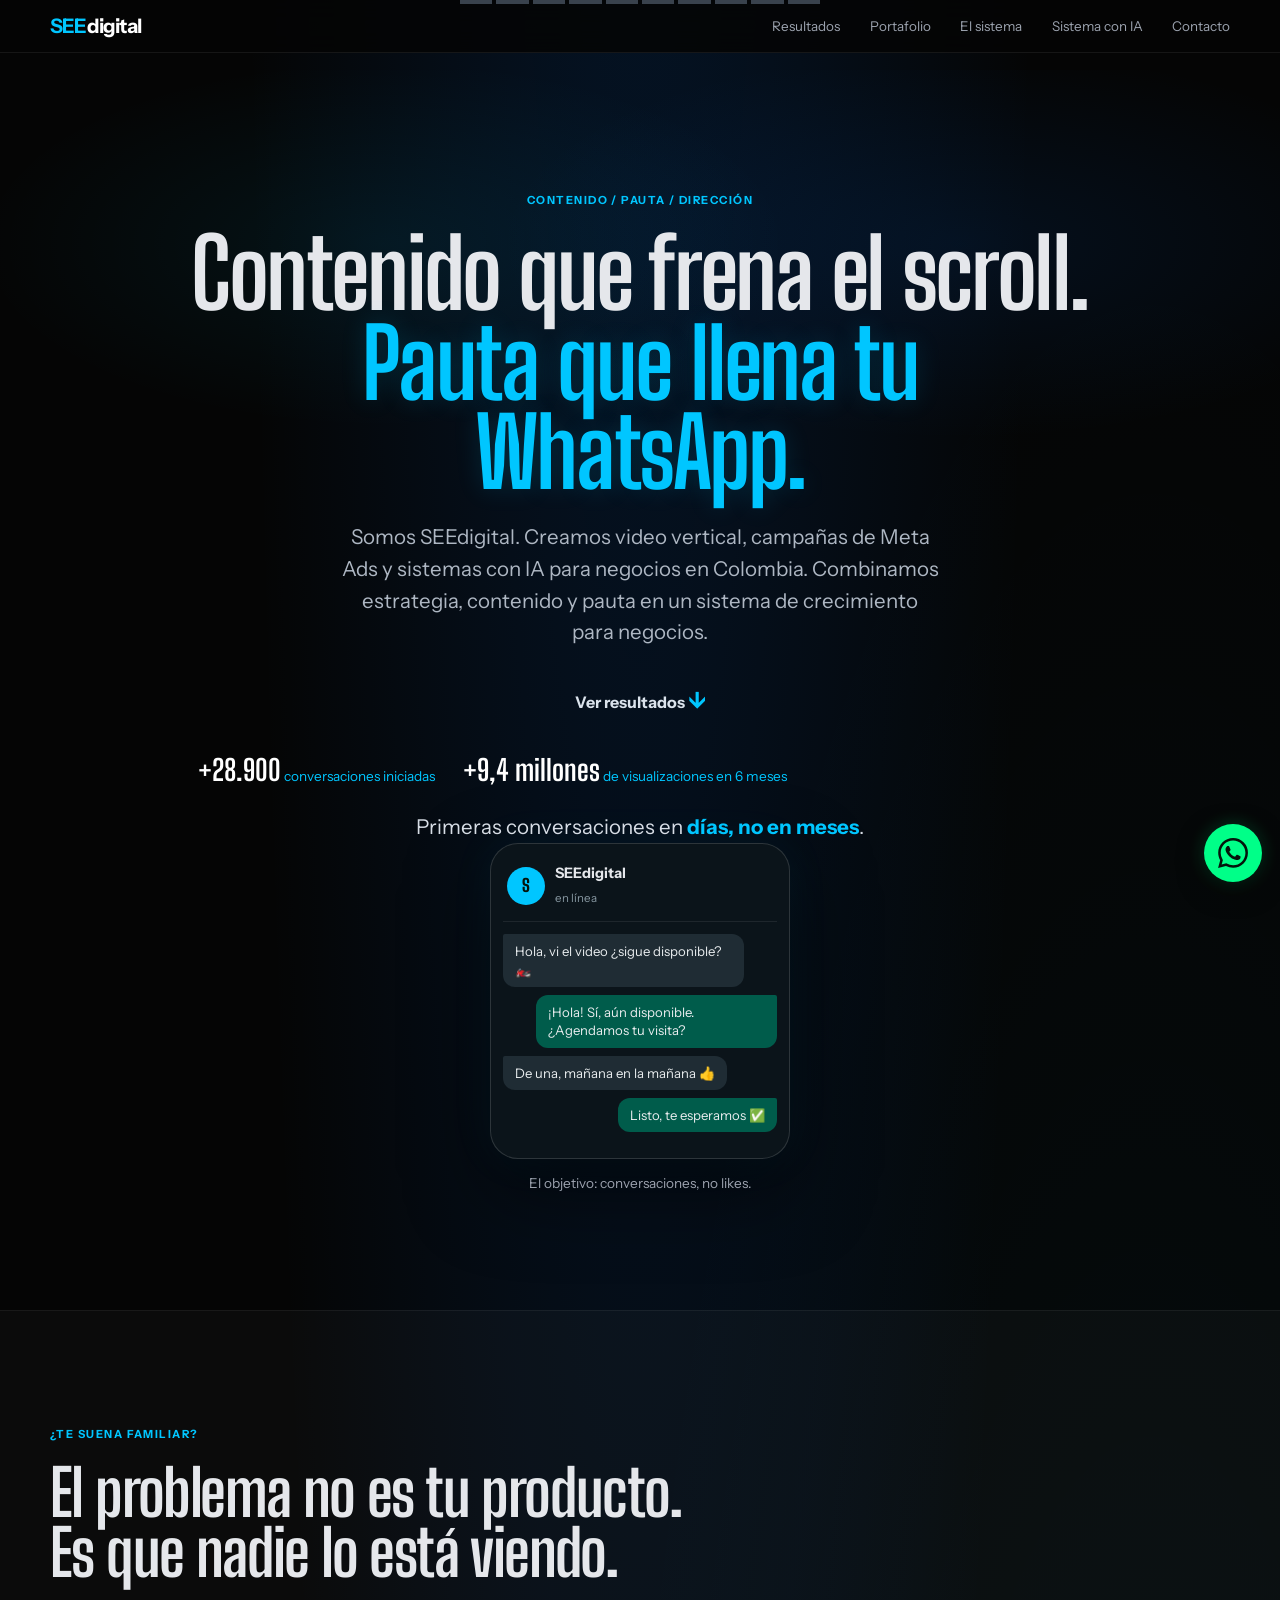
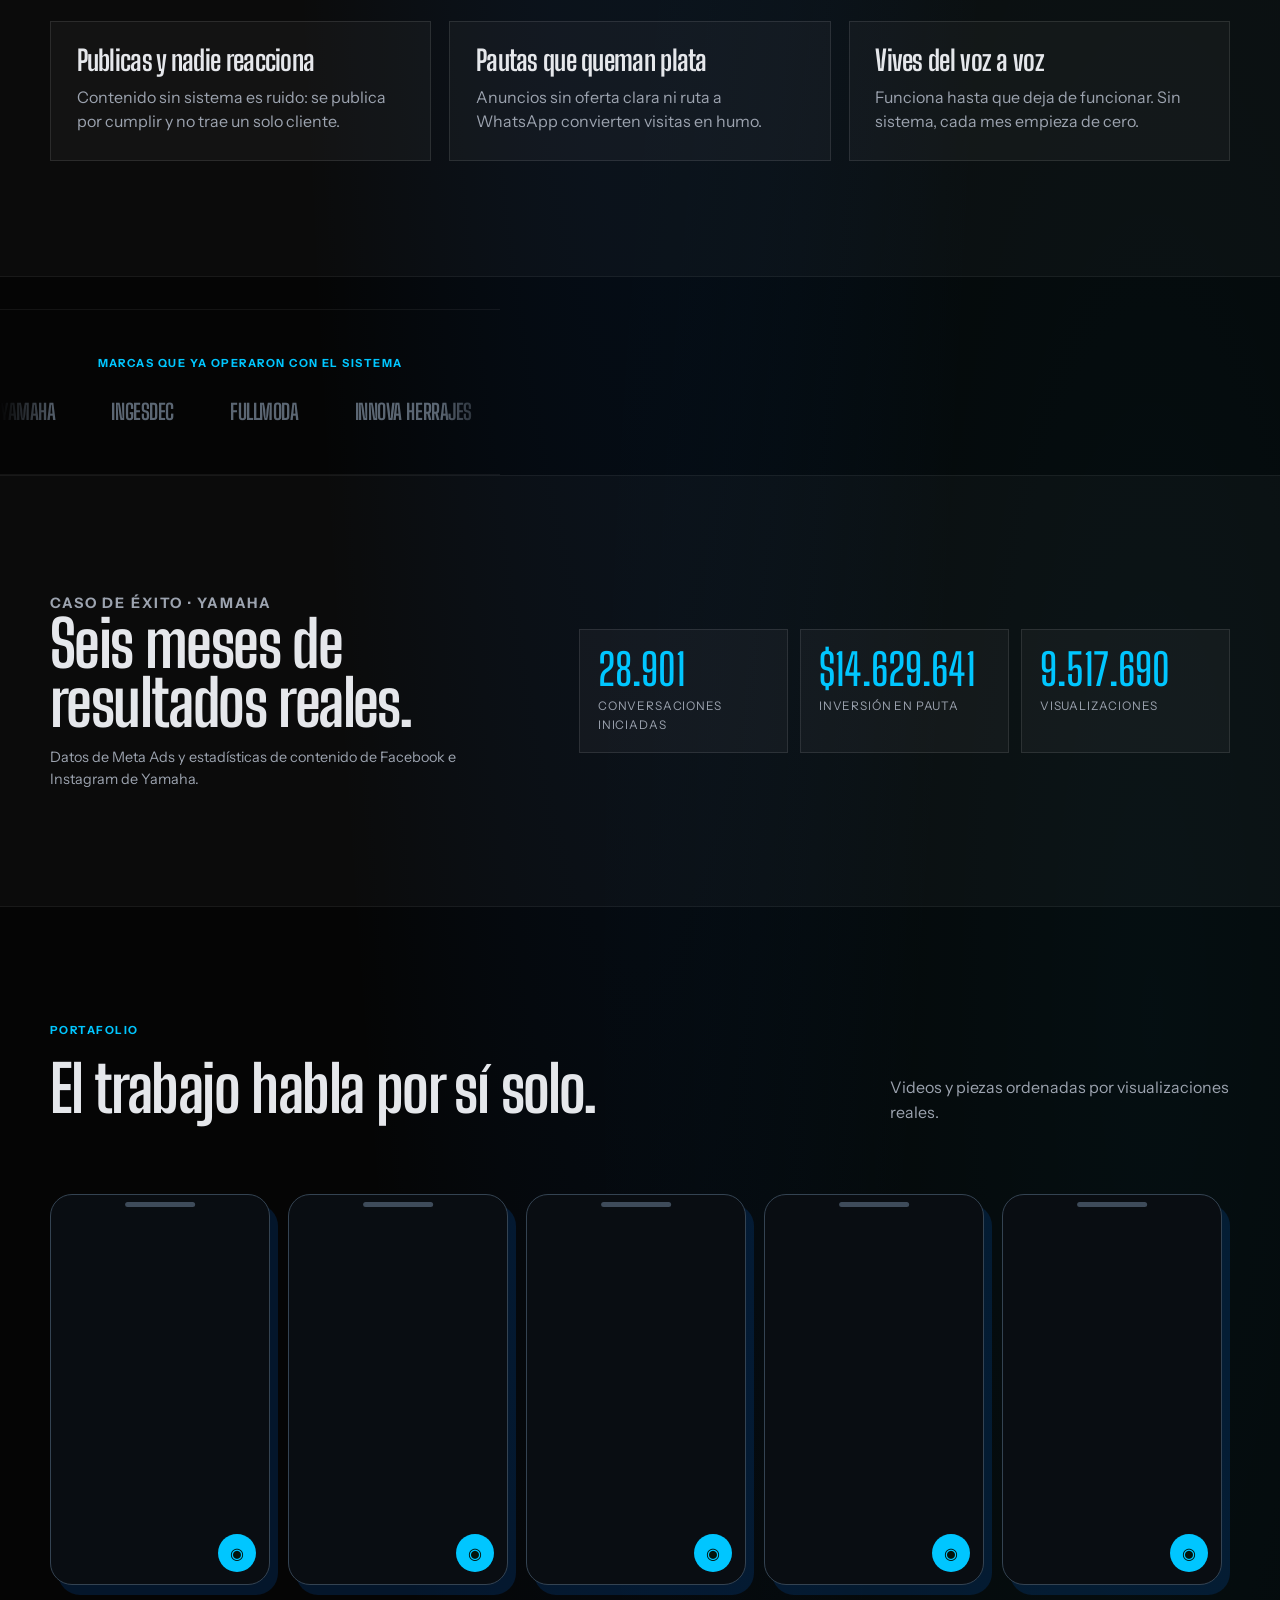
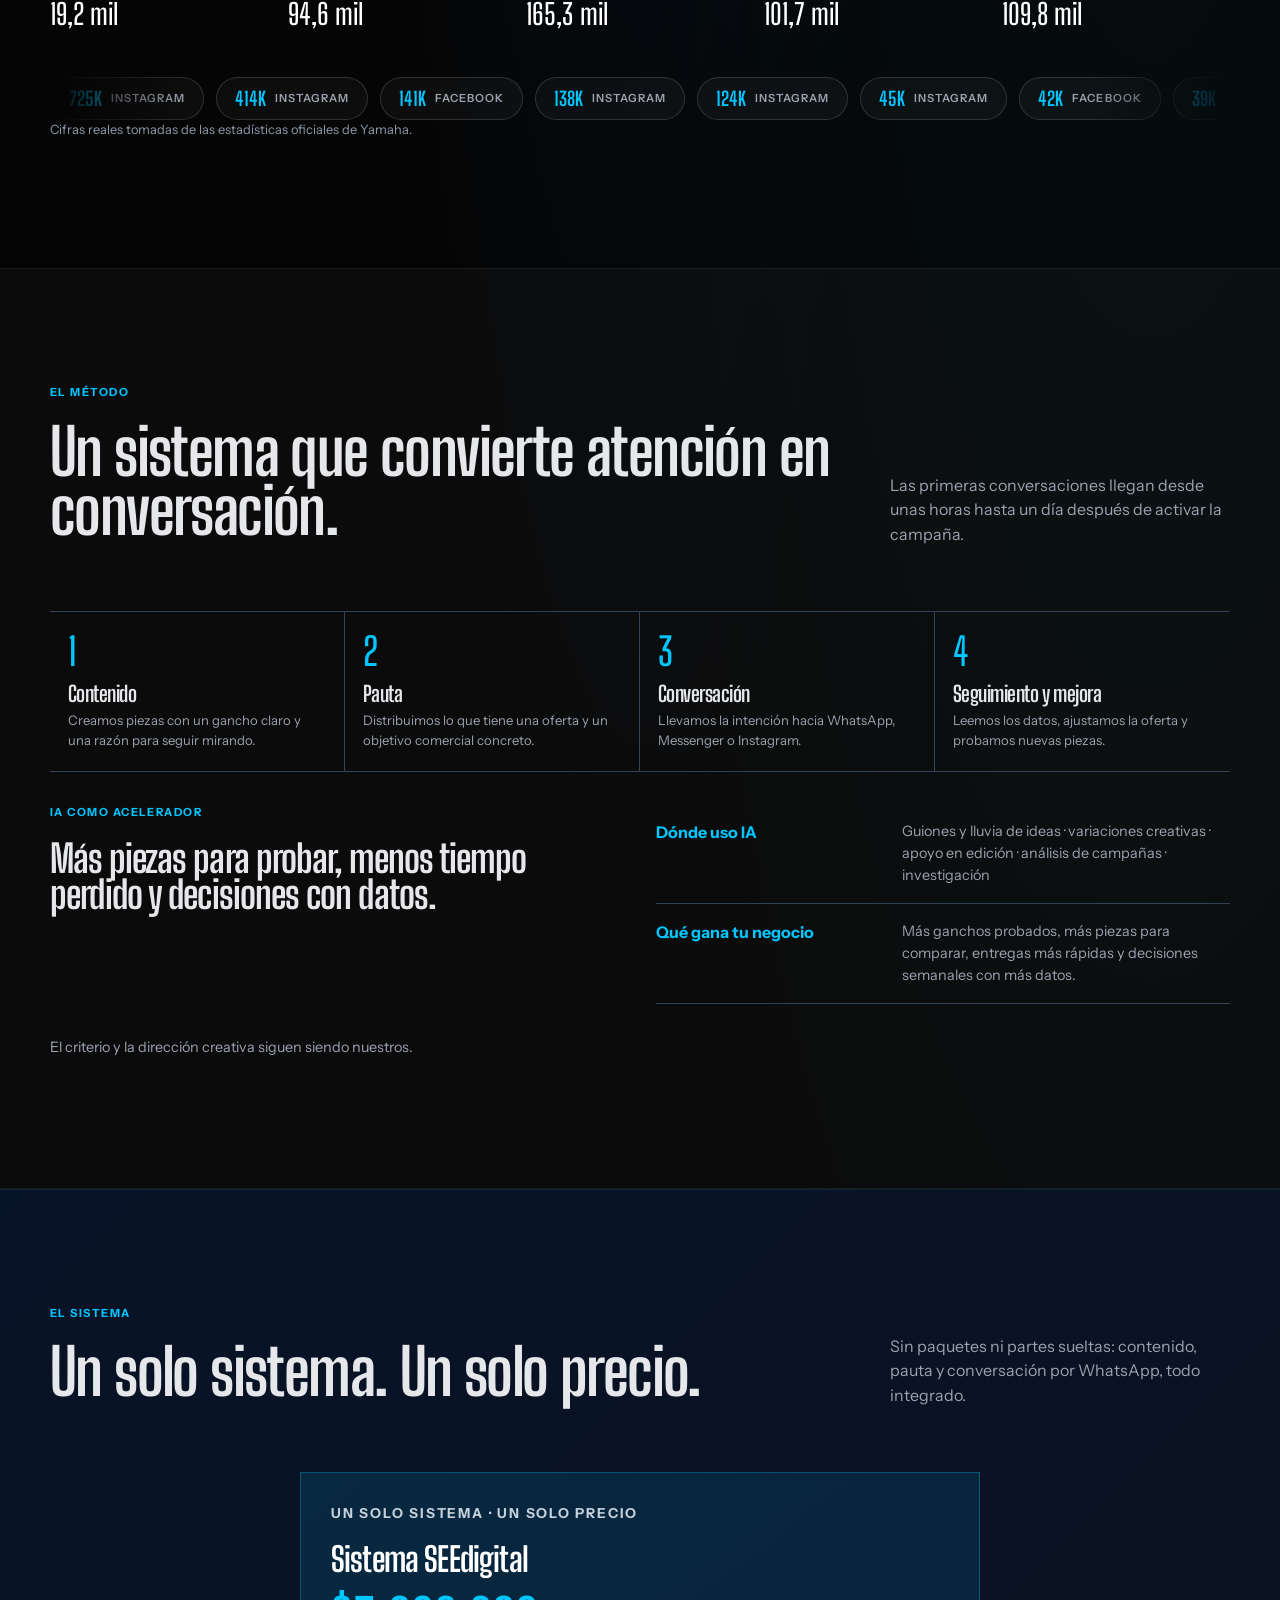
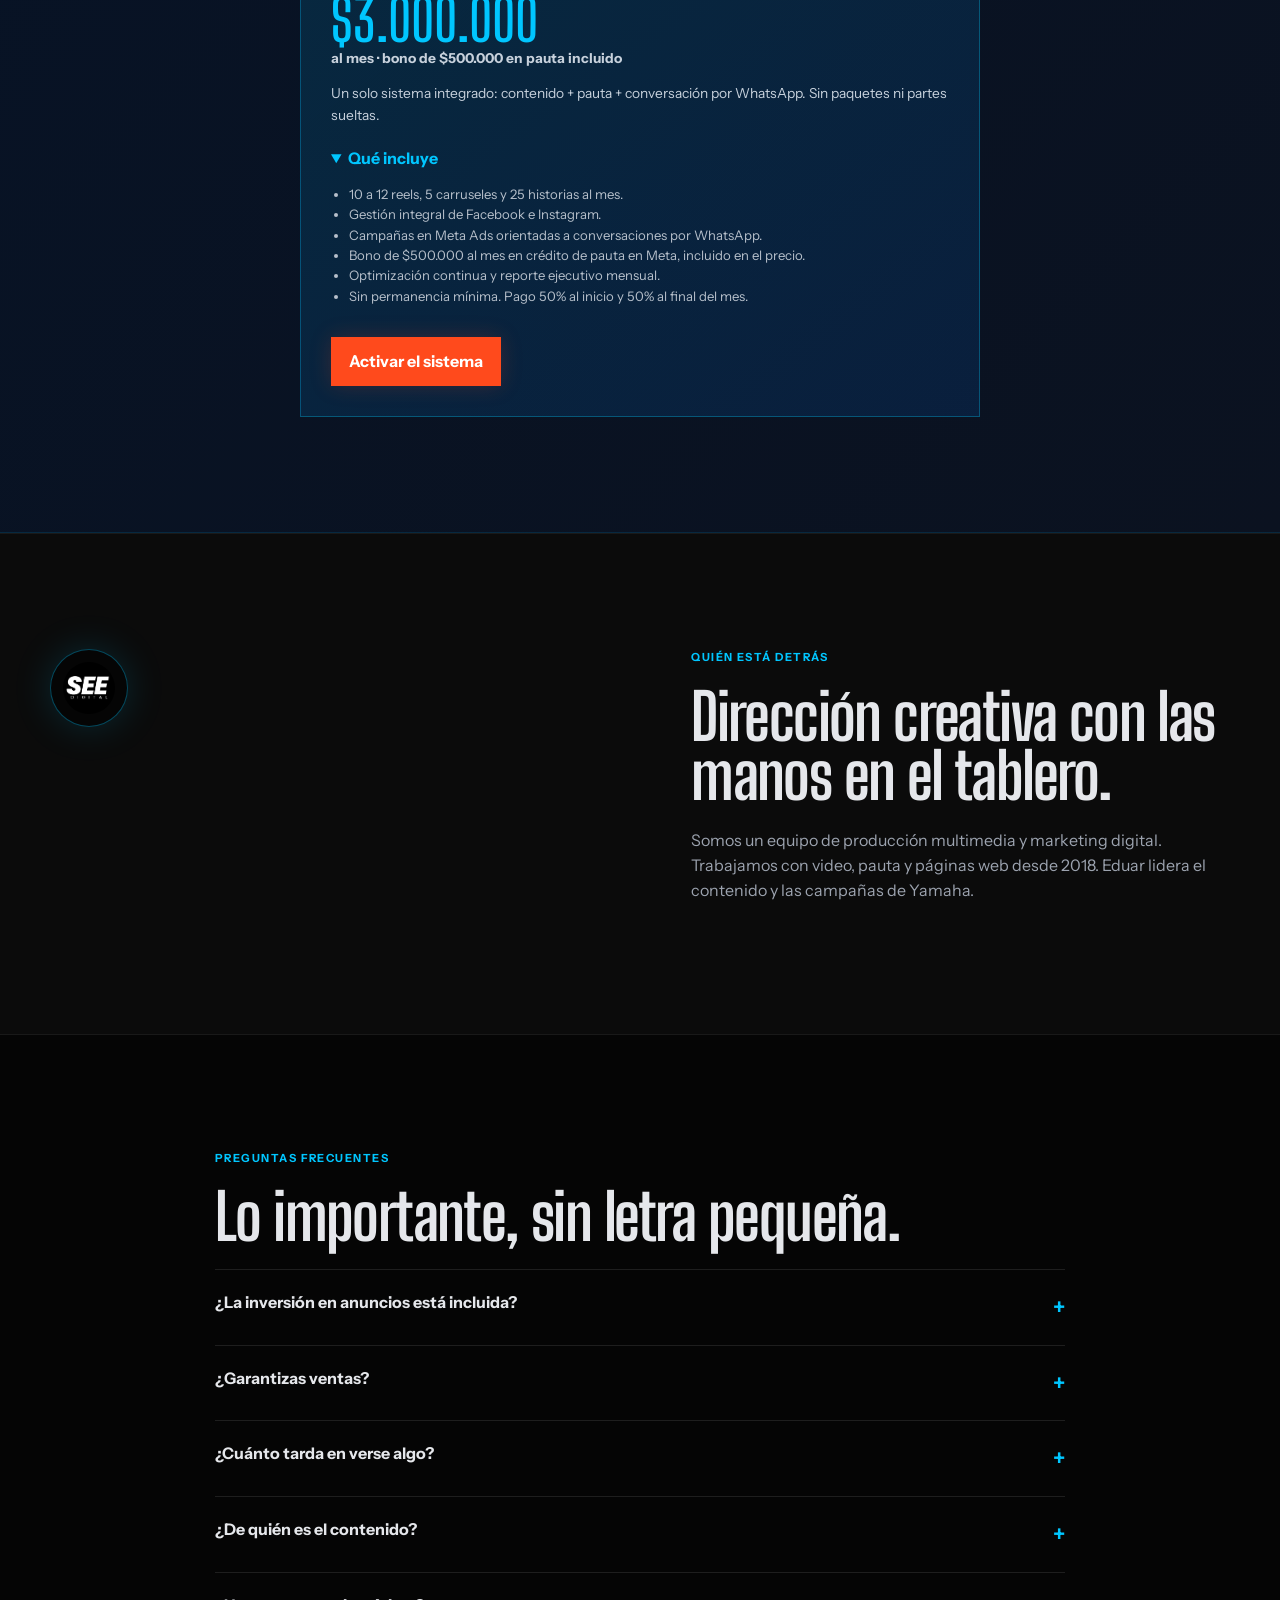
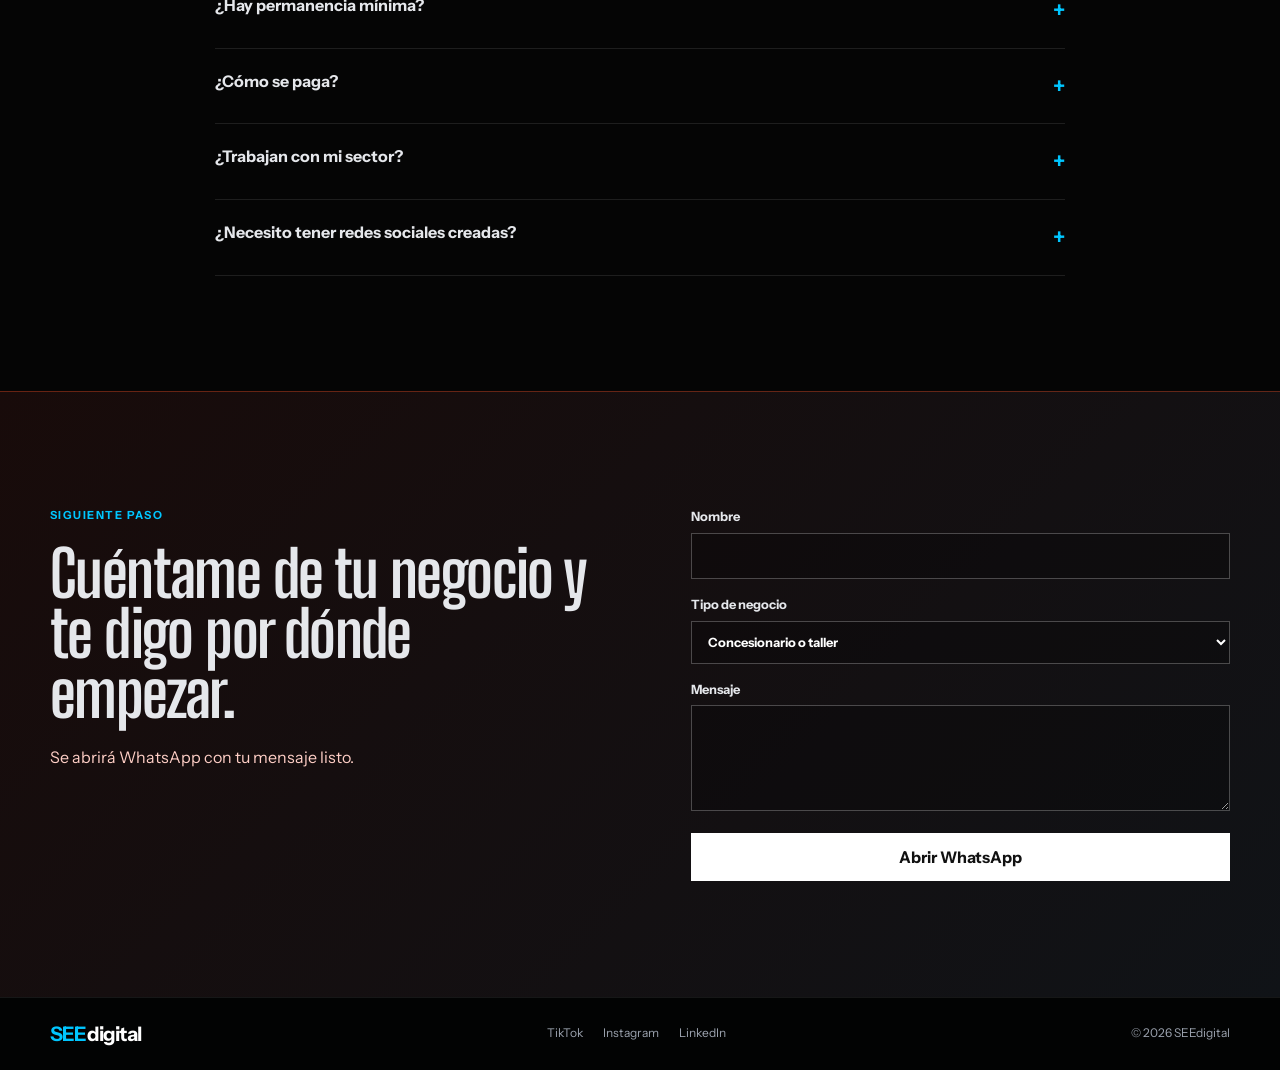
==== commit 5dc03eb0: "Portafolio en vivo: página portafolio.html + botón Portafolio en la navegación (abre en ventana nuev" ====
--- a/index.html
+++ b/index.html
@@ -19,7 +19,7 @@
 <body>
   
   <div class="shift-lights" aria-hidden="true"><i></i><i></i><i></i><i></i><i></i><i></i><i></i><i></i><i></i><i></i></div>
-  <nav class="nav" aria-label="Navegación principal"><a class="brand brand-wordmark" href="#inicio" aria-label="Volver al inicio"><span><b>SEE</b>digital</span></a><button class="menu-toggle" aria-expanded="false" aria-controls="nav-links">Menú</button><div id="nav-links" class="nav-links"><a href="#resultados">Resultados</a><a href="#portafolio">Portafolio</a><a href="#servicios">El sistema</a><a href="#sistema">Sistema con IA</a><a href="#contacto">Contacto</a></div></nav>
+  <nav class="nav" aria-label="Navegación principal"><a class="brand brand-wordmark" href="#inicio" aria-label="Volver al inicio"><span><b>SEE</b>digital</span></a><button class="menu-toggle" aria-expanded="false" aria-controls="nav-links">Menú</button><div id="nav-links" class="nav-links"><a href="#resultados">Resultados</a><a href="portafolio.html" target="_blank" rel="noopener">Portafolio</a><a href="#servicios">El sistema</a><a href="#sistema">Sistema con IA</a><a href="#contacto">Contacto</a></div></nav>
 
   <main>
     <header id="inicio" class="hero section-light"><div class="wrap hero-grid"><div class="hero-copy"><p class="eyebrow">Contenido / pauta / dirección</p><h1>Contenido que frena el scroll.<br><em>Pauta que llena tu WhatsApp.</em></h1><p class="lede">Somos SEEdigital. Creamos video vertical, campañas de Meta Ads y sistemas con IA para negocios en Colombia. Combinamos estrategia, contenido y pauta en un sistema de crecimiento para negocios.</p><div class="actions"><a class="text-link" href="#resultados">Ver resultados <span>↓</span></a></div><p class="proof"><span class="proof-line"><strong>+28.900</strong> conversaciones iniciadas</span><span class="proof-line"><strong>+9,4 millones</strong> de visualizaciones en 6 meses</span></p><p class="hero-promise">Primeras conversaciones en <strong>días, no en meses</strong>.</p></div><div class="hero-visual"><div class="phone-mock" aria-hidden="true"><div class="chat-head"><span class="chat-avatar">S</span><div><strong>SEEdigital</strong><small>en línea</small></div></div><div class="msg in">Hola, vi el video ¿sigue disponible? 🏍️</div><div class="msg out">¡Hola! Sí, aún disponible. ¿Agendamos tu visita?</div><div class="msg in">De una, mañana en la mañana 👍</div><div class="msg out">Listo, te esperamos ✅</div></div><p class="hero-visual-cap">El objetivo: conversaciones, no likes.</p></div></div></header>
